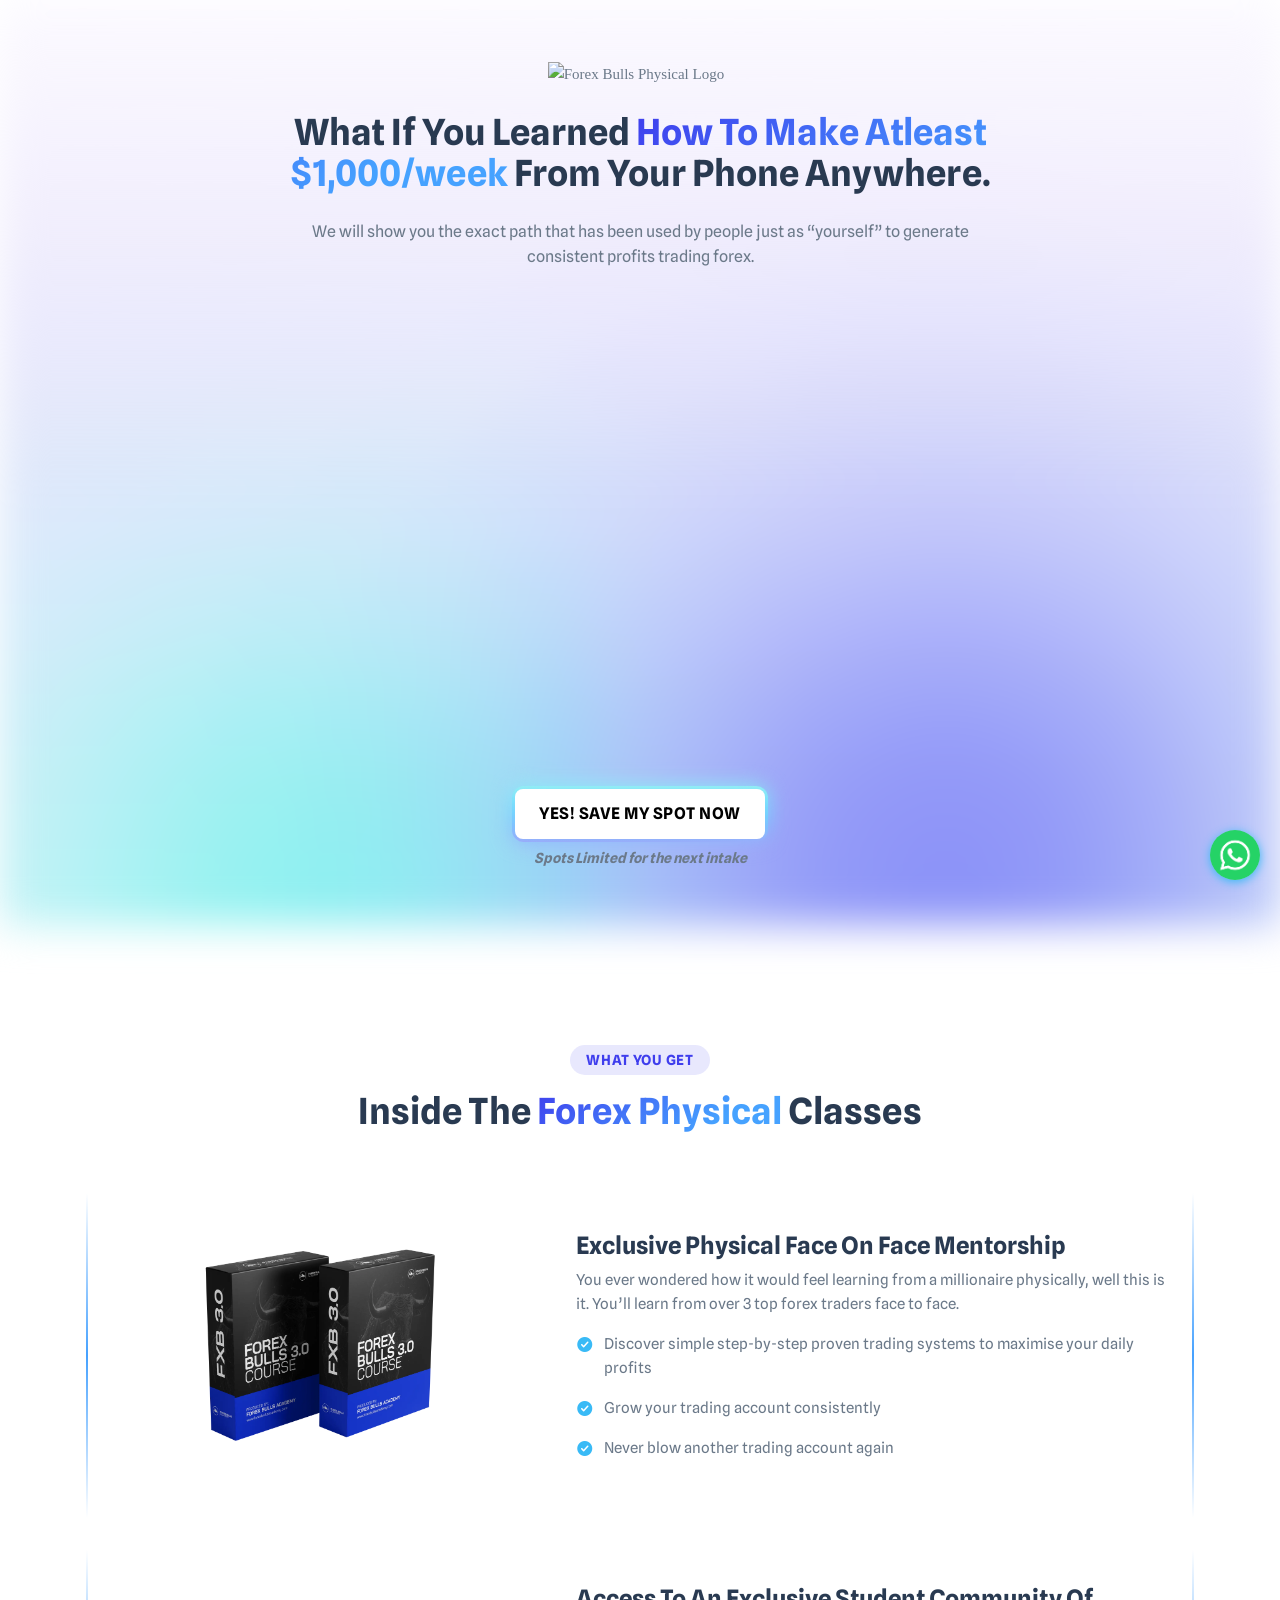
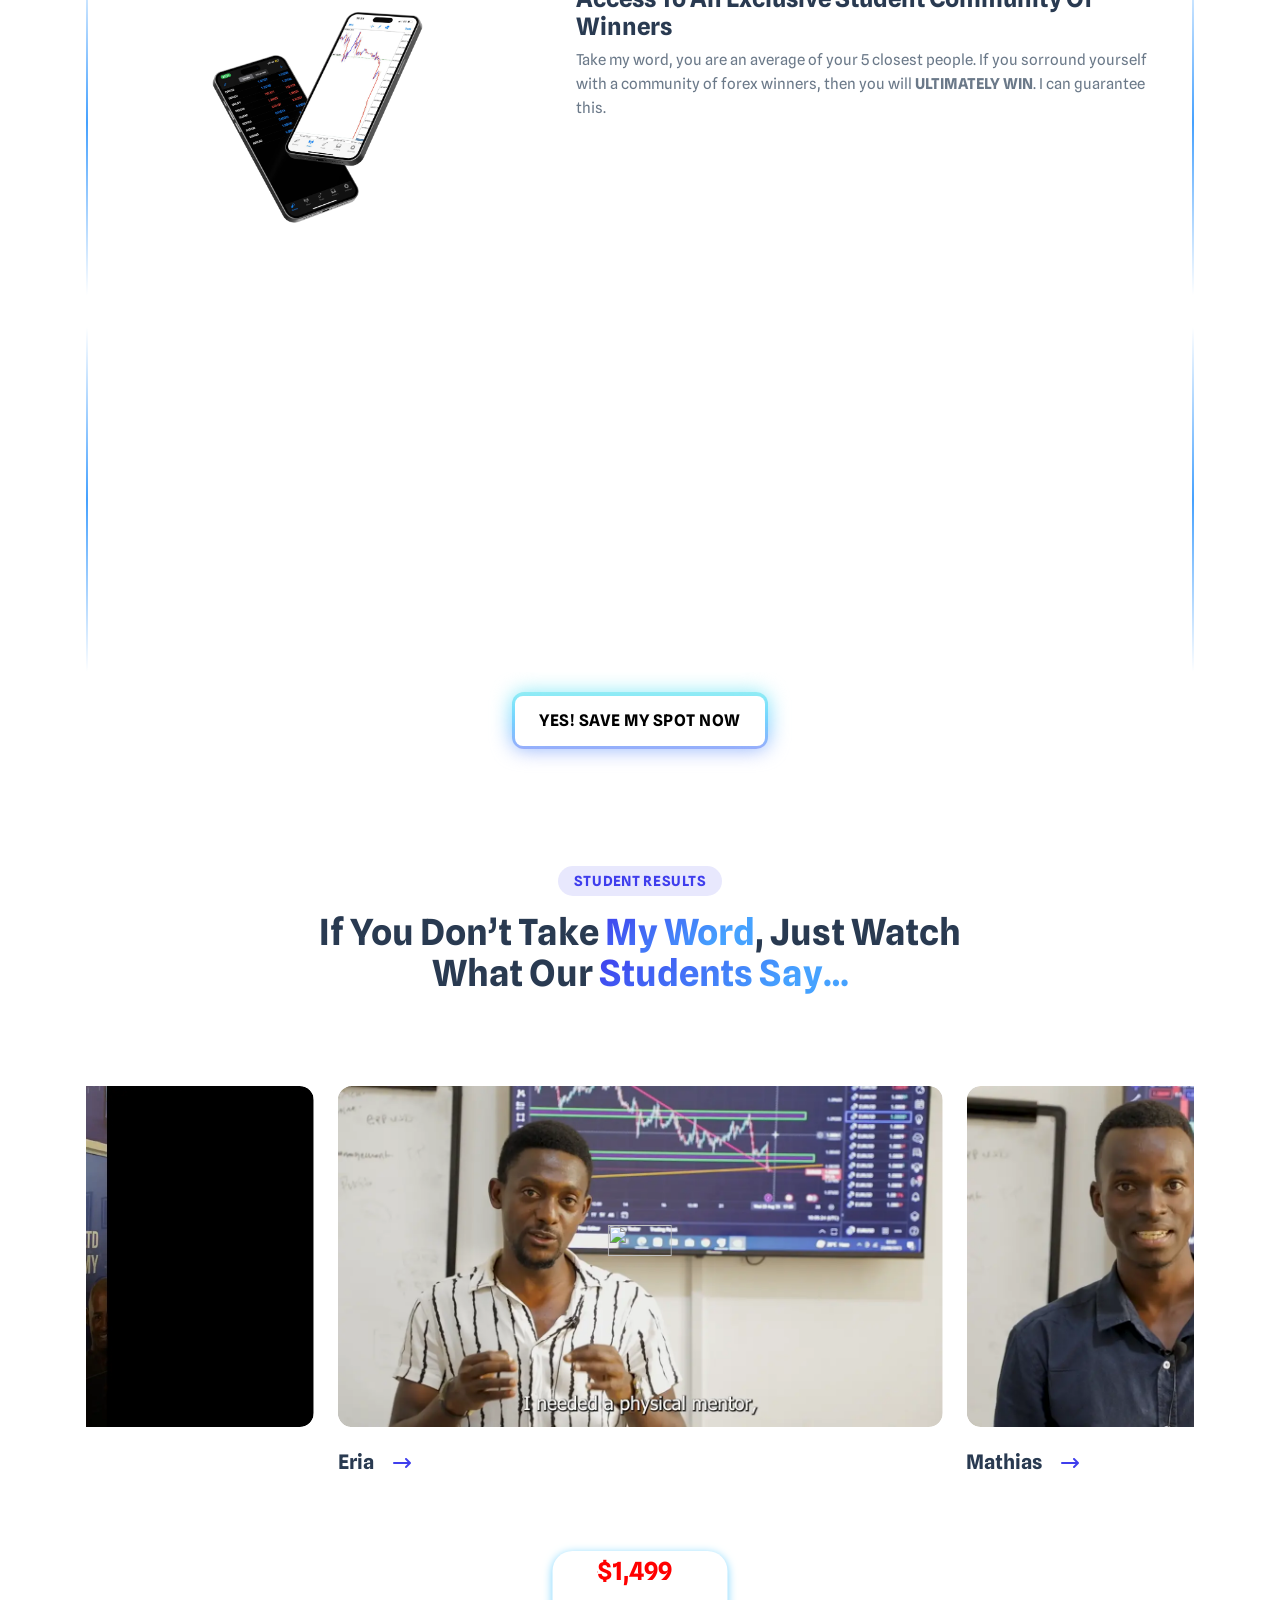
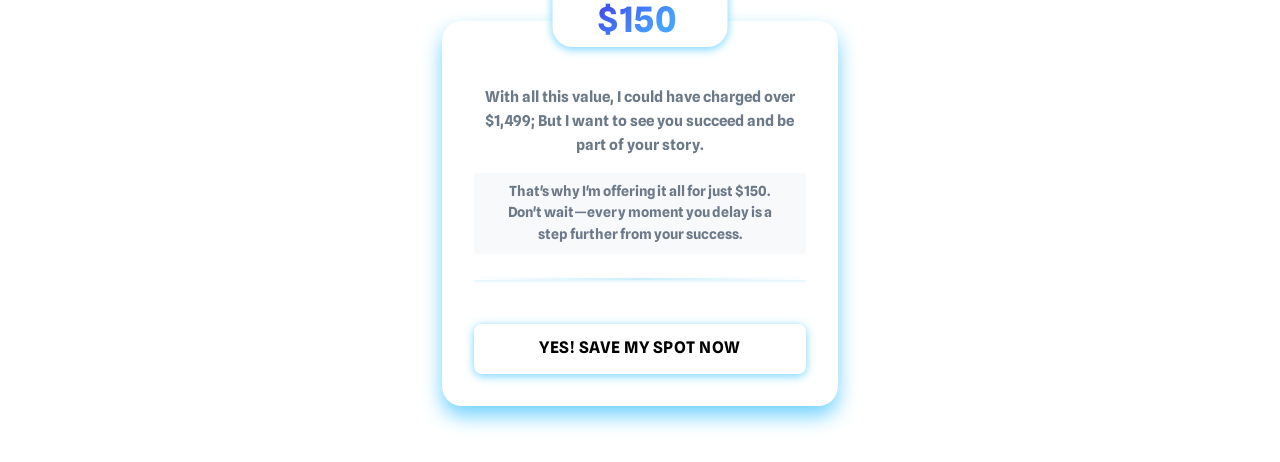
==== index.html @ 48008d71 "Update index.html" ====
<!DOCTYPE html>
<html lang="en">
<head>
    <meta charset="UTF-8">
    <meta name="author" content="araknet_ug">
    <meta name="viewport" content="width=device-width, initial-scale=1.0">
    <meta name="description" content="What If You Learned How To Make Atleast $1,000/week From Your Phone Anywhere.
    We will show you the exact path that has been used by people just as “yourself” to generate consistent profits trading forex.">
    <link rel="apple-touch-icon" sizes="180x180" href="https://forexbullsacademy.com/apple-touch-icon.png">
    <link rel="icon" type="image/png" sizes="32x32" href="https://forexbullsacademy.com/favicon-32x32.png">
    <link rel="icon" type="image/png" sizes="16x16" href="https://forexbullsacademy.com/favicon-16x16.png">
    <title>Forex Physical Classes</title>
    <link rel="preload" href="assets/fonts/SplineSans-Regular.woff2" as="font" type="font/woff2" crossorigin="anonymous">
    <link rel="stylesheet" href="assets/css/style.css">
    <link rel="stylesheet" href="assets/css/main.css">
    <link href="https://unpkg.com/aos@2.3.1/dist/aos.css" rel="stylesheet">
    <link rel="stylesheet" href="https://cdnjs.cloudflare.com/ajax/libs/animate.css/4.1.1/animate.min.css"/>
        <!-- Google tag (gtag.js) -->
<script async src="https://www.googletagmanager.com/gtag/js?id=G-94E2RYK0J8"></script>
<script>
  window.dataLayer = window.dataLayer || [];
  function gtag(){dataLayer.push(arguments);}
  gtag('js', new Date());

  gtag('config', 'G-94E2RYK0J8');
</script>
</head>


<body class="nk-body" data-menu-collapse="lg">
    <div class="nk-app-root">
        <header class="nk-header has-mask">
            <div class="nk-mask bg-gradient-a"></div>
            <div class="nk-mask bg-blend-top"></div>
            <div class="nk-hero pt-xl-5">
                <div class="container"> 
                    <div class="row justify-content-center text-center">
                        <div>
                          <img src="https://forexbullsacademy.com/assets/img/logolight.png" alt="Forex Bulls Physical Logo" class="logo-fix">
                        </div>
                        <div class="col-lg-11 col-xl-9 col-xxl-8">
                            <div class="nk-hero-content py-5 py-lg-6">
                                <h2 class="title mb-3 mb-lg-4"><b>What If You Learned <span class="text-gradient-primary">How To Make Atleast $1,000/week</span> From Your Phone Anywhere.</span></b></h2>
                                <p class="lead px-md-8 px-lg-6 mb-4 mb-lg-5">We will show you the exact path that has been used by people just as “yourself” to generate consistent profits trading forex.</p>
                                <div class="wistia_responsive_padding" style="padding:56.25% 0 0 0;position:relative;"><div class="wistia_responsive_wrapper" style="height:100%;left:0;position:absolute;top:0;width:100%;"><iframe src="https://fast.wistia.net/embed/iframe/10pck6695q?seo=true&videoFoam=true" title="Physical Classes Ad Video" allow="autoplay; fullscreen" allowtransparency="true" frameborder="0" scrolling="no" class="wistia_embed" name="wistia_embed" msallowfullscreen width="100%" height="100%"></iframe></div></div>
                                <script src="https://fast.wistia.net/assets/external/E-v1.js" async></script>
                                <br>
                                <ul class="btn-list btn-list-inline">
                                    <li><a href="https://selar.co/1h0829" class="btn btn-secondary btn-lg custom-btn cta-btn moving-border"><span>YES! SAVE MY SPOT NOW</span></a></li>
                                </ul>
                                <p class="sub-text mt-2">Spots Limited for the next intake</p>
                            </div>
                         
                        </div>
                    </div> 
                </div>
            </div>
        </header>
        <main class="nk-pages">
            <section class="section section-lg section-bottom-0 has-shape section1">
                <div class="nk-shape bg-shape-blur-f me-12 mt-10p end-50"></div>
                <div class="container">
                    <div class="section-head">
                        <div class="row justify-content-center text-center">
                            <div class="col-xl-11 col-xxl-10">
                                <div class="badge text-bg-primary-soft-outline text-uppercase text-tracking-1 rounded-pill px-3 py-2 mb-3">What You Get</div>
                                <h2 class="title">Inside The<span class="text-gradient-primary"> Forex Physical</span>  Classes</h2>
                            </div>
                        </div>
                    </div>
            
                    <div class="section-content">
                        <div class="row g-gs justify-content-center">
                        <div class="col-xxl-10">
                                <div class="card shadow-sm">
                                    <div class="card-body">
                                        <div class="swiper-init swiper">
                                            <div class="swiper-wrapper">
                                                <div class="swiper-slide">
                                                    <div class="row align-items-center gx-4 gx-lg-5 gx-xl-6">
                                                        <div class="col-md-5 col-sm-12 col-12" data-aos="fade-up" data-aos-duration="1000">
                                                            <div class="rounded-3 p-2"><img class="rounded-3 features-img" src="assets/images/B4.webp" loading="lazy" alt="Attend Physical Forex Classes"></div>
                                                        </div>
                                                        <div class="col-md-7" data-aos="fade-up" data-aos-duration="1000">
                                                            <div class="py-md-3 pt-3">
                                                                <h3 class="title">Exclusive Physical Face On Face Mentorship</h3>
                                                                <p>You ever wondered how it would feel learning from a millionaire physically, well this is it. You’ll learn from over 3 top forex traders face to face.</p>
                                                                <ul class="list gy-3">
                                                                    <li data-aos="fade-up" data-aos-duration="1000"><em class="icon text-info fs-5 ni ni-check-circle-fill"></em><span>Discover simple step-by-step proven trading systems to maximise your daily profits</span></li>
                                                                    <li data-aos="fade-up" data-aos-duration="1000"><em class="icon text-info fs-5 ni ni-check-circle-fill"></em><span>Grow your trading account consistently</span></li>
                                                                    <li data-aos="fade-up" data-aos-duration="1000"><em class="icon text-info fs-5 ni ni-check-circle-fill"></em><span>Never blow another trading account again</span></li>
                                                                </ul>
                                                        </div>
                                                    </div>
                                                </div>
                                            </div>
                                      
                                    </div>
                                  
                                </div>
                            </div>
                        </div>
                        </div>
                    <div class="col-xxl-10">
                        <div class="card shadow-sm">
                            <div class="card-body">
                                <div class="swiper-init swiper">
                                    <div class="swiper-wrapper">
                                        <div class="swiper-slide">
                                            <div class="row align-items-center gx-4 gx-lg-5 gx-xl-6">
                                                <div class="col-md-5 col-sm-12 col-12" data-aos="fade-up" data-aos-duration="1000">
                                                    <div class="rounded-3 p-2"><img class="rounded-3 features-img" src="assets/images/I1.webp" loading="lazy" alt="Forex Bulls Physical Classes"></div>
                                                </div>
                                                <div class="col-md-7" data-aos="fade-up" data-aos-duration="1000">
                                                    <div class="py-md-3 pt-3">
                                                        <h3 class="title">Access To An Exclusive Student Community Of Winners</h3>
                                                        <p>Take my word, you are an average of your 5 closest people. If you sorround yourself with a community of forex winners, then you will <b>ULTIMATELY WIN</b>. I can guarantee this.</p>
                                                <ul class="list gy-3">
                                                    <li data-aos="fade-up" data-aos-duration="1000"><em class="icon text-info fs-5 ni ni-check-circle-fill"></em><span>24/7 1-on-1 expert trading advice</span></li>
                                                    <li data-aos="fade-up" data-aos-duration="1000"><em class="icon text-info fs-5 ni ni-check-circle-fill"></em><span>Free VIP signals to make profits while you learn</span></li>
                                                    <li data-aos="fade-up" data-aos-duration="1000"><em class="icon text-info fs-5 ni ni-check-circle-fill"></em><span>Make like-minded friends on your trading journey</span></li>
                                                </ul>
                                                </div>
                                            </div>
                                        </div>
                                    </div>
                              
                            </div>
                          
                        </div>
                    </div>
                </div>
                    </div>
                    <div class="col-xxl-10">
                        <div class="card shadow-sm">
                            <div class="card-body">
                                <div class="swiper-init swiper">
                                    <div class="swiper-wrapper">
                                        <div class="swiper-slide">
                                            <div class="row align-items-center gx-4 gx-lg-5 gx-xl-6">
                                                <div class="col-md-5 col-sm-12 col-12" data-aos="fade-up" data-aos-duration="1000">
                                                    <div class="rounded-3 p-2"><img class="rounded-3 features-img" src="assets/images/M2.webp" loading="lazy" alt="Live Trading At Forex Bulls Academy"></div>
                                                </div>
                                                <div class="col-md-7" data-aos="fade-up" data-aos-duration="1000">
                                                    <div class="py-md-3 pt-3">
                                                        <h3 class="title">Live trading At Our Trading Floor</h3>
                                                        <p>Within your one month of learning; we shall start live trading so you get to make your first dollars at our trading floor.</p>
                                                <ul class="list gy-3">
                                                    <li data-aos="fade-up" data-aos-duration="1000"><em class="icon text-info fs-5 ni ni-check-circle-fill"></em><span>Get mentored every step of your trading journey</span></li>
                                                    <li data-aos="fade-up" data-aos-duration="1000"><em class="icon text-info fs-5 ni ni-check-circle-fill"></em><span>Weekly webinars to trade LIVE with forex experts</span></li>
                                                    <li data-aos="fade-up" data-aos-duration="1000"><em class="icon text-info fs-5 ni ni-check-circle-fill"></em><span>Weekly Q&A sessions to answer all your trading questions</span></li>
                                                </ul>
                                                </div>
                                            </div>
                                        </div>
                                    </div>
                              
                            </div>
                          
                        </div>
                    </div>
                </div>
            </div>
                </div>
    </div> 
    </div>
    </section> 
   <br>
    <div class="text-center">
        <ul class="btn-list btn-list-inline">
            <li><a href="https://selar.co/1h0829" class="btn btn-secondary btn-lg custom-btn cta-btn moving-border"><span>YES! SAVE MY SPOT NOW</span></a></li>
        </ul>
    </div>

    <section class="section section-bottom-0 section-lg has-shape">
        <div class="nk-shape bg-shape-border-g start-50 mt-9 top-0 translate-middle-x"></div>
        <div class="container">
            <div class="section-head">
                <div class="row justify-content-center text-center">
                    <div class="col-lg-9 col-xl-8 col-xxl-7">
                        <div class="badge text-bg-primary-soft-outline text-uppercase text-tracking-1 rounded-pill px-3 py-2 mb-3">Student Results</div>
                        <h2 class="title mb-5">If You Don’t Take  <span class="text-gradient-primary">My Word</span>, Just Watch What Our  <span class="text-gradient-primary">Students Say…</span></h2>
                    </div>
                </div>
            </div>
            <div class="section-content">
                <div class="swiper-init overflow-hidden" data-slidesperview="2" data-space-between="24" data-centeredslides="true" data-loop="true" data-autoplay="true" data-breakpoints='{"0":{"slidesPerView":1.4}, "778": {"slidesPerView": 1.8}}'>
                    <div class="swiper-wrapper">
                        <div class="swiper-slide">
                            <div class="block-gfx rounded-4 overflow-hidden"><img class="rounded-4" src="assets/images/testimonials/eria.webp" loading="lazy" alt="Eria Testimonial Forex Bulls Academy"><a data-gallery="videos" href="https://youtu.be/maZD6nNdr2g" class="glightbox position-absolute w-4rem h-4rem start-50 top-50 translate-middle"><img class="h-100-button w-100" src="https://copygen.themenio.com/images/icon/play.svg" alt=""></a></div>
                            <a
                                data-gallery="videos" href="https://youtu.be/maZD6nNdr2g" class="glightbox d-flex align-items-center mt-4">
                                <h4 class="me-3 mb-0 line-clamp-1">Eria</h4> <em class="fs-3 text-tertiary ni ni-arrow-long-right"></em></a>
                        </div>
                        <div class="swiper-slide">
                            <div class="block-gfx rounded-4 overflow-hidden"><img class="rounded-4" src="assets/images/testimonials/mathias.webp" loading="lazy" alt="Mathias Testimonial Forex Bulls Academy"><a data-gallery="videos" href="https://youtu.be/I-WBSCMkSuQ" class="glightbox position-absolute w-4rem h-4rem start-50 top-50 translate-middle"><img class="h-100-button w-100" src="https://copygen.themenio.com/images/icon/play.svg" alt=""></a></div>
                            <a
                                data-gallery="videos" href="https://youtu.be/I-WBSCMkSuQ" class="glightbox d-flex align-items-center mt-4">
                                <h4 class="me-3 mb-0 line-clamp-1">Mathias</h4> <em class="fs-3 text-tertiary ni ni-arrow-long-right"></em></a>
                        </div>
                        <div class="swiper-slide">
                            <div class="block-gfx rounded-4 overflow-hidden"><img class="rounded-4" src="assets/images/testimonials/karim.webp" loading="lazy" alt="Karim Testimonial Forex Bulls Academy"><a data-gallery="videos" href="https://youtu.be/6FaaiOBHwFk" class="glightbox position-absolute w-4rem h-4rem start-50 top-50 translate-middle"><img class="h-100-button w-100" src="https://copygen.themenio.com/images/icon/play.svg" alt=""></a></div>
                            <a class="glightbox d-flex align-items-center mt-4">
                                <h4 class="me-3 mb-0 line-clamp-1">Karim</h4> <em class="fs-3 text-tertiary ni ni-arrow-long-right"></em></a>
                        </div>
                        <div class="swiper-slide">
                            <div class="block-gfx rounded-4 overflow-hidden"><img class="rounded-4" src="assets/images/testimonials/elias.webp" loading="lazy" alt="Elias Testimonial Forex Bulls Academy"><a data-gallery="videos" href="https://www.youtube.com/embed/vs98_fy657Q" class="glightbox position-absolute w-4rem h-4rem start-50 top-50 translate-middle"><img class="h-100-button w-100" src="https://copygen.themenio.com/images/icon/play.svg" alt=""></a></div>
                            <a
                                data-gallery="videos" href="https://www.youtube.com/embed/vs98_fy657Q" class="glightbox d-flex align-items-center mt-4">
                                <h4 class="me-3 mb-0 line-clamp-1">Elias Mayavi</h4> <em class="fs-3 text-tertiary ni ni-arrow-long-right"></em></a>
                        </div>
                        <div class="swiper-slide">
                            <div class="block-gfx rounded-4 overflow-hidden"><img class="rounded-4" src="assets/images/testimonials/franko.webp" loading="lazy" alt="Franko Testimonial Forex Bulls Academy"><a data-gallery="videos" href="https://www.youtube.com/embed/fxEtfCpEYi0" class="glightbox position-absolute w-4rem h-4rem start-50 top-50 translate-middle"><img class="h-100-button w-100" src="https://copygen.themenio.com/images/icon/play.svg" alt=""></a></div>
                            <a
                                data-gallery="videos" href="https://www.youtube.com/embed/fxEtfCpEYi0" class="glightbox d-flex align-items-center mt-4">
                                <h4 class="me-3 mb-0 line-clamp-1">Franko Muwanguzi</h4> <em class="fs-3 text-tertiary ni ni-arrow-long-right"></em></a>
                        </div>
                        <div class="swiper-slide">
                            <div class="block-gfx rounded-4 overflow-hidden"><img class="rounded-4" src="assets/images/testimonials/josephine.webp" alt="Josephine Ndyanabo Testimonial Forex Bulls Academy"><a data-gallery="videos" href="https://youtu.be/gKIRYywhA_A" class="glightbox position-absolute w-4rem h-4rem start-50 top-50 translate-middle"><img class="h-100-button w-100" src="https://copygen.themenio.com/images/icon/play.svg" alt=""></a></div>
                            <a
                                data-gallery="videos" href="https://youtu.be/gKIRYywhA_A" class="glightbox d-flex align-items-center mt-4">
                                <h4 class="me-3 mb-0 line-clamp-1">Josephine Ndyanabo</h4> <em class="fs-3 text-tertiary ni ni-arrow-long-right"></em></a>
                        </div>
                        <div class="swiper-slide">
                            <div class="block-gfx rounded-4 overflow-hidden"><img class="rounded-4" src="assets/images/testimonials/reagan-two.webp" loading="lazy" alt="Reagan Testimonial Forex Bulls Academy"><a data-gallery="videos" href="https://youtu.be/WGWGsGUVkFc" class="glightbox position-absolute w-4rem h-4rem start-50 top-50 translate-middle"><img class="h-100-button w-100" src="https://copygen.themenio.com/images/icon/play.svg" alt=""></a></div>
                            <a
                                data-gallery="videos" href="https://youtu.be/WGWGsGUVkFc" class="glightbox d-flex align-items-center mt-4">
                                <h4 class="me-3 mb-0 line-clamp-1">Reagan Marije</h4> <em class="fs-3 text-tertiary ni ni-arrow-long-right"></em></a>
                        </div>
                    </div>
                </div>
            </div>
        </div>
    </section>

    <section class="section section-bottom-0 ">
        <div class="container">
            <div class="section-wrap">
                <div class="section-content p-4 p-sm-6">
                    <div class="row justify-content-center">
                        <div class="col-xxl-5 col-xl-5">
                            <div class="h-100">
                                <div class="pricing-body h-100 p-5 pt-3 p-md-0 pt-md-0 p-xl-5 pt-xl-3 d-md-flex d-xl-block pricing">
                                    <div class="text-center p-md-5 p-xl-0  w-xl-100">
                                        <div class="price-tag">
                                            <span class="original-price">$1,499</span>
                                            <span class="discounted-price"><span class="text-gradient-primary">$150</span></span>   
                                        </div> <br> <br>
                                        <p class="fw-bold">With all this value, I could have charged over $1,499; But I want to see you succeed and be part of your story.</p>
                                        <div class="bg-light px-4 py-2 mb-4 smaller rounded-1">That's why I'm offering it all for just $150. Don't wait—every moment you delay is a step further from your success.</div>
                                        <div class="px-4 pricing-toggle-content">
                                            <div class="pricing-toggle-option monthly"><a href="https://selar.co/1h0829" class="btn btn-block cta-btn-2 cta-btn-text no-desktop">YES! SAVE MY SPOT NOW</a></div>
                                        </div>
                                    </div> <hr class="styled-hr">
                       
                                    <br>
                                    <div class="pricing-toggle-option monthly"><a href="https://selar.co/1h0829" class="btn btn-block cta-btn-2 cta-btn-text no-mobile">YES! SAVE MY SPOT NOW</a></div>
                                </div>
                            </div>
                        </div>
                       
                    </div>
                </div>
            </div>
           
        </div>
     
    </section> 
    <a href="https://wa.me/256200907439" class="whatsapp-button" target="_blank">
        <img src="assets/images/download.png" alt="WhatsApp">
    </a>
        </main>
    </div>
    <script src="https://unpkg.com/aos@2.3.1/dist/aos.js"></script>
    <script>
        AOS.init();
      </script>
    
    
    <script src="assets/js/bundle.js"></script>
    <script src="assets/js/scripts.js"></script>
</body>

</html>
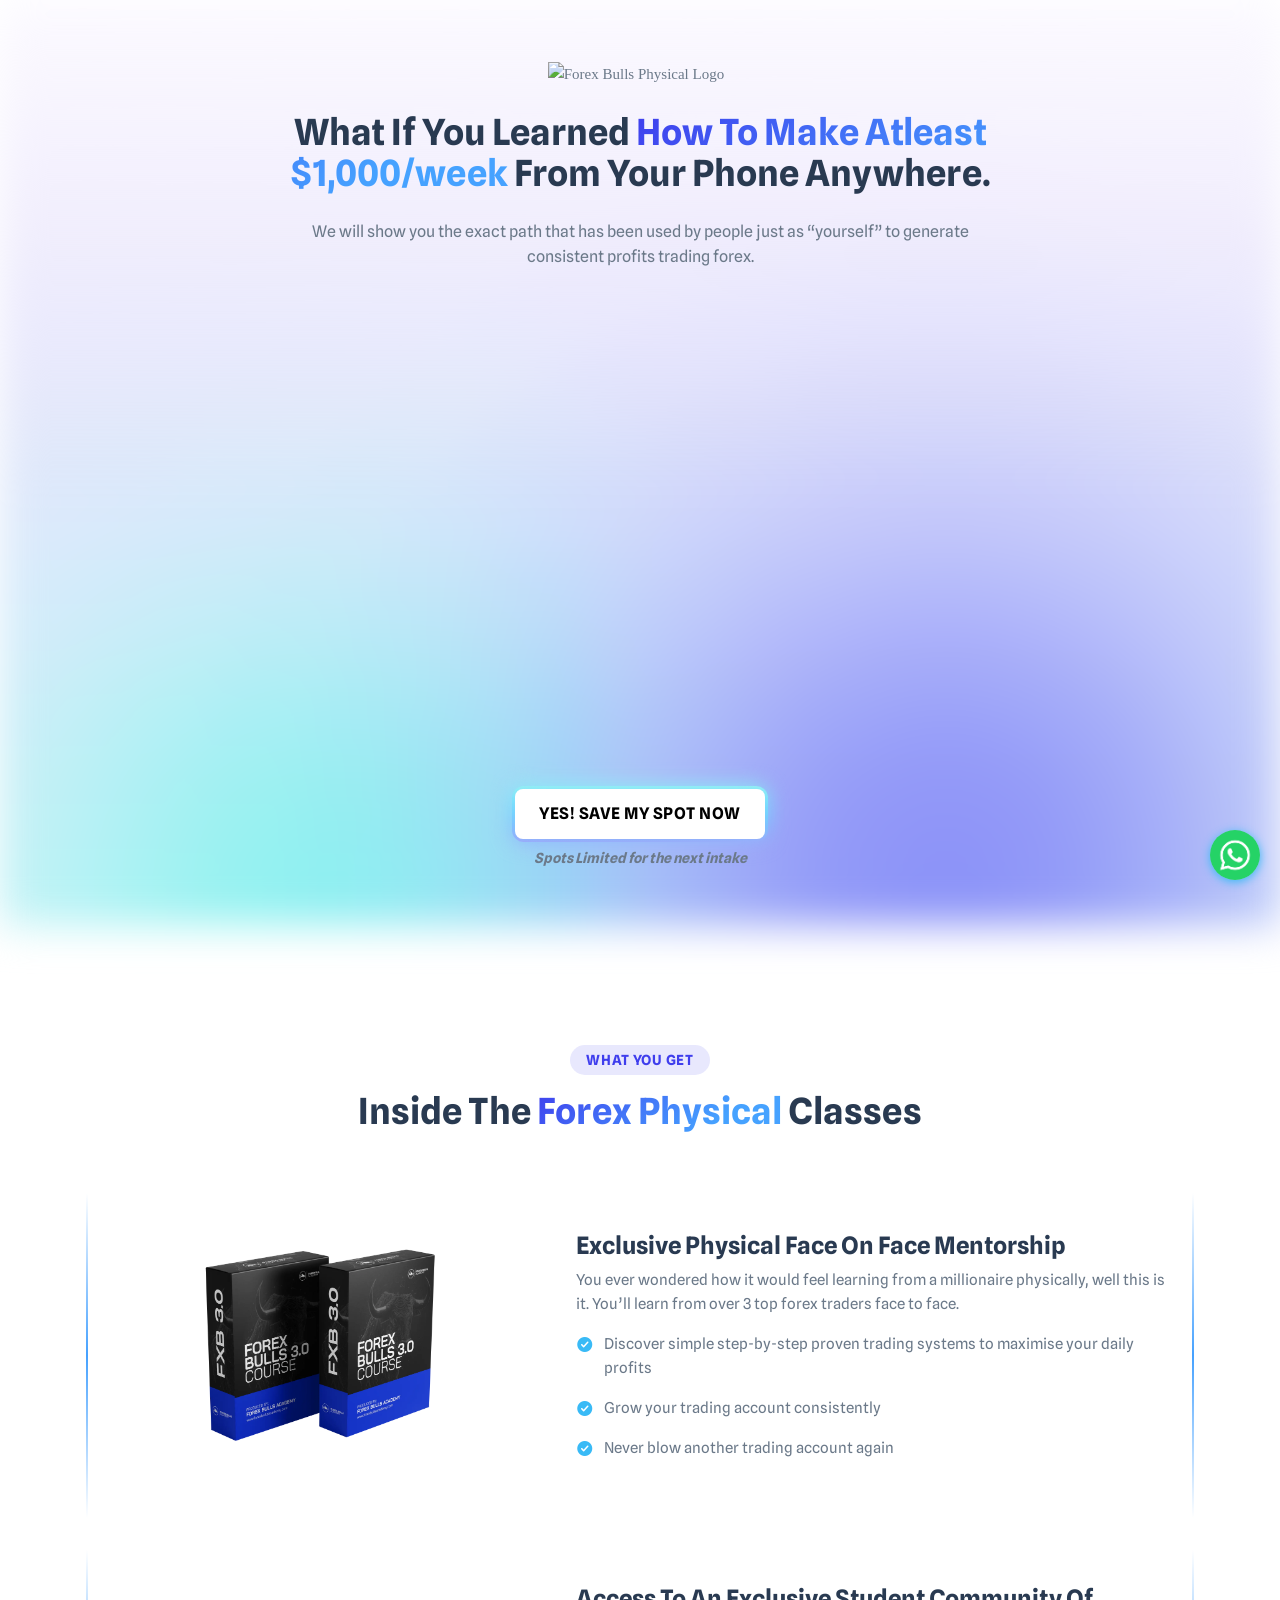
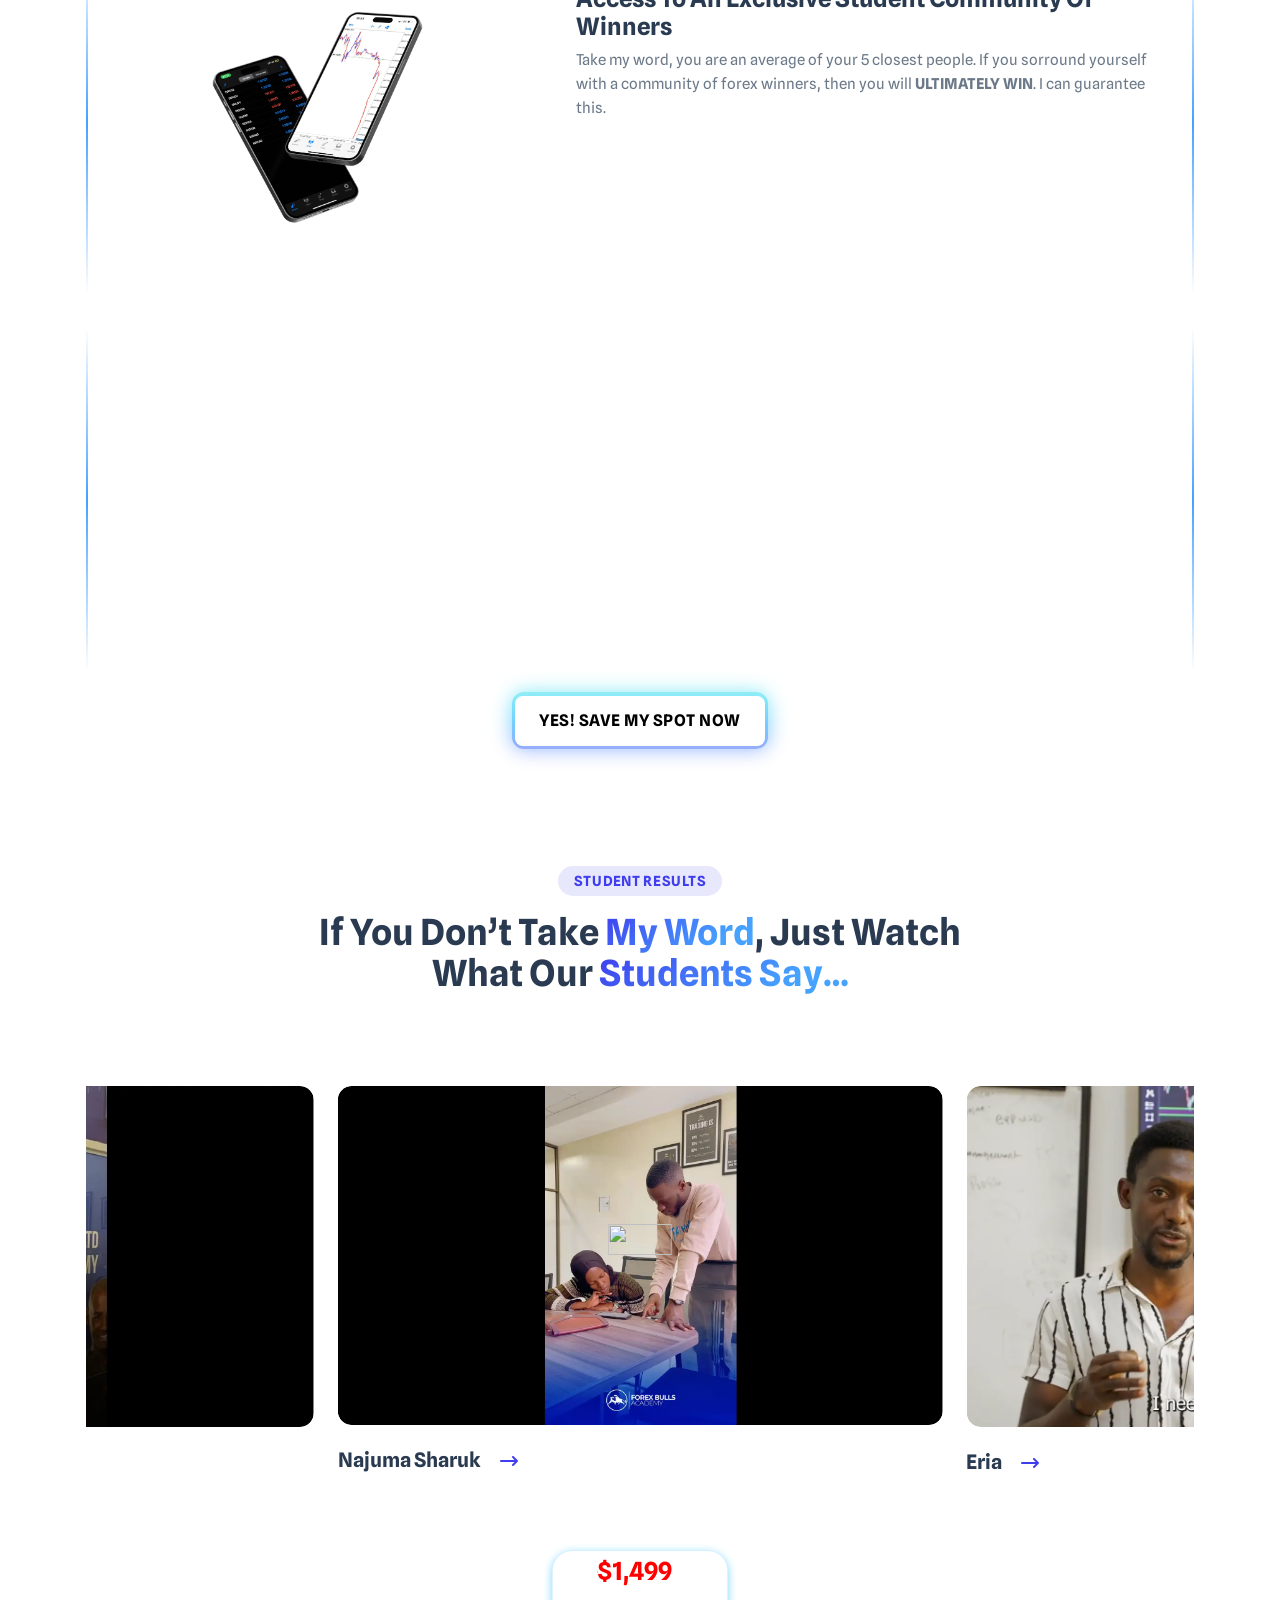
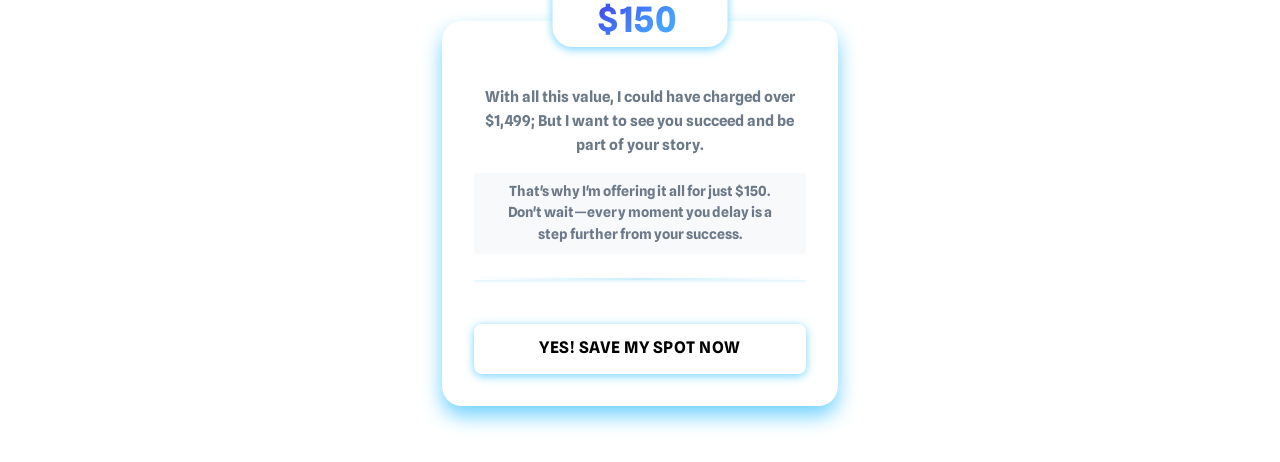
==== commit 4c0bfa75: "Add files via upload" ====
--- a/index.html
+++ b/index.html
@@ -187,6 +187,12 @@
                 <div class="swiper-init overflow-hidden" data-slidesperview="2" data-space-between="24" data-centeredslides="true" data-loop="true" data-autoplay="true" data-breakpoints='{"0":{"slidesPerView":1.4}, "778": {"slidesPerView": 1.8}}'>
                     <div class="swiper-wrapper">
                         <div class="swiper-slide">
+                            <div class="block-gfx rounded-4 overflow-hidden"><img class="rounded-4" src="assets/images/testimonials/sharuk.webp" loading="lazy" alt="Sharuk Testimonial Forex Bulls Academy"><a data-gallery="videos" href="https://youtu.be/A66wWaYE8mM" class="glightbox position-absolute w-4rem h-4rem start-50 top-50 translate-middle"><img class="h-100-button w-100" src="https://copygen.themenio.com/images/icon/play.svg" alt=""></a></div>
+                            <a
+                                data-gallery="videos" href="https://youtu.be/A66wWaYE8mM" class="glightbox d-flex align-items-center mt-4">
+                                <h4 class="me-3 mb-0 line-clamp-1">Najuma Sharuk</h4> <em class="fs-3 text-tertiary ni ni-arrow-long-right"></em></a>
+                        </div>
+                        <div class="swiper-slide">
                             <div class="block-gfx rounded-4 overflow-hidden"><img class="rounded-4" src="assets/images/testimonials/eria.webp" loading="lazy" alt="Eria Testimonial Forex Bulls Academy"><a data-gallery="videos" href="https://youtu.be/maZD6nNdr2g" class="glightbox position-absolute w-4rem h-4rem start-50 top-50 translate-middle"><img class="h-100-button w-100" src="https://copygen.themenio.com/images/icon/play.svg" alt=""></a></div>
                             <a
                                 data-gallery="videos" href="https://youtu.be/maZD6nNdr2g" class="glightbox d-flex align-items-center mt-4">
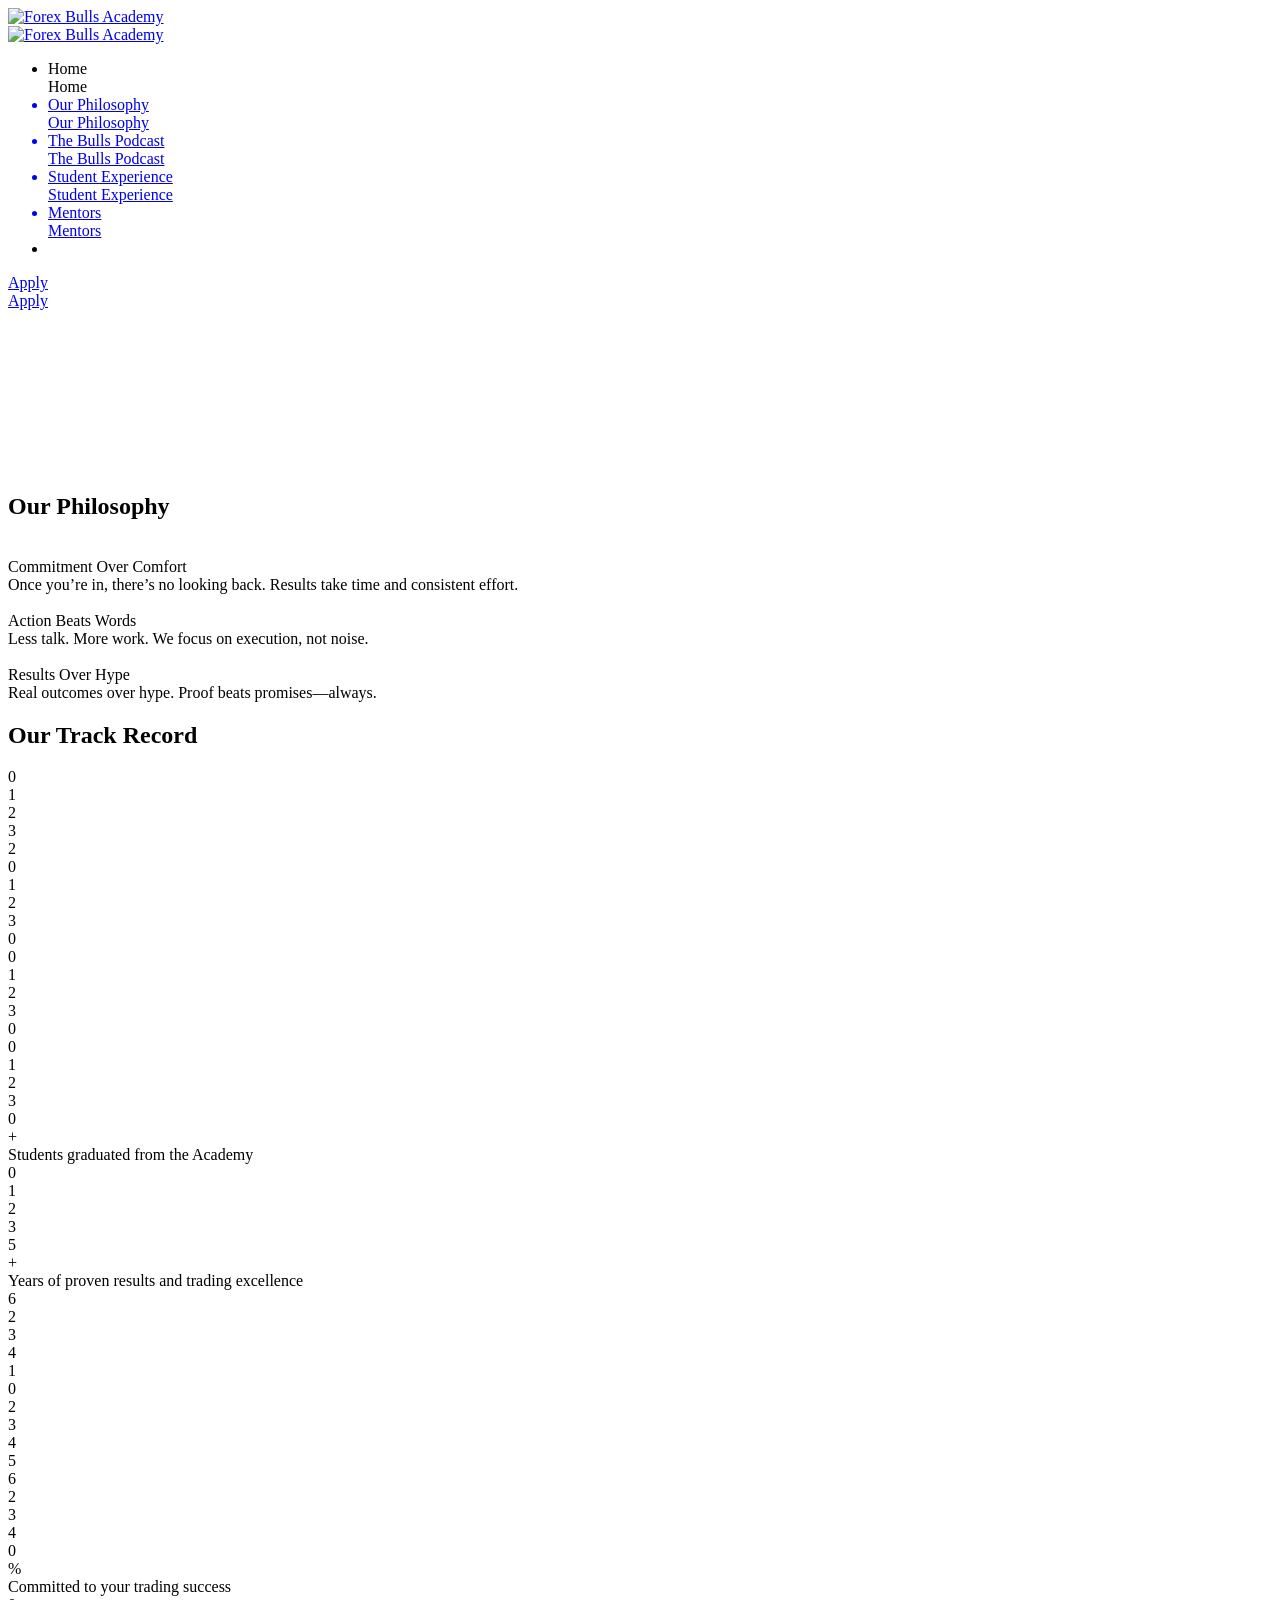
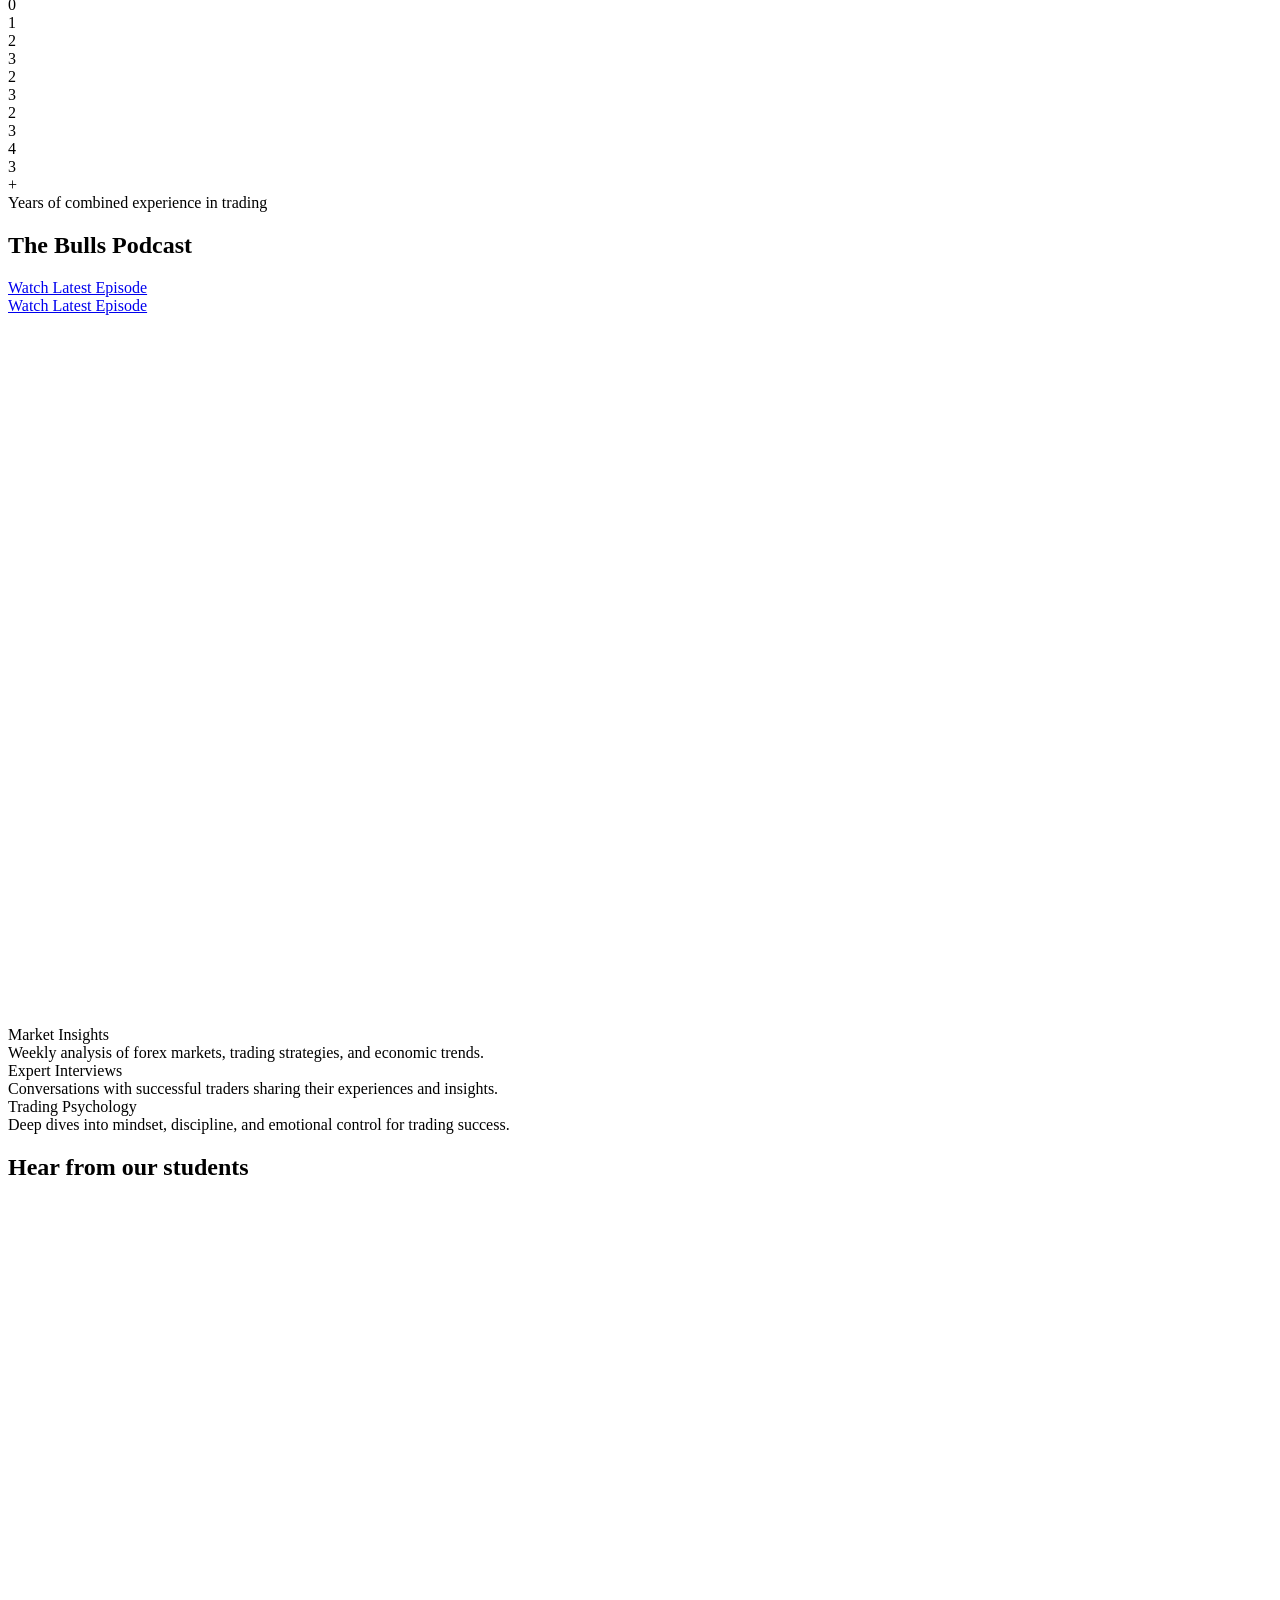
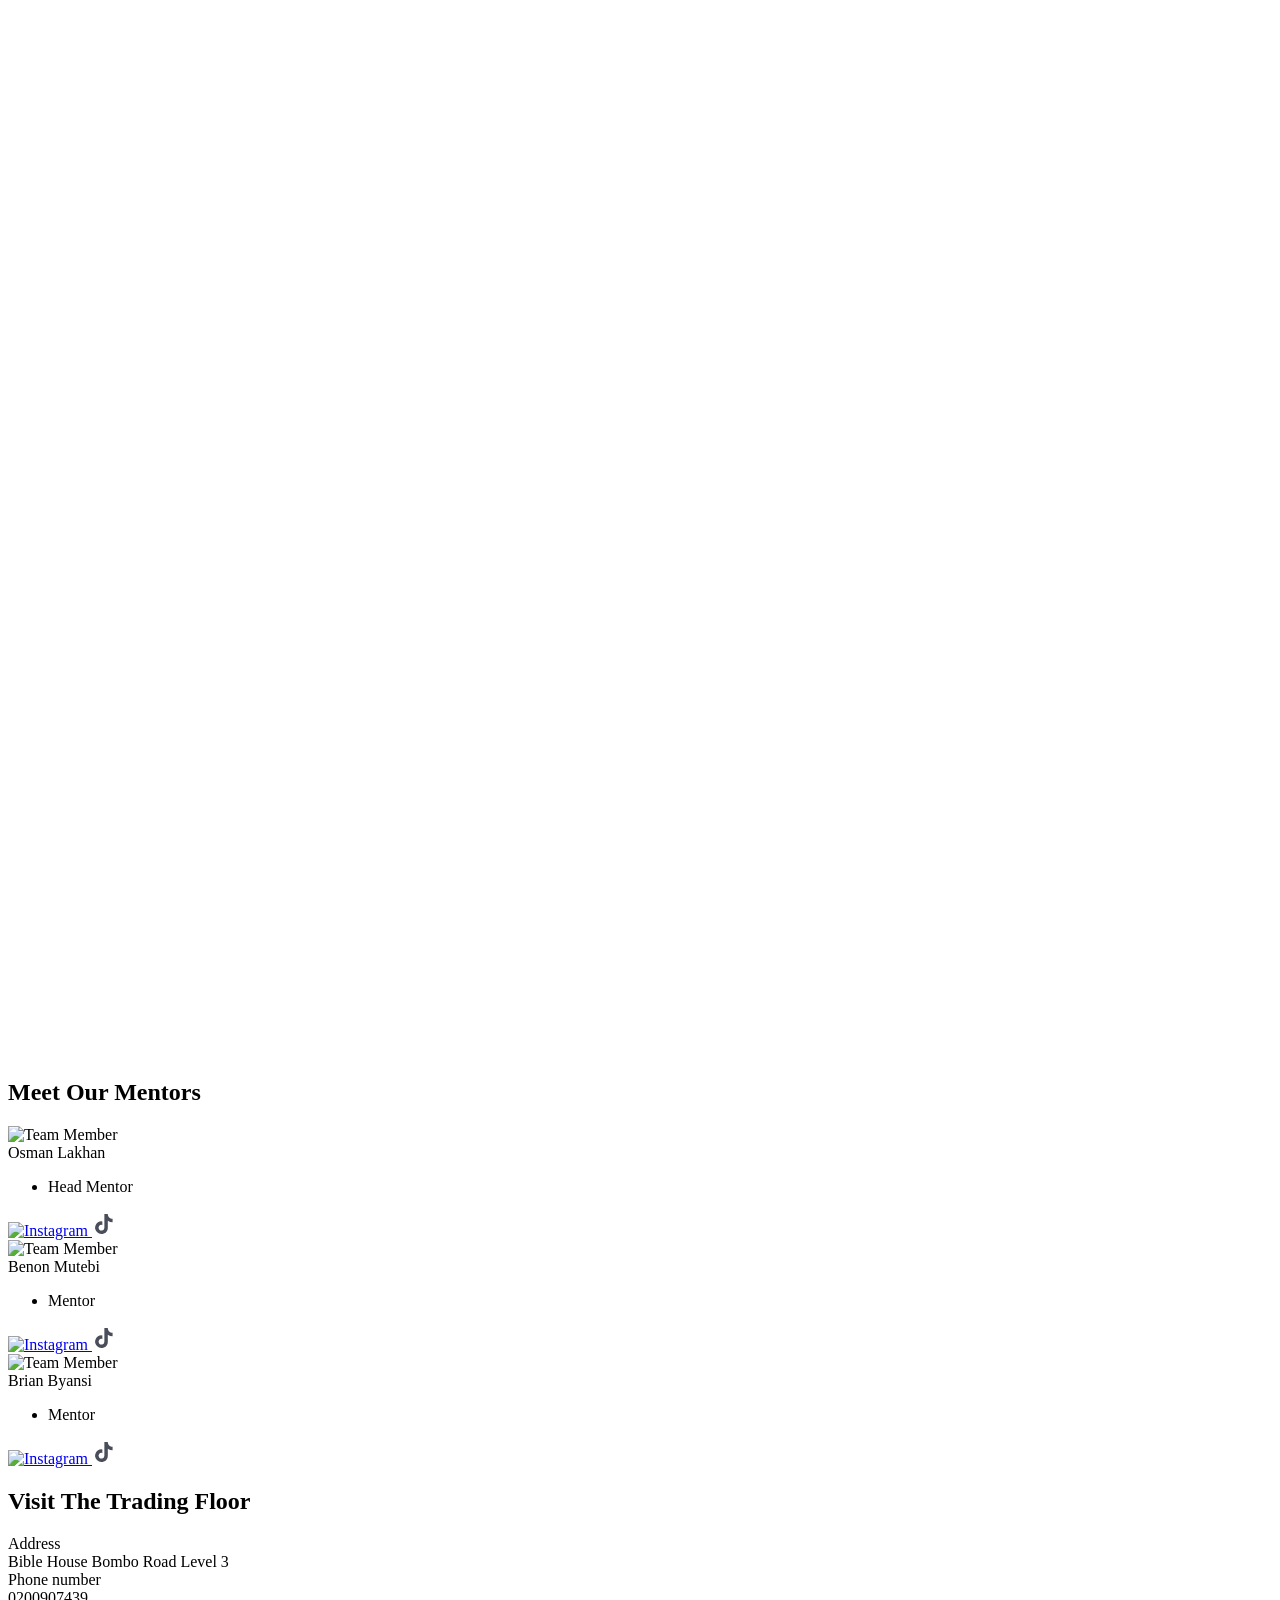
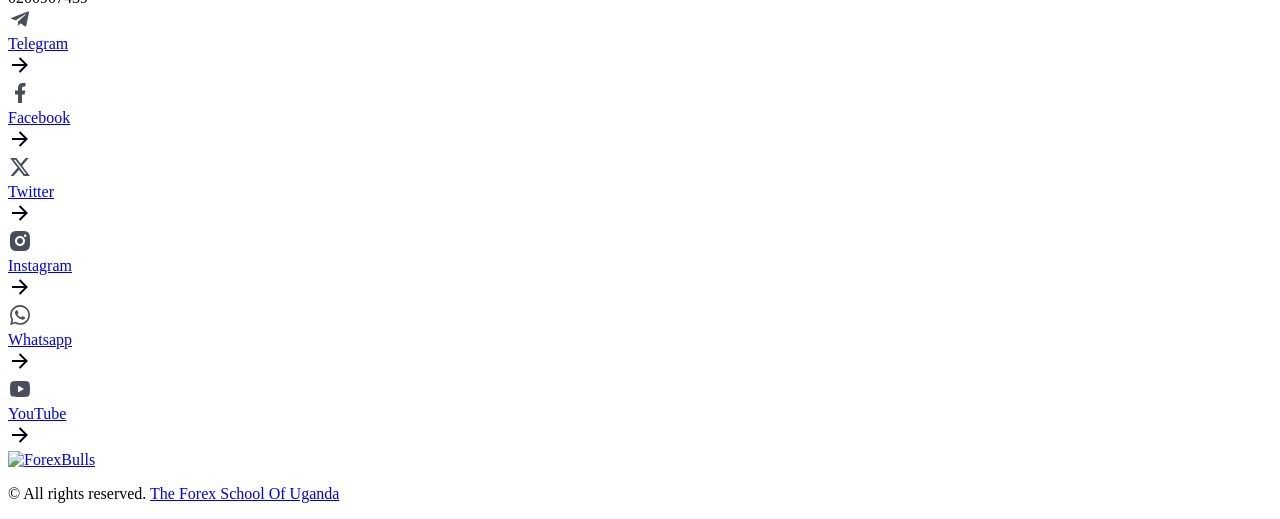
==== commit 10b2f502: "Testing tiktok workaround" ====
--- a/index.html
+++ b/index.html
@@ -1,290 +1,750 @@
 <!DOCTYPE html>
-<html lang="en">
-<head>
-    <meta charset="UTF-8">
-    <meta name="author" content="araknet_ug">
-    <meta name="viewport" content="width=device-width, initial-scale=1.0">
-    <meta name="description" content="What If You Learned How To Make Atleast $1,000/week From Your Phone Anywhere.
-    We will show you the exact path that has been used by people just as “yourself” to generate consistent profits trading forex.">
-    <link rel="apple-touch-icon" sizes="180x180" href="https://forexbullsacademy.com/apple-touch-icon.png">
-    <link rel="icon" type="image/png" sizes="32x32" href="https://forexbullsacademy.com/favicon-32x32.png">
-    <link rel="icon" type="image/png" sizes="16x16" href="https://forexbullsacademy.com/favicon-16x16.png">
-    <title>Forex Physical Classes</title>
-    <link rel="preload" href="assets/fonts/SplineSans-Regular.woff2" as="font" type="font/woff2" crossorigin="anonymous">
-    <link rel="stylesheet" href="assets/css/style.css">
-    <link rel="stylesheet" href="assets/css/main.css">
-    <link href="https://unpkg.com/aos@2.3.1/dist/aos.css" rel="stylesheet">
-    <link rel="stylesheet" href="https://cdnjs.cloudflare.com/ajax/libs/animate.css/4.1.1/animate.min.css"/>
-        <!-- Google tag (gtag.js) -->
-<script async src="https://www.googletagmanager.com/gtag/js?id=G-94E2RYK0J8"></script>
-<script>
-  window.dataLayer = window.dataLayer || [];
-  function gtag(){dataLayer.push(arguments);}
-  gtag('js', new Date());
-
-  gtag('config', 'G-94E2RYK0J8');
-</script>
-</head>
-
-
-<body class="nk-body" data-menu-collapse="lg">
-    <div class="nk-app-root">
-        <header class="nk-header has-mask">
-            <div class="nk-mask bg-gradient-a"></div>
-            <div class="nk-mask bg-blend-top"></div>
-            <div class="nk-hero pt-xl-5">
-                <div class="container"> 
-                    <div class="row justify-content-center text-center">
-                        <div>
-                          <img src="https://forexbullsacademy.com/assets/img/logolight.png" alt="Forex Bulls Physical Logo" class="logo-fix">
+<html data-wf-domain="forexbullslive.com" data-wf-page="68e6fe2d0c6914b57f1ab55b" data-wf-site="68d00020514c84ecf2846fef" lang="en">
+  <head>
+    <meta charset="utf-8" />
+    <title>Forex Bulls Academy</title>
+    <meta content="Forex Bulls Academy" name="description" />
+    <meta content="Forex Bulls Academy" property="og:title" />
+    <meta content="Forex Bulls Academy" property="og:description" />
+    <meta content="https://x.forexbullslive.com/media/Benon-Graduation.webp" property="og:image" />
+    <meta content="Forex Bulls Academy" property="twitter:title" />
+    <meta content="Forex Bulls Academy" property="twitter:description" />
+    <meta property="og:type" content="website" />
+    <meta content="summary_large_image" name="twitter:card" />
+    <meta content="width=device-width, initial-scale=1" name="viewport" />
+    <link href="css/main.css" rel="stylesheet" type="text/css" />
+    <link rel="stylesheet" href="css/style.css" rel="stylesheet">
+    <link href="https://fonts.googleapis.com" rel="preconnect" />
+    <link href="https://fonts.gstatic.com" rel="preconnect" crossorigin="anonymous" />
+    <script src="https://ajax.googleapis.com/ajax/libs/webfont/1.6.26/webfont.js" type="text/javascript"></script>
+    <script type="text/javascript">
+      WebFont.load({
+        google: {
+          families: ["Geist:regular,500,600,700,800"]
+        }
+      });
+    </script>
+    <script type="text/javascript">
+      ! function(o, c) {
+        var n = c.documentElement,
+          t = " w-mod-";
+        n.className += t + "js", ("ontouchstart" in o || o.DocumentTouch && c instanceof DocumentTouch) && (n.className += t + "touch")
+      }(window, document);
+    </script>
+    <link href="favicon.png" rel="shortcut icon" type="image/x-icon" />
+    <link href="favicon.png" rel="apple-touch-icon" />
+  </head>
+  <body>
+    <div class="page-wrapper">
+      <section class="section-01 gradient-01-my home-02">
+        <div data-wf--navbar--variant="white" class="header-navbar">
+          <div data-animation="default" data-collapse="medium" data-duration="0" data-easing="ease" data-easing2="ease" role="banner" class="navbar w-nav">
+            <div class="navbar-container">
+              <div class="navbar-wrapper">
+                <div class="nav-left">
+                  <a href="#" class="navbar-brand w-nav-brand">
+                    <div class="white w-variant-8ad3f3a2-c86a-dd0e-3881-8fdd38eb2de1">
+                      <img loading="lazy" src="images/header-logo.png" alt="Forex Bulls Academy" class="nav-logo" />
+                    </div>
+                    <div class="dark w-variant-8ad3f3a2-c86a-dd0e-3881-8fdd38eb2de1">
+                      <img loading="lazy" src="images/header-logo.png" alt="Forex Bulls Academy" />
+                    </div>
+                  </a>
+                </div>
+                <nav role="navigation" class="nav-menu-wrapper w-nav-menu">
+                  <ul role="list" class="nav-menu-two w-list-unstyled">
+                    <li class="nav-list-item">
+                      <div data-delay="0" data-hover="true">
+                        <div class="nav-dropdown-toggle w-variant-8ad3f3a2-c86a-dd0e-3881-8fdd38eb2de1 w-dropdown-toggle">
+                          <div class="btn-text-wrap">
+                            <div class="btn-text _01">
+                              <div class="body-regular-01">Home</div>
+                            </div>
+                            <div class="btn-text _02">
+                              <div class="body-regular-01">Home</div>
+                            </div>
+                          </div>
                         </div>
-                        <div class="col-lg-11 col-xl-9 col-xxl-8">
-                            <div class="nk-hero-content py-5 py-lg-6">
-                                <h2 class="title mb-3 mb-lg-4"><b>What If You Learned <span class="text-gradient-primary">How To Make Atleast $1,000/week</span> From Your Phone Anywhere.</span></b></h2>
-                                <p class="lead px-md-8 px-lg-6 mb-4 mb-lg-5">We will show you the exact path that has been used by people just as “yourself” to generate consistent profits trading forex.</p>
-                                <div class="wistia_responsive_padding" style="padding:56.25% 0 0 0;position:relative;"><div class="wistia_responsive_wrapper" style="height:100%;left:0;position:absolute;top:0;width:100%;"><iframe src="https://fast.wistia.net/embed/iframe/10pck6695q?seo=true&videoFoam=true" title="Physical Classes Ad Video" allow="autoplay; fullscreen" allowtransparency="true" frameborder="0" scrolling="no" class="wistia_embed" name="wistia_embed" msallowfullscreen width="100%" height="100%"></iframe></div></div>
-                                <script src="https://fast.wistia.net/assets/external/E-v1.js" async></script>
-                                <br>
-                                <ul class="btn-list btn-list-inline">
-                                    <li><a href="https://selar.co/1h0829" class="btn btn-secondary btn-lg custom-btn cta-btn moving-border"><span>YES! SAVE MY SPOT NOW</span></a></li>
-                                </ul>
-                                <p class="sub-text mt-2">Spots Limited for the next intake</p>
+                      </div>
+                    </li>
+                    <a href="#about">
+                      <li class="nav-list-item">
+                        <div data-delay="0" data-hover="true">
+                          <div class="nav-dropdown-toggle w-variant-8ad3f3a2-c86a-dd0e-3881-8fdd38eb2de1 w-dropdown-toggle">
+                            <div class="btn-text-wrap">
+                              <div class="btn-text _01">
+                                <div class="body-regular-01">Our Philosophy</div>
+                              </div>
+                              <div class="btn-text _02">
+                                <div class="body-regular-01">Our Philosophy</div>
+                              </div>
                             </div>
-                         
+                          </div>
                         </div>
-                    </div> 
-                </div>
-            </div>
-        </header>
-        <main class="nk-pages">
-            <section class="section section-lg section-bottom-0 has-shape section1">
-                <div class="nk-shape bg-shape-blur-f me-12 mt-10p end-50"></div>
-                <div class="container">
-                    <div class="section-head">
-                        <div class="row justify-content-center text-center">
-                            <div class="col-xl-11 col-xxl-10">
-                                <div class="badge text-bg-primary-soft-outline text-uppercase text-tracking-1 rounded-pill px-3 py-2 mb-3">What You Get</div>
-                                <h2 class="title">Inside The<span class="text-gradient-primary"> Forex Physical</span>  Classes</h2>
+                      </li>
+                    </a>
+                    <a href="#bulls-podcast">
+                      <li class="nav-list-item">
+                        <div data-delay="0" data-hover="true">
+                          <div class="nav-dropdown-toggle w-variant-8ad3f3a2-c86a-dd0e-3881-8fdd38eb2de1 w-dropdown-toggle">
+                            <div class="btn-text-wrap">
+                              <div class="btn-text _01">
+                                <div class="body-regular-01">The Bulls Podcast</div>
+                              </div>
+                              <div class="btn-text _02">
+                                <div class="body-regular-01">The Bulls Podcast</div>
+                              </div>
                             </div>
+                          </div>
                         </div>
-                    </div>
-            
-                    <div class="section-content">
-                        <div class="row g-gs justify-content-center">
-                        <div class="col-xxl-10">
-                                <div class="card shadow-sm">
-                                    <div class="card-body">
-                                        <div class="swiper-init swiper">
-                                            <div class="swiper-wrapper">
-                                                <div class="swiper-slide">
-                                                    <div class="row align-items-center gx-4 gx-lg-5 gx-xl-6">
-                                                        <div class="col-md-5 col-sm-12 col-12" data-aos="fade-up" data-aos-duration="1000">
-                                                            <div class="rounded-3 p-2"><img class="rounded-3 features-img" src="assets/images/B4.webp" loading="lazy" alt="Attend Physical Forex Classes"></div>
-                                                        </div>
-                                                        <div class="col-md-7" data-aos="fade-up" data-aos-duration="1000">
-                                                            <div class="py-md-3 pt-3">
-                                                                <h3 class="title">Exclusive Physical Face On Face Mentorship</h3>
-                                                                <p>You ever wondered how it would feel learning from a millionaire physically, well this is it. You’ll learn from over 3 top forex traders face to face.</p>
-                                                                <ul class="list gy-3">
-                                                                    <li data-aos="fade-up" data-aos-duration="1000"><em class="icon text-info fs-5 ni ni-check-circle-fill"></em><span>Discover simple step-by-step proven trading systems to maximise your daily profits</span></li>
-                                                                    <li data-aos="fade-up" data-aos-duration="1000"><em class="icon text-info fs-5 ni ni-check-circle-fill"></em><span>Grow your trading account consistently</span></li>
-                                                                    <li data-aos="fade-up" data-aos-duration="1000"><em class="icon text-info fs-5 ni ni-check-circle-fill"></em><span>Never blow another trading account again</span></li>
-                                                                </ul>
-                                                        </div>
-                                                    </div>
-                                                </div>
-                                            </div>
-                                      
-                                    </div>
-                                  
-                                </div>
+                      </li>
+                    </a>
+                    <a href="#students">
+                      <li class="nav-list-item">
+                        <div data-delay="0" data-hover="true">
+                          <div class="nav-dropdown-toggle w-variant-8ad3f3a2-c86a-dd0e-3881-8fdd38eb2de1 w-dropdown-toggle">
+                            <div class="btn-text-wrap">
+                              <div class="btn-text _01">
+                                <div class="body-regular-01">Student Experience</div>
+                              </div>
+                              <div class="btn-text _02">
+                                <div class="body-regular-01">Student Experience</div>
+                              </div>
                             </div>
+                          </div>
                         </div>
+                      </li>
+                    </a>
+                    <a href="#mentors">
+                      <li class="nav-list-item">
+                        <div data-delay="0" data-hover="true">
+                          <div class="nav-dropdown-toggle w-variant-8ad3f3a2-c86a-dd0e-3881-8fdd38eb2de1 w-dropdown-toggle">
+                            <div class="btn-text-wrap">
+                              <div class="btn-text _01">
+                                <div class="body-regular-01">Mentors</div>
+                              </div>
+                              <div class="btn-text _02">
+                                <div class="body-regular-01">Mentors</div>
+                              </div>
+                            </div>
+                          </div>
                         </div>
-                    <div class="col-xxl-10">
-                        <div class="card shadow-sm">
-                            <div class="card-body">
-                                <div class="swiper-init swiper">
-                                    <div class="swiper-wrapper">
-                                        <div class="swiper-slide">
-                                            <div class="row align-items-center gx-4 gx-lg-5 gx-xl-6">
-                                                <div class="col-md-5 col-sm-12 col-12" data-aos="fade-up" data-aos-duration="1000">
-                                                    <div class="rounded-3 p-2"><img class="rounded-3 features-img" src="assets/images/I1.webp" loading="lazy" alt="Forex Bulls Physical Classes"></div>
-                                                </div>
-                                                <div class="col-md-7" data-aos="fade-up" data-aos-duration="1000">
-                                                    <div class="py-md-3 pt-3">
-                                                        <h3 class="title">Access To An Exclusive Student Community Of Winners</h3>
-                                                        <p>Take my word, you are an average of your 5 closest people. If you sorround yourself with a community of forex winners, then you will <b>ULTIMATELY WIN</b>. I can guarantee this.</p>
-                                                <ul class="list gy-3">
-                                                    <li data-aos="fade-up" data-aos-duration="1000"><em class="icon text-info fs-5 ni ni-check-circle-fill"></em><span>24/7 1-on-1 expert trading advice</span></li>
-                                                    <li data-aos="fade-up" data-aos-duration="1000"><em class="icon text-info fs-5 ni ni-check-circle-fill"></em><span>Free VIP signals to make profits while you learn</span></li>
-                                                    <li data-aos="fade-up" data-aos-duration="1000"><em class="icon text-info fs-5 ni ni-check-circle-fill"></em><span>Make like-minded friends on your trading journey</span></li>
-                                                </ul>
-                                                </div>
-                                            </div>
-                                        </div>
-                                    </div>
-                              
-                            </div>
-                          
+                      </li>
+                    </a>
+                    <li>
+                      <div class="responsive-show"></div>
+                    </li>
+                  </ul>
+                </nav>
+                <div id="w-node-_5d5924da-a383-d2f7-b095-d18f0f9f12a7-0f9f1252" class="nav-right">
+                  <div class="nav-buttons-wrapper">
+                    <div class="btn-wrap">
+                      <a href="https://connect.forexbullslive.com/website" data-w-id="5d5924da-a383-d2f7-b095-d18f0f9f12ad" class="btn-link-3 w-inline-block">
+                        <div class="btn-text-wrap">
+                          <div class="btn-text _01">
+                            <div class="body-regular-01">Apply</div>
+                          </div>
+                          <div class="btn-text _02">
+                            <div class="body-regular-01">Apply</div>
+                          </div>
                         </div>
-                    </div>
-                </div>
-                    </div>
-                    <div class="col-xxl-10">
-                        <div class="card shadow-sm">
-                            <div class="card-body">
-                                <div class="swiper-init swiper">
-                                    <div class="swiper-wrapper">
-                                        <div class="swiper-slide">
-                                            <div class="row align-items-center gx-4 gx-lg-5 gx-xl-6">
-                                                <div class="col-md-5 col-sm-12 col-12" data-aos="fade-up" data-aos-duration="1000">
-                                                    <div class="rounded-3 p-2"><img class="rounded-3 features-img" src="assets/images/M2.webp" loading="lazy" alt="Live Trading At Forex Bulls Academy"></div>
-                                                </div>
-                                                <div class="col-md-7" data-aos="fade-up" data-aos-duration="1000">
-                                                    <div class="py-md-3 pt-3">
-                                                        <h3 class="title">Live trading At Our Trading Floor</h3>
-                                                        <p>Within your one month of learning; we shall start live trading so you get to make your first dollars at our trading floor.</p>
-                                                <ul class="list gy-3">
-                                                    <li data-aos="fade-up" data-aos-duration="1000"><em class="icon text-info fs-5 ni ni-check-circle-fill"></em><span>Get mentored every step of your trading journey</span></li>
-                                                    <li data-aos="fade-up" data-aos-duration="1000"><em class="icon text-info fs-5 ni ni-check-circle-fill"></em><span>Weekly webinars to trade LIVE with forex experts</span></li>
-                                                    <li data-aos="fade-up" data-aos-duration="1000"><em class="icon text-info fs-5 ni ni-check-circle-fill"></em><span>Weekly Q&A sessions to answer all your trading questions</span></li>
-                                                </ul>
-                                                </div>
-                                            </div>
-                                        </div>
-                                    </div>
-                              
-                            </div>
-                          
-                        </div>
-                    </div>
-                </div>
-            </div>
-                </div>
-    </div> 
+                      </a>
+                    </div>
+                  </div>
+                  <div class="menu-button w-variant-8ad3f3a2-c86a-dd0e-3881-8fdd38eb2de1 w-nav-button">
+                    <div class="w-icon-nav-menu"></div>
+                  </div>
+                </div>
+              </div>
+            </div>
+          </div>
+        </div>
+        <div class="container-02">
+          <div class="home-02">
+            <div class="home-02-hero-text">
+              <h1 data-w-id="ddebe21c-90db-e5c2-dd69-b16996bce5a5" style="opacity:0;filter:blur(5px);-webkit-transform:translate3d(0, 40px, 0) scale3d(1, 1, 1) rotateX(0) rotateY(0) rotateZ(0) skew(0, 0);-moz-transform:translate3d(0, 40px, 0) scale3d(1, 1, 1) rotateX(0) rotateY(0) rotateZ(0) skew(0, 0);-ms-transform:translate3d(0, 40px, 0) scale3d(1, 1, 1) rotateX(0) rotateY(0) rotateZ(0) skew(0, 0);transform:translate3d(0, 40px, 0) scale3d(1, 1, 1) rotateX(0) rotateY(0) rotateZ(0) skew(0, 0)" class="heading-01">Developing Disciplined, Consistent Traders Since 2021</h1>
+              <div data-w-id="8181e1fe-7d87-78dc-5417-bd85f51d6583" style="opacity:0;filter:blur(5px);-webkit-transform:translate3d(0, 40px, 0) scale3d(1, 1, 1) rotateX(0) rotateY(0) rotateZ(0) skew(0, 0);-moz-transform:translate3d(0, 40px, 0) scale3d(1, 1, 1) rotateX(0) rotateY(0) rotateZ(0) skew(0, 0);-ms-transform:translate3d(0, 40px, 0) scale3d(1, 1, 1) rotateX(0) rotateY(0) rotateZ(0) skew(0, 0);transform:translate3d(0, 40px, 0) scale3d(1, 1, 1) rotateX(0) rotateY(0) rotateZ(0) skew(0, 0)" class="home-02-hero-right">
+                <div class="op-70">
+                  <div class="body-regular-01">ForexBulls Academy is a professional trading education institution focused on structured learning and responsible risk management.</div>
+                </div>
+                <div class="home-01-btn-review">
+                  <div class="review-img-text _02">
+                    <div class="review-img-wrap">
+                      <span style="color: #FFD700; font-size: 20px;">★★★★</span>
+                      <span style="color: #FFD700; font-size: 20px; opacity: 0.5;">★</span>
+                    </div>
+                    <div class="body-regular-02">4.5/5 <span class="op-60">| 2,000+ students</span>
+                    </div>
+                  </div>
+                </div>
+              </div>
+            </div>
+            <div data-w-id="31b64d1a-b542-d272-abf4-fd1b191aa19d" style="opacity:0;filter:blur(5px);-webkit-transform:translate3d(0, 40px, 0) scale3d(1, 1, 1) rotateX(0) rotateY(0) rotateZ(0) skew(0, 0);-moz-transform:translate3d(0, 40px, 0) scale3d(1, 1, 1) rotateX(0) rotateY(0) rotateZ(0) skew(0, 0);-ms-transform:translate3d(0, 40px, 0) scale3d(1, 1, 1) rotateX(0) rotateY(0) rotateZ(0) skew(0, 0);transform:translate3d(0, 40px, 0) scale3d(1, 1, 1) rotateX(0) rotateY(0) rotateZ(0) skew(0, 0)" class="home-02-grid-02">
+              <div id="w-node-_4b0d9563-176d-1f0a-d137-02bd9c2c18f7-7f1ab55b" class="home-02-grid-01">
+                <img src="https://res.cloudinary.com/tech-hub-hosting/image/upload/f_auto,q_auto/v1771395240/Daniel-Graduation_nnao46.webp" loading="lazy" style="opacity:0" data-w-id="6018e878-070e-2f4b-c121-7e0c4a3131cb" alt="Insight" class="home-02-img-01" />
+                <img src="https://res.cloudinary.com/tech-hub-hosting/image/upload/f_auto,q_auto,w_auto/v1771395334/hero-3_u97ox5.png" loading="lazy" style="opacity:0" data-w-id="d12630cb-e24d-d5b6-6cef-3a3db96d3204" alt="Team Member" class="home-02-img-02" />
+              </div>
+              <div class="home-02-grid-01">
+                <img src="https://res.cloudinary.com/tech-hub-hosting/image/upload/f_auto,q_auto,w_auto/v1771395240/hero2_kkvzbx.jpg" loading="lazy" style="opacity:0" data-w-id="9e9af61e-c6d9-e125-5ae1-366d31579b4e" alt="Team Member" class="home-02-img-03" />
+                <img src="https://res.cloudinary.com/tech-hub-hosting/image/upload/f_auto,q_auto,w_auto/v1771395242/Benon-Graduation_jbb4j8.webp" loading="lazy" style="opacity:0" data-w-id="9e9af61e-c6d9-e125-5ae1-366d31579b4d" alt="Insight" class="home-02-img-01" />
+              </div>
+            </div>
+          </div>
+        </div>
+      </section>
+    <section class="section-02" id="about">
+        <div class="container-01">
+          <div class="service-06">
+            <div class="header">
+              <div class="header-wrap">
+                <h2 class="heading-02">Our Philosophy</h2>
+              </div>
+            </div>
+            <div class="service-06-inner">
+              <div class="service-card-06">
+                <div class="service-card-icon-box">
+                  <div class="service-card-icon w-embed">
+                    <img src="images/lock.gif" alt="">
+                  </div>
+                </div>
+                <div class="service-card-06-text">
+                  <div class="sub-heading-02">Commitment Over Comfort</div>
+                  <div class="color-secondary">
+                    <div class="body-regular-01">Once you’re in, there’s no looking back. Results take time and consistent effort.</div>
+                  </div>
+                </div>
+              </div>
+              <div class="service-card-06">
+                <div class="service-card-icon-box">
+                  <div class="service-card-icon w-embed">
+                    <img src="images/action.gif" alt="">
+                  </div>
+                </div>
+                <div class="service-card-06-text">
+                  <div class="sub-heading-02">Action Beats Words</div>
+                  <div class="color-secondary">
+                    <div class="body-regular-01">Less talk. More work. We focus on execution, not noise.</div>
+                  </div>
+                </div>
+              </div>
+              <div class="service-card-06">
+                <div class="service-card-icon-box">
+                  <div class="service-card-icon w-embed">
+                    <img src="images/results.gif" alt="">
+                  </div>
+                </div>
+                <div class="service-card-06-text">
+                  <div class="sub-heading-02">Results Over Hype</div>
+                  <div class="color-secondary">
+                    <div class="body-regular-01">Real outcomes over hype. Proof beats promises—always.</div>
+                  </div>
+                </div>
+              </div>
+            </div>
+          </div>
+        </div>
+      </section>
+      <section class="section-02">
+        <div class="container-01">
+          <div class="state">
+            <div data-w-id="c655c6c7-2631-5c8c-193e-e51ee5c99d25" class="header-wrap">
+              <h2 data-w-id="c655c6c7-2631-5c8c-193e-e51ee5c99d26" class="heading-02">Our Track Record</h2>
+            </div>
+            <div class="state-card-wrapper">
+              <div data-w-id="c655c6c7-2631-5c8c-193e-e51ee5c99d29" class="state-card">
+                <div class="heading-01">
+                  <div class="statistics-number-wrap">
+                    <div class="statistics-number-box upper">
+                      <div>0</div>
+                      <div>1</div>
+                      <div>2</div>
+                      <div>3</div>
+                      <div>2</div>
+                    </div>
+                    <div class="statistics-number-box lower">
+                      <div>0</div>
+                      <div>1</div>
+                      <div>2</div>
+                      <div>3</div>
+                      <div>0</div>
+                    </div>
+                    <div class="statistics-number-box upper">
+                      <div>0</div>
+                      <div>1</div>
+                      <div>2</div>
+                      <div>3</div>
+                      <div>0</div>
+                    </div>
+                    <div class="statistics-number-box lower">
+                      <div>0</div>
+                      <div>1</div>
+                      <div>2</div>
+                      <div>3</div>
+                      <div>0</div>
+                    </div>
+                    <div>+</div>
+                  </div>
+                </div>
+                <div class="color-secondary">
+                  <div class="state-short-text">
+                    <div class="body-regular-01">Students graduated from the Academy</div>
+                  </div>
+                </div>
+              </div>
+              <div data-w-id="c655c6c7-2631-5c8c-193e-e51ee5c99d30" class="state-card">
+                <div class="heading-01">
+                  <div class="statistics-number-wrap">
+                    <div class="statistics-number-box upper">
+                      <div>0</div>
+                      <div>1</div>
+                      <div>2</div>
+                      <div>3</div>
+                      <div>5</div>
+                    </div>
+                    <div>+</div>
+                  </div>
+                </div>
+                <div class="color-secondary">
+                  <div class="state-short-text">
+                    <div class="body-regular-01">Years of proven results and trading excellence</div>
+                  </div>
+                </div>
+              </div>
+              <div data-w-id="c655c6c7-2631-5c8c-193e-e51ee5c99d37" class="state-card">
+                <div class="heading-01">
+                  <div class="statistics-number-wrap">
+                    <div class="statistics-number-box upper">
+                      <div>6</div>
+                      <div>2</div>
+                      <div>3</div>
+                      <div>4</div>
+                      <div>1</div>
+                    </div>
+                    <div class="statistics-number-box lower">
+                      <div>0</div>
+                      <div>2</div>
+                      <div>3</div>
+                      <div>4</div>
+                      <div>5</div>
+                    </div>
+                    <div class="statistics-number-box upper">
+                      <div>6</div>
+                      <div>2</div>
+                      <div>3</div>
+                      <div>4</div>
+                      <div>0</div>
+                    </div>
+                    <div>%</div>
+                  </div>
+                </div>
+                <div class="color-secondary">
+                  <div class="state-short-text">
+                    <div class="body-regular-01">Committed to your trading success</div>
+                  </div>
+                </div>
+              </div>
+              <div data-w-id="c655c6c7-2631-5c8c-193e-e51ee5c99d3e" class="state-card">
+                <div class="heading-01">
+                  <div class="statistics-number-wrap">
+                    <div class="statistics-number-box upper">
+                      <div>0</div>
+                      <div>1</div>
+                      <div>2</div>
+                      <div>3</div>
+                      <div>2</div>
+                    </div>
+                    <div class="statistics-number-box lower">
+                      <div>3</div>
+                      <div>2</div>
+                      <div>3</div>
+                      <div>4</div>
+                      <div>3</div>
+                    </div>
+                    <div>+</div>
+                  </div>
+                </div>
+                <div class="color-secondary">
+                  <div class="state-short-text">
+                    <div class="body-regular-01">Years of combined experience in trading</div>
+                  </div>
+                </div>
+              </div>
+            </div>
+          </div>
+        </div>
+      </section>
+      <section class="section-03 gradient-01-my" id="bulls-podcast">
+        <div class="container-01">
+          <div class="service-02">
+            <div class="header">
+              <div class="header-wrap-02 _680">
+                <h2 class="heading-02">The Bulls Podcast</h2>
+              </div>
+              <div class="btn-outer">
+                <div data-wf--btn--variant="btn-02" class="btn-wrap">
+                  <a data-w-id="93ca53a6-7598-fbd8-e568-2941595305e9" href="https://www.youtube.com/@TheBullspodcast" class="btn-01-link w-variant-1cd68e09-5d00-b7f5-0436-f4db353ce434 w-inline-block">
+                    <div class="btn-text-wrap">
+                      <div class="btn-text _01">
+                        <div class="body-medium-01">Watch Latest Episode</div>
+                      </div>
+                      <div class="btn-text _02">
+                        <div class="body-medium-01">Watch Latest Episode</div>
+                      </div>
+                    </div>
+                  </a>
+                </div>
+              </div>
+            </div>
+            <div class="service-02-inner">
+              <div class="service-02-img-box" style="position: relative; padding-bottom: 56.25%; height: 0; overflow: hidden;">
+                <iframe style="position: absolute; top: 0; left: 0; width: 100%; height: 100%;" src="https://www.youtube.com/embed/eNGKlEN7cxs" title="The Bulls Podcast" frameborder="0" allow="accelerometer; autoplay; clipboard-write; encrypted-media; gyroscope; picture-in-picture" allowfullscreen></iframe>
+              </div>
+              <div class="service-02-grid">
+                <div class="service-card-02">
+                  <div class="service-card-02-text">
+                    <div class="sub-heading-02">Market Insights</div>
+                    <div class="op-70">
+                      <div class="body-regular-01">Weekly analysis of forex markets, trading strategies, and economic trends.</div>
+                    </div>
+                  </div>
+                </div>
+                <div class="service-card-02">
+                  <div class="service-card-02-text">
+                    <div class="sub-heading-02">Expert Interviews</div>
+                    <div class="op-70">
+                      <div class="body-regular-01">Conversations with successful traders sharing their experiences and insights.</div>
+                    </div>
+                  </div>
+                </div>
+                <div class="service-card-02">
+                  <div class="service-card-02-text">
+                    <div class="sub-heading-02">Trading Psychology</div>
+                    <div class="op-70">
+                      <div class="body-regular-01">Deep dives into mindset, discipline, and emotional control for trading success.</div>
+                    </div>
+                  </div>
+                </div>
+              </div>
+            </div>
+          </div>
+        </div>
+      </section>
+      <section class="section-04" id="students">
+        <div class="container-01">
+          <div class="features">
+            <div class="header-wrap">
+              <h2 class="heading-02">Hear from our students</h2>
+            </div>
+            <div class="testi-inner">
+              <div data-delay="4000" data-animation="slide" class="testi-slider w-slider" data-autoplay="false" data-easing="ease" data-hide-arrows="false" data-disable-swipe="false" data-w-id="9307f3be-c479-3e3f-1f09-3e8f4da06495" data-autoplay-limit="0" data-nav-spacing="3" data-duration="500" data-infinite="true">
+                <div class="testi-mask w-slider-mask">
+                  <div class="w-slide">
+                    <div class="testi-card-02">
+                      <div class="testi-img-box-02" style="position: relative; padding-bottom: 56.25%; height: 0; overflow: hidden;">
+                        <iframe style="position: absolute; top: 0; left: 0; width: 100%; height: 100%; border-radius: 16px;" src="https://www.youtube.com/embed/ZQDSbMnw0Gs" title="Student Testimonial" frameborder="0" allow="accelerometer; autoplay; clipboard-write; encrypted-media; gyroscope; picture-in-picture" allowfullscreen></iframe>
+                      </div>
+                    </div>
+                  </div>
+                  <div class="w-slide">
+                    <div class="testi-card-02">
+                      <div class="testi-img-box-02" style="position: relative; padding-bottom: 56.25%; height: 0; overflow: hidden;">
+                        <iframe style="position: absolute; top: 0; left: 0; width: 100%; height: 100%; border-radius: 16px;" src="https://www.youtube.com/embed/ZQDSbMnw0Gs" title="Student Testimonial" frameborder="0" allow="accelerometer; autoplay; clipboard-write; encrypted-media; gyroscope; picture-in-picture" allowfullscreen></iframe>
+                      </div>
+                    </div>
+                  </div>
+                </div>
+                <div class="left-arrow w-slider-arrow-left">
+                  <img src="https://cdn.prod.website-files.com/68d00020514c84ecf2846fef/68e64f326c0a70fabbd5e45b_Frame.svg" loading="lazy" alt="" class="slide-icon" />
+                </div>
+                <div class="right-arrow w-slider-arrow-right">
+                  <img src="https://cdn.prod.website-files.com/68d00020514c84ecf2846fef/68e64f3d557c2a08bea2ee41_Frame%20(1).svg" loading="lazy" alt="" class="slide-icon" />
+                </div>
+              </div>
+            </div>
+          </div>
+        </div>
+      </section>
+      <section class="section-02" id="mentors">
+        <div class="container-01">
+          <div class="team">
+            <div class="header">
+              <div class="header-wrap">
+                <h2 class="heading-02">Meet Our Mentors</h2>
+              </div>
+            </div>
+            <div class="team-wrap">
+              <!-- <div data-w-id="1af0dd29-2033-4346-7d2f-9a06187a449f" class="team-card">
+                <div class="team-card-img">
+                  <img src="images/hero2.jpg" loading="lazy" alt="Team Member" sizes="(max-width: 767px) 100vw, 732px" srcset="images/hero2.jpg 500w, images/hero2.jpg 730w" class="img" />
+                  <div class="team-float gradient-01-my"></div>
+                </div>
+                <div class="team-text">
+                  <div class="sub-heading-03">Ahikyirize Daniel</div>
+                  <div class="team-text-inner">
+                    <div class="color-secondary">
+                      <ul role="list" class="not-bullet _02">
+                        <li>
+                          <div class="body-regular-02">Founder and CEO</div>
+                        </li>
+                      </ul>
+                    </div>
+                    <div class="social-link-wrap-02">
+                      <a href="#" target="_blank" class="social-link-02 w-inline-block">
+                        <img src="https://cdn.prod.website-files.com/68d00020514c84ecf2846fef/68ebc15ce5d83f026c45cad1_Frame%20(4).svg" loading="lazy" alt="Instagram" class="social-icon-02" />
+                      </a>
+                      <a href="#" target="_blank" class="social-link-02 w-inline-block">
+                        <svg xmlns="http://www.w3.org/2000/svg" width="24" height="24" viewBox="0 0 24 24" fill="none" class="social-icon-02">
+                          <path d="M19.589 6.686a4.793 4.793 0 0 1-3.77-4.245V2h-3.445v13.672a2.896 2.896 0 0 1-5.201 1.743l-.002-.001.002.001a2.895 2.895 0 0 1 3.183-4.51v-3.5a6.329 6.329 0 0 0-5.394 10.692 6.33 6.33 0 0 0 10.857-4.424V8.687a8.182 8.182 0 0 0 4.773 1.526V6.79a4.831 4.831 0 0 1-1.003-.104z" fill="#4A4D5A" />
+                        </svg>
+                      </a>
+                    </div>
+                  </div>
+                </div>
+              </div> -->
+              <div data-w-id="1af0dd29-2033-4346-7d2f-9a06187a449f" class="team-card">
+                <div class="team-card-img">
+                  <img src="https://res.cloudinary.com/tech-hub-hosting/image/upload/f_auto,q_auto,w_auto/v1771395431/osman-1_u85sf3.png" loading="lazy" alt="Team Member" sizes="(max-width: 767px) 100vw, 732px" srcset="https://res.cloudinary.com/tech-hub-hosting/image/upload/f_auto,q_auto,w_auto/v1771395431/osman-1_u85sf3.png 500w, https://res.cloudinary.com/tech-hub-hosting/image/upload/f_auto,q_auto,w_auto/v1771395431/osman-1_u85sf3.png 732w" class="img" />
+                  <div class="team-float gradient-01-my"></div>
+                </div>
+                <div class="team-text">
+                  <div class="sub-heading-03">Osman Lakhan</div>
+                  <div class="team-text-inner">
+                    <div class="color-secondary">
+                      <ul role="list" class="not-bullet _02">
+                        <li>
+                          <div class="body-regular-02">Head Mentor</div>
+                        </li>
+                      </ul>
+                    </div>
+                    <div class="social-link-wrap-02">
+                      <a href="https://www.instagram.com/osmanlakhan33/" target="_blank" class="social-link-02 w-inline-block">
+                        <img src="https://cdn.prod.website-files.com/68d00020514c84ecf2846fef/68ebc15ce5d83f026c45cad1_Frame%20(4).svg" loading="lazy" alt="Instagram" class="social-icon-02" />
+                      </a>
+                      <a href="" target="_blank" class="social-link-02 w-inline-block">
+                        <svg xmlns="http://www.w3.org/2000/svg" width="24" height="24" viewBox="0 0 24 24" fill="none" class="social-icon-02">
+                          <path d="M19.589 6.686a4.793 4.793 0 0 1-3.77-4.245V2h-3.445v13.672a2.896 2.896 0 0 1-5.201 1.743l-.002-.001.002.001a2.895 2.895 0 0 1 3.183-4.51v-3.5a6.329 6.329 0 0 0-5.394 10.692 6.33 6.33 0 0 0 10.857-4.424V8.687a8.182 8.182 0 0 0 4.773 1.526V6.79a4.831 4.831 0 0 1-1.003-.104z" fill="#4A4D5A" />
+                        </svg>
+                      </a>
+                    </div>
+                  </div>
+                </div>
+              </div>
+              <div data-w-id="1af0dd29-2033-4346-7d2f-9a06187a449f" class="team-card">
+                <div class="team-card-img">
+                  <img src="https://res.cloudinary.com/tech-hub-hosting/image/upload/f_auto,q_auto,w_auto/v1771395414/benon_jax2bf.png" loading="lazy" alt="Team Member" sizes="(max-width: 767px) 100vw, 732px" srcset="https://res.cloudinary.com/tech-hub-hosting/image/upload/f_auto,q_auto,w_auto/v1771395414/benon_jax2bf.png 500w, https://res.cloudinary.com/tech-hub-hosting/image/upload/f_auto,q_auto,w_auto/v1771395414/benon_jax2bf.png 732w" class="img" />
+                  <div class="team-float gradient-01-my"></div>
+                </div>
+                <div class="team-text">
+                  <div class="sub-heading-03">Benon Mutebi</div>
+                  <div class="team-text-inner">
+                    <div class="color-secondary">
+                      <ul role="list" class="not-bullet _02">
+                        <li>
+                          <div class="body-regular-02">Mentor</div>
+                        </li>
+                      </ul>
+                    </div>
+                    <div class="social-link-wrap-02">
+                      <a href="https://www.instagram.com/ben0n_ug" target="_blank" class="social-link-02 w-inline-block">
+                        <img src="https://cdn.prod.website-files.com/68d00020514c84ecf2846fef/68ebc15ce5d83f026c45cad1_Frame%20(4).svg" loading="lazy" alt="Instagram" class="social-icon-02" />
+                      </a>
+                      <a href="https://www.tiktok.com/@forexbulls.01" target="_blank" class="social-link-02 w-inline-block">
+                        <svg xmlns="http://www.w3.org/2000/svg" width="24" height="24" viewBox="0 0 24 24" fill="none" class="social-icon-02">
+                          <path d="M19.589 6.686a4.793 4.793 0 0 1-3.77-4.245V2h-3.445v13.672a2.896 2.896 0 0 1-5.201 1.743l-.002-.001.002.001a2.895 2.895 0 0 1 3.183-4.51v-3.5a6.329 6.329 0 0 0-5.394 10.692 6.33 6.33 0 0 0 10.857-4.424V8.687a8.182 8.182 0 0 0 4.773 1.526V6.79a4.831 4.831 0 0 1-1.003-.104z" fill="#4A4D5A" />
+                        </svg>
+                      </a>
+                    </div>
+                  </div>
+                </div>
+              </div>
+              <div data-w-id="1af0dd29-2033-4346-7d2f-9a06187a449f" class="team-card">
+                <div class="team-card-img">
+                  <img src="https://res.cloudinary.com/tech-hub-hosting/image/upload/f_auto,q_auto,w_auto/v1771395413/brian_sgsehf.png" loading="lazy" alt="Team Member" sizes="(max-width: 767px) 100vw, 732px" srcset="https://res.cloudinary.com/tech-hub-hosting/image/upload/f_auto,q_auto,w_auto/v1771395413/brian_sgsehf.png 500w, https://res.cloudinary.com/tech-hub-hosting/image/upload/f_auto,q_auto,w_auto/v1771395413/brian_sgsehf.png 732w" class="img" />
+                  <div class="team-float gradient-01-my"></div>
+                </div>
+                <div class="team-text">
+                  <div class="sub-heading-03">Brian Byansi</div>
+                  <div class="team-text-inner">
+                    <div class="color-secondary">
+                      <ul role="list" class="not-bullet _02">
+                        <li>
+                          <div class="body-regular-02">Mentor</div>
+                        </li>
+                      </ul>
+                    </div>
+                    <div class="social-link-wrap-02">
+                      <a href="https://www.instagram.com/brian_byansi/" target="_blank" class="social-link-02 w-inline-block">
+                        <img src="https://cdn.prod.website-files.com/68d00020514c84ecf2846fef/68ebc15ce5d83f026c45cad1_Frame%20(4).svg" loading="lazy" alt="Instagram" class="social-icon-02" />
+                      </a>
+                      <a href="https://www.tiktok.com/@brianbyansi1" target="_blank" class="social-link-02 w-inline-block">
+                        <svg xmlns="http://www.w3.org/2000/svg" width="24" height="24" viewBox="0 0 24 24" fill="none" class="social-icon-02">
+                          <path d="M19.589 6.686a4.793 4.793 0 0 1-3.77-4.245V2h-3.445v13.672a2.896 2.896 0 0 1-5.201 1.743l-.002-.001.002.001a2.895 2.895 0 0 1 3.183-4.51v-3.5a6.329 6.329 0 0 0-5.394 10.692 6.33 6.33 0 0 0 10.857-4.424V8.687a8.182 8.182 0 0 0 4.773 1.526V6.79a4.831 4.831 0 0 1-1.003-.104z" fill="#4A4D5A" />
+                        </svg>
+                      </a>
+                    </div>
+                  </div>
+                </div>
+              </div>
+            </div>
+          </div>
+        </div>
+      </section>
+      <section class="section-02">
+        <div class="container-01">
+          <div class="contact-section">
+            <div class="header">
+              <div class="header-wrap">
+                <h2 class="heading-02">Visit The Trading Floor</h2>
+              </div>
+            </div>
+            <div data-w-id="d3a86434-c6f2-fd74-e1ac-f3e0d4968e1d" class="contact-inner">
+              <div data-w-id="d3a86434-c6f2-fd74-e1ac-f3e0d4968e1e" class="contact-details-outer">
+                <div class="contact-details-wrap">
+                  <div class="contact-row">
+                    <div class="color-secondary">
+                      <div class="body-regular-01">Address</div>
+                    </div>
+                    <div class="body-medium-01 contact-text">Bible House Bombo Road Level 3</div>
+                  </div>
+                  <div class="contact-row">
+                    <div class="color-secondary">
+                      <div class="body-regular-01">Phone number</div>
+                    </div>
+                    <div class="body-medium-01 contact-text">0200907439</div>
+                  </div>
+                </div>
+              </div>
+            </div>
+          </div>
+        </div>
+      </section>
+      <div class="cta-footer">
+        <section class="footer">
+          <div class="container-01">
+            <div class="social-wrapper">
+              <div data-w-id="112268e9-196e-b4d2-7bf4-e486761653e8" class="social-link-outer">
+                <div class="social-link-wrap">
+                  <a href="https://t.me/theforexbulls" target="_blank" class="social-link w-inline-block">
+                    <div class="social-link-inner">
+                      <div class="social-icon w-embed">
+                        <svg xmlns="http://www.w3.org/2000/svg" width="24" height="24" viewBox="0 0 24 24" fill="none">
+                          <path d="M9.78 18.65L10.06 14.42L17.74 7.5C18.08 7.19 17.67 7.04 17.22 7.31L7.74 13.3L3.64 12C2.76 11.75 2.75 11.14 3.84 10.7L19.81 4.54C20.54 4.21 21.24 4.72 20.96 5.84L18.24 18.65C18.05 19.56 17.5 19.78 16.74 19.36L12.6 16.3L10.61 18.23C10.38 18.46 10.19 18.65 9.78 18.65Z" fill="#4A4D5A" />
+                        </svg>
+                      </div>
+                      <div class="body-medium-02">Telegram</div>
+                    </div>
+                    <div class="social-icon w-embed">
+                      <svg xmlns="http://www.w3.org/2000/svg" width="24" height="24" viewBox="0 0 24 24" fill="none">
+                        <path d="M16.1716 10.9989L10.8076 5.63491L12.2218 4.2207L20 11.9989L12.2218 19.777L10.8076 18.3628L16.1716 12.9989H4V10.9989H16.1716Z" fill="#000416" />
+                      </svg>
+                    </div>
+                  </a>
+                </div>
+                <div class="social-link-wrap bottom">
+                  <a href="https://www.facebook.com/profile.php?id=61553943212843" target="_blank" class="social-link w-inline-block">
+                    <div class="social-link-inner">
+                      <div class="social-icon w-embed">
+                        <svg xmlns="http://www.w3.org/2000/svg" width="24" height="24" viewBox="0 0 24 24" fill="none">
+                          <path d="M14 13.499H16.5L17.5 9.49902H14V7.49902C14 6.46964 14 5.49902 16 5.49902H17.5V2.13912C17.1743 2.09587 15.943 1.99902 14.6429 1.99902C11.9284 1.99902 10 3.65588 10 6.69873V9.49902H7V13.499H10V21.999H14V13.499Z" fill="#4A4D5A" />
+                        </svg>
+                      </div>
+                      <div class="body-medium-02">Facebook</div>
+                    </div>
+                    <div class="social-icon w-embed">
+                      <svg xmlns="http://www.w3.org/2000/svg" width="24" height="24" viewBox="0 0 24 24" fill="none">
+                        <path d="M16.1716 10.9989L10.8076 5.63491L12.2218 4.2207L20 11.9989L12.2218 19.777L10.8076 18.3628L16.1716 12.9989H4V10.9989H16.1716Z" fill="#000416" />
+                      </svg>
+                    </div>
+                  </a>
+                </div>
+              </div>
+              <div data-w-id="112268e9-196e-b4d2-7bf4-e486761653f7" class="social-link-outer">
+                <div class="social-link-wrap">
+                  <a href="https://x.com/realforexbulls" target="_blank" class="social-link w-inline-block">
+                    <div class="social-link-inner">
+                      <div class="social-icon w-embed">
+                        <svg xmlns="http://www.w3.org/2000/svg" width="24" height="24" viewBox="0 0 24 24" fill="none">
+                          <path d="M17.6874 3.06152L12.6907 8.77327L8.37045 3.06152H2.11328L9.58961 12.8377L2.50378 20.9365H5.53795L11.0068 14.6876L15.7863 20.9365H21.8885L14.095 10.6332L20.7198 3.06152H17.6874ZM16.6232 19.1215L5.65436 4.78119H7.45745L18.3034 19.1215H16.6232Z" fill="#4A4D5A" />
+                        </svg>
+                      </div>
+                      <div class="body-medium-02">Twitter</div>
+                    </div>
+                    <div class="social-icon w-embed">
+                      <svg xmlns="http://www.w3.org/2000/svg" width="24" height="24" viewBox="0 0 24 24" fill="none">
+                        <path d="M16.1716 10.9989L10.8076 5.63491L12.2218 4.2207L20 11.9989L12.2218 19.777L10.8076 18.3628L16.1716 12.9989H4V10.9989H16.1716Z" fill="#000416" />
+                      </svg>
+                    </div>
+                  </a>
+                </div>
+                <div class="social-link-wrap bottom">
+                  <a href="https://www.instagram.com/forexbullsacademy/" target="_blank" class="social-link w-inline-block">
+                    <div class="social-link-inner">
+                      <div class="social-icon w-embed">
+                        <svg xmlns="http://www.w3.org/2000/svg" width="24" height="24" viewBox="0 0 24 24" fill="none">
+                          <path d="M13.0271 2C14.1525 2.00186 14.7228 2.00782 15.2156 2.02249L15.4097 2.02883C15.6339 2.0368 15.8551 2.0468 16.1218 2.0593C17.1859 2.10847 17.9118 2.2768 18.5493 2.5243C19.2084 2.77847 19.7651 3.1218 20.3209 3.67764C20.8759 4.23347 21.2193 4.7918 21.4743 5.4493C21.7209 6.08597 21.8893 6.81264 21.9393 7.8768C21.9512 8.14347 21.9608 8.36467 21.9687 8.58891L21.975 8.783C21.9896 9.27574 21.9963 9.84613 21.9984 10.9716L21.9992 11.7172C21.9993 11.8083 21.9993 11.9023 21.9993 11.9993L21.9992 12.2814L21.9986 13.0271C21.9967 14.1525 21.9908 14.7229 21.9761 15.2156L21.9697 15.4097C21.9618 15.634 21.9518 15.8552 21.9393 16.1218C21.8901 17.186 21.7209 17.9118 21.4743 18.5493C21.2201 19.2085 20.8759 19.7652 20.3209 20.321C19.7651 20.876 19.2059 21.2193 18.5493 21.4743C17.9118 21.721 17.1859 21.8893 16.1218 21.9393C15.8551 21.9512 15.6339 21.9609 15.4097 21.9687L15.2156 21.975C14.7228 21.9897 14.1525 21.9963 13.0271 21.9985L12.2814 21.9993C12.1903 21.9993 12.0963 21.9993 11.9993 21.9993H11.7172L10.9715 21.9986C9.84612 21.9968 9.27574 21.9908 8.78299 21.9761L8.58891 21.9698C8.36466 21.9618 8.14346 21.9518 7.8768 21.9393C6.81263 21.8902 6.08763 21.721 5.4493 21.4743C4.79096 21.2202 4.23346 20.876 3.67763 20.321C3.1218 19.7652 2.7793 19.206 2.5243 18.5493C2.2768 17.9118 2.1093 17.186 2.0593 16.1218C2.04742 15.8552 2.03773 15.634 2.02988 15.4097L2.02359 15.2156C2.00896 14.7229 2.00229 14.1525 2.00013 13.0271L2 10.9716C2.00186 9.84613 2.00781 9.27574 2.02248 8.783L2.02883 8.58891C2.0368 8.36467 2.0468 8.14347 2.0593 7.8768C2.10846 6.8118 2.2768 6.0868 2.5243 5.4493C2.77846 4.79097 3.1218 4.23347 3.67763 3.67764C4.23346 3.1218 4.7918 2.7793 5.4493 2.5243C6.0868 2.2768 6.8118 2.1093 7.8768 2.0593C8.14346 2.04743 8.36466 2.03774 8.58891 2.02989L8.78299 2.0236C9.27574 2.00896 9.84612 2.00229 10.9715 2.00013L13.0271 2ZM11.9993 6.9993C9.2364 6.9993 6.9993 9.23883 6.9993 11.9993C6.9993 14.7622 9.23883 16.9993 11.9993 16.9993C14.7622 16.9993 16.9993 14.7598 16.9993 11.9993C16.9993 9.2364 14.7597 6.9993 11.9993 6.9993ZM11.9993 8.9993C13.6562 8.9993 14.9993 10.342 14.9993 11.9993C14.9993 13.6562 13.6566 14.9993 11.9993 14.9993C10.3424 14.9993 8.9993 13.6567 8.9993 11.9993C8.9993 10.3424 10.3419 8.9993 11.9993 8.9993ZM17.2493 5.4993C16.56 5.4993 15.9993 6.05921 15.9993 6.74845C15.9993 7.4377 16.5592 7.99847 17.2493 7.99847C17.9385 7.99847 18.4993 7.43857 18.4993 6.74845C18.4993 6.05921 17.9376 5.49844 17.2493 5.4993Z" fill="#4A4D5A" />
+                        </svg>
+                      </div>
+                      <div class="body-medium-02">Instagram</div>
+                    </div>
+                    <div class="social-icon w-embed">
+                      <svg xmlns="http://www.w3.org/2000/svg" width="24" height="24" viewBox="0 0 24 24" fill="none">
+                        <path d="M16.1716 10.9989L10.8076 5.63491L12.2218 4.2207L20 11.9989L12.2218 19.777L10.8076 18.3628L16.1716 12.9989H4V10.9989H16.1716Z" fill="#000416" />
+                      </svg>
+                    </div>
+                  </a>
+                </div>
+              </div>
+              <div class="social-link-outer">
+                <div class="social-link-wrap _02">
+                  <a href="https://connect.forexbullslive.com/tt" target="_blank" class="social-link w-inline-block">
+                    <div class="social-link-inner">
+                      <div class="social-icon w-embed">
+                        <svg xmlns="http://www.w3.org/2000/svg" width="24" height="24" viewBox="0 0 24 24" fill="none">
+                          <path d="M12.04 2C6.58 2 2.13 6.45 2.13 11.91C2.13 13.66 2.59 15.36 3.45 16.86L2.05 22L7.3 20.62C8.75 21.41 10.38 21.83 12.04 21.83C17.5 21.83 21.95 17.38 21.95 11.92C21.95 9.27 20.92 6.78 19.05 4.91C17.18 3.03 14.69 2 12.04 2ZM12.05 3.67C14.25 3.67 16.31 4.53 17.87 6.09C19.42 7.65 20.28 9.72 20.28 11.92C20.28 16.46 16.58 20.15 12.04 20.15C10.56 20.15 9.11 19.76 7.85 19L7.55 18.83L4.43 19.65L5.26 16.61L5.06 16.29C4.24 15 3.8 13.47 3.8 11.91C3.81 7.37 7.5 3.67 12.05 3.67ZM8.53 7.33C8.37 7.33 8.1 7.39 7.87 7.64C7.65 7.89 7 8.5 7 9.71C7 10.93 7.89 12.1 8 12.27C8.14 12.44 9.76 14.94 12.25 16C12.84 16.27 13.3 16.42 13.66 16.53C14.25 16.72 14.79 16.69 15.22 16.63C15.7 16.56 16.68 16.03 16.89 15.45C17.1 14.87 17.1 14.38 17.04 14.27C16.97 14.17 16.81 14.11 16.56 14C16.31 13.86 15.09 13.26 14.87 13.18C14.64 13.1 14.5 13.06 14.31 13.3C14.15 13.55 13.67 14.11 13.53 14.27C13.38 14.44 13.24 14.46 13 14.34C12.74 14.21 11.94 13.95 11 13.11C10.26 12.45 9.77 11.64 9.62 11.39C9.5 11.15 9.61 11 9.73 10.89C9.84 10.78 10 10.6 10.1 10.45C10.23 10.31 10.27 10.2 10.35 10.04C10.43 9.87 10.39 9.73 10.33 9.61C10.27 9.5 9.77 8.26 9.56 7.77C9.36 7.29 9.16 7.35 9 7.34C8.86 7.34 8.7 7.33 8.53 7.33Z" fill="#4A4D5A" />
+                        </svg>
+                      </div>
+                      <div class="body-medium-02">Whatsapp</div>
+                    </div>
+                    <div class="social-icon w-embed">
+                      <svg xmlns="http://www.w3.org/2000/svg" width="24" height="24" viewBox="0 0 24 24" fill="none">
+                        <path d="M16.1716 10.9989L10.8076 5.63491L12.2218 4.2207L20 11.9989L12.2218 19.777L10.8076 18.3628L16.1716 12.9989H4V10.9989H16.1716Z" fill="#000416" />
+                      </svg>
+                    </div>
+                  </a>
+                </div>
+                <div class="social-link-wrap bottom">
+                  <a href="https://www.youtube.com/@TheBullspodcast" target="_blank" class="social-link w-inline-block">
+                    <div class="social-link-inner">
+                      <div class="social-icon w-embed">
+                        <svg xmlns="http://www.w3.org/2000/svg" width="24" height="24" viewBox="0 0 24 24" fill="none">
+                          <path d="M12.2439 3.99902C12.778 4.00196 14.1143 4.01488 15.5341 4.07175L16.0375 4.0937C17.467 4.16138 18.8953 4.277 19.6037 4.47452C20.5486 4.73997 21.2913 5.51452 21.5423 6.49634C21.942 8.05543 21.992 11.0984 21.9982 11.8348L21.9991 11.9874V11.9981C21.9991 11.9981 21.9991 12.0018 21.9991 12.0089L21.9982 12.1615C21.992 12.8979 21.942 15.9409 21.5423 17.5C21.2878 18.4854 20.5451 19.26 19.6037 19.5218C18.8953 19.7193 17.467 19.8349 16.0375 19.9026L15.5341 19.9245C14.1143 19.9814 12.778 19.9943 12.2439 19.9973L12.0095 19.9981H11.9991C11.9991 19.9981 11.9956 19.9981 11.9887 19.9981L11.7545 19.9973C10.6241 19.9911 5.89772 19.94 4.39451 19.5218C3.4496 19.2563 2.70692 18.4818 2.45587 17.5C2.0562 15.9409 2.00624 12.8979 2 12.1615V11.8348C2.00624 11.0984 2.0562 8.05543 2.45587 6.49634C2.7104 5.51088 3.45308 4.73634 4.39451 4.47452C5.89772 4.05625 10.6241 4.00524 11.7545 3.99902H12.2439ZM9.99911 8.49816V15.4981L15.9991 11.9981L9.99911 8.49816Z" fill="#4A4D5A" />
+                        </svg>
+                      </div>
+                      <div class="body-medium-02">YouTube</div>
+                    </div>
+                    <div class="social-icon w-embed">
+                      <svg xmlns="http://www.w3.org/2000/svg" width="24" height="24" viewBox="0 0 24 24" fill="none">
+                        <path d="M16.1716 10.9989L10.8076 5.63491L12.2218 4.2207L20 11.9989L12.2218 19.777L10.8076 18.3628L16.1716 12.9989H4V10.9989H16.1716Z" fill="#000416" />
+                      </svg>
+                    </div>
+                  </a>
+                </div>
+              </div>
+            </div>
+            <div class="footer-logo-wrap"><a href="#" class="brand-link w-inline-block"><img loading="lazy" src="images/footer-logo.png" alt="ForexBulls" class="footer-logo"/></a></div>
+            <div class="footer-bottom">
+              <p class="body-regular-02">© All rights reserved. <a href="#" target="_blank" class="bottom-text-link">The Forex School Of Uganda </a>
+              </p>
+            </div>
+          </div>
+        </section>
+      </div>
     </div>
-    </section> 
-   <br>
-    <div class="text-center">
-        <ul class="btn-list btn-list-inline">
-            <li><a href="https://selar.co/1h0829" class="btn btn-secondary btn-lg custom-btn cta-btn moving-border"><span>YES! SAVE MY SPOT NOW</span></a></li>
-        </ul>
-    </div>
-
-    <section class="section section-bottom-0 section-lg has-shape">
-        <div class="nk-shape bg-shape-border-g start-50 mt-9 top-0 translate-middle-x"></div>
-        <div class="container">
-            <div class="section-head">
-                <div class="row justify-content-center text-center">
-                    <div class="col-lg-9 col-xl-8 col-xxl-7">
-                        <div class="badge text-bg-primary-soft-outline text-uppercase text-tracking-1 rounded-pill px-3 py-2 mb-3">Student Results</div>
-                        <h2 class="title mb-5">If You Don’t Take  <span class="text-gradient-primary">My Word</span>, Just Watch What Our  <span class="text-gradient-primary">Students Say…</span></h2>
-                    </div>
-                </div>
-            </div>
-            <div class="section-content">
-                <div class="swiper-init overflow-hidden" data-slidesperview="2" data-space-between="24" data-centeredslides="true" data-loop="true" data-autoplay="true" data-breakpoints='{"0":{"slidesPerView":1.4}, "778": {"slidesPerView": 1.8}}'>
-                    <div class="swiper-wrapper">
-                        <div class="swiper-slide">
-                            <div class="block-gfx rounded-4 overflow-hidden"><img class="rounded-4" src="assets/images/testimonials/sharuk.webp" loading="lazy" alt="Sharuk Testimonial Forex Bulls Academy"><a data-gallery="videos" href="https://youtu.be/A66wWaYE8mM" class="glightbox position-absolute w-4rem h-4rem start-50 top-50 translate-middle"><img class="h-100-button w-100" src="https://copygen.themenio.com/images/icon/play.svg" alt=""></a></div>
-                            <a
-                                data-gallery="videos" href="https://youtu.be/A66wWaYE8mM" class="glightbox d-flex align-items-center mt-4">
-                                <h4 class="me-3 mb-0 line-clamp-1">Najuma Sharuk</h4> <em class="fs-3 text-tertiary ni ni-arrow-long-right"></em></a>
-                        </div>
-                        <div class="swiper-slide">
-                            <div class="block-gfx rounded-4 overflow-hidden"><img class="rounded-4" src="assets/images/testimonials/eria.webp" loading="lazy" alt="Eria Testimonial Forex Bulls Academy"><a data-gallery="videos" href="https://youtu.be/maZD6nNdr2g" class="glightbox position-absolute w-4rem h-4rem start-50 top-50 translate-middle"><img class="h-100-button w-100" src="https://copygen.themenio.com/images/icon/play.svg" alt=""></a></div>
-                            <a
-                                data-gallery="videos" href="https://youtu.be/maZD6nNdr2g" class="glightbox d-flex align-items-center mt-4">
-                                <h4 class="me-3 mb-0 line-clamp-1">Eria</h4> <em class="fs-3 text-tertiary ni ni-arrow-long-right"></em></a>
-                        </div>
-                        <div class="swiper-slide">
-                            <div class="block-gfx rounded-4 overflow-hidden"><img class="rounded-4" src="assets/images/testimonials/mathias.webp" loading="lazy" alt="Mathias Testimonial Forex Bulls Academy"><a data-gallery="videos" href="https://youtu.be/I-WBSCMkSuQ" class="glightbox position-absolute w-4rem h-4rem start-50 top-50 translate-middle"><img class="h-100-button w-100" src="https://copygen.themenio.com/images/icon/play.svg" alt=""></a></div>
-                            <a
-                                data-gallery="videos" href="https://youtu.be/I-WBSCMkSuQ" class="glightbox d-flex align-items-center mt-4">
-                                <h4 class="me-3 mb-0 line-clamp-1">Mathias</h4> <em class="fs-3 text-tertiary ni ni-arrow-long-right"></em></a>
-                        </div>
-                        <div class="swiper-slide">
-                            <div class="block-gfx rounded-4 overflow-hidden"><img class="rounded-4" src="assets/images/testimonials/karim.webp" loading="lazy" alt="Karim Testimonial Forex Bulls Academy"><a data-gallery="videos" href="https://youtu.be/6FaaiOBHwFk" class="glightbox position-absolute w-4rem h-4rem start-50 top-50 translate-middle"><img class="h-100-button w-100" src="https://copygen.themenio.com/images/icon/play.svg" alt=""></a></div>
-                            <a class="glightbox d-flex align-items-center mt-4">
-                                <h4 class="me-3 mb-0 line-clamp-1">Karim</h4> <em class="fs-3 text-tertiary ni ni-arrow-long-right"></em></a>
-                        </div>
-                        <div class="swiper-slide">
-                            <div class="block-gfx rounded-4 overflow-hidden"><img class="rounded-4" src="assets/images/testimonials/elias.webp" loading="lazy" alt="Elias Testimonial Forex Bulls Academy"><a data-gallery="videos" href="https://www.youtube.com/embed/vs98_fy657Q" class="glightbox position-absolute w-4rem h-4rem start-50 top-50 translate-middle"><img class="h-100-button w-100" src="https://copygen.themenio.com/images/icon/play.svg" alt=""></a></div>
-                            <a
-                                data-gallery="videos" href="https://www.youtube.com/embed/vs98_fy657Q" class="glightbox d-flex align-items-center mt-4">
-                                <h4 class="me-3 mb-0 line-clamp-1">Elias Mayavi</h4> <em class="fs-3 text-tertiary ni ni-arrow-long-right"></em></a>
-                        </div>
-                        <div class="swiper-slide">
-                            <div class="block-gfx rounded-4 overflow-hidden"><img class="rounded-4" src="assets/images/testimonials/franko.webp" loading="lazy" alt="Franko Testimonial Forex Bulls Academy"><a data-gallery="videos" href="https://www.youtube.com/embed/fxEtfCpEYi0" class="glightbox position-absolute w-4rem h-4rem start-50 top-50 translate-middle"><img class="h-100-button w-100" src="https://copygen.themenio.com/images/icon/play.svg" alt=""></a></div>
-                            <a
-                                data-gallery="videos" href="https://www.youtube.com/embed/fxEtfCpEYi0" class="glightbox d-flex align-items-center mt-4">
-                                <h4 class="me-3 mb-0 line-clamp-1">Franko Muwanguzi</h4> <em class="fs-3 text-tertiary ni ni-arrow-long-right"></em></a>
-                        </div>
-                        <div class="swiper-slide">
-                            <div class="block-gfx rounded-4 overflow-hidden"><img class="rounded-4" src="assets/images/testimonials/josephine.webp" alt="Josephine Ndyanabo Testimonial Forex Bulls Academy"><a data-gallery="videos" href="https://youtu.be/gKIRYywhA_A" class="glightbox position-absolute w-4rem h-4rem start-50 top-50 translate-middle"><img class="h-100-button w-100" src="https://copygen.themenio.com/images/icon/play.svg" alt=""></a></div>
-                            <a
-                                data-gallery="videos" href="https://youtu.be/gKIRYywhA_A" class="glightbox d-flex align-items-center mt-4">
-                                <h4 class="me-3 mb-0 line-clamp-1">Josephine Ndyanabo</h4> <em class="fs-3 text-tertiary ni ni-arrow-long-right"></em></a>
-                        </div>
-                        <div class="swiper-slide">
-                            <div class="block-gfx rounded-4 overflow-hidden"><img class="rounded-4" src="assets/images/testimonials/reagan-two.webp" loading="lazy" alt="Reagan Testimonial Forex Bulls Academy"><a data-gallery="videos" href="https://youtu.be/WGWGsGUVkFc" class="glightbox position-absolute w-4rem h-4rem start-50 top-50 translate-middle"><img class="h-100-button w-100" src="https://copygen.themenio.com/images/icon/play.svg" alt=""></a></div>
-                            <a
-                                data-gallery="videos" href="https://youtu.be/WGWGsGUVkFc" class="glightbox d-flex align-items-center mt-4">
-                                <h4 class="me-3 mb-0 line-clamp-1">Reagan Marije</h4> <em class="fs-3 text-tertiary ni ni-arrow-long-right"></em></a>
-                        </div>
-                    </div>
-                </div>
-            </div>
-        </div>
-    </section>
-
-    <section class="section section-bottom-0 ">
-        <div class="container">
-            <div class="section-wrap">
-                <div class="section-content p-4 p-sm-6">
-                    <div class="row justify-content-center">
-                        <div class="col-xxl-5 col-xl-5">
-                            <div class="h-100">
-                                <div class="pricing-body h-100 p-5 pt-3 p-md-0 pt-md-0 p-xl-5 pt-xl-3 d-md-flex d-xl-block pricing">
-                                    <div class="text-center p-md-5 p-xl-0  w-xl-100">
-                                        <div class="price-tag">
-                                            <span class="original-price">$1,499</span>
-                                            <span class="discounted-price"><span class="text-gradient-primary">$150</span></span>   
-                                        </div> <br> <br>
-                                        <p class="fw-bold">With all this value, I could have charged over $1,499; But I want to see you succeed and be part of your story.</p>
-                                        <div class="bg-light px-4 py-2 mb-4 smaller rounded-1">That's why I'm offering it all for just $150. Don't wait—every moment you delay is a step further from your success.</div>
-                                        <div class="px-4 pricing-toggle-content">
-                                            <div class="pricing-toggle-option monthly"><a href="https://selar.co/1h0829" class="btn btn-block cta-btn-2 cta-btn-text no-desktop">YES! SAVE MY SPOT NOW</a></div>
-                                        </div>
-                                    </div> <hr class="styled-hr">
-                       
-                                    <br>
-                                    <div class="pricing-toggle-option monthly"><a href="https://selar.co/1h0829" class="btn btn-block cta-btn-2 cta-btn-text no-mobile">YES! SAVE MY SPOT NOW</a></div>
-                                </div>
-                            </div>
-                        </div>
-                       
-                    </div>
-                </div>
-            </div>
-           
-        </div>
-     
-    </section> 
-    <a href="https://wa.me/256200907439" class="whatsapp-button" target="_blank">
-        <img src="assets/images/download.png" alt="WhatsApp">
-    </a>
-        </main>
-    </div>
-    <script src="https://unpkg.com/aos@2.3.1/dist/aos.js"></script>
-    <script>
-        AOS.init();
-      </script>
-    
-    
-    <script src="assets/js/bundle.js"></script>
-    <script src="assets/js/scripts.js"></script>
-</body>
-
-</html>
+    <script src="https://d3e54v103j8qbb.cloudfront.net/js/jquery-3.5.1.min.dc5e7f18c8.js?site=68d00020514c84ecf2846fef" type="text/javascript" integrity="sha256-9/aliU8dGd2tb6OSsuzixeV4y/faTqgFtohetphbbj0=" crossorigin="anonymous"></script>
+    <script src="https://cdn.prod.website-files.com/68d00020514c84ecf2846fef/js/webflow.schunk.36b8fb49256177c8.js" type="text/javascript"></script>
+    <script src="https://cdn.prod.website-files.com/68d00020514c84ecf2846fef/js/webflow.schunk.2fde07f743c58645.js" type="text/javascript"></script>
+    <script src="https://cdn.prod.website-files.com/68d00020514c84ecf2846fef/js/webflow.schunk.61b534daaaeddbc7.js" type="text/javascript"></script>
+    <script src="https://cdn.prod.website-files.com/68d00020514c84ecf2846fef/js/webflow.121d208a.7f62df2f04be8a57.js" type="text/javascript"></script>
+    <script src="https://cdn.prod.website-files.com/68d00020514c84ecf2846fef/js/webflow.48bd9df1.e530be222b795a6e.js" type="text/javascript"></script>
+  </body>
+</html>
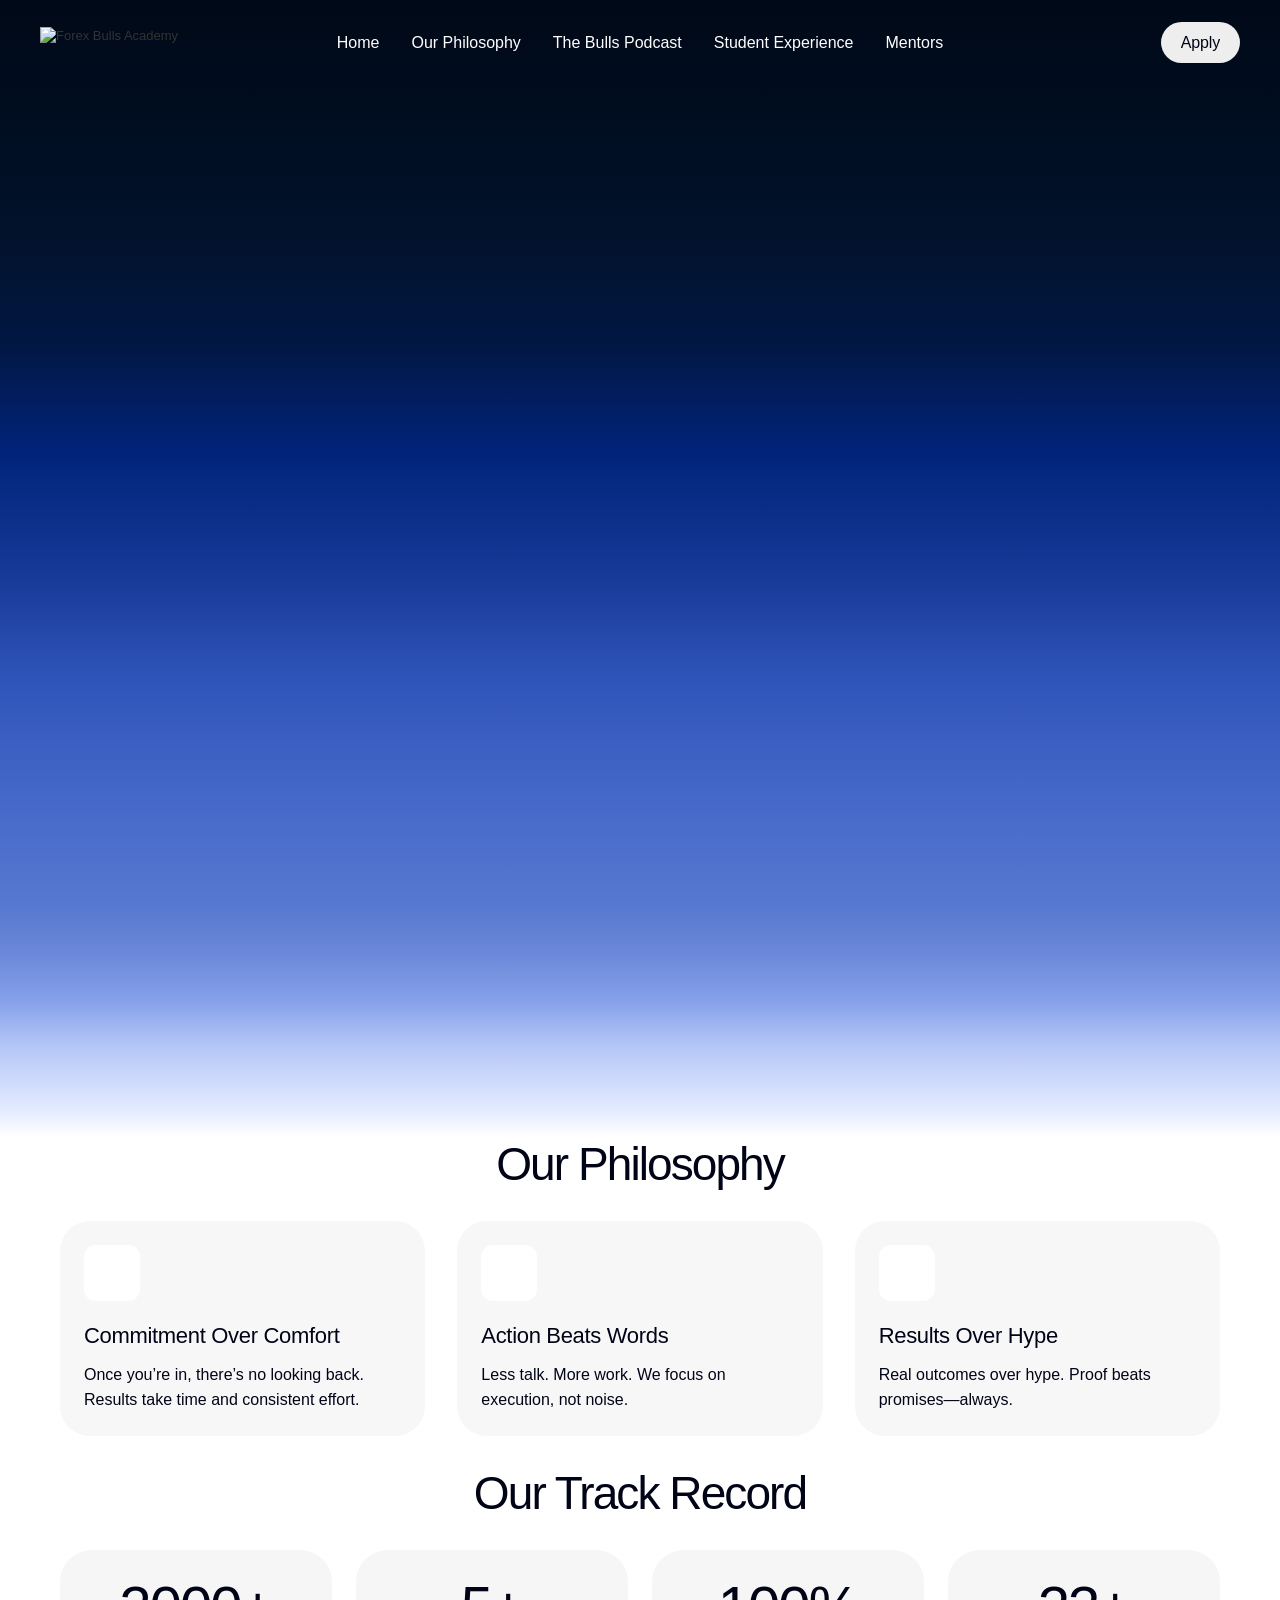
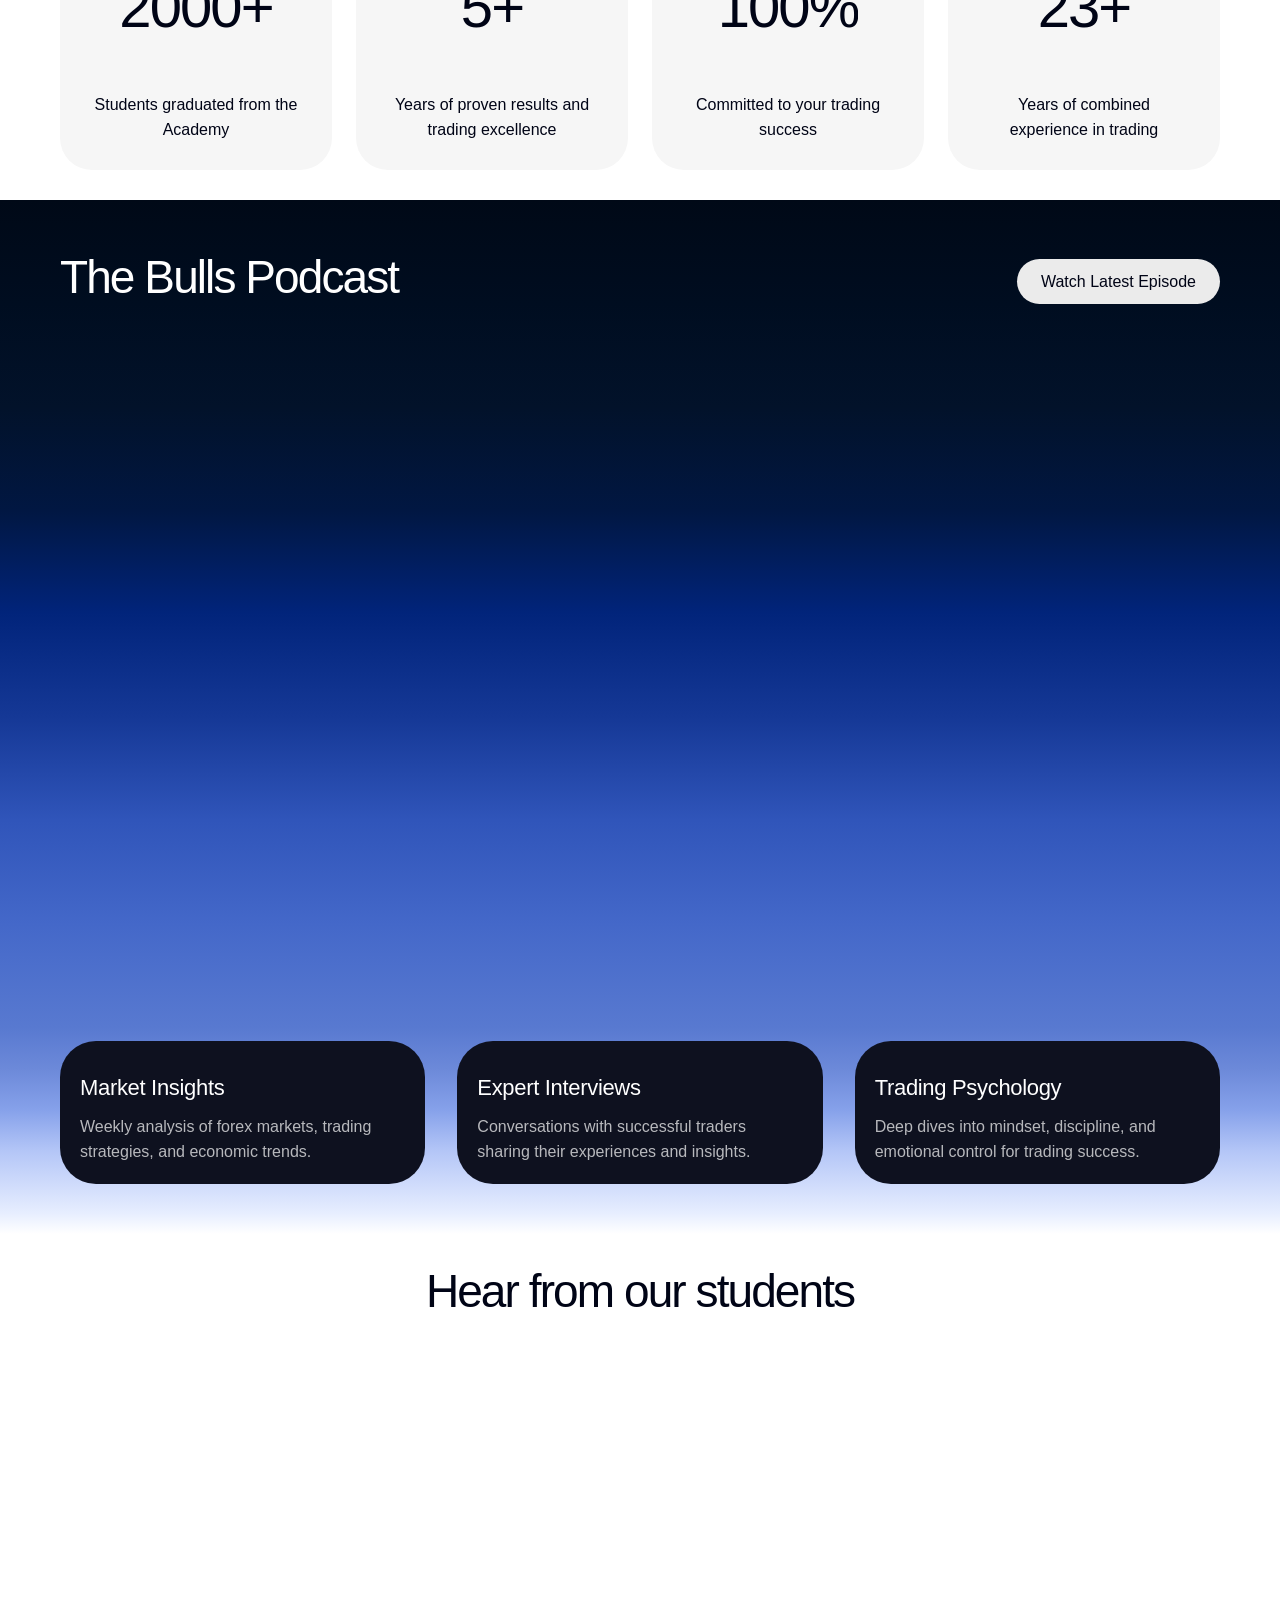
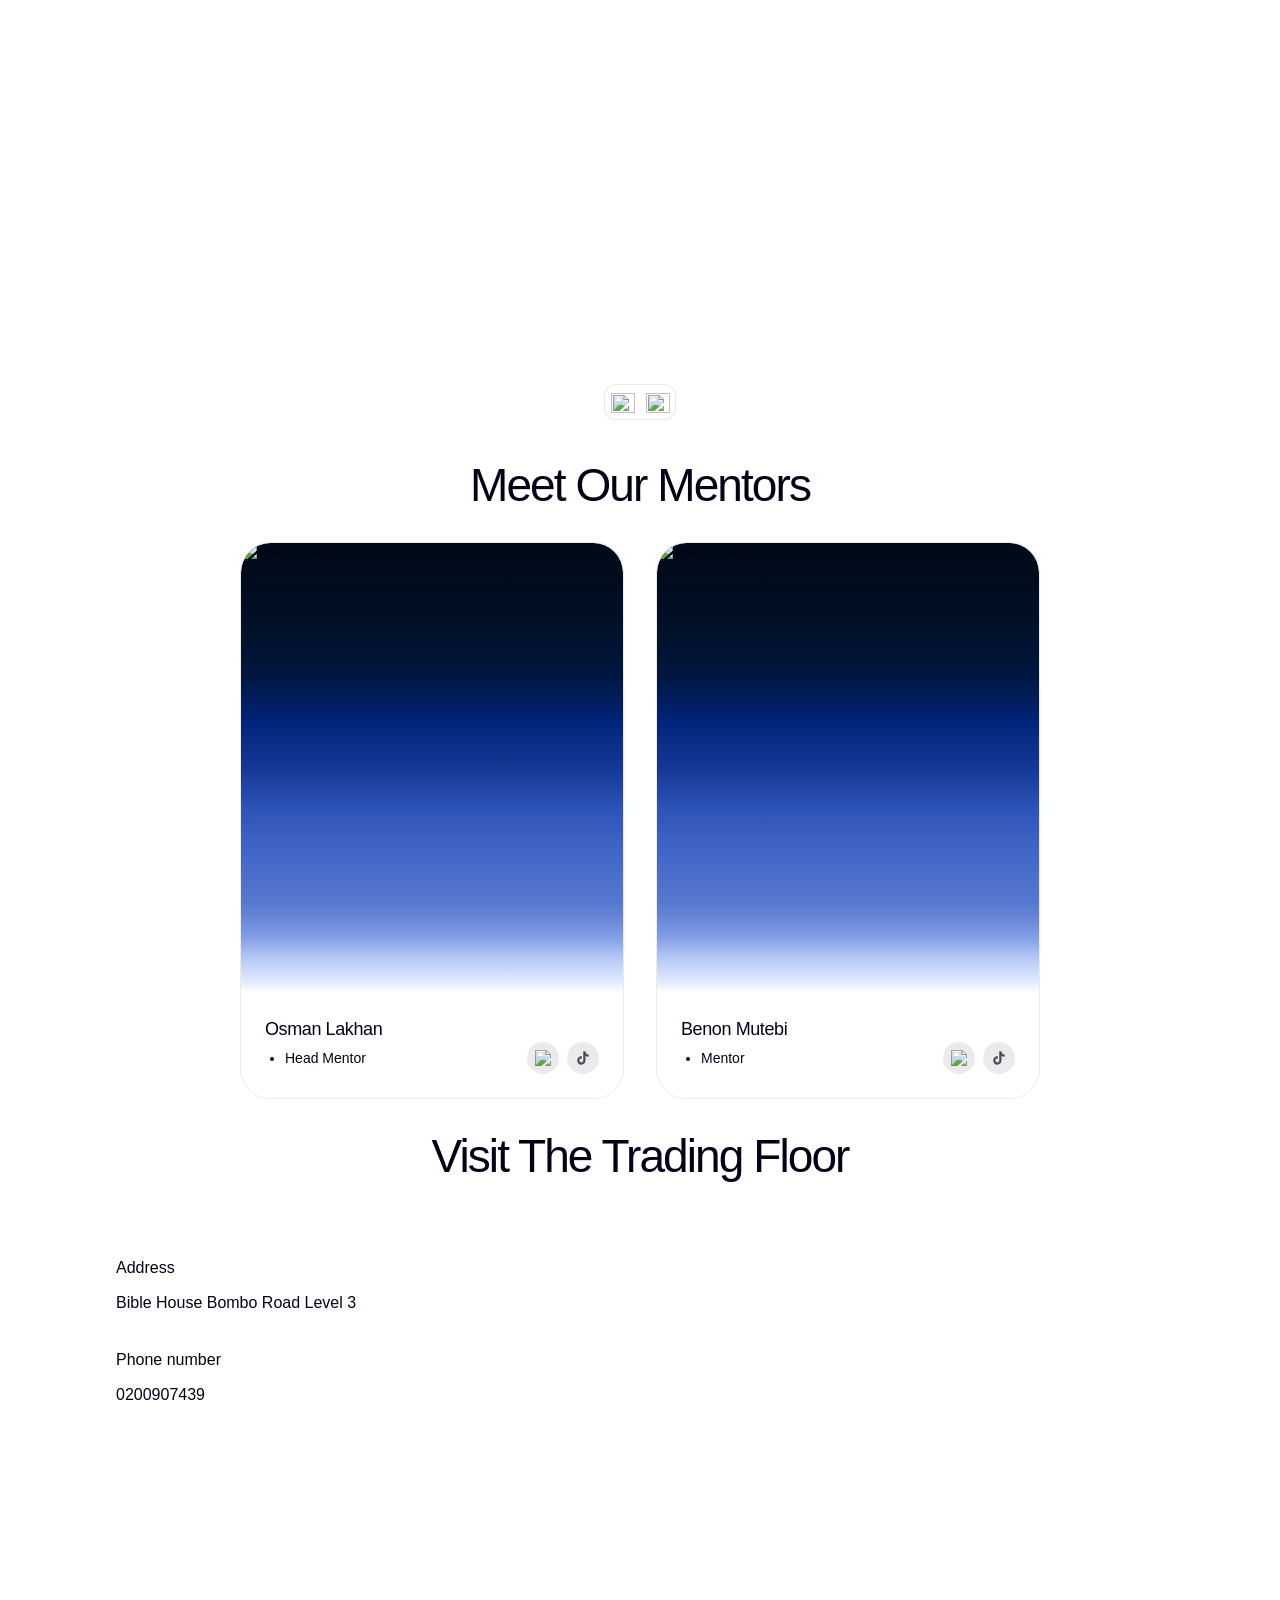
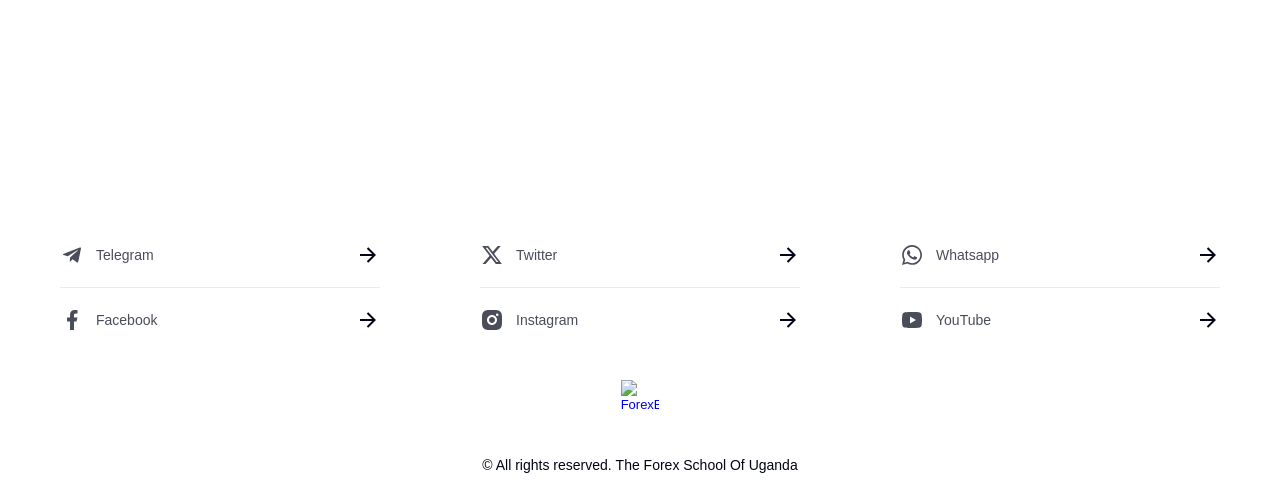
==== commit c3cd29d7: "Remove brian from mentors" ====
--- a/index.html
+++ b/index.html
@@ -397,7 +397,7 @@
             </div>
             <div class="service-02-inner">
               <div class="service-02-img-box" style="position: relative; padding-bottom: 56.25%; height: 0; overflow: hidden;">
-                <iframe style="position: absolute; top: 0; left: 0; width: 100%; height: 100%;" src="https://www.youtube.com/embed/eNGKlEN7cxs" title="The Bulls Podcast" frameborder="0" allow="accelerometer; autoplay; clipboard-write; encrypted-media; gyroscope; picture-in-picture" allowfullscreen></iframe>
+                <iframe style="position: absolute; top: 0; left: 0; width: 100%; height: 100%;" src="https://www.youtube.com/embed/fPNOZddiAP4" title="The Bulls Podcast" frameborder="0" allow="accelerometer; autoplay; clipboard-write; encrypted-media; gyroscope; picture-in-picture" allowfullscreen></iframe>
               </div>
               <div class="service-02-grid">
                 <div class="service-card-02">
@@ -448,7 +448,7 @@
                   <div class="w-slide">
                     <div class="testi-card-02">
                       <div class="testi-img-box-02" style="position: relative; padding-bottom: 56.25%; height: 0; overflow: hidden;">
-                        <iframe style="position: absolute; top: 0; left: 0; width: 100%; height: 100%; border-radius: 16px;" src="https://www.youtube.com/embed/ZQDSbMnw0Gs" title="Student Testimonial" frameborder="0" allow="accelerometer; autoplay; clipboard-write; encrypted-media; gyroscope; picture-in-picture" allowfullscreen></iframe>
+                        <iframe style="position: absolute; top: 0; left: 0; width: 100%; height: 100%; border-radius: 16px;" src="https://www.youtube.com/embed/XFy2tDsh4Ls" title="Student Testimonial" frameborder="0" allow="accelerometer; autoplay; clipboard-write; encrypted-media; gyroscope; picture-in-picture" allowfullscreen></iframe>
                       </div>
                     </div>
                   </div>
@@ -520,7 +520,7 @@
                       <a href="https://www.instagram.com/osmanlakhan33/" target="_blank" class="social-link-02 w-inline-block">
                         <img src="https://cdn.prod.website-files.com/68d00020514c84ecf2846fef/68ebc15ce5d83f026c45cad1_Frame%20(4).svg" loading="lazy" alt="Instagram" class="social-icon-02" />
                       </a>
-                      <a href="" target="_blank" class="social-link-02 w-inline-block">
+                      <a href="https://www.tiktok.com/@forex.bulls2" target="_blank" class="social-link-02 w-inline-block">
                         <svg xmlns="http://www.w3.org/2000/svg" width="24" height="24" viewBox="0 0 24 24" fill="none" class="social-icon-02">
                           <path d="M19.589 6.686a4.793 4.793 0 0 1-3.77-4.245V2h-3.445v13.672a2.896 2.896 0 0 1-5.201 1.743l-.002-.001.002.001a2.895 2.895 0 0 1 3.183-4.51v-3.5a6.329 6.329 0 0 0-5.394 10.692 6.33 6.33 0 0 0 10.857-4.424V8.687a8.182 8.182 0 0 0 4.773 1.526V6.79a4.831 4.831 0 0 1-1.003-.104z" fill="#4A4D5A" />
                         </svg>
@@ -549,34 +549,6 @@
                         <img src="https://cdn.prod.website-files.com/68d00020514c84ecf2846fef/68ebc15ce5d83f026c45cad1_Frame%20(4).svg" loading="lazy" alt="Instagram" class="social-icon-02" />
                       </a>
                       <a href="https://www.tiktok.com/@forexbulls.01" target="_blank" class="social-link-02 w-inline-block">
-                        <svg xmlns="http://www.w3.org/2000/svg" width="24" height="24" viewBox="0 0 24 24" fill="none" class="social-icon-02">
-                          <path d="M19.589 6.686a4.793 4.793 0 0 1-3.77-4.245V2h-3.445v13.672a2.896 2.896 0 0 1-5.201 1.743l-.002-.001.002.001a2.895 2.895 0 0 1 3.183-4.51v-3.5a6.329 6.329 0 0 0-5.394 10.692 6.33 6.33 0 0 0 10.857-4.424V8.687a8.182 8.182 0 0 0 4.773 1.526V6.79a4.831 4.831 0 0 1-1.003-.104z" fill="#4A4D5A" />
-                        </svg>
-                      </a>
-                    </div>
-                  </div>
-                </div>
-              </div>
-              <div data-w-id="1af0dd29-2033-4346-7d2f-9a06187a449f" class="team-card">
-                <div class="team-card-img">
-                  <img src="https://res.cloudinary.com/tech-hub-hosting/image/upload/f_auto,q_auto,w_auto/v1771395413/brian_sgsehf.png" loading="lazy" alt="Team Member" sizes="(max-width: 767px) 100vw, 732px" srcset="https://res.cloudinary.com/tech-hub-hosting/image/upload/f_auto,q_auto,w_auto/v1771395413/brian_sgsehf.png 500w, https://res.cloudinary.com/tech-hub-hosting/image/upload/f_auto,q_auto,w_auto/v1771395413/brian_sgsehf.png 732w" class="img" />
-                  <div class="team-float gradient-01-my"></div>
-                </div>
-                <div class="team-text">
-                  <div class="sub-heading-03">Brian Byansi</div>
-                  <div class="team-text-inner">
-                    <div class="color-secondary">
-                      <ul role="list" class="not-bullet _02">
-                        <li>
-                          <div class="body-regular-02">Mentor</div>
-                        </li>
-                      </ul>
-                    </div>
-                    <div class="social-link-wrap-02">
-                      <a href="https://www.instagram.com/brian_byansi/" target="_blank" class="social-link-02 w-inline-block">
-                        <img src="https://cdn.prod.website-files.com/68d00020514c84ecf2846fef/68ebc15ce5d83f026c45cad1_Frame%20(4).svg" loading="lazy" alt="Instagram" class="social-icon-02" />
-                      </a>
-                      <a href="https://www.tiktok.com/@brianbyansi1" target="_blank" class="social-link-02 w-inline-block">
                         <svg xmlns="http://www.w3.org/2000/svg" width="24" height="24" viewBox="0 0 24 24" fill="none" class="social-icon-02">
                           <path d="M19.589 6.686a4.793 4.793 0 0 1-3.77-4.245V2h-3.445v13.672a2.896 2.896 0 0 1-5.201 1.743l-.002-.001.002.001a2.895 2.895 0 0 1 3.183-4.51v-3.5a6.329 6.329 0 0 0-5.394 10.692 6.33 6.33 0 0 0 10.857-4.424V8.687a8.182 8.182 0 0 0 4.773 1.526V6.79a4.831 4.831 0 0 1-1.003-.104z" fill="#4A4D5A" />
                         </svg>
--- a/css/main.css
+++ b/css/main.css
@@ -0,0 +1,9005 @@
+html {
+    -webkit-text-size-adjust: 100%;
+    -ms-text-size-adjust: 100%;
+    font-family: sans-serif;
+}
+
+body {
+    margin: 0;
+}
+
+article,
+aside,
+details,
+figcaption,
+figure,
+footer,
+header,
+hgroup,
+main,
+menu,
+nav,
+section,
+summary {
+    display: block;
+}
+
+audio,
+canvas,
+progress,
+video {
+    vertical-align: baseline;
+    display: inline-block;
+}
+
+audio:not([controls]) {
+    height: 0;
+    display: none;
+}
+
+[hidden],
+template {
+    display: none;
+}
+
+a {
+    background-color: #0000;
+}
+
+a:active,
+a:hover {
+    outline: 0;
+}
+
+abbr[title] {
+    border-bottom: 1px dotted;
+}
+
+b,
+strong {
+    font-weight: bold;
+}
+
+dfn {
+    font-style: italic;
+}
+
+h1 {
+    margin: .67em 0;
+    font-size: 2em;
+}
+
+mark {
+    color: #000;
+    background: #ff0;
+}
+
+small {
+    font-size: 80%;
+}
+
+sub,
+sup {
+    vertical-align: baseline;
+    font-size: 75%;
+    line-height: 0;
+    position: relative;
+}
+
+sup {
+    top: -.5em;
+}
+
+sub {
+    bottom: -.25em;
+}
+
+img {
+    border: 0;
+}
+
+svg:not(:root) {
+    overflow: hidden;
+}
+
+hr {
+    box-sizing: content-box;
+    height: 0;
+}
+
+pre {
+    overflow: auto;
+}
+
+code,
+kbd,
+pre,
+samp {
+    font-family: monospace;
+    font-size: 1em;
+}
+
+button,
+input,
+optgroup,
+select,
+textarea {
+    color: inherit;
+    font: inherit;
+    margin: 0;
+}
+
+button {
+    overflow: visible;
+}
+
+button,
+select {
+    text-transform: none;
+}
+
+button,
+html input[type="button"],
+input[type="reset"] {
+    -webkit-appearance: button;
+    cursor: pointer;
+}
+
+button[disabled],
+html input[disabled] {
+    cursor: default;
+}
+
+button::-moz-focus-inner,
+input::-moz-focus-inner {
+    border: 0;
+    padding: 0;
+}
+
+input {
+    line-height: normal;
+}
+
+input[type="checkbox"],
+input[type="radio"] {
+    box-sizing: border-box;
+    padding: 0;
+}
+
+input[type="number"]::-webkit-inner-spin-button,
+input[type="number"]::-webkit-outer-spin-button {
+    height: auto;
+}
+
+input[type="search"] {
+    -webkit-appearance: none;
+}
+
+input[type="search"]::-webkit-search-cancel-button,
+input[type="search"]::-webkit-search-decoration {
+    -webkit-appearance: none;
+}
+
+legend {
+    border: 0;
+    padding: 0;
+}
+
+textarea {
+    overflow: auto;
+}
+
+optgroup {
+    font-weight: bold;
+}
+
+table {
+    border-collapse: collapse;
+    border-spacing: 0;
+}
+
+td,
+th {
+    padding: 0;
+}
+
+@font-face {
+    font-family: webflow-icons;
+    src: url("[data-uri]") format("truetype");
+    font-weight: normal;
+    font-style: normal;
+}
+
+[class^="w-icon-"],
+[class*=" w-icon-"] {
+    speak: none;
+    font-variant: normal;
+    text-transform: none;
+    -webkit-font-smoothing: antialiased;
+    -moz-osx-font-smoothing: grayscale;
+    font-style: normal;
+    font-weight: normal;
+    line-height: 1;
+    font-family: webflow-icons !important;
+}
+
+.w-icon-slider-right:before {
+    content: "";
+}
+
+.w-icon-slider-left:before {
+    content: "";
+}
+
+.w-icon-nav-menu:before {
+    content: "";
+}
+
+.w-icon-arrow-down:before,
+.w-icon-dropdown-toggle:before {
+    content: "";
+}
+
+.w-icon-file-upload-remove:before {
+    content: "";
+}
+
+.w-icon-file-upload-icon:before {
+    content: "";
+}
+
+* {
+    box-sizing: border-box;
+}
+
+html {
+    height: 100%;
+}
+
+body {
+    color: #333;
+    background-color: #fff;
+    min-height: 100%;
+    margin: 0;
+    font-family: Arial, sans-serif;
+    font-size: 14px;
+    line-height: 20px;
+}
+
+img {
+    vertical-align: middle;
+    max-width: 100%;
+    display: inline-block;
+}
+
+html.w-mod-touch * {
+    background-attachment: scroll !important;
+}
+
+.w-block {
+    display: block;
+}
+
+.w-inline-block {
+    max-width: 100%;
+    display: inline-block;
+}
+
+.w-clearfix:before,
+.w-clearfix:after {
+    content: " ";
+    grid-area: 1 / 1 / 2 / 2;
+    display: table;
+}
+
+.w-clearfix:after {
+    clear: both;
+}
+
+.w-hidden {
+    display: none;
+}
+
+.w-button {
+    color: #fff;
+    line-height: inherit;
+    cursor: pointer;
+    background-color: #3898ec;
+    border: 0;
+    border-radius: 0;
+    padding: 9px 15px;
+    text-decoration: none;
+    display: inline-block;
+}
+
+input.w-button {
+    -webkit-appearance: button;
+}
+
+html[data-w-dynpage] [data-w-cloak] {
+    color: #0000 !important;
+}
+
+.w-code-block {
+    margin: unset;
+}
+
+pre.w-code-block code {
+    all: inherit;
+}
+
+.w-optimization {
+    display: contents;
+}
+
+.w-webflow-badge,
+.w-webflow-badge>img {
+    box-sizing: unset;
+    width: unset;
+    height: unset;
+    max-height: unset;
+    max-width: unset;
+    min-height: unset;
+    min-width: unset;
+    margin: unset;
+    padding: unset;
+    float: unset;
+    clear: unset;
+    border: unset;
+    border-radius: unset;
+    background: unset;
+    background-image: unset;
+    background-position: unset;
+    background-size: unset;
+    background-repeat: unset;
+    background-origin: unset;
+    background-clip: unset;
+    background-attachment: unset;
+    background-color: unset;
+    box-shadow: unset;
+    transform: unset;
+    direction: unset;
+    font-family: unset;
+    font-weight: unset;
+    color: unset;
+    font-size: unset;
+    line-height: unset;
+    font-style: unset;
+    font-variant: unset;
+    text-align: unset;
+    letter-spacing: unset;
+    -webkit-text-decoration: unset;
+    text-decoration: unset;
+    text-indent: unset;
+    text-transform: unset;
+    list-style-type: unset;
+    text-shadow: unset;
+    vertical-align: unset;
+    cursor: unset;
+    white-space: unset;
+    word-break: unset;
+    word-spacing: unset;
+    word-wrap: unset;
+    transition: unset;
+}
+
+.w-webflow-badge {
+    white-space: nowrap;
+    cursor: pointer;
+    box-shadow: 0 0 0 1px #0000001a, 0 1px 3px #0000001a;
+    visibility: hidden !important;
+    opacity: 0 !important;
+    z-index: 2147483647 !important;
+    color: #aaadb0 !important;
+    overflow: unset !important;
+    background-color: #fff !important;
+    border-radius: 3px !important;
+    width: auto !important;
+    height: auto !important;
+    margin: 0 !important;
+    padding: 6px !important;
+    font-size: 12px !important;
+    line-height: 14px !important;
+    text-decoration: none !important;
+    display: none !important;
+    position: fixed !important;
+    inset: auto 12px 12px auto !important;
+    transform: none !important;
+}
+
+.w-webflow-badge>img {
+    position: unset;
+    visibility: hidden !important;
+    opacity: 0 !important;
+    vertical-align: middle !important;
+    display: none !important;
+}
+
+h1,
+h2,
+h3,
+h4,
+h5,
+h6 {
+    margin-bottom: 10px;
+    font-weight: bold;
+}
+
+h1 {
+    margin-top: 20px;
+    font-size: 38px;
+    line-height: 44px;
+}
+
+h2 {
+    margin-top: 20px;
+    font-size: 32px;
+    line-height: 36px;
+}
+
+h3 {
+    margin-top: 20px;
+    font-size: 24px;
+    line-height: 30px;
+}
+
+h4 {
+    margin-top: 10px;
+    font-size: 18px;
+    line-height: 24px;
+}
+
+h5 {
+    margin-top: 10px;
+    font-size: 14px;
+    line-height: 20px;
+}
+
+h6 {
+    margin-top: 10px;
+    font-size: 12px;
+    line-height: 18px;
+}
+
+p {
+    margin-top: 0;
+    margin-bottom: 10px;
+}
+
+blockquote {
+    border-left: 5px solid #e2e2e2;
+    margin: 0 0 10px;
+    padding: 10px 20px;
+    font-size: 18px;
+    line-height: 22px;
+}
+
+figure {
+    margin: 0 0 10px;
+}
+
+figcaption {
+    text-align: center;
+    margin-top: 5px;
+}
+
+ul,
+ol {
+    margin-top: 0;
+    margin-bottom: 10px;
+    padding-left: 40px;
+}
+
+.w-list-unstyled {
+    padding-left: 0;
+    list-style: none;
+}
+
+.w-embed:before,
+.w-embed:after {
+    content: " ";
+    grid-area: 1 / 1 / 2 / 2;
+    display: table;
+}
+
+.w-embed:after {
+    clear: both;
+}
+
+.w-video {
+    width: 100%;
+    padding: 0;
+    position: relative;
+}
+
+.w-video iframe,
+.w-video object,
+.w-video embed {
+    border: none;
+    width: 100%;
+    height: 100%;
+    position: absolute;
+    top: 0;
+    left: 0;
+}
+
+fieldset {
+    border: 0;
+    margin: 0;
+    padding: 0;
+}
+
+button,
+[type="button"],
+[type="reset"] {
+    cursor: pointer;
+    -webkit-appearance: button;
+    border: 0;
+}
+
+.w-form {
+    margin: 0 0 15px;
+}
+
+.w-form-done {
+    text-align: center;
+    background-color: #ddd;
+    padding: 20px;
+    display: none;
+}
+
+.w-form-fail {
+    background-color: #ffdede;
+    margin-top: 10px;
+    padding: 10px;
+    display: none;
+}
+
+label {
+    margin-bottom: 5px;
+    font-weight: bold;
+    display: block;
+}
+
+.w-input,
+.w-select {
+    color: #333;
+    vertical-align: middle;
+    background-color: #fff;
+    border: 1px solid #ccc;
+    width: 100%;
+    height: 38px;
+    margin-bottom: 10px;
+    padding: 8px 12px;
+    font-size: 14px;
+    line-height: 1.42857;
+    display: block;
+}
+
+.w-input::placeholder,
+.w-select::placeholder {
+    color: #999;
+}
+
+.w-input:focus,
+.w-select:focus {
+    border-color: #3898ec;
+    outline: 0;
+}
+
+.w-input[disabled],
+.w-select[disabled],
+.w-input[readonly],
+.w-select[readonly],
+fieldset[disabled] .w-input,
+fieldset[disabled] .w-select {
+    cursor: not-allowed;
+}
+
+.w-input[disabled]:not(.w-input-disabled),
+.w-select[disabled]:not(.w-input-disabled),
+.w-input[readonly],
+.w-select[readonly],
+fieldset[disabled]:not(.w-input-disabled) .w-input,
+fieldset[disabled]:not(.w-input-disabled) .w-select {
+    background-color: #eee;
+}
+
+textarea.w-input,
+textarea.w-select {
+    height: auto;
+}
+
+.w-select {
+    background-color: #f3f3f3;
+}
+
+.w-select[multiple] {
+    height: auto;
+}
+
+.w-form-label {
+    cursor: pointer;
+    margin-bottom: 0;
+    font-weight: normal;
+    display: inline-block;
+}
+
+.w-radio {
+    margin-bottom: 5px;
+    padding-left: 20px;
+    display: block;
+}
+
+.w-radio:before,
+.w-radio:after {
+    content: " ";
+    grid-area: 1 / 1 / 2 / 2;
+    display: table;
+}
+
+.w-radio:after {
+    clear: both;
+}
+
+.w-radio-input {
+    float: left;
+    margin: 3px 0 0 -20px;
+    line-height: normal;
+}
+
+.w-file-upload {
+    margin-bottom: 10px;
+    display: block;
+}
+
+.w-file-upload-input {
+    opacity: 0;
+    z-index: -100;
+    width: .1px;
+    height: .1px;
+    position: absolute;
+    overflow: hidden;
+}
+
+.w-file-upload-default,
+.w-file-upload-uploading,
+.w-file-upload-success {
+    color: #333;
+    display: inline-block;
+}
+
+.w-file-upload-error {
+    margin-top: 10px;
+    display: block;
+}
+
+.w-file-upload-default.w-hidden,
+.w-file-upload-uploading.w-hidden,
+.w-file-upload-error.w-hidden,
+.w-file-upload-success.w-hidden {
+    display: none;
+}
+
+.w-file-upload-uploading-btn {
+    cursor: pointer;
+    background-color: #fafafa;
+    border: 1px solid #ccc;
+    margin: 0;
+    padding: 8px 12px;
+    font-size: 14px;
+    font-weight: normal;
+    display: flex;
+}
+
+.w-file-upload-file {
+    background-color: #fafafa;
+    border: 1px solid #ccc;
+    flex-grow: 1;
+    justify-content: space-between;
+    margin: 0;
+    padding: 8px 9px 8px 11px;
+    display: flex;
+}
+
+.w-file-upload-file-name {
+    font-size: 14px;
+    font-weight: normal;
+    display: block;
+}
+
+.w-file-remove-link {
+    cursor: pointer;
+    width: auto;
+    height: auto;
+    margin-top: 3px;
+    margin-left: 10px;
+    padding: 3px;
+    display: block;
+}
+
+.w-icon-file-upload-remove {
+    margin: auto;
+    font-size: 10px;
+}
+
+.w-file-upload-error-msg {
+    color: #ea384c;
+    padding: 2px 0;
+    display: inline-block;
+}
+
+.w-file-upload-info {
+    padding: 0 12px;
+    line-height: 38px;
+    display: inline-block;
+}
+
+.w-file-upload-label {
+    cursor: pointer;
+    background-color: #fafafa;
+    border: 1px solid #ccc;
+    margin: 0;
+    padding: 8px 12px;
+    font-size: 14px;
+    font-weight: normal;
+    display: inline-block;
+}
+
+.w-icon-file-upload-icon,
+.w-icon-file-upload-uploading {
+    width: 20px;
+    margin-right: 8px;
+    display: inline-block;
+}
+
+.w-icon-file-upload-uploading {
+    height: 20px;
+}
+
+.w-container {
+    max-width: 940px;
+    margin-left: auto;
+    margin-right: auto;
+}
+
+.w-container:before,
+.w-container:after {
+    content: " ";
+    grid-area: 1 / 1 / 2 / 2;
+    display: table;
+}
+
+.w-container:after {
+    clear: both;
+}
+
+.w-container .w-row {
+    margin-left: -10px;
+    margin-right: -10px;
+}
+
+.w-row:before,
+.w-row:after {
+    content: " ";
+    grid-area: 1 / 1 / 2 / 2;
+    display: table;
+}
+
+.w-row:after {
+    clear: both;
+}
+
+.w-row .w-row {
+    margin-left: 0;
+    margin-right: 0;
+}
+
+.w-col {
+    float: left;
+    width: 100%;
+    min-height: 1px;
+    padding-left: 10px;
+    padding-right: 10px;
+    position: relative;
+}
+
+.w-col .w-col {
+    padding-left: 0;
+    padding-right: 0;
+}
+
+.w-col-1 {
+    width: 8.33333%;
+}
+
+.w-col-2 {
+    width: 16.6667%;
+}
+
+.w-col-3 {
+    width: 25%;
+}
+
+.w-col-4 {
+    width: 33.3333%;
+}
+
+.w-col-5 {
+    width: 41.6667%;
+}
+
+.w-col-6 {
+    width: 50%;
+}
+
+.w-col-7 {
+    width: 58.3333%;
+}
+
+.w-col-8 {
+    width: 66.6667%;
+}
+
+.w-col-9 {
+    width: 75%;
+}
+
+.w-col-10 {
+    width: 83.3333%;
+}
+
+.w-col-11 {
+    width: 91.6667%;
+}
+
+.w-col-12 {
+    width: 100%;
+}
+
+.w-hidden-main {
+    display: none !important;
+}
+
+@media screen and (max-width: 991px) {
+    .w-container {
+        max-width: 728px;
+    }
+    .w-hidden-main {
+        display: inherit !important;
+    }
+    .w-hidden-medium {
+        display: none !important;
+    }
+    .w-col-medium-1 {
+        width: 8.33333%;
+    }
+    .w-col-medium-2 {
+        width: 16.6667%;
+    }
+    .w-col-medium-3 {
+        width: 25%;
+    }
+    .w-col-medium-4 {
+        width: 33.3333%;
+    }
+    .w-col-medium-5 {
+        width: 41.6667%;
+    }
+    .w-col-medium-6 {
+        width: 50%;
+    }
+    .w-col-medium-7 {
+        width: 58.3333%;
+    }
+    .w-col-medium-8 {
+        width: 66.6667%;
+    }
+    .w-col-medium-9 {
+        width: 75%;
+    }
+    .w-col-medium-10 {
+        width: 83.3333%;
+    }
+    .w-col-medium-11 {
+        width: 91.6667%;
+    }
+    .w-col-medium-12 {
+        width: 100%;
+    }
+    .w-col-stack {
+        width: 100%;
+        left: auto;
+        right: auto;
+    }
+}
+
+@media screen and (max-width: 767px) {
+    .w-hidden-main,
+    .w-hidden-medium {
+        display: inherit !important;
+    }
+    .w-hidden-small {
+        display: none !important;
+    }
+    .w-row,
+    .w-container .w-row {
+        margin-left: 0;
+        margin-right: 0;
+    }
+    .w-col {
+        width: 100%;
+        left: auto;
+        right: auto;
+    }
+    .w-col-small-1 {
+        width: 8.33333%;
+    }
+    .w-col-small-2 {
+        width: 16.6667%;
+    }
+    .w-col-small-3 {
+        width: 25%;
+    }
+    .w-col-small-4 {
+        width: 33.3333%;
+    }
+    .w-col-small-5 {
+        width: 41.6667%;
+    }
+    .w-col-small-6 {
+        width: 50%;
+    }
+    .w-col-small-7 {
+        width: 58.3333%;
+    }
+    .w-col-small-8 {
+        width: 66.6667%;
+    }
+    .w-col-small-9 {
+        width: 75%;
+    }
+    .w-col-small-10 {
+        width: 83.3333%;
+    }
+    .w-col-small-11 {
+        width: 91.6667%;
+    }
+    .w-col-small-12 {
+        width: 100%;
+    }
+}
+
+@media screen and (max-width: 479px) {
+    .w-container {
+        max-width: none;
+    }
+    .w-hidden-main,
+    .w-hidden-medium,
+    .w-hidden-small {
+        display: inherit !important;
+    }
+    .w-hidden-tiny {
+        display: none !important;
+    }
+    .w-col {
+        width: 100%;
+    }
+    .w-col-tiny-1 {
+        width: 8.33333%;
+    }
+    .w-col-tiny-2 {
+        width: 16.6667%;
+    }
+    .w-col-tiny-3 {
+        width: 25%;
+    }
+    .w-col-tiny-4 {
+        width: 33.3333%;
+    }
+    .w-col-tiny-5 {
+        width: 41.6667%;
+    }
+    .w-col-tiny-6 {
+        width: 50%;
+    }
+    .w-col-tiny-7 {
+        width: 58.3333%;
+    }
+    .w-col-tiny-8 {
+        width: 66.6667%;
+    }
+    .w-col-tiny-9 {
+        width: 75%;
+    }
+    .w-col-tiny-10 {
+        width: 83.3333%;
+    }
+    .w-col-tiny-11 {
+        width: 91.6667%;
+    }
+    .w-col-tiny-12 {
+        width: 100%;
+    }
+}
+
+.w-widget {
+    position: relative;
+}
+
+.w-widget-map {
+    width: 100%;
+    height: 400px;
+}
+
+.w-widget-map label {
+    width: auto;
+    display: inline;
+}
+
+.w-widget-map img {
+    max-width: inherit;
+}
+
+.w-widget-map .gm-style-iw {
+    text-align: center;
+}
+
+.w-widget-map .gm-style-iw>button {
+    display: none !important;
+}
+
+.w-widget-twitter {
+    overflow: hidden;
+}
+
+.w-widget-twitter-count-shim {
+    vertical-align: top;
+    text-align: center;
+    background: #fff;
+    border: 1px solid #758696;
+    border-radius: 3px;
+    width: 28px;
+    height: 20px;
+    display: inline-block;
+    position: relative;
+}
+
+.w-widget-twitter-count-shim * {
+    pointer-events: none;
+    -webkit-user-select: none;
+    user-select: none;
+}
+
+.w-widget-twitter-count-shim .w-widget-twitter-count-inner {
+    text-align: center;
+    color: #999;
+    font-family: serif;
+    font-size: 15px;
+    line-height: 12px;
+    position: relative;
+}
+
+.w-widget-twitter-count-shim .w-widget-twitter-count-clear {
+    display: block;
+    position: relative;
+}
+
+.w-widget-twitter-count-shim.w--large {
+    width: 36px;
+    height: 28px;
+}
+
+.w-widget-twitter-count-shim.w--large .w-widget-twitter-count-inner {
+    font-size: 18px;
+    line-height: 18px;
+}
+
+.w-widget-twitter-count-shim:not(.w--vertical) {
+    margin-left: 5px;
+    margin-right: 8px;
+}
+
+.w-widget-twitter-count-shim:not(.w--vertical).w--large {
+    margin-left: 6px;
+}
+
+.w-widget-twitter-count-shim:not(.w--vertical):before,
+.w-widget-twitter-count-shim:not(.w--vertical):after {
+    content: " ";
+    pointer-events: none;
+    border: solid #0000;
+    width: 0;
+    height: 0;
+    position: absolute;
+    top: 50%;
+    left: 0;
+}
+
+.w-widget-twitter-count-shim:not(.w--vertical):before {
+    border-width: 4px;
+    border-color: #75869600 #5d6c7b #75869600 #75869600;
+    margin-top: -4px;
+    margin-left: -9px;
+}
+
+.w-widget-twitter-count-shim:not(.w--vertical).w--large:before {
+    border-width: 5px;
+    margin-top: -5px;
+    margin-left: -10px;
+}
+
+.w-widget-twitter-count-shim:not(.w--vertical):after {
+    border-width: 4px;
+    border-color: #fff0 #fff #fff0 #fff0;
+    margin-top: -4px;
+    margin-left: -8px;
+}
+
+.w-widget-twitter-count-shim:not(.w--vertical).w--large:after {
+    border-width: 5px;
+    margin-top: -5px;
+    margin-left: -9px;
+}
+
+.w-widget-twitter-count-shim.w--vertical {
+    width: 61px;
+    height: 33px;
+    margin-bottom: 8px;
+}
+
+.w-widget-twitter-count-shim.w--vertical:before,
+.w-widget-twitter-count-shim.w--vertical:after {
+    content: " ";
+    pointer-events: none;
+    border: solid #0000;
+    width: 0;
+    height: 0;
+    position: absolute;
+    top: 100%;
+    left: 50%;
+}
+
+.w-widget-twitter-count-shim.w--vertical:before {
+    border-width: 5px;
+    border-color: #5d6c7b #75869600 #75869600;
+    margin-left: -5px;
+}
+
+.w-widget-twitter-count-shim.w--vertical:after {
+    border-width: 4px;
+    border-color: #fff #fff0 #fff0;
+    margin-left: -4px;
+}
+
+.w-widget-twitter-count-shim.w--vertical .w-widget-twitter-count-inner {
+    font-size: 18px;
+    line-height: 22px;
+}
+
+.w-widget-twitter-count-shim.w--vertical.w--large {
+    width: 76px;
+}
+
+.w-background-video {
+    color: #fff;
+    height: 500px;
+    position: relative;
+    overflow: hidden;
+}
+
+.w-background-video>video {
+    object-fit: cover;
+    z-index: -100;
+    background-position: 50%;
+    background-size: cover;
+    width: 100%;
+    height: 100%;
+    margin: auto;
+    position: absolute;
+    inset: -100%;
+}
+
+.w-background-video>video::-webkit-media-controls-start-playback-button {
+    -webkit-appearance: none;
+    display: none !important;
+}
+
+.w-background-video--control {
+    background-color: #0000;
+    padding: 0;
+    position: absolute;
+    bottom: 1em;
+    right: 1em;
+}
+
+.w-background-video--control>[hidden] {
+    display: none !important;
+}
+
+.w-slider {
+    text-align: center;
+    clear: both;
+    -webkit-tap-highlight-color: #0000;
+    tap-highlight-color: #0000;
+    background: #ddd;
+    height: 300px;
+    position: relative;
+}
+
+.w-slider-mask {
+    z-index: 1;
+    white-space: nowrap;
+    height: 100%;
+    display: block;
+    position: relative;
+    left: 0;
+    right: 0;
+    overflow: hidden;
+}
+
+.w-slide {
+    vertical-align: top;
+    white-space: normal;
+    text-align: left;
+    width: 100%;
+    height: 100%;
+    display: inline-block;
+    position: relative;
+}
+
+.w-slider-nav {
+    z-index: 2;
+    text-align: center;
+    -webkit-tap-highlight-color: #0000;
+    tap-highlight-color: #0000;
+    height: 40px;
+    margin: auto;
+    padding-top: 10px;
+    position: absolute;
+    inset: auto 0 0;
+}
+
+.w-slider-nav.w-round>div {
+    border-radius: 100%;
+}
+
+.w-slider-nav.w-num>div {
+    font-size: inherit;
+    line-height: inherit;
+    width: auto;
+    height: auto;
+    padding: .2em .5em;
+}
+
+.w-slider-nav.w-shadow>div {
+    box-shadow: 0 0 3px #3336;
+}
+
+.w-slider-nav-invert {
+    color: #fff;
+}
+
+.w-slider-nav-invert>div {
+    background-color: #2226;
+}
+
+.w-slider-nav-invert>div.w-active {
+    background-color: #222;
+}
+
+.w-slider-dot {
+    cursor: pointer;
+    background-color: #fff6;
+    width: 1em;
+    height: 1em;
+    margin: 0 3px .5em;
+    transition: background-color .1s, color .1s;
+    display: inline-block;
+    position: relative;
+}
+
+.w-slider-dot.w-active {
+    background-color: #fff;
+}
+
+.w-slider-dot:focus {
+    outline: none;
+    box-shadow: 0 0 0 2px #fff;
+}
+
+.w-slider-dot:focus.w-active {
+    box-shadow: none;
+}
+
+.w-slider-arrow-left,
+.w-slider-arrow-right {
+    cursor: pointer;
+    color: #fff;
+    -webkit-tap-highlight-color: #0000;
+    tap-highlight-color: #0000;
+    -webkit-user-select: none;
+    user-select: none;
+    width: 80px;
+    margin: auto;
+    font-size: 40px;
+    position: absolute;
+    inset: 0;
+    overflow: hidden;
+}
+
+.w-slider-arrow-left [class^="w-icon-"],
+.w-slider-arrow-right [class^="w-icon-"],
+.w-slider-arrow-left [class*=" w-icon-"],
+.w-slider-arrow-right [class*=" w-icon-"] {
+    position: absolute;
+}
+
+.w-slider-arrow-left:focus,
+.w-slider-arrow-right:focus {
+    outline: 0;
+}
+
+.w-slider-arrow-left {
+    z-index: 3;
+    right: auto;
+}
+
+.w-slider-arrow-right {
+    z-index: 4;
+    left: auto;
+}
+
+.w-icon-slider-left,
+.w-icon-slider-right {
+    width: 1em;
+    height: 1em;
+    margin: auto;
+    inset: 0;
+}
+
+.w-slider-aria-label {
+    clip: rect(0 0 0 0);
+    border: 0;
+    width: 1px;
+    height: 1px;
+    margin: -1px;
+    padding: 0;
+    position: absolute;
+    overflow: hidden;
+}
+
+.w-slider-force-show {
+    display: block !important;
+}
+
+.w-dropdown {
+    text-align: left;
+    z-index: 900;
+    margin-left: auto;
+    margin-right: auto;
+    display: inline-block;
+    position: relative;
+}
+
+.w-dropdown-btn,
+.w-dropdown-toggle,
+.w-dropdown-link {
+    vertical-align: top;
+    color: #222;
+    text-align: left;
+    white-space: nowrap;
+    margin-left: auto;
+    margin-right: auto;
+    padding: 20px;
+    text-decoration: none;
+    position: relative;
+}
+
+.w-dropdown-toggle {
+    -webkit-user-select: none;
+    user-select: none;
+    cursor: pointer;
+    padding-right: 40px;
+    display: inline-block;
+}
+
+.w-dropdown-toggle:focus {
+    outline: 0;
+}
+
+.w-icon-dropdown-toggle {
+    width: 1em;
+    height: 1em;
+    margin: auto 20px auto auto;
+    position: absolute;
+    top: 0;
+    bottom: 0;
+    right: 0;
+}
+
+.w-dropdown-list {
+    background: #ddd;
+    min-width: 100%;
+    display: none;
+    position: absolute;
+}
+
+.w-dropdown-list.w--open {
+    display: block;
+}
+
+.w-dropdown-link {
+    color: #222;
+    padding: 10px 20px;
+    display: block;
+}
+
+.w-dropdown-link.w--current {
+    color: #0082f3;
+}
+
+.w-dropdown-link:focus {
+    outline: 0;
+}
+
+@media screen and (max-width: 767px) {
+    .w-nav-brand {
+        padding-left: 10px;
+    }
+}
+
+.w-lightbox-backdrop {
+    cursor: auto;
+    letter-spacing: normal;
+    text-indent: 0;
+    text-shadow: none;
+    text-transform: none;
+    visibility: visible;
+    white-space: normal;
+    word-break: normal;
+    word-spacing: normal;
+    word-wrap: normal;
+    color: #fff;
+    text-align: center;
+    z-index: 2000;
+    opacity: 0;
+    -webkit-user-select: none;
+    -moz-user-select: none;
+    -webkit-tap-highlight-color: transparent;
+    background: #000000e6;
+    outline: 0;
+    font-family: Helvetica Neue, Helvetica, Ubuntu, Segoe UI, Verdana, sans-serif;
+    font-size: 17px;
+    font-style: normal;
+    font-weight: 300;
+    line-height: 1.2;
+    list-style: disc;
+    position: fixed;
+    inset: 0;
+    -webkit-transform: translate(0);
+}
+
+.w-lightbox-backdrop,
+.w-lightbox-container {
+    -webkit-overflow-scrolling: touch;
+    height: 100%;
+    overflow: auto;
+}
+
+.w-lightbox-content {
+    height: 100vh;
+    position: relative;
+    overflow: hidden;
+}
+
+.w-lightbox-view {
+    opacity: 0;
+    width: 100vw;
+    height: 100vh;
+    position: absolute;
+}
+
+.w-lightbox-view:before {
+    content: "";
+    height: 100vh;
+}
+
+.w-lightbox-group,
+.w-lightbox-group .w-lightbox-view,
+.w-lightbox-group .w-lightbox-view:before {
+    height: 86vh;
+}
+
+.w-lightbox-frame,
+.w-lightbox-view:before {
+    vertical-align: middle;
+    display: inline-block;
+}
+
+.w-lightbox-figure {
+    margin: 0;
+    position: relative;
+}
+
+.w-lightbox-group .w-lightbox-figure {
+    cursor: pointer;
+}
+
+.w-lightbox-img {
+    width: auto;
+    max-width: none;
+    height: auto;
+}
+
+.w-lightbox-image {
+    float: none;
+    max-width: 100vw;
+    max-height: 100vh;
+    display: block;
+}
+
+.w-lightbox-group .w-lightbox-image {
+    max-height: 86vh;
+}
+
+.w-lightbox-caption {
+    text-align: left;
+    text-overflow: ellipsis;
+    white-space: nowrap;
+    background: #0006;
+    padding: .5em 1em;
+    position: absolute;
+    bottom: 0;
+    left: 0;
+    right: 0;
+    overflow: hidden;
+}
+
+.w-lightbox-embed {
+    width: 100%;
+    height: 100%;
+    position: absolute;
+    inset: 0;
+}
+
+.w-lightbox-control {
+    cursor: pointer;
+    background-position: center;
+    background-repeat: no-repeat;
+    background-size: 24px;
+    width: 4em;
+    transition: all .3s;
+    position: absolute;
+    top: 0;
+}
+
+.w-lightbox-left {
+    background-image: url("[data-uri]");
+    display: none;
+    bottom: 0;
+    left: 0;
+}
+
+.w-lightbox-right {
+    background-image: url("[data-uri]");
+    display: none;
+    bottom: 0;
+    right: 0;
+}
+
+.w-lightbox-close {
+    background-image: url("[data-uri]");
+    background-size: 18px;
+    height: 2.6em;
+    right: 0;
+}
+
+.w-lightbox-strip {
+    white-space: nowrap;
+    padding: 0 1vh;
+    line-height: 0;
+    position: absolute;
+    bottom: 0;
+    left: 0;
+    right: 0;
+    overflow: auto hidden;
+}
+
+.w-lightbox-item {
+    box-sizing: content-box;
+    cursor: pointer;
+    width: 10vh;
+    padding: 2vh 1vh;
+    display: inline-block;
+    -webkit-transform: translate3d(0, 0, 0);
+}
+
+.w-lightbox-active {
+    opacity: .3;
+}
+
+.w-lightbox-thumbnail {
+    background: #222;
+    height: 10vh;
+    position: relative;
+    overflow: hidden;
+}
+
+.w-lightbox-thumbnail-image {
+    position: absolute;
+    top: 0;
+    left: 0;
+}
+
+.w-lightbox-thumbnail .w-lightbox-tall {
+    width: 100%;
+    top: 50%;
+    transform: translate(0, -50%);
+}
+
+.w-lightbox-thumbnail .w-lightbox-wide {
+    height: 100%;
+    left: 50%;
+    transform: translate(-50%);
+}
+
+.w-lightbox-spinner {
+    box-sizing: border-box;
+    border: 5px solid #0006;
+    border-radius: 50%;
+    width: 40px;
+    height: 40px;
+    margin-top: -20px;
+    margin-left: -20px;
+    animation: .8s linear infinite spin;
+    position: absolute;
+    top: 50%;
+    left: 50%;
+}
+
+.w-lightbox-spinner:after {
+    content: "";
+    border: 3px solid #0000;
+    border-bottom-color: #fff;
+    border-radius: 50%;
+    position: absolute;
+    inset: -4px;
+}
+
+.w-lightbox-hide {
+    display: none;
+}
+
+.w-lightbox-noscroll {
+    overflow: hidden;
+}
+
+@media (min-width: 768px) {
+    .w-lightbox-content {
+        height: 96vh;
+        margin-top: 2vh;
+    }
+    .w-lightbox-view,
+    .w-lightbox-view:before {
+        height: 96vh;
+    }
+    .w-lightbox-group,
+    .w-lightbox-group .w-lightbox-view,
+    .w-lightbox-group .w-lightbox-view:before {
+        height: 84vh;
+    }
+    .w-lightbox-image {
+        max-width: 96vw;
+        max-height: 96vh;
+    }
+    .w-lightbox-group .w-lightbox-image {
+        max-width: 82.3vw;
+        max-height: 84vh;
+    }
+    .w-lightbox-left,
+    .w-lightbox-right {
+        opacity: .5;
+        display: block;
+    }
+    .w-lightbox-close {
+        opacity: .8;
+    }
+    .w-lightbox-control:hover {
+        opacity: 1;
+    }
+}
+
+.w-lightbox-inactive,
+.w-lightbox-inactive:hover {
+    opacity: 0;
+}
+
+.w-richtext:before,
+.w-richtext:after {
+    content: " ";
+    grid-area: 1 / 1 / 2 / 2;
+    display: table;
+}
+
+.w-richtext:after {
+    clear: both;
+}
+
+.w-richtext[contenteditable="true"]:before,
+.w-richtext[contenteditable="true"]:after {
+    white-space: initial;
+}
+
+.w-richtext ol,
+.w-richtext ul {
+    overflow: hidden;
+}
+
+.w-richtext .w-richtext-figure-selected.w-richtext-figure-type-video div:after,
+.w-richtext .w-richtext-figure-selected[data-rt-type="video"] div:after,
+.w-richtext .w-richtext-figure-selected.w-richtext-figure-type-image div,
+.w-richtext .w-richtext-figure-selected[data-rt-type="image"] div {
+    outline: 2px solid #2895f7;
+}
+
+.w-richtext figure.w-richtext-figure-type-video>div:after,
+.w-richtext figure[data-rt-type="video"]>div:after {
+    content: "";
+    display: none;
+    position: absolute;
+    inset: 0;
+}
+
+.w-richtext figure {
+    max-width: 60%;
+    position: relative;
+}
+
+.w-richtext figure>div:before {
+    cursor: default !important;
+}
+
+.w-richtext figure img {
+    width: 100%;
+}
+
+.w-richtext figure figcaption.w-richtext-figcaption-placeholder {
+    opacity: .6;
+}
+
+.w-richtext figure div {
+    color: #0000;
+    font-size: 0;
+}
+
+.w-richtext figure.w-richtext-figure-type-image,
+.w-richtext figure[data-rt-type="image"] {
+    display: table;
+}
+
+.w-richtext figure.w-richtext-figure-type-image>div,
+.w-richtext figure[data-rt-type="image"]>div {
+    display: inline-block;
+}
+
+.w-richtext figure.w-richtext-figure-type-image>figcaption,
+.w-richtext figure[data-rt-type="image"]>figcaption {
+    caption-side: bottom;
+    display: table-caption;
+}
+
+.w-richtext figure.w-richtext-figure-type-video,
+.w-richtext figure[data-rt-type="video"] {
+    width: 60%;
+    height: 0;
+}
+
+.w-richtext figure.w-richtext-figure-type-video iframe,
+.w-richtext figure[data-rt-type="video"] iframe {
+    width: 100%;
+    height: 100%;
+    position: absolute;
+    top: 0;
+    left: 0;
+}
+
+.w-richtext figure.w-richtext-figure-type-video>div,
+.w-richtext figure[data-rt-type="video"]>div {
+    width: 100%;
+}
+
+.w-richtext figure.w-richtext-align-center {
+    clear: both;
+    margin-left: auto;
+    margin-right: auto;
+}
+
+.w-richtext figure.w-richtext-align-center.w-richtext-figure-type-image>div,
+.w-richtext figure.w-richtext-align-center[data-rt-type="image"]>div {
+    max-width: 100%;
+}
+
+.w-richtext figure.w-richtext-align-normal {
+    clear: both;
+}
+
+.w-richtext figure.w-richtext-align-fullwidth {
+    text-align: center;
+    clear: both;
+    width: 100%;
+    max-width: 100%;
+    margin-left: auto;
+    margin-right: auto;
+    display: block;
+}
+
+.w-richtext figure.w-richtext-align-fullwidth>div {
+    padding-bottom: inherit;
+    display: inline-block;
+}
+
+.w-richtext figure.w-richtext-align-fullwidth>figcaption {
+    display: block;
+}
+
+.w-richtext figure.w-richtext-align-floatleft {
+    float: left;
+    clear: none;
+    margin-right: 15px;
+}
+
+.w-richtext figure.w-richtext-align-floatright {
+    float: right;
+    clear: none;
+    margin-left: 15px;
+}
+
+.w-nav {
+    z-index: 1000;
+    background: #ddd;
+    position: relative;
+}
+
+.w-nav:before,
+.w-nav:after {
+    content: " ";
+    grid-area: 1 / 1 / 2 / 2;
+    display: table;
+}
+
+.w-nav:after {
+    clear: both;
+}
+
+.w-nav-brand {
+    float: left;
+    color: #333;
+    text-decoration: none;
+    position: relative;
+}
+
+.w-nav-link {
+    vertical-align: top;
+    color: #222;
+    text-align: left;
+    margin-left: auto;
+    margin-right: auto;
+    padding: 20px;
+    text-decoration: none;
+    display: inline-block;
+    position: relative;
+}
+
+.w-nav-link.w--current {
+    color: #0082f3;
+}
+
+.w-nav-menu {
+    float: right;
+    position: relative;
+}
+
+[data-nav-menu-open] {
+    text-align: center;
+    background: #c8c8c8;
+    min-width: 200px;
+    position: absolute;
+    top: 100%;
+    left: 0;
+    right: 0;
+    overflow: visible;
+    display: block !important;
+}
+
+.w--nav-link-open {
+    display: block;
+    position: relative;
+}
+
+.w-nav-overlay {
+    width: 100%;
+    display: none;
+    position: absolute;
+    top: 100%;
+    left: 0;
+    right: 0;
+    overflow: hidden;
+}
+
+.w-nav-overlay [data-nav-menu-open] {
+    top: 0;
+}
+
+.w-nav[data-animation="over-left"] .w-nav-overlay {
+    width: auto;
+}
+
+.w-nav[data-animation="over-left"] .w-nav-overlay,
+.w-nav[data-animation="over-left"] [data-nav-menu-open] {
+    z-index: 1;
+    top: 0;
+    right: auto;
+}
+
+.w-nav[data-animation="over-right"] .w-nav-overlay {
+    width: auto;
+}
+
+.w-nav[data-animation="over-right"] .w-nav-overlay,
+.w-nav[data-animation="over-right"] [data-nav-menu-open] {
+    z-index: 1;
+    top: 0;
+    left: auto;
+}
+
+.w-nav-button {
+    float: right;
+    cursor: pointer;
+    -webkit-tap-highlight-color: #0000;
+    tap-highlight-color: #0000;
+    -webkit-user-select: none;
+    user-select: none;
+    padding: 18px;
+    font-size: 24px;
+    display: none;
+    position: relative;
+}
+
+.w-nav-button:focus {
+    outline: 0;
+}
+
+.w-nav-button.w--open {
+    color: #fff;
+    background-color: #c8c8c8;
+}
+
+.w-nav[data-collapse="all"] .w-nav-menu {
+    display: none;
+}
+
+.w-nav[data-collapse="all"] .w-nav-button,
+.w--nav-dropdown-open,
+.w--nav-dropdown-toggle-open {
+    display: block;
+}
+
+.w--nav-dropdown-list-open {
+    position: static;
+}
+
+@media screen and (max-width: 991px) {
+    .w-nav[data-collapse="medium"] .w-nav-menu {
+        display: none;
+    }
+    .w-nav[data-collapse="medium"] .w-nav-button {
+        display: block;
+    }
+}
+
+@media screen and (max-width: 767px) {
+    .w-nav[data-collapse="small"] .w-nav-menu {
+        display: none;
+    }
+    .w-nav[data-collapse="small"] .w-nav-button {
+        display: block;
+    }
+    .w-nav-brand {
+        padding-left: 10px;
+    }
+}
+
+@media screen and (max-width: 479px) {
+    .w-nav[data-collapse="tiny"] .w-nav-menu {
+        display: none;
+    }
+    .w-nav[data-collapse="tiny"] .w-nav-button {
+        display: block;
+    }
+}
+
+.w-tabs {
+    position: relative;
+}
+
+.w-tabs:before,
+.w-tabs:after {
+    content: " ";
+    grid-area: 1 / 1 / 2 / 2;
+    display: table;
+}
+
+.w-tabs:after {
+    clear: both;
+}
+
+.w-tab-menu {
+    position: relative;
+}
+
+.w-tab-link {
+    vertical-align: top;
+    text-align: left;
+    cursor: pointer;
+    color: #222;
+    background-color: #ddd;
+    padding: 9px 30px;
+    text-decoration: none;
+    display: inline-block;
+    position: relative;
+}
+
+.w-tab-link.w--current {
+    background-color: #c8c8c8;
+}
+
+.w-tab-link:focus {
+    outline: 0;
+}
+
+.w-tab-content {
+    display: block;
+    position: relative;
+    overflow: hidden;
+}
+
+.w-tab-pane {
+    display: none;
+    position: relative;
+}
+
+.w--tab-active {
+    display: block;
+}
+
+@media screen and (max-width: 479px) {
+    .w-tab-link {
+        display: block;
+    }
+}
+
+.w-ix-emptyfix:after {
+    content: "";
+}
+
+@keyframes spin {
+    0% {
+        transform: rotate(0);
+    }
+    100% {
+        transform: rotate(360deg);
+    }
+}
+
+.w-dyn-empty {
+    background-color: #ddd;
+    padding: 10px;
+}
+
+.w-dyn-hide,
+.w-dyn-bind-empty,
+.w-condition-invisible {
+    display: none !important;
+}
+
+.wf-layout-layout {
+    display: grid;
+}
+
+@font-face {
+    font-family: Interdisplay;
+    src: url("https://cdn.prod.website-files.com/68d00020514c84ecf2846fef/68d4f697cba695ec39e17c1e_InterDisplay-Medium.ttf") format("truetype");
+    font-weight: 500;
+    font-style: normal;
+    font-display: swap;
+}
+
+@font-face {
+    font-family: Interdisplay;
+    src: url("https://cdn.prod.website-files.com/68d00020514c84ecf2846fef/68d4f697170dbe87ad64d52d_InterDisplay-Regular.ttf") format("truetype");
+    font-weight: 400;
+    font-style: normal;
+    font-display: swap;
+}
+
+@font-face {
+    font-family: Interdisplay;
+    src: url("https://cdn.prod.website-files.com/68d00020514c84ecf2846fef/68d4f697b765083f9f35aa46_InterDisplay-Bold.ttf") format("truetype");
+    font-weight: 700;
+    font-style: normal;
+    font-display: swap;
+}
+
+@font-face {
+    font-family: Interdisplay;
+    src: url("https://cdn.prod.website-files.com/68d00020514c84ecf2846fef/68d4f697cb89b39861d35aa3_InterDisplay-SemiBold.ttf") format("truetype");
+    font-weight: 600;
+    font-style: normal;
+    font-display: swap;
+}
+
+:root {
+    --font-family--primary-font: Interdisplay, Arial, sans-serif;
+    --_color---used--primary-color-2: #000416;
+    --_typography---caption-2--font-size: 13px;
+    --_typography---caption-2--line-height: 18px;
+    --font-weight--regular: 400;
+    --_typography---heading-01--font-size: 58px;
+    --_typography---heading-01--line-height: 65px;
+    --font-weight--medium: 500;
+    --letter-spacing--spacing-m: -1.92px;
+    --_typography---heading-02--font-size: 46px;
+    --_typography---heading-02--line-height: 54px;
+    --_typography---heading-05--font-size: 25px;
+    --_typography---heading-05--line-height: 32px;
+    --letter-spacing--spacing-s: -.32px;
+    --_typography---heading-06--font-size: 22px;
+    --_typography---heading-06--line-height: 29px;
+    --letter-spacing--spacing-xs: -.16px;
+    --_typography---heading-8--font-size: 18px;
+    --_typography---heading-8--line-height: 25px;
+    --_typography---body-01--font-size: 16px;
+    --_typography---body-01--line-height: 25px;
+    --_color---used--primary-color-3: #0e111f;
+    --_perimeter---border-radius--border-radius-8: 8px;
+    --_color---used--white: #fff;
+    --_color---used--secondary-color-1: #4a4d5a;
+    --_color---used--bg-colour: #f7f7f8;
+    --_perimeter---gap-16: 16px;
+    --_perimeter---border-radius--border-radius-12: 12px;
+    --_perimeter---gap-40: 40px;
+    --_perimeter---padding--padding-100: 100px;
+    --_perimeter---gap-20: 20px;
+    --_perimeter---gap-64: 64px;
+    --_perimeter---gap-10: 10px;
+    --_perimeter---gap-24: 24px;
+    --_color---used--primary-color-1: #fffe6a;
+    --_color---used--border-color-1: #ebebeb;
+    --_perimeter---gap-12: 12px;
+    --_perimeter---gap-28: 28px;
+    --_perimeter---margin--margin-160: 30px;
+    --_perimeter---border-radius--card-radius-32: 32px;
+    --_perimeter---padding--inner-padding-20: 20px;
+    --_typography---body-2--font-size: 14px;
+    --_typography---body-2--line-height: 22px;
+    --_perimeter---gap-52: 52px;
+    --_perimeter---padding--padding-40: 40px;
+    --_perimeter---margin--margin-100: 100px;
+    --_perimeter---padding--padding-80: 80px;
+    --_perimeter---gap-32: 32px;
+    --_perimeter---margin--margin-140: 50px;
+    --_perimeter---gap-60: 20px;
+    --_perimeter---gap-48: 48px;
+    --_perimeter---gap-8: 8px;
+    --_perimeter---gap-36: 36px;
+    --_perimeter---gap-56: 30px;
+    --_perimeter---gap-44: 44px;
+    --_color---used--white-200: #f7f7f8;
+    --_perimeter---border-radius--border-redius-36: 36px;
+    --_perimeter---padding--padding-64: 64px;
+    --_perimeter---margin--margin-60: 60px;
+    --_perimeter---padding--padding-48: 48px;
+    --_perimeter---border-radius--border-radius-30: 30px;
+    --_perimeter---border-radius--border-redius-32: 32px;
+    --_perimeter---gap-80: 80px;
+    --_perimeter---gap-72: 72px;
+    --_perimeter---border-radius--card-radius-24: 24px;
+    --_perimeter---gap-68: 68px;
+    --_perimeter---margin--margin-50: 50px;
+    --_perimeter---gap-120: 120px;
+    --_color---used--white-300: #e8e8e8;
+    --_perimeter---padding--padding-30: 30px;
+    --_perimeter---gap-base: 4px;
+    --_perimeter---border-radius--border-radius-16: 16px;
+    --_perimeter---margin--margin-70: 70px;
+    --_perimeter---gap-76: 76px;
+    --letter-spacing--spacing-l: -.64px;
+    --font-weight--extra-bold: 800;
+    --font-weight--semi-bold: 600;
+    --font-weight--bold: 700;
+    --_typography---heading-03--line-height: 47px;
+    --_typography---heading-04--font-size: 32px;
+    --_typography---heading-04--line-height: 40px;
+    --_typography---heading-03--font-size: 40px;
+    --_typography---heading-7--font-size: 20px;
+    --_typography---heading-7--line-height: 27px;
+    --_color---rest--body-color-2: #ffffffb3;
+    --_color---rest--tttile-color-1: #1f1f1f;
+    --_color---rest--border-color-2: #e9e9e9;
+    --_color---rest--body-color-1: #000000b3;
+    --_color---rest--black: white;
+    --_color---rest--primary-color-3: #111;
+    --_color---rest--secondary-color-2: #797a7c;
+    --_color---rest--button-bg-1: white;
+    --_color---rest--tittile-color-2: #000;
+    --_color---rest--secondary-color-3: whitesmoke;
+    --_color---rest--button-bg-2: white;
+    --_perimeter---border-radius--card-radius-40: 40px;
+    --_perimeter---border-radius--border-radius-20: 20px;
+    --_perimeter---border-radius--border-radius-6: 6px;
+    --_perimeter---border-radius--border-radius-4: 4px;
+    --_typography---caption-1--font-size: 11px;
+    --_typography---caption-1--line-height: 18px;
+    --_perimeter---conainer-margin--container-margin-2: 20px;
+    --_perimeter---conainer-margin--container-margin-1: 40px;
+    --_typography---cta-text--font-size: 14px;
+    --_typography---cta-text--line-height: 22px;
+    --_perimeter---margin--margin-80: 80px;
+    --_perimeter---margin--tittle-margin-bottom-1: 64px;
+    --_perimeter---margin--tittle-margin-bottom-2: 40px;
+    --_perimeter---padding--padding-70: 70px;
+    --_perimeter---padding--inner-padding-32: 32px;
+    --_perimeter---padding--inner-padding-24: 24px;
+    --_typography---testimonial-1--line-height: 30px;
+    --_perimeter---padding--button-padding-2: 20px;
+    --_perimeter---padding--inner-padding-16: 16px;
+    --_perimeter---padding--button-padding-1: 8px;
+    --_typography---testimonial-1--font-size: 20px;
+    --_typography---testimonial-2--font-size: 18px;
+    --_typography---testimonial-2--line-height: 25px;
+    --_typography---testimonial-3--line-height: 31px;
+    --_typography---testimonial-3--font-size: 22px;
+}
+
+.w-checkbox {
+    margin-bottom: 5px;
+    padding-left: 20px;
+    display: block;
+}
+
+.w-checkbox:before {
+    content: " ";
+    grid-area: 1 / 1 / 2 / 2;
+    display: table;
+}
+
+.w-checkbox:after {
+    content: " ";
+    clear: both;
+    grid-area: 1 / 1 / 2 / 2;
+    display: table;
+}
+
+.w-checkbox-input {
+    float: left;
+    margin: 4px 0 0 -20px;
+    line-height: normal;
+}
+
+.w-checkbox-input--inputType-custom {
+    border: 1px solid #ccc;
+    border-radius: 2px;
+    width: 12px;
+    height: 12px;
+}
+
+.w-checkbox-input--inputType-custom.w--redirected-checked {
+    background-color: #3898ec;
+    background-image: url("https://d3e54v103j8qbb.cloudfront.net/static/custom-checkbox-checkmark.589d534424.svg");
+    background-position: 50%;
+    background-repeat: no-repeat;
+    background-size: cover;
+    border-color: #3898ec;
+}
+
+.w-checkbox-input--inputType-custom.w--redirected-focus {
+    box-shadow: 0 0 3px 1px #3898ec;
+}
+
+.w-layout-grid {
+    grid-row-gap: 16px;
+    grid-column-gap: 16px;
+    grid-template-rows: auto auto;
+    grid-template-columns: 1fr 1fr;
+    grid-auto-columns: 1fr;
+    display: grid;
+}
+
+body {
+    font-family: var(--font-family--primary-font);
+    color: var(--_color---used--primary-color-2);
+    font-size: var(--_typography---caption-2--font-size);
+    line-height: var(--_typography---caption-2--line-height);
+    font-weight: var(--font-weight--regular);
+}
+
+h1 {
+    font-size: var(--_typography---heading-01--font-size);
+    line-height: var(--_typography---heading-01--line-height);
+    font-weight: var(--font-weight--medium);
+    letter-spacing: var(--letter-spacing--spacing-m);
+    margin-bottom: 10px;
+}
+
+h2 {
+    font-size: var(--_typography---heading-02--font-size);
+    line-height: var(--_typography---heading-02--line-height);
+    font-weight: var(--font-weight--medium);
+    letter-spacing: var(--letter-spacing--spacing-m);
+    margin-top: 20px;
+    margin-bottom: 10px;
+}
+
+h3 {
+    font-size: var(--_typography---heading-05--font-size);
+    line-height: var(--_typography---heading-05--line-height);
+    font-weight: var(--font-weight--medium);
+    letter-spacing: var(--letter-spacing--spacing-s);
+    margin-top: 20px;
+    margin-bottom: 10px;
+}
+
+h4 {
+    font-size: var(--_typography---heading-06--font-size);
+    line-height: var(--_typography---heading-06--line-height);
+    font-weight: var(--font-weight--medium);
+    letter-spacing: var(--letter-spacing--spacing-xs);
+    margin-top: 10px;
+    margin-bottom: 10px;
+}
+
+h5 {
+    font-size: var(--_typography---heading-8--font-size);
+    line-height: var(--_typography---heading-8--line-height);
+    font-weight: var(--font-weight--medium);
+    letter-spacing: var(--letter-spacing--spacing-xs);
+    margin-top: 10px;
+    margin-bottom: 10px;
+}
+
+h6 {
+    font-size: var(--_typography---body-01--font-size);
+    line-height: var(--_typography---body-01--line-height);
+    font-weight: var(--font-weight--medium);
+    margin-top: 10px;
+    margin-bottom: 10px;
+}
+
+a {
+    font-size: var(--_typography---caption-2--font-size);
+    line-height: var(--_typography---caption-2--line-height);
+    font-weight: var(--font-weight--regular);
+    text-decoration: underline;
+}
+
+ul,
+ol {
+    font-size: var(--_typography---caption-2--font-size);
+    line-height: var(--_typography---caption-2--line-height);
+    font-weight: var(--font-weight--regular);
+    margin-top: 0;
+    margin-bottom: 10px;
+    padding-left: 40px;
+}
+
+li {
+    font-size: var(--_typography---caption-2--font-size);
+    line-height: var(--_typography---caption-2--line-height);
+    font-weight: var(--font-weight--regular);
+}
+
+img {
+    max-width: 100%;
+    display: inline-block;
+}
+
+strong {
+    font-weight: bold;
+}
+
+.navbar-container {
+    flex: 1;
+    max-width: 1200px;
+    margin-left: 40px;
+    margin-right: 40px;
+}
+
+.nav-dropdown {
+    position: relative;
+}
+
+.white {
+    display: none;
+}
+
+.white:where(.w-variant-8ad3f3a2-c86a-dd0e-3881-8fdd38eb2de1) {
+    display: block;
+}
+
+.nav-logo {
+    height: 40px;
+}
+
+.nav-right {
+    flex: 1;
+    justify-content: flex-end;
+    align-items: center;
+    display: flex;
+}
+
+.dark:where(.w-variant-8ad3f3a2-c86a-dd0e-3881-8fdd38eb2de1) {
+    display: none;
+}
+
+.nav-menu-wrapper {
+    flex: 1;
+    justify-content: center;
+    display: flex;
+}
+
+.text-link {
+    color: var(--_color---used--primary-color-2);
+    text-decoration: none;
+    transition: all .2s;
+}
+
+.text-link:where(.w-variant-8ad3f3a2-c86a-dd0e-3881-8fdd38eb2de1) {
+    color: var(--_color---used--white);
+}
+
+.text-link:hover {
+    color: var(--_color---used--secondary-color-1);
+}
+
+.text-link:hover:where(.w-variant-8ad3f3a2-c86a-dd0e-3881-8fdd38eb2de1) {
+    color: var(--_color---used--bg-colour);
+}
+
+.nav-dropdown-toggle {
+    padding: 10px 16px;
+    font-size: 16px;
+    font-weight: 400;
+    line-height: 24px;
+    transition: all .2s;
+}
+
+.nav-dropdown-toggle:where(.w-variant-8ad3f3a2-c86a-dd0e-3881-8fdd38eb2de1) {
+    color: var(--_color---used--white);
+}
+
+.btn-text-wrap {
+    position: relative;
+    overflow: hidden;
+}
+
+.navbar-wrapper {
+    grid-column-gap: 0px;
+    grid-row-gap: 0px;
+    grid-template-rows: auto;
+    grid-template-columns: max-content 1fr max-content;
+    grid-auto-columns: 1fr;
+    justify-content: space-between;
+    align-items: center;
+    max-height: 48px;
+    display: flex;
+}
+
+.responsive-show {
+    display: none;
+}
+
+.nav-link {
+    grid-column-gap: var(--_perimeter---gap-16);
+    grid-row-gap: var(--_perimeter---gap-16);
+    color: var(--_color---used--secondary-color-1);
+    justify-content: space-between;
+    width: 100%;
+    margin-bottom: 20px;
+    text-decoration: none;
+    display: flex;
+}
+
+.nav-link:hover {
+    color: var(--_color---used--primary-color-2);
+}
+
+.btn-wrap {
+    transition: all .2s;
+    display: flex;
+}
+
+.btn-wrap:hover {
+    transform: scale(.95);
+}
+
+.nav-link-icon {
+    width: 22px;
+    height: 22px;
+    margin-right: 0;
+}
+
+.btn-text {
+    width: 100%;
+}
+
+.btn-text._02 {
+    position: absolute;
+}
+
+.nav-menu-two {
+    justify-content: space-between;
+    align-items: center;
+    margin-bottom: 0;
+    display: flex;
+}
+
+.header-navbar {
+    position: absolute;
+    inset: 0% 0% auto;
+}
+
+.navbar-brand {
+    height: 32px;
+}
+
+.nav-dropdown-list {
+    background-color: #f4f4f4;
+    border-radius: 10px;
+    padding: 24px 24px 4px;
+}
+
+.nav-dropdown-list.w--open {
+    width: 200px;
+    position: absolute;
+    left: -65%;
+}
+
+.nav-dropdown-list._02 {
+    width: 400px;
+    left: -257%;
+}
+
+.nav-buttons-wrapper {
+    grid-column-gap: 20px;
+    grid-row-gap: 20px;
+    align-items: center;
+    display: flex;
+}
+
+.style-guide-color {
+    grid-column-gap: var(--_perimeter---gap-40);
+    grid-row-gap: var(--_perimeter---gap-40);
+    flex-flow: column;
+    align-items: center;
+    display: flex;
+}
+
+.container-01 {
+    width: 100%;
+    max-width: 1240px;
+    margin-left: auto;
+    margin-right: auto;
+    padding-left: 40px;
+    padding-right: 40px;
+}
+
+.style-guide {
+    grid-column-gap: var(--_perimeter---padding--padding-100);
+    grid-row-gap: var(--_perimeter---padding--padding-100);
+    flex-flow: column;
+    display: flex;
+}
+
+.style-guide-color-wrap {
+    grid-column-gap: var(--_perimeter---gap-20);
+    grid-row-gap: var(--_perimeter---gap-40);
+    flex-flow: wrap;
+    grid-template-rows: auto;
+    grid-template-columns: 1fr 1fr 1fr;
+    grid-auto-columns: 1fr;
+    justify-content: center;
+    display: flex;
+}
+
+.style-guide-btn {
+    grid-column-gap: var(--_perimeter---gap-64);
+    grid-row-gap: var(--_perimeter---gap-64);
+    flex-flow: column;
+    align-items: center;
+    display: flex;
+}
+
+.typography-list {
+    grid-column-gap: var(--_perimeter---gap-40);
+    grid-row-gap: var(--_perimeter---gap-40);
+    flex-flow: column;
+    flex: 1;
+    width: 100%;
+    display: flex;
+}
+
+.color-card {
+    grid-column-gap: var(--_perimeter---gap-20);
+    grid-row-gap: var(--_perimeter---gap-20);
+    text-align: center;
+    flex-flow: column;
+    width: 200px;
+    display: flex;
+}
+
+.style-guide-typography {
+    grid-column-gap: var(--_perimeter---gap-64);
+    grid-row-gap: var(--_perimeter---gap-64);
+    flex-flow: column;
+    align-items: center;
+    display: flex;
+}
+
+.btn-list {
+    grid-column-gap: 40px;
+    grid-row-gap: 40px;
+    flex-flow: column;
+    align-items: center;
+    width: 100%;
+    display: flex;
+}
+
+.btn-01-link {
+    padding: var(--_perimeter---gap-10) var(--_perimeter---gap-24);
+    color: var(--_color---used--primary-color-2);
+    text-align: center;
+    background-color: #eee;
+    border-radius: 100px;
+    width: 100%;
+    text-decoration: none;
+}
+
+.btn-01-link:where(.w-variant-1cd68e09-5d00-b7f5-0436-f4db353ce434) {
+    padding: var(--_perimeter---gap-10) var(--_perimeter---gap-24);
+    background-color: var(--_color---used--border-color-1);
+}
+
+.btn-01-link:where(.w-variant-aeca0493-cbba-6a22-d3ae-b70a42b98ea8) {
+    border: 1px solid var(--_color---used--border-color-1);
+    background-color: var(--_color---used--white);
+}
+
+.btn-01-link:where(.w-variant-07f8294b-382c-c0c0-92bb-cc489ff24638) {
+    padding: var(--_perimeter---gap-12) var(--_perimeter---gap-28);
+    -webkit-backdrop-filter: blur(4px);
+    backdrop-filter: blur(4px);
+    color: var(--_color---used--white);
+    background-color: #f1f1f11a;
+}
+
+.hero-section {
+    padding-top: var(--_perimeter---margin--margin-160);
+    padding-bottom: var(--_perimeter---margin--margin-160);
+    position: relative;
+}
+
+.hero-section.gradient-01-my._02 {
+    padding-bottom: 0;
+}
+
+.style-guide-hero {
+    grid-column-gap: var(--_perimeter---gap-20);
+    grid-row-gap: var(--_perimeter---gap-20);
+    text-align: center;
+    flex-flow: column;
+    max-width: 578px;
+    margin-left: auto;
+    margin-right: auto;
+    display: flex;
+}
+
+.btn-link-3 {
+    color: #000416;
+    text-align: center;
+    letter-spacing: -.16px;
+    background-color: #eee;
+    border-radius: 100px;
+    width: 100%;
+    padding: 8px 20px;
+    text-decoration: none;
+    transition: all .2s;
+}
+
+.color-box {
+    border-radius: var(--_perimeter---border-radius--card-radius-32);
+    width: 200px;
+    height: 200px;
+}
+
+.color-box.stroke-color {
+    background-color: var(--_color---used--border-color-1);
+}
+
+.color-box.primary-02 {
+    background-color: var(--_color---used--primary-color-2);
+}
+
+.color-box.bg-color {
+    background-color: var(--_color---used--bg-colour);
+}
+
+.color-box.secondary-color-01 {
+    background-color: var(--_color---used--secondary-color-1);
+}
+
+.color-box.primary {
+    background-color: var(--_color---used--primary-color-1);
+}
+
+.navbar {
+    z-index: 5;
+    padding-top: var(--_perimeter---padding--inner-padding-20);
+    background-color: #0000;
+    justify-content: center;
+    display: flex;
+}
+
+.tag {
+    font-size: var(--_typography---caption-2--font-size);
+    line-height: var(--_typography---caption-2--line-height);
+    font-weight: var(--font-weight--medium);
+    text-transform: uppercase;
+    margin-bottom: 0;
+}
+
+.heading-01 {
+    font-size: var(--_typography---heading-01--font-size);
+    line-height: var(--_typography---heading-01--line-height);
+    font-weight: var(--font-weight--medium);
+    letter-spacing: var(--letter-spacing--spacing-m);
+    margin: 0;
+}
+
+.heading-02 {
+    font-size: var(--_typography---heading-02--font-size);
+    line-height: var(--_typography---heading-02--line-height);
+    font-weight: var(--font-weight--medium);
+    letter-spacing: var(--letter-spacing--spacing-m);
+    margin-top: 0;
+    margin-bottom: 0;
+}
+
+.sub-heading-01 {
+    font-size: var(--_typography---heading-05--font-size);
+    line-height: var(--_typography---heading-05--line-height);
+    font-weight: var(--font-weight--medium);
+    letter-spacing: var(--letter-spacing--spacing-s);
+}
+
+.sub-heading-02 {
+    font-size: var(--_typography---heading-06--font-size);
+    line-height: var(--_typography---heading-06--line-height);
+    font-weight: var(--font-weight--medium);
+    letter-spacing: var(--letter-spacing--spacing-s);
+}
+
+.sub-heading-03 {
+    font-size: var(--_typography---heading-8--font-size);
+    line-height: var(--_typography---heading-8--line-height);
+    font-weight: var(--font-weight--medium);
+    letter-spacing: -.4px;
+    margin-bottom: 0;
+}
+
+.body-medium-01 {
+    font-size: var(--_typography---body-01--font-size);
+    line-height: var(--_typography---body-01--line-height);
+    font-weight: var(--font-weight--medium);
+    margin-bottom: 0;
+}
+
+.body-regular-01 {
+    font-size: var(--_typography---body-01--font-size);
+    line-height: var(--_typography---body-01--line-height);
+    font-weight: var(--font-weight--regular);
+    margin-bottom: 0;
+}
+
+.body-regular-01 strong {
+    font-weight: 500;
+}
+
+.body-regular-01._02 {
+    letter-spacing: 0;
+}
+
+.body-regular-01 ul {
+    padding-left: 20px;
+}
+
+.body-regular-01 li {
+    font-size: var(--_typography---body-01--font-size);
+    line-height: var(--_typography---body-01--line-height);
+}
+
+.body-medium-02 {
+    font-size: var(--_typography---body-2--font-size);
+    line-height: var(--_typography---body-2--line-height);
+    font-weight: var(--font-weight--medium);
+    margin-bottom: 0;
+}
+
+.body-regular-02 {
+    font-size: var(--_typography---body-2--font-size);
+    line-height: var(--_typography---body-2--line-height);
+    font-weight: var(--font-weight--regular);
+    margin-bottom: 0;
+}
+
+.gradient-01-my {
+    background-image: linear-gradient(#000917, #000d20 10%, #02122a 20%, #011742 30%, #01247b 40%, #153896 50%, #3055ba 60%, #4468c9 70%, #5879d0 80%, #6c89d9 84%, #86a1ea 88%, #b4c6f7 92%, #e7eeff 98%, #fff);
+}
+
+.color-secondary {
+    
+}
+
+.cta {
+    justify-content: center;
+    display: flex;
+}
+
+.footer-wrapper {
+    grid-column-gap: 0px;
+    grid-row-gap: 0px;
+    grid-template-rows: auto;
+    grid-template-columns: auto auto auto auto;
+    grid-auto-columns: 1fr;
+    justify-content: space-between;
+    align-items: flex-start;
+    display: flex;
+}
+
+.bottom-text-link {
+    color: var(--_color---used--primary-color-2);
+    font-size: var(--_typography---body-2--font-size);
+    line-height: var(--_typography---body-2--line-height);
+    font-weight: var(--font-weight--medium);
+    text-decoration: none;
+    transition: all .2s;
+}
+
+.bottom-text-link:hover {
+    color: var(--_color---used--secondary-color-1);
+}
+
+.social-icon {
+    aspect-ratio: 1;
+    justify-content: center;
+    align-items: center;
+    width: 24px;
+    display: flex;
+}
+
+.footer-bottom {
+    margin-top: var(--_perimeter---padding--padding-40);
+    flex-flow: row;
+    justify-content: center;
+    align-items: center;
+    display: flex;
+}
+
+.cta-content {
+    text-align: center;
+    flex-flow: column;
+    flex: none;
+    align-items: center;
+    max-width: 805px;
+    display: flex;
+}
+
+.footer-wrap {
+    margin-bottom: var(--_perimeter---margin--margin-100);
+    padding: var(--_perimeter---padding--padding-80) var(--_perimeter---padding--padding-100);
+    border-radius: var(--_perimeter---gap-32);
+    background-color: var(--_color---used--bg-colour);
+}
+
+.footer-link {
+    color: var(--_color---used--secondary-color-1);
+    font-size: var(--_typography---body-2--font-size);
+    line-height: var(--_typography---body-2--line-height);
+    margin-top: 18px;
+    text-decoration: none;
+    transition: all .3s;
+}
+
+.footer-link:hover {
+    color: #000;
+}
+
+.footer {
+    padding-bottom: var(--_perimeter---gap-16);
+    justify-content: center;
+    display: flex;
+}
+
+.footer-title {
+    font-size: var(--_typography---body-2--font-size);
+    line-height: var(--_typography---body-2--line-height);
+    font-weight: var(--font-weight--medium);
+    text-transform: uppercase;
+}
+
+.cta-inner {
+    flex: 1;
+    justify-content: center;
+    align-items: flex-start;
+    max-width: 993px;
+    display: flex;
+}
+
+.footer-block {
+    flex-direction: column;
+    justify-content: flex-start;
+    align-items: flex-start;
+    display: flex;
+}
+
+.cta-bottom {
+    margin-top: var(--_perimeter---gap-28);
+    align-items: center;
+    display: flex;
+}
+
+.footer-logo {
+    width: 50%;
+    height: auto;
+}
+
+.op-70 {
+    opacity: .7;
+}
+
+.cta-section {
+    padding-top: var(--_perimeter---margin--margin-140);
+    padding-bottom: var(--_perimeter---margin--margin-140);
+    justify-content: center;
+    display: flex;
+}
+
+.cta-section.gradient-01-my {
+    color: var(--_color---used--white);
+}
+
+.social-wrapper {
+    margin-top: 10px;
+    margin-bottom: var(--_perimeter---gap-48);
+    grid-column-gap: var(--_perimeter---padding--padding-100);
+    grid-row-gap: var(--_perimeter---padding--padding-100);
+    grid-template-rows: auto;
+    grid-template-columns: 1fr 1fr 1fr;
+    grid-auto-columns: 1fr;
+    display: grid;
+}
+
+.social-link {
+    grid-column-gap: var(--_perimeter---gap-40);
+    grid-row-gap: var(--_perimeter---gap-40);
+    color: var(--_color---used--secondary-color-1);
+    justify-content: space-between;
+    width: 100%;
+    text-decoration: none;
+    transition: all .2s;
+    display: flex;
+}
+
+@media screen and (max-width: 768px) {
+    .social-link-outer:nth-child(3) {
+    display: grid;
+    grid-template-columns: 1fr 1fr;
+    gap: 16px;
+}
+}
+
+.social-link:hover {
+    color: var(--_color---used--primary-color-2);
+    transform: scale(.95);
+}
+
+.social-link-inner {
+    grid-column-gap: var(--_perimeter---gap-12);
+    grid-row-gap: var(--_perimeter---gap-12);
+    align-items: center;
+    display: flex;
+}
+
+.social-link-wrap {
+    padding-bottom: var(--_perimeter---gap-20);
+    display: flex;
+}
+
+.social-link-wrap.bottom {
+    padding-top: var(--_perimeter---gap-20);
+    border-top: 1px solid var(--_color---used--border-color-1);
+    padding-bottom: 0;
+}
+
+.section-01 {
+    padding-top: 180px;
+    position: relative;
+}
+
+.section-01.gradient-01-my {
+    color: var(--_color---used--white);
+}
+
+.section-01.gradient-01-my.home-02 {
+    padding-bottom: var(--_perimeter---padding--padding-100);
+}
+
+.section-01.home-01 {
+    color: var(--_color---used--white);
+    background-image: none;
+    background-position: 0 0;
+    background-repeat: repeat;
+    background-size: auto;
+}
+
+.home-01-hero {
+    margin-bottom: var(--_perimeter---margin--margin-100);
+    grid-column-gap: var(--_perimeter---gap-40);
+    grid-row-gap: var(--_perimeter---gap-40);
+    justify-content: space-between;
+    align-items: center;
+    display: flex;
+}
+
+.home-01-hero-right {
+    grid-column-gap: var(--_perimeter---gap-28);
+    grid-row-gap: var(--_perimeter---gap-28);
+    flex-flow: column;
+    max-width: 433px;
+    display: flex;
+}
+
+.home-01-btn-review {
+    grid-column-gap: var(--_perimeter---gap-16);
+    grid-row-gap: var(--_perimeter---gap-16);
+    flex-flow: wrap;
+    align-items: center;
+    display: flex;
+}
+
+.review-img-wrap {
+    display: flex;
+}
+
+.review-img-box {
+    aspect-ratio: 1;
+    border: 1px solid #01162d;
+    border-radius: 50%;
+    width: 32px;
+    overflow: hidden;
+}
+
+.review-img-box._02 {
+    margin-left: -10px;
+}
+
+.img {
+    object-fit: cover;
+    width: 100%;
+    height: 100%;
+}
+
+.review-img-text {
+    grid-column-gap: var(--_perimeter---gap-12);
+    grid-row-gap: var(--_perimeter---gap-12);
+    align-items: center;
+    display: flex;
+}
+
+.review-img-text._02 {
+    padding: var(--_perimeter---gap-8) var(--_perimeter---gap-20) var(--_perimeter---gap-8) var(--_perimeter---gap-8);
+    background-color: #ffffff14;
+    border: 1px solid #ebebeb26;
+    border-radius: 100px;
+}
+
+.review-img-text._03 {
+    background-color: #ffffff14;
+    border: 1px #ebebeb26;
+    border-radius: 100px;
+    padding: 4px 14px 4px 4px;
+}
+
+.op-60 {
+    opacity: .6;
+}
+
+.home-01-hero-title {
+    max-width: 520px;
+}
+
+.logos {
+    display: flex;
+    overflow: hidden;
+}
+
+.logos._02 {
+    flex-flow: column;
+    align-items: center;
+}
+
+.logos-text {
+    padding-right: var(--_perimeter---gap-36);
+    border-right: 1px solid #fff6;
+    flex: none;
+    max-width: 200px;
+}
+
+.logos-text._02 {
+    text-align: center;
+    max-width: none;
+    padding-right: 0;
+}
+
+.logos-wrapper {
+    display: flex;
+    position: relative;
+    overflow: hidden;
+}
+
+.logos-wrapper._02 {
+    margin-top: var(--_perimeter---gap-28);
+}
+
+.logos-outer {
+    flex: none;
+    display: flex;
+}
+
+.logos-box {
+    margin-right: var(--_perimeter---gap-12);
+}
+
+.home-01-hero-img-box {
+    margin-top: var(--_perimeter---gap-64);
+    max-width: 1424px;
+    margin-left: auto;
+    margin-right: auto;
+    padding-left: 40px;
+    padding-right: 40px;
+    position: relative;
+    overflow: hidden;
+    transform: perspective(5000px);
+}
+
+.home-01-float-img {
+    z-index: 1;
+    position: absolute;
+    inset: 0%;
+}
+
+.header-wrap {
+    text-align: center;
+    max-width: 637px;
+    margin-left: auto;
+    margin-right: auto;
+}
+
+.header-wrap._574 {
+    max-width: 574px;
+}
+
+.state-card-wrapper {
+    margin-top: 30px;
+    grid-column-gap: var(--_perimeter---gap-24);
+    grid-row-gap: var(--_perimeter---gap-24);
+    display: flex;
+}
+
+.state-card {
+    padding-top: var(--_perimeter---gap-24);
+    padding-bottom: var(--_perimeter---gap-28);
+    border-radius: var(--_perimeter---border-radius--card-radius-32);
+    perspective-origin: 50% 0;
+    transform-origin: 50% 0;
+    text-align: center;
+    background-color: #f6f6f6;
+    flex-flow: column;
+    flex: 1;
+    justify-content: space-between;
+    align-items: center;
+    height: 220px;
+    display: flex;
+}
+
+.state-short-text {
+    max-width: 210px;
+}
+
+.testi-card {
+    margin-top: var(--_perimeter---gap-20);
+    padding-left: var(--_perimeter---padding--padding-100);
+    justify-content: space-between;
+    align-items: center;
+    display: flex;
+    position: relative;
+}
+
+.container-02 {
+    width: 100%;
+    max-width: 1310px;
+    margin-left: auto;
+    margin-right: auto;
+    padding-left: 40px;
+    padding-right: 40px;
+}
+
+.testi-content {
+    grid-column-gap: var(--_perimeter---gap-44);
+    grid-row-gap: var(--_perimeter---gap-44);
+    flex-flow: column;
+    max-width: 560px;
+    display: flex;
+}
+
+.qoute-icon {
+    width: 38px;
+    height: 30px;
+}
+
+.testi-top {
+    grid-column-gap: var(--_perimeter---gap-24);
+    grid-row-gap: var(--_perimeter---gap-24);
+    flex-flow: column;
+    align-items: flex-start;
+    display: flex;
+}
+
+.testi-top._02 {
+    grid-column-gap: var(--_perimeter---gap-20);
+    grid-row-gap: var(--_perimeter---gap-20);
+}
+
+.testi-img-box {
+    max-width: 350px;
+}
+
+.testi-float {
+    z-index: -1;
+    border-radius: var(--_perimeter---gap-32);
+    background-color: #f6f6f6;
+    position: absolute;
+    inset: 0%;
+    transform: skew(-10deg);
+}
+
+.section-02 {
+    padding-bottom: var(--_perimeter---margin--margin-160);
+    position: relative;
+    overflow: hidden;
+}
+
+.section-02.logos-section {
+    padding-top: var(--_perimeter---gap-64);
+}
+
+.header {
+    grid-column-gap: var(--_perimeter---gap-24);
+    grid-row-gap: var(--_perimeter---gap-24);
+    flex-flow: wrap;
+    justify-content: space-between;
+    align-items: flex-end;
+    display: flex;
+}
+
+.header-wrap-02 {
+    max-width: 600px;
+}
+
+.header-wrap-02._680 {
+    max-width: 680px;
+}
+
+.header-wrap-02._530 {
+    max-width: 530px;
+}
+
+.service-inner {
+    margin-top: var(--_perimeter---gap-56);
+}
+
+.service-tab-menu {
+    z-index: 1;
+    background-color: #e9e9e9;
+    border-radius: 100px;
+    padding: 2px;
+    position: absolute;
+    inset: 46px 246px auto auto;
+}
+
+.service-tab-link {
+    background-color: #ddd0;
+    border-radius: 100px;
+    padding: 6px 20px;
+}
+
+.service-tab-link.w--current {
+    background-color: #fff;
+}
+
+.service-tab-card {
+    grid-column-gap: var(--_perimeter---gap-56);
+    grid-row-gap: var(--_perimeter---gap-56);
+    border-radius: var(--_perimeter---border-radius--border-redius-36);
+    background-color: var(--_color---used--bg-colour);
+    align-items: center;
+    display: flex;
+}
+
+.service-card-img-box {
+    border-radius: var(--_perimeter---border-radius--border-redius-36);
+    flex: 1;
+    max-width: 580px;
+    position: relative;
+    overflow: hidden;
+}
+
+.service-card-text {
+    max-width: 375px;
+}
+
+.service-card-list {
+    margin-top: var(--_perimeter---gap-40);
+    grid-column-gap: var(--_perimeter---gap-20);
+    grid-row-gap: var(--_perimeter---gap-20);
+    flex-flow: column;
+    margin-bottom: 0;
+    padding-left: 20px;
+    display: flex;
+}
+
+.service-card-text-wrap {
+    grid-column-gap: var(--_perimeter---gap-20);
+    grid-row-gap: var(--_perimeter---gap-20);
+    flex-flow: column;
+    display: flex;
+}
+
+.learn-more {
+    padding: var(--_perimeter---gap-8) var(--_perimeter---gap-16) var(--_perimeter---gap-8) var(--_perimeter---gap-20);
+    grid-column-gap: var(--_perimeter---gap-8);
+    grid-row-gap: var(--_perimeter---gap-8);
+    background-color: var(--_color---used--primary-color-2);
+    color: var(--_color---used--white);
+    border-radius: 100px;
+    align-items: center;
+    text-decoration: none;
+    display: flex;
+}
+
+.learn-more-icon {
+    width: 24px;
+    height: 24px;
+}
+
+.learn-more-wrap {
+    display: flex;
+}
+
+.service-text-content {
+    padding-top: var(--_perimeter---padding--padding-64);
+    grid-column-gap: var(--_perimeter---padding--padding-100);
+    grid-row-gap: var(--_perimeter---padding--padding-100);
+    flex-flow: column;
+    display: flex;
+}
+
+.service-img-float {
+    top: auto;
+    left: 0%;
+    right: 0%;
+    bottom: var(--_perimeter---margin--margin-60);
+    transform-origin: 0 100%;
+    max-width: 63%;
+    margin-left: auto;
+    margin-right: auto;
+    position: absolute;
+}
+
+.service-overlay {
+    background-image: linear-gradient(#0000, #000416);
+    height: 250px;
+    position: absolute;
+    inset: auto 0% 0%;
+}
+
+.features-grid {
+    margin-top: var(--_perimeter---gap-56);
+    padding: var(--_perimeter---padding--padding-48);
+    grid-column-gap: var(--_perimeter---gap-16);
+    grid-row-gap: var(--_perimeter---padding--padding-80);
+    border-radius: var(--_perimeter---border-radius--border-redius-36);
+    background-color: var(--_color---used--bg-colour);
+    grid-template-rows: auto auto;
+    grid-template-columns: 1fr 1fr 1fr;
+    grid-auto-columns: 1fr;
+    display: grid;
+}
+
+.features-card {
+    grid-column-gap: var(--_perimeter---gap-40);
+    grid-row-gap: var(--_perimeter---gap-40);
+    flex-flow: column;
+    max-width: 280px;
+    display: flex;
+}
+
+.features-card-icon-box {
+    aspect-ratio: 1;
+    border-radius: var(--_perimeter---border-radius--border-radius-12);
+    background-color: var(--_color---used--white);
+    justify-content: center;
+    align-items: center;
+    width: 56px;
+    display: flex;
+}
+
+.features-card-icon {
+    aspect-ratio: 1;
+    width: 32px;
+    height: 32px;
+}
+
+.features-card-text {
+    grid-column-gap: var(--_perimeter---gap-12);
+    grid-row-gap: var(--_perimeter---gap-12);
+    flex-flow: column;
+    display: flex;
+}
+
+.section-03 {
+    padding-top: var(--_perimeter---margin--margin-140);
+    padding-bottom: var(--_perimeter---margin--margin-140);
+}
+
+.service-02 {
+    color: var(--_color---used--white);
+}
+
+.service-02-img-box {
+    margin-top: var(--_perimeter---gap-52);
+    border-radius: var(--_perimeter---border-radius--border-redius-36);
+    height: 580px;
+    position: relative;
+    overflow: hidden;
+}
+
+.service-02-float {
+    left: var(--_perimeter---gap-48);
+    top: var(--_perimeter---gap-48);
+    transform-origin: 0 0;
+    width: 28.448%;
+    position: absolute;
+    bottom: auto;
+    right: auto;
+}
+
+.service-02-inner {
+    grid-column-gap: var(--_perimeter---gap-32);
+    grid-row-gap: var(--_perimeter---gap-32);
+    flex-flow: column;
+    display: flex;
+}
+
+.service-02-grid {
+    grid-column-gap: var(--_perimeter---gap-32);
+    grid-row-gap: var(--_perimeter---gap-32);
+    grid-template-rows: auto;
+    grid-template-columns: 1fr 1fr 1fr;
+    grid-auto-columns: 1fr;
+    display: grid;
+}
+
+.service-card-02 {
+    padding: var(--_perimeter---gap-32) var(--_perimeter---gap-20) var(--_perimeter---gap-20);
+    grid-column-gap: var(--_perimeter---gap-32);
+    grid-row-gap: var(--_perimeter---gap-32);
+    border-radius: var(--_perimeter---border-radius--border-redius-36);
+    background-color: var(--_color---used--primary-color-3);
+    flex-flow: column;
+    display: flex;
+}
+
+.service-card-02-text {
+    grid-column-gap: var(--_perimeter---gap-12);
+    grid-row-gap: var(--_perimeter---gap-12);
+    flex-flow: column;
+    display: flex;
+}
+
+.service-card-02-img-box {
+    border-radius: var(--_perimeter---border-radius--border-radius-30);
+    width: 100%;
+    overflow: hidden;
+}
+
+.service-card-02-img {
+    transform-origin: 50% 100%;
+    width: 100%;
+}
+
+.testi-inner {
+    margin-top: -20px;
+    margin-bottom: -40px;
+    padding: var(--_perimeter---gap-48) var(--_perimeter---gap-48) 124px;
+    border-radius: var(--_perimeter---border-radius--border-redius-36);
+    /* background-color: var(--_color---used--white-200); */
+}
+
+a {
+    text-decoration: none;
+}
+
+@media screen and (max-width: 768px) {
+    .testi-inner {
+    margin-top: 10px;
+    margin-bottom: -20px;
+}
+}
+
+.testi-slider {
+    background-color: #ddd0;
+    height: auto;
+}
+
+.testi-card-02 {
+    grid-column-gap: var(--_perimeter---gap-48);
+    grid-row-gap: var(--_perimeter---gap-48);
+    background-color: transparent;
+    align-items: center;
+    display: flex;
+}
+
+.testi-img-box-02 {
+    border-radius: var(--_perimeter---border-radius--border-redius-32);
+    width: 100%;
+    overflow: hidden;
+}
+
+.testi-icon {
+    height: 36px;
+}
+
+.testi-content-03 {
+    grid-column-gap: var(--_perimeter---gap-60);
+    grid-row-gap: var(--_perimeter---gap-60);
+    flex-flow: column;
+    max-width: 560px;
+    display: flex;
+}
+
+.slide-icon {
+    aspect-ratio: 1;
+    width: 24px;
+}
+
+.left-arrow {
+    aspect-ratio: 1;
+    border-radius: var(--_perimeter---border-radius--border-radius-12) 0px 0px var(--_perimeter---border-radius--border-radius-12);
+    border: 1px solid #e8e8e8;
+    border-right-style: none;
+    justify-content: center;
+    align-items: center;
+    width: 36px;
+    transition: all .2s;
+    display: flex;
+    inset: auto auto -76px 50%;
+    transform: translate(-100%);
+}
+
+.left-arrow:hover {
+    background-color: var(--_color---used--white);
+}
+
+.right-arrow {
+    aspect-ratio: 1;
+    border-radius: 0px var(--_perimeter---border-radius--border-radius-12) var(--_perimeter---border-radius--border-radius-12) 0px;
+    border: 1px solid #e8e8e8;
+    border-left-style: none;
+    justify-content: center;
+    align-items: center;
+    width: 36px;
+    transition: all .2s;
+    display: flex;
+    inset: auto 50% -76px auto;
+    transform: translate(100%);
+}
+
+.right-arrow:hover {
+    background-color: var(--_color---used--white);
+}
+
+.testi-mask {
+    border-radius: var(--_perimeter---border-radius--card-radius-32);
+}
+
+.blog-single-tag-wrap {
+    grid-column-gap: var(--_perimeter---gap-8);
+    grid-row-gap: var(--_perimeter---gap-8);
+    flex-flow: wrap;
+    justify-content: center;
+    display: flex;
+}
+
+.blog-single-tag-wrap._02 {
+    justify-content: flex-start;
+}
+
+.blog-tag {
+    padding: 6px var(--_perimeter---gap-16);
+    border-radius: 100px;
+}
+
+.blog-single-title {
+    margin: var(--_perimeter---gap-20) auto;
+    text-align: center;
+    max-width: 954px;
+}
+
+.blog-short {
+    grid-column-gap: var(--_perimeter---gap-12);
+    grid-row-gap: var(--_perimeter---gap-12);
+    flex-flow: wrap;
+    justify-content: center;
+    align-items: center;
+    display: flex;
+}
+
+.time-wrap {
+    grid-column-gap: var(--_perimeter---gap-10);
+    grid-row-gap: var(--_perimeter---gap-10);
+    align-items: center;
+    display: flex;
+}
+
+.icon-01 {
+    width: 24px;
+    height: 24px;
+}
+
+.blog-single-img-box {
+    margin-top: var(--_perimeter---gap-56);
+    border-radius: var(--_perimeter---border-radius--border-radius-30);
+    height: 560px;
+    overflow: hidden;
+}
+
+.blog-details-wrap {
+    margin-top: var(--_perimeter---gap-52);
+    grid-column-gap: var(--_perimeter---gap-80);
+    grid-row-gap: var(--_perimeter---gap-80);
+    align-items: flex-start;
+    display: flex;
+}
+
+.blog-single-left {
+    flex: 1;
+    max-width: 320px;
+    position: sticky;
+    top: 100px;
+}
+
+.author-box {
+    grid-column-gap: var(--_perimeter---gap-12);
+    grid-row-gap: var(--_perimeter---gap-12);
+    flex-flow: column;
+    display: flex;
+}
+
+.author-img-box {
+    border-radius: var(--_perimeter---border-radius--border-radius-8);
+    width: 40px;
+    height: 40px;
+    overflow: hidden;
+}
+
+.author-img-box._02 {
+    border-radius: 50%;
+}
+
+.author-text {
+    grid-column-gap: 2px;
+    grid-row-gap: 2px;
+    flex-flow: column;
+    display: flex;
+}
+
+.jump-section {
+    margin-top: var(--_perimeter---gap-48);
+}
+
+.jump-list {
+    margin-top: var(--_perimeter---gap-32);
+    grid-column-gap: var(--_perimeter---gap-24);
+    grid-row-gap: var(--_perimeter---gap-24);
+    flex-flow: column;
+    display: flex;
+}
+
+.jump-link {
+    padding-left: var(--_perimeter---gap-12);
+    color: var(--_color---used--secondary-color-1);
+    border-left: 1px solid #0000;
+    text-decoration: none;
+}
+
+.jump-link.w--current {
+    color: var(--_color---used--primary-color-2);
+    border-left-color: #1a82f7;
+}
+
+.newsletter {
+    margin-top: var(--_perimeter---gap-72);
+    padding: var(--_perimeter---gap-32) var(--_perimeter---gap-24) var(--_perimeter---gap-24);
+    border-radius: var(--_perimeter---border-radius--border-radius-30);
+}
+
+.newsletter-text {
+    margin-bottom: var(--_perimeter---gap-52);
+    grid-column-gap: var(--_perimeter---gap-12);
+    grid-row-gap: var(--_perimeter---gap-12);
+    color: var(--_color---used--white);
+    text-align: center;
+    flex-flow: column;
+    display: flex;
+}
+
+.gradient-02 {
+    background-image: linear-gradient(#000917, #000d20 12%, #02122a 23%, #011742 34%, #01247b 44%, #153896 55%, #3055ba 65%, #4468c9 76%, #5879d0 88%, #6c89d9 100%, #86a1ea 100%, #b4c6f7 100%, #e7eeff 100%, #fff);
+}
+
+.success-message {
+    background-color: var(--_color---used--primary-color-1);
+    color: var(--_color---used--primary-color-2);
+    text-align: center;
+}
+
+.error-message {
+    color: var(--_color---used--primary-color-2);
+    text-align: center;
+}
+
+.newsletter-email-field {
+    border-radius: var(--_perimeter---border-radius--border-radius-12);
+    color: var(--_color---used--primary-color-2);
+    background-color: #fff3;
+    background-image: url("https://cdn.prod.website-files.com/68d00020514c84ecf2846fef/68e6d0f9c4e6bb44e9033200_Frame.svg");
+    background-position: 12px;
+    background-repeat: no-repeat;
+    background-size: auto;
+    border: 1px solid #ebebeb66;
+    height: 48px;
+    margin-bottom: 0;
+    padding-left: 48px;
+}
+
+.newsletter-email-field::placeholder {
+    color: #fff9;
+}
+
+.form-btn-wrap {
+    transition: all .2s;
+    position: relative;
+}
+
+.form-btn-wrap:hover {
+    transform: scale(.95);
+}
+
+.form-btn {
+    z-index: 1;
+    opacity: 0;
+    background-color: #3898ec00;
+    position: absolute;
+    inset: 0%;
+}
+
+.newsletter-form {
+    grid-column-gap: var(--_perimeter---gap-16);
+    grid-row-gap: var(--_perimeter---gap-16);
+    flex-flow: column;
+    display: flex;
+}
+
+.blog-details-inner {
+    grid-column-gap: var(--_perimeter---gap-40);
+    grid-row-gap: var(--_perimeter---gap-40);
+    flex-flow: column;
+    flex: 1;
+    display: flex;
+}
+
+.blog-single-details-row {
+    grid-column-gap: var(--_perimeter---gap-20);
+    grid-row-gap: var(--_perimeter---gap-20);
+    flex-flow: column;
+    display: flex;
+}
+
+.blog-single-details-img {
+    margin-top: var(--_perimeter---gap-40);
+    border-radius: var(--_perimeter---border-radius--border-radius-30);
+    height: 380px;
+    overflow: hidden;
+}
+
+.qoute-box {
+    margin-top: var(--_perimeter---gap-40);
+    padding: var(--_perimeter---gap-36) var(--_perimeter---gap-40);
+    grid-column-gap: var(--_perimeter---gap-28);
+    grid-row-gap: var(--_perimeter---gap-28);
+    border-radius: var(--_perimeter---border-radius--border-radius-30);
+    color: var(--_color---used--white);
+    flex-flow: column;
+    display: flex;
+}
+
+.max-462 {
+    max-width: 462px;
+}
+
+.blogs-01 {
+    grid-column-gap: var(--_perimeter---gap-52);
+    grid-row-gap: var(--_perimeter---gap-52);
+    flex-flow: column;
+    display: flex;
+}
+
+.blogs-collection-01 {
+    grid-column-gap: var(--_perimeter---gap-32);
+    grid-row-gap: var(--_perimeter---gap-40);
+    grid-template-rows: auto;
+    grid-template-columns: 1fr 1fr 1fr;
+    grid-auto-columns: 1fr;
+    display: grid;
+}
+
+.blog-link {
+    color: var(--_color---used--primary-color-2);
+    width: 100%;
+    text-decoration: none;
+}
+
+.blog-card {
+    border: 1px solid var(--_color---used--border-color-1);
+    border-radius: var(--_perimeter---border-radius--border-radius-30);
+    width: 100%;
+}
+
+.blog-card-01-img {
+    border-radius: var(--_perimeter---border-radius--border-radius-30);
+    width: 100%;
+    height: 320px;
+    position: relative;
+    overflow: hidden;
+}
+
+.blog-card-01-text {
+    padding: var(--_perimeter---gap-24) var(--_perimeter---gap-20) var(--_perimeter---gap-20);
+    grid-column-gap: var(--_perimeter---gap-24);
+    grid-row-gap: var(--_perimeter---gap-24);
+    flex-flow: column;
+    display: flex;
+}
+
+.blog-card-01-text._02 {
+    padding: var(--_perimeter---gap-32) var(--_perimeter---gap-32) var(--_perimeter---gap-28);
+}
+
+.blog-card-01-text._03 {
+    padding-right: var(--_perimeter---gap-32);
+    padding-bottom: var(--_perimeter---gap-32);
+    padding-left: var(--_perimeter---gap-32);
+}
+
+.blog-card-profile {
+    grid-column-gap: var(--_perimeter---gap-12);
+    grid-row-gap: var(--_perimeter---gap-12);
+    align-items: center;
+    display: flex;
+}
+
+.blog-card-profile-img {
+    border-radius: var(--_perimeter---gap-8);
+    width: 28px;
+    height: 28px;
+    overflow: hidden;
+}
+
+.blog-card-01-bottom {
+    grid-column-gap: var(--_perimeter---gap-16);
+    grid-row-gap: var(--_perimeter---gap-16);
+    flex-flow: wrap;
+    justify-content: space-between;
+    align-items: center;
+    display: flex;
+}
+
+.section-04 {
+    padding-top: var(--_perimeter---margin--margin-160);
+    padding-bottom: var(--_perimeter---margin--margin-160);
+    position: relative;
+    overflow: hidden;
+}
+
+.section-04.bg-colour {
+    background-color: var(--_color---used--bg-colour);
+}
+
+.blog-01-hero {
+    flex-flow: column;
+    display: flex;
+}
+
+.blog-tabs {
+    margin-top: var(--_perimeter---gap-40);
+    flex-flow: column;
+    align-items: center;
+    display: flex;
+}
+
+.blog-tabs-menu {
+    background-color: #e9e9e9;
+    border-radius: 100px;
+    padding: 2px;
+}
+
+.blog-tab-link {
+    background-color: #ddd0;
+    border-radius: 100px;
+}
+
+.blog-tab-link.w--current {
+    background-color: var(--_color---used--white);
+}
+
+.blog-tab-content {
+    margin-top: var(--_perimeter---gap-52);
+    width: 100%;
+}
+
+.blog-card-02 {
+    padding: var(--_perimeter---gap-48);
+    grid-column-gap: var(--_perimeter---gap-40);
+    grid-row-gap: var(--_perimeter---gap-40);
+    border-radius: var(--_perimeter---border-radius--border-redius-36);
+    background-color: var(--_color---used--bg-colour);
+    justify-content: space-between;
+    width: 100%;
+    display: flex;
+}
+
+.blog-card-02-short {
+    flex-flow: wrap;
+    align-items: center;
+    display: flex;
+}
+
+.not-bullet {
+    margin-bottom: 0;
+}
+
+.not-bullet._02 {
+    padding-left: 20px;
+}
+
+.blog-card-02-text {
+    margin-top: var(--_perimeter---gap-20);
+    grid-column-gap: var(--_perimeter---gap-16);
+    grid-row-gap: var(--_perimeter---gap-16);
+    flex-flow: column;
+    display: flex;
+}
+
+.blog-card-02-content-wrap {
+    padding-top: var(--_perimeter---gap-40);
+    grid-column-gap: 140px;
+    grid-row-gap: 140px;
+    flex-flow: column;
+    flex: 1;
+    justify-content: flex-start;
+    max-width: 454px;
+    display: flex;
+}
+
+.author-box-02 {
+    grid-column-gap: var(--_perimeter---gap-12);
+    grid-row-gap: var(--_perimeter---gap-12);
+    flex-flow: row;
+    align-items: center;
+    display: flex;
+}
+
+.author-img-box-02 {
+    border-radius: var(--_perimeter---border-radius--border-radius-8);
+    width: 48px;
+    height: 48px;
+    overflow: hidden;
+}
+
+.blog-card-02-img {
+    border-radius: var(--_perimeter---border-radius--card-radius-24);
+    flex: 1;
+    max-width: 480px;
+    height: 520px;
+    overflow: hidden;
+}
+
+.blog-card-02-bottom {
+    grid-column-gap: var(--_perimeter---gap-16);
+    grid-row-gap: var(--_perimeter---gap-16);
+    flex-flow: wrap;
+    justify-content: space-between;
+    align-items: flex-end;
+    display: flex;
+}
+
+.blog-card-02-bottom._02 {
+    margin-top: 8px;
+}
+
+.blog-collection-02 {
+    grid-column-gap: var(--_perimeter---gap-32);
+    grid-row-gap: var(--_perimeter---gap-32);
+    grid-template-rows: auto;
+    grid-template-columns: 1fr 1fr;
+    grid-auto-columns: 1fr;
+    display: grid;
+}
+
+.blog-card-03 {
+    border: 1px none var(--_color---used--border-color-1);
+    border-radius: var(--_perimeter---border-radius--border-radius-30);
+    background-color: var(--_color---used--bg-colour);
+    width: 100%;
+}
+
+.blog-tag-float {
+    left: var(--_perimeter---gap-32);
+    top: var(--_perimeter---gap-32);
+    position: absolute;
+    bottom: auto;
+    right: auto;
+}
+
+.blog-card-03-img {
+    border-radius: var(--_perimeter---border-radius--border-radius-30);
+    width: 100%;
+    height: 300px;
+    position: relative;
+    overflow: hidden;
+}
+
+.blogs-02 {
+    grid-column-gap: var(--_perimeter---gap-32);
+    grid-row-gap: var(--_perimeter---gap-32);
+    flex-flow: column;
+    display: flex;
+}
+
+.blog-card-04 {
+    border-radius: var(--_perimeter---border-radius--border-redius-36);
+    height: 560px;
+    position: relative;
+    overflow: hidden;
+}
+
+.expend-blog {
+    margin-top: var(--_perimeter---gap-52);
+    grid-column-gap: 2.759%;
+    grid-row-gap: 2.759%;
+    grid-template-rows: auto;
+    grid-template-columns: 1fr 1fr 1fr;
+    grid-auto-columns: 1fr;
+    display: flex;
+}
+
+.expend-blog-wrap {
+    width: 22.241%;
+}
+
+.expend-blog-wrap._02 {
+    width: 50%;
+}
+
+.blog-card-04-content {
+    padding: var(--_perimeter---gap-32) var(--_perimeter---gap-32) var(--_perimeter---gap-24);
+    grid-column-gap: var(--_perimeter---gap-20);
+    grid-row-gap: var(--_perimeter---gap-20);
+    border-radius: var(--_perimeter---border-radius--border-redius-36);
+    background-color: var(--_color---used--bg-colour);
+    flex-flow: column;
+    display: flex;
+    position: absolute;
+    inset: auto 0% 0%;
+}
+
+.blog-03-hero {
+    color: var(--_color---used--white);
+    flex-flow: column;
+    display: flex;
+}
+
+.blog-card-04-img {
+    border-radius: var(--_perimeter---border-radius--border-radius-30);
+    width: 100%;
+    height: 392px;
+    position: relative;
+    overflow: hidden;
+}
+
+.blog-tag-float-02 {
+    left: var(--_perimeter---gap-24);
+    top: auto;
+    right: auto;
+    bottom: var(--_perimeter---gap-24);
+    grid-column-gap: var(--_perimeter---gap-8);
+    grid-row-gap: var(--_perimeter---gap-8);
+    display: flex;
+    position: absolute;
+}
+
+.blog-card-03-text {
+    padding: var(--_perimeter---gap-20);
+    grid-column-gap: var(--_perimeter---gap-24);
+    grid-row-gap: var(--_perimeter---gap-24);
+    flex-flow: column;
+    display: flex;
+}
+
+.blog-card-05 {
+    border-radius: var(--_perimeter---border-radius--border-radius-30);
+    background-color: var(--_color---used--bg-colour);
+    width: 100%;
+}
+
+.gradient-float-80 {
+    z-index: -1;
+    height: 100%;
+    position: absolute;
+    inset: 0%;
+}
+
+.gradient-float-80.gradient-01-my {
+    background-image: linear-gradient(#000917, #000d20 10%, #02122a 20%, #011742 30%, #01247b 40%, #153896 50%, #3055ba 60%, #4468c9 70%, #5879d0 80%, #6c89d9 84%, #86a1ea 88%, #b4c6f7 92%, #e7eeff 98%, #fff);
+}
+
+.gradient-float-80.noise {
+    opacity: .4;
+    mix-blend-mode: overlay;
+    background-image: url("https://cdn.prod.website-files.com/68d00020514c84ecf2846fef/68ed69241ab9d9ed2ed058b9_Frame%202147206301.svg"), url("https://cdn.prod.website-files.com/68d00020514c84ecf2846fef/68e70048357e11f9ba0cf4e5_94270b917d16bca07241bdf77d6bacc386d766b3.avif");
+    background-position: 0 0, 0 0;
+    background-size: auto, auto;
+}
+
+.home-02-hero-text {
+    grid-column-gap: var(--_perimeter---gap-24);
+    grid-row-gap: var(--_perimeter---gap-24);
+    flex-flow: column;
+    flex: 1;
+    max-width: 547px;
+    display: flex;
+}
+
+.home-02 {
+    grid-column-gap: var(--_perimeter---gap-40);
+    grid-row-gap: var(--_perimeter---gap-40);
+    justify-content: space-between;
+    align-items: center;
+    display: flex;
+}
+
+.home-02-hero-right {
+    grid-column-gap: var(--_perimeter---gap-28);
+    grid-row-gap: var(--_perimeter---gap-28);
+    flex-flow: column;
+    display: flex;
+}
+
+.home-02-grid-01 {
+    grid-column-gap: var(--_perimeter---gap-24);
+    grid-row-gap: var(--_perimeter---gap-24);
+    flex: 1;
+    grid-template-rows: auto auto;
+    grid-template-columns: 1fr;
+    grid-auto-columns: 1fr;
+    max-width: 280px;
+    display: grid;
+}
+
+.home-02-img-01 {
+    border-radius: var(--_perimeter---border-radius--border-radius-30);
+    border: 3px solid #ffffff1a;
+    aspect-ratio: 1 / 1;
+    object-fit: cover;
+    width: 100%;
+}
+
+.home-02-img-02 {
+    border-radius: var(--_perimeter---border-radius--border-radius-30);
+    object-fit: cover;
+    width: 100%;
+    height: 300px;
+    aspect-ratio: 16 / 9;
+    border: 3px solid #ffffff1a;
+}
+
+.home-02-grid-02 {
+    grid-column-gap: var(--_perimeter---gap-24);
+    grid-row-gap: var(--_perimeter---gap-24);
+    flex: 1;
+    grid-template-rows: auto;
+    grid-template-columns: 1fr 1fr;
+    grid-auto-columns: 1fr;
+    max-width: 584px;
+    display: grid;
+}
+
+.home-02-img-03 {
+    border-radius: var(--_perimeter---border-radius--border-radius-30);
+    object-fit: cover;
+    width: 100%;
+    height: 300px;
+    aspect-ratio: 16 / 9;
+    border: 3px solid #ffffff1a;
+}
+
+.features-inner {
+    margin-top: var(--_perimeter---gap-52);
+    grid-column-gap: var(--_perimeter---gap-40);
+    grid-row-gap: var(--_perimeter---gap-40);
+    justify-content: space-between;
+    display: flex;
+}
+
+.features-details {
+    padding-top: var(--_perimeter---padding--padding-80);
+    padding-bottom: var(--_perimeter---gap-48);
+    padding-left: var(--_perimeter---gap-40);
+    grid-column-gap: var(--_perimeter---gap-68);
+    grid-row-gap: var(--_perimeter---gap-68);
+    border-radius: var(--_perimeter---border-radius--border-redius-36);
+    background-color: var(--_color---used--bg-colour);
+    flex-flow: column;
+    flex: 1;
+    max-width: 608px;
+    display: flex;
+}
+
+.features-details-top {
+    grid-column-gap: var(--_perimeter---gap-16);
+    grid-row-gap: var(--_perimeter---gap-16);
+    flex-flow: column;
+    max-width: 390px;
+    display: flex;
+}
+
+.features-list {
+    margin-top: var(--_perimeter---gap-48);
+    grid-column-gap: var(--_perimeter---gap-20);
+    grid-row-gap: var(--_perimeter---gap-20);
+    flex-flow: column;
+    display: flex;
+}
+
+.feature-item {
+    grid-column-gap: var(--_perimeter---gap-12);
+    grid-row-gap: var(--_perimeter---gap-12);
+    align-items: center;
+    display: flex;
+}
+
+.features-img-box {
+    border-radius: var(--_perimeter---border-radius--border-redius-36);
+    flex: 1;
+    max-width: 520px;
+    position: relative;
+    overflow: hidden;
+}
+
+.feature-float-img {
+    top: auto;
+    left: 0%;
+    right: 0%;
+    bottom: var(--_perimeter---gap-24);
+    width: 90.769%;
+    margin-left: auto;
+    margin-right: auto;
+    position: absolute;
+}
+
+.features-02-inner {
+    grid-column-gap: var(--_perimeter---gap-48);
+    grid-row-gap: var(--_perimeter---gap-48);
+    flex-flow: column;
+    max-width: 280px;
+    display: flex;
+}
+
+.features-card-02 {
+    grid-column-gap: var(--_perimeter---gap-32);
+    grid-row-gap: var(--_perimeter---gap-32);
+    flex-flow: column;
+    max-width: 280px;
+    display: flex;
+}
+
+.features-02-icon-box {
+    border-radius: var(--_perimeter---border-radius--border-radius-12);
+    background-color: var(--_color---used--bg-colour);
+    justify-content: center;
+    align-items: center;
+    width: 56px;
+    height: 56px;
+    display: flex;
+}
+
+.icon-32 {
+    width: 32px;
+    height: 32px;
+}
+
+.features-card-02-text {
+    grid-column-gap: var(--_perimeter---gap-12);
+    grid-row-gap: var(--_perimeter---gap-12);
+    flex-flow: column;
+    display: flex;
+}
+
+.features-02-wrapper {
+    margin-top: var(--_perimeter---gap-52);
+    grid-column-gap: var(--_perimeter---margin--margin-50);
+    grid-row-gap: var(--_perimeter---margin--margin-50);
+    grid-template-rows: auto;
+    grid-template-columns: 1fr 1.75fr 1fr;
+    grid-auto-columns: 1fr;
+    display: grid;
+}
+
+.features-02-img {
+    border-radius: var(--_perimeter---border-radius--border-redius-36);
+    height: 100%;
+    overflow: hidden;
+}
+
+.section-05 {
+    padding-top: var(--_perimeter---gap-120);
+    padding-bottom: var(--_perimeter---gap-120);
+}
+
+.primary-02-bg {
+    background-color: var(--_color---used--primary-color-2);
+}
+
+.service-03 {
+    color: var(--_color---used--white);
+}
+
+.service-03-inner {
+    margin-top: var(--_perimeter---gap-52);
+    grid-column-gap: var(--_perimeter---gap-32);
+    grid-row-gap: var(--_perimeter---gap-32);
+    grid-template-rows: auto;
+    grid-template-columns: 1fr 1fr 1fr;
+    grid-auto-columns: 1fr;
+    display: grid;
+}
+
+.service-card-03 {
+    padding: var(--_perimeter---gap-20) var(--_perimeter---gap-20) var(--_perimeter---gap-32);
+    grid-column-gap: var(--_perimeter---gap-32);
+    grid-row-gap: var(--_perimeter---gap-32);
+    border-radius: var(--_perimeter---border-radius--border-redius-36);
+    background-color: #12141e;
+    flex-flow: column;
+    display: flex;
+}
+
+.service-card-03-img {
+    width: 100%;
+}
+
+.service-card-03-text {
+    grid-column-gap: var(--_perimeter---gap-12);
+    grid-row-gap: var(--_perimeter---gap-12);
+    flex-flow: column;
+    display: flex;
+}
+
+.testi-card-03 {
+    margin-top: var(--_perimeter---padding--padding-100);
+    grid-column-gap: var(--_perimeter---gap-32);
+    grid-row-gap: var(--_perimeter---gap-32);
+    text-align: center;
+    flex-flow: column;
+    align-items: center;
+    max-width: 820px;
+    margin-left: auto;
+    margin-right: auto;
+    display: flex;
+}
+
+.testi-card-03-profile {
+    grid-column-gap: var(--_perimeter---gap-16);
+    grid-row-gap: var(--_perimeter---gap-16);
+    text-align: center;
+    flex-flow: column;
+    align-items: center;
+    display: flex;
+}
+
+.testi-card-03-img {
+    border-radius: var(--_perimeter---gap-10);
+    width: 48px;
+    height: 48px;
+    overflow: hidden;
+}
+
+.testi-card-03-text {
+    grid-column-gap: 2px;
+    grid-row-gap: 2px;
+    flex-flow: column;
+    display: flex;
+}
+
+.state-card-wrapper-02 {
+    margin-top: var(--_perimeter---gap-52);
+    grid-column-gap: var(--_perimeter---gap-32);
+    grid-row-gap: var(--_perimeter---gap-32);
+    grid-template-rows: auto;
+    grid-template-columns: 1fr 1fr 1fr;
+    grid-auto-columns: 1fr;
+    display: grid;
+}
+
+.state-card-02 {
+    padding: var(--_perimeter---gap-32);
+    grid-column-gap: var(--_perimeter---gap-60);
+    grid-row-gap: var(--_perimeter---gap-60);
+    border-radius: var(--_perimeter---border-radius--border-redius-36);
+    background-color: var(--_color---used--bg-colour);
+    flex-flow: column;
+    justify-content: space-between;
+    height: 400px;
+    display: flex;
+}
+
+.state-card-02.gradient-02._02 {
+    background-image: none;
+    transition: all .3s;
+}
+
+.state-card-02.gradient-02._02:hover {
+    color: var(--_color---used--white);
+    background-image: linear-gradient(#000917, #000d20 12%, #02122a 23%, #011742 34%, #01247b 44%, #153896 55%, #3055ba 65%, #4468c9 76%, #5879d0 88%, #6c89d9 100%, #86a1ea 100%, #b4c6f7 100%, #e7eeff 100%, #fff);
+}
+
+.state-card-02-bottom {
+    grid-column-gap: var(--_perimeter---gap-12);
+    grid-row-gap: var(--_perimeter---gap-12);
+    flex-flow: column;
+    display: flex;
+}
+
+.testi-slider-02 {
+    margin-top: var(--_perimeter---gap-52);
+    background-color: #ddd0;
+    height: auto;
+}
+
+.testi-card-04-img {
+    border-radius: var(--_perimeter---border-radius--border-redius-36);
+    flex: 1;
+    width: 520px;
+    max-width: 520px;
+    height: 540px;
+    overflow: hidden;
+}
+
+.testi-card-04 {
+    grid-column-gap: var(--_perimeter---gap-32);
+    grid-row-gap: var(--_perimeter---gap-32);
+    justify-content: space-between;
+    display: flex;
+}
+
+.testi-card-04-content {
+    padding: var(--_perimeter---gap-60) var(--_perimeter---gap-48);
+    grid-column-gap: var(--_perimeter---gap-40);
+    grid-row-gap: var(--_perimeter---gap-40);
+    border-radius: var(--_perimeter---gap-36);
+    background-color: var(--_color---used--bg-colour);
+    flex-flow: column;
+    flex: 1;
+    justify-content: space-between;
+    max-width: 608px;
+    display: flex;
+}
+
+.testi-04-bottom {
+    grid-column-gap: var(--_perimeter---gap-20);
+    grid-row-gap: var(--_perimeter---gap-20);
+    flex-flow: wrap;
+    justify-content: space-between;
+    align-items: center;
+    display: flex;
+}
+
+.left-arrow-2 {
+    border: 1px solid var(--_color---used--white-300);
+    border-radius: var(--_perimeter---gap-8);
+    color: var(--_color---used--primary-color-2);
+    width: 48px;
+    height: 48px;
+    font-size: 16px;
+    transition: all .2s;
+    inset: -114px 58px auto auto;
+}
+
+.left-arrow-2:hover {
+    background-color: #f7f7f7;
+}
+
+.left-arrow-2._02 {
+    top: auto;
+    bottom: -80px;
+    right: calc(50% + 5px);
+}
+
+.right-arrow-2 {
+    border: 1px solid var(--_color---used--white-300);
+    border-radius: var(--_perimeter---border-radius--border-radius-8);
+    color: var(--_color---used--primary-color-2);
+    width: 48px;
+    height: 48px;
+    font-size: 16px;
+    inset: -114px 0% auto auto;
+}
+
+.right-arrow-2:hover {
+    background-color: #f7f7f7;
+}
+
+.right-arrow-2._02 {
+    inset: auto auto -80px calc(50% + 5px);
+}
+
+.blog-card-06 {
+    padding-right: var(--_perimeter---gap-56);
+    grid-column-gap: var(--_perimeter---gap-40);
+    grid-row-gap: var(--_perimeter---gap-40);
+    border-radius: var(--_perimeter---border-radius--border-redius-36);
+    background-color: var(--_color---used--bg-colour);
+    justify-content: space-between;
+    align-items: center;
+    width: 100%;
+    display: flex;
+}
+
+.blog-card-06-content-wrap {
+    grid-column-gap: 140px;
+    grid-row-gap: 140px;
+    flex-flow: column;
+    flex: 1;
+    justify-content: flex-start;
+    max-width: 506px;
+    display: flex;
+}
+
+.blog-card-06-img {
+    border-radius: var(--_perimeter---border-radius--card-radius-24);
+    flex: 1;
+    max-width: 544px;
+    height: 540px;
+    overflow: hidden;
+}
+
+.blog-slider {
+    background-color: #ddd0;
+    height: auto;
+}
+
+.home-03-hero {
+    margin-bottom: var(--_perimeter---margin--margin-100);
+    flex-flow: column;
+    justify-content: space-between;
+    align-items: center;
+    display: flex;
+}
+
+.home-03-hero-title {
+    margin-top: var(--_perimeter---gap-12);
+    text-align: center;
+    max-width: 770px;
+}
+
+.home-03-hero-title._02 {
+    max-width: 610px;
+    margin-top: 0;
+}
+
+.home-03-hero-right {
+    margin-top: var(--_perimeter---gap-20);
+    grid-column-gap: var(--_perimeter---gap-28);
+    grid-row-gap: var(--_perimeter---gap-28);
+    text-align: center;
+    flex-flow: column;
+    align-items: center;
+    max-width: 560px;
+    display: flex;
+}
+
+.home-03-hero-img-wrap {
+    padding: var(--_perimeter---gap-20);
+    grid-column-gap: var(--_perimeter---gap-32);
+    grid-row-gap: var(--_perimeter---gap-32);
+    border-radius: var(--_perimeter---border-radius--border-redius-36);
+    background-color: #f6f6f6;
+    grid-template-rows: auto;
+    grid-template-columns: 1fr 1fr 1fr;
+    grid-auto-columns: 1fr;
+    display: grid;
+}
+
+.home-03-hero-img {
+    border-radius: var(--_perimeter---border-radius--card-radius-24);
+    overflow: hidden;
+}
+
+.home-03-hero-img-center {
+    grid-column-gap: var(--_perimeter---gap-32);
+    grid-row-gap: var(--_perimeter---gap-32);
+    grid-template-rows: auto auto;
+    grid-template-columns: 1fr;
+    grid-auto-columns: 1fr;
+    display: grid;
+}
+
+.home-03-hero-img-02 {
+    width: 100%;
+}
+
+.service-04-inner {
+    margin-top: var(--_perimeter---gap-52);
+    grid-column-gap: var(--_perimeter---gap-40);
+    grid-row-gap: var(--_perimeter---gap-40);
+    justify-content: space-between;
+    align-items: center;
+    display: none;
+}
+
+.service-04-content {
+    flex: 1;
+    max-width: 450px;
+}
+
+.service-04-list {
+    margin-top: var(--_perimeter---gap-56);
+    grid-column-gap: var(--_perimeter---gap-28);
+    grid-row-gap: var(--_perimeter---gap-28);
+    flex-flow: column;
+    display: flex;
+}
+
+.service-04-item {
+    padding-bottom: var(--_perimeter---gap-28);
+    border-bottom: 1px solid var(--_color---used--border-color-1);
+}
+
+.service-04-item-header {
+    justify-content: space-between;
+    align-items: center;
+    display: flex;
+}
+
+.service-04-item-header-left {
+    grid-column-gap: var(--_perimeter---gap-12);
+    grid-row-gap: var(--_perimeter---gap-12);
+    align-items: center;
+    display: flex;
+}
+
+.service-04-arrow-box {
+    width: 24px;
+}
+
+.service-04-body-wrap {
+    overflow: hidden;
+}
+
+.service-04-body-inner {
+    margin-top: var(--_perimeter---gap-20);
+    color: var(--_color---used--secondary-color-1);
+}
+
+.service-04-img {
+    border-radius: var(--_perimeter---border-radius--border-redius-36);
+    flex: 1;
+    max-width: 560px;
+    height: 580px;
+    position: relative;
+    overflow: hidden;
+}
+
+.service-grid {
+    margin-top: var(--_perimeter---gap-56);
+    grid-column-gap: var(--_perimeter---gap-32);
+    grid-row-gap: var(--_perimeter---gap-32);
+    grid-template-rows: auto;
+    grid-template-columns: 1fr 1fr 1fr;
+    grid-auto-columns: 1fr;
+    display: grid;
+}
+
+.service-card-04 {
+    padding: var(--_perimeter---gap-20) var(--_perimeter---gap-20) var(--_perimeter---gap-32);
+    grid-column-gap: var(--_perimeter---gap-32);
+    grid-row-gap: var(--_perimeter---gap-32);
+    border-radius: var(--_perimeter---border-radius--border-redius-36);
+    background-color: var(--_color---used--bg-colour);
+    flex-flow: column;
+    display: flex;
+}
+
+.service-card-04-img {
+    width: 100%;
+    height: auto;
+}
+
+.service-card-04-text {
+    grid-column-gap: var(--_perimeter---gap-12);
+    grid-row-gap: var(--_perimeter---gap-12);
+    flex-flow: column;
+    display: flex;
+}
+
+.service-05 {
+    color: var(--_color---used--white);
+}
+
+.service-05-tabs {
+    margin-top: var(--_perimeter---gap-40);
+    flex-flow: column;
+    align-items: center;
+    display: flex;
+}
+
+.service-05-tab-menu {
+    grid-column-gap: 4px;
+    grid-row-gap: 4px;
+    background-color: #141622;
+    border-radius: 100px;
+    padding: 2px;
+    display: flex;
+}
+
+.service-05-tab-link {
+    padding: 6px var(--_perimeter---gap-20);
+    color: #ffffffb3;
+    background-color: #ddd0;
+    border-radius: 100px;
+}
+
+.service-05-tab-link.w--current {
+    background-color: var(--_color---used--white);
+    color: var(--_color---used--primary-color-2);
+}
+
+.service-05-content {
+    margin-top: var(--_perimeter---gap-56);
+    width: 100%;
+}
+
+.service-card-05 {
+    grid-column-gap: var(--_perimeter---padding--padding-100);
+    grid-row-gap: var(--_perimeter---padding--padding-100);
+    border-radius: var(--_perimeter---border-radius--border-redius-36);
+    background-color: var(--_color---used--bg-colour);
+    color: var(--_color---used--primary-color-2);
+    display: flex;
+    overflow: hidden;
+}
+
+.service-card-05-img {
+    border-radius: var(--_perimeter---border-radius--border-redius-36);
+    flex: 1;
+    max-width: 520px;
+    height: 520px;
+    position: relative;
+    overflow: hidden;
+}
+
+.service-card-05-content {
+    flex-flow: column;
+    flex: 1;
+    justify-content: center;
+    max-width: 400px;
+    display: flex;
+}
+
+.service-card-05-list-item {
+    grid-column-gap: var(--_perimeter---gap-12);
+    grid-row-gap: var(--_perimeter---gap-12);
+    align-items: center;
+    display: flex;
+}
+
+.service-card-05-list {
+    margin-top: var(--_perimeter---gap-32);
+    margin-bottom: var(--_perimeter---padding--padding-64);
+    grid-column-gap: var(--_perimeter---gap-16);
+    grid-row-gap: var(--_perimeter---gap-16);
+    flex-flow: column;
+    display: flex;
+}
+
+.service-card-05-title {
+    margin-top: var(--_perimeter---gap-24);
+}
+
+.service-card-05-title._02 {
+    max-width: 385px;
+}
+
+.service-04-img-float {
+    padding-right: var(--_perimeter---gap-24);
+    padding-bottom: var(--_perimeter---gap-24);
+    padding-left: var(--_perimeter---gap-24);
+    width: 100%;
+    position: absolute;
+    inset: auto 0% 0%;
+}
+
+.state-03-wrapper {
+    margin-top: var(--_perimeter---gap-56);
+    grid-column-gap: var(--_perimeter---gap-40);
+    grid-row-gap: var(--_perimeter---gap-40);
+    display: flex;
+}
+
+.state-card-03 {
+    padding-top: var(--_perimeter---gap-32);
+    padding-bottom: var(--_perimeter---gap-32);
+    padding-left: var(--_perimeter---gap-32);
+    border-left: 1px solid var(--_color---used--border-color-1);
+    flex-flow: column;
+    flex: 1;
+    justify-content: space-between;
+    align-items: flex-start;
+    height: 364px;
+    display: flex;
+}
+
+.state-tag {
+    padding: var(--_perimeter---gap-8) var(--_perimeter---gap-16);
+    color: #4538ff;
+    background-color: #f1f0ff;
+    border-radius: 100px;
+    display: inline-block;
+}
+
+.state-text {
+    grid-column-gap: var(--_perimeter---gap-12);
+    grid-row-gap: var(--_perimeter---gap-12);
+    flex-flow: column;
+    display: flex;
+}
+
+.testi-05-inner {
+    margin-top: var(--_perimeter---gap-56);
+    grid-column-gap: var(--_perimeter---gap-32);
+    grid-row-gap: var(--_perimeter---gap-32);
+    grid-template-rows: auto;
+    grid-template-columns: 1fr 1fr 1fr;
+    grid-auto-columns: 1fr;
+    display: grid;
+}
+
+.testi-05-col {
+    grid-column-gap: var(--_perimeter---gap-32);
+    grid-row-gap: var(--_perimeter---gap-32);
+    grid-template-rows: auto;
+    grid-template-columns: 1fr;
+    grid-auto-columns: 1fr;
+    display: grid;
+}
+
+.testi-card-05 {
+    padding: var(--_perimeter---gap-24);
+    grid-column-gap: var(--_perimeter---gap-32);
+    grid-row-gap: var(--_perimeter---gap-32);
+    border-radius: var(--_perimeter---border-radius--border-redius-32);
+    background-color: var(--_color---used--bg-colour);
+    flex-flow: column;
+    justify-content: space-between;
+    display: flex;
+}
+
+.testi-card-05.long {
+    height: 456px;
+}
+
+.testi-05-logo-box {
+    margin-bottom: var(--_perimeter---gap-24);
+}
+
+.lightbox-wrap {
+    border-radius: var(--_perimeter---border-radius--card-radius-24);
+    position: relative;
+    overflow: hidden;
+}
+
+.client-review {
+    color: var(--_color---used--primary-color-2);
+    width: 100%;
+    height: 100%;
+    text-decoration: none;
+}
+
+.profile-float {
+    padding: var(--_perimeter---gap-10);
+    border-radius: var(--_perimeter---gap-12);
+    background-color: var(--_color---used--bg-colour);
+}
+
+.profile-float-wrap {
+    padding-right: var(--_perimeter---gap-24);
+    padding-bottom: var(--_perimeter---gap-24);
+    padding-left: var(--_perimeter---gap-24);
+    position: absolute;
+    inset: auto 0% 0%;
+}
+
+.testi-logo-float {
+    padding-top: var(--_perimeter---gap-24);
+    padding-left: var(--_perimeter---gap-24);
+    position: absolute;
+    inset: 0% auto auto 0%;
+}
+
+.play-icon-wrap {
+    justify-content: center;
+    align-items: center;
+    display: flex;
+    position: absolute;
+    inset: 0%;
+}
+
+.play-icon {
+    aspect-ratio: 1;
+    -webkit-backdrop-filter: blur(35.56px);
+    backdrop-filter: blur(35.56px);
+    background-color: #ffffff26;
+    border-radius: 50%;
+    justify-content: center;
+    align-items: center;
+    width: 80px;
+    display: flex;
+}
+
+.play-icon-img {
+    width: 40px;
+    height: 40px;
+}
+
+.blogs-04 {
+    margin-top: var(--_perimeter---gap-56);
+}
+
+.about-hero {
+    grid-column-gap: var(--_perimeter---gap-40);
+    grid-row-gap: var(--_perimeter---gap-40);
+    justify-content: space-between;
+    align-items: center;
+    display: flex;
+}
+
+.about-hero-content {
+    flex: 1;
+    max-width: 590px;
+}
+
+.about-hero-btn {
+    display: flex;
+}
+
+.about-short-text {
+    margin-top: var(--_perimeter---gap-20);
+    margin-bottom: var(--_perimeter---gap-32);
+    max-width: 506px;
+}
+
+.about-hero-img-grid {
+    grid-column-gap: var(--_perimeter---gap-24);
+    grid-row-gap: var(--_perimeter---gap-24);
+    flex: 1;
+    grid-template-rows: auto auto;
+    grid-template-columns: 1fr 1fr;
+    grid-auto-columns: 1fr;
+    max-width: 560px;
+    display: grid;
+}
+
+.about-hero-img {
+    border-radius: var(--_perimeter---border-radius--border-redius-36);
+    width: 100%;
+    height: 320px;
+    overflow: hidden;
+}
+
+.about-hero-img-02 {
+    border-radius: var(--_perimeter---border-radius--border-redius-36);
+    width: 100%;
+    height: 240px;
+    overflow: hidden;
+}
+
+.about-details-inner {
+    margin-top: var(--_perimeter---gap-56);
+    grid-column-gap: var(--_perimeter---gap-32);
+    grid-row-gap: var(--_perimeter---gap-32);
+    grid-template-rows: auto auto;
+    grid-template-columns: 1fr 1fr;
+    grid-auto-columns: 1fr;
+    display: flex;
+}
+
+.about-details-img {
+    border-radius: var(--_perimeter---border-radius--border-redius-36);
+    flex: 1;
+    max-width: 564px;
+    overflow: hidden;
+}
+
+.about-img-wrap {
+    grid-column-gap: var(--_perimeter---gap-32);
+    grid-row-gap: var(--_perimeter---gap-32);
+    flex: 1;
+    grid-template-rows: auto;
+    grid-template-columns: 1fr;
+    grid-auto-columns: 1fr;
+    display: grid;
+}
+
+.about-card {
+    padding: var(--_perimeter---gap-20) var(--_perimeter---gap-20) var(--_perimeter---gap-20) var(--_perimeter---gap-28);
+    grid-column-gap: var(--_perimeter---gap-28);
+    grid-row-gap: var(--_perimeter---gap-28);
+    border-radius: var(--_perimeter---border-radius--border-redius-36);
+    background-color: var(--_color---used--bg-colour);
+    display: flex;
+}
+
+.about-card._02 {
+    grid-column-gap: var(--_perimeter---gap-32);
+    grid-row-gap: var(--_perimeter---gap-32);
+    background-color: #f7f7f800;
+    padding: 0;
+}
+
+.about-card-text {
+    grid-column-gap: var(--_perimeter---gap-20);
+    grid-row-gap: var(--_perimeter---gap-20);
+    flex-flow: column;
+    flex: 1;
+    justify-content: space-between;
+    display: flex;
+}
+
+.about-card-text._02 {
+    padding: var(--_perimeter---gap-28);
+    border-radius: var(--_perimeter---border-radius--border-redius-36);
+    background-color: var(--_color---used--bg-colour);
+}
+
+.about-card-img {
+    border-radius: var(--_perimeter---gap-24);
+    flex: 1;
+    max-width: 224px;
+    overflow: hidden;
+}
+
+.about-card-img._02 {
+    max-width: 266px;
+}
+
+.service-06-inner {
+    margin-top: 30px;
+    grid-column-gap: var(--_perimeter---gap-32);
+    grid-row-gap: var(--_perimeter---gap-32);
+    grid-template-rows: auto;
+    grid-template-columns: 1fr 1fr 1fr;
+    grid-auto-columns: 1fr;
+    display: grid;
+}
+
+.service-card-06 {
+    padding: var(--_perimeter---gap-24);
+    grid-column-gap: var(--_perimeter---gap-60);
+    grid-row-gap: var(--_perimeter---gap-60);
+    border-radius: var(--_perimeter---border-radius--border-radius-30);
+    background-color: var(--_color---used--bg-colour);
+    flex-flow: column;
+    justify-content: space-between;
+    display: flex;
+}
+
+.service-card-icon-box {
+    aspect-ratio: 1;
+    border-radius: var(--_perimeter---border-radius--border-radius-12);
+    background-color: var(--_color---used--white);
+    flex: none;
+    justify-content: center;
+    align-items: center;
+    width: 56px;
+    display: flex;
+}
+
+.service-card-icon {
+    width: 32px;
+    height: 32px;
+}
+
+.service-card-06-text {
+    grid-column-gap: var(--_perimeter---gap-12);
+    grid-row-gap: var(--_perimeter---gap-12);
+    flex-flow: column;
+    display: flex;
+}
+
+.service-card-06-text .sub-heading-03 {
+    font-size: 1.1em;
+}
+
+.service-card-06-text .body-regular-02 {
+    font-size: 1.05em;
+}
+
+.team-wrap {
+    margin-top: var(--_perimeter---gap-56);
+    grid-column-gap: var(--_perimeter---gap-32);
+    grid-row-gap: var(--_perimeter---gap-52);
+    grid-template-rows: auto;
+    grid-template-columns: 1fr 1fr;
+    grid-auto-columns: 1fr;
+    display: grid;
+    justify-content: center;
+    max-width: 800px;
+    margin-left: auto;
+    margin-right: auto;
+}
+
+.team-card {
+    border: 1px solid var(--_color---used--border-color-1);
+    border-radius: var(--_perimeter---border-radius--border-radius-30);
+    cursor: pointer;
+}
+
+.team-card-img {
+    border-top-left-radius: var(--_perimeter---border-radius--border-radius-30);
+    border-top-right-radius: var(--_perimeter---border-radius--border-radius-30);
+    width: 100%;
+    height: 450px;
+    position: relative;
+    overflow: hidden;
+}
+
+.team-text {
+    padding: var(--_perimeter---gap-24);
+}
+
+.team-text-inner {
+    grid-column-gap: var(--_perimeter---gap-12);
+    grid-row-gap: var(--_perimeter---gap-12);
+    flex-flow: wrap;
+    justify-content: space-between;
+    align-items: center;
+    display: flex;
+}
+
+.social-link-02 {
+    background-color: var(--_color---used--border-color-1);
+    border-radius: 50%;
+    justify-content: center;
+    align-items: center;
+    width: 32px;
+    height: 32px;
+    transition: all .2s;
+    display: flex;
+}
+
+.social-link-02:hover {
+    opacity: .8;
+}
+
+.social-icon-02 {
+    width: 16px;
+    height: 16px;
+}
+
+.social-link-wrap-02 {
+    grid-column-gap: var(--_perimeter---gap-8);
+    grid-row-gap: var(--_perimeter---gap-8);
+    display: flex;
+}
+
+.social-link-wrap-02._02 {
+    grid-column-gap: var(--_perimeter---gap-12);
+    grid-row-gap: var(--_perimeter---gap-12);
+}
+
+.contact-inner {
+    margin-top: 20px;
+    padding: var(--_perimeter---gap-40);
+    border-radius: var(--_perimeter---border-radius--border-redius-36);
+    background-image: url("../images/location-2.webp");
+    background-position: 50%;
+    background-size: cover;
+    height: 600px;
+    display: flex;
+}
+
+
+.contact-details-wrap {
+    grid-column-gap: var(--_perimeter---gap-32);
+    grid-row-gap: var(--_perimeter---gap-32);
+    flex-flow: column;
+    display: flex;
+}
+
+.contact-row {
+    grid-column-gap: var(--_perimeter---gap-10);
+    grid-row-gap: var(--_perimeter---gap-10);
+    flex-flow: column;
+    display: flex;
+}
+
+.contact-details-outer {
+    padding: 15px;
+    border-radius: var(--_perimeter---border-radius--card-radius-24);
+    background-color: rgba(255, 255, 255, 0.05);
+    backdrop-filter: blur(10px);
+    -webkit-backdrop-filter: blur(10px);
+    border: 1px solid rgba(255, 255, 255, 0.5);
+    flex-flow: column;
+    flex: 1;
+    justify-content: center;
+    max-width: 300px;
+    height: 175px;
+    display: flex;
+}
+/* .contact-text {
+    color: rgba(128, 128, 128, 0.368);
+} */
+
+.faq-inner {
+    margin-top: var(--_perimeter---gap-56);
+    grid-column-gap: var(--_perimeter---gap-60);
+    grid-row-gap: var(--_perimeter---gap-60);
+    display: flex;
+}
+
+.faq-item {
+    padding: var(--_perimeter---padding--padding-30) var(--_perimeter---gap-32);
+    border-radius: var(--_perimeter---gap-24);
+    background-color: var(--_color---used--bg-colour);
+}
+
+.faq-icon-box {
+    flex: none;
+    width: 40px;
+    height: 40px;
+    position: relative;
+}
+
+.faq-header {
+    grid-column-gap: var(--_perimeter---gap-12);
+    grid-row-gap: var(--_perimeter---gap-12);
+    cursor: pointer;
+    justify-content: space-between;
+    align-items: center;
+    display: flex;
+}
+
+.faq-list {
+    grid-column-gap: var(--_perimeter---gap-24);
+    grid-row-gap: var(--_perimeter---gap-24);
+    flex-flow: column;
+    flex: 1;
+    display: flex;
+}
+
+.faq-list._02 {
+    display: none;
+}
+
+.faq-list._02:where(.w-variant-00ea9895-99a3-7d44-df8d-9cfdc15549f9) {
+    display: flex;
+}
+
+.faq-list._01:where(.w-variant-00ea9895-99a3-7d44-df8d-9cfdc15549f9) {
+    display: none;
+}
+
+.faq-line {
+    background-color: #0000;
+    width: 1px;
+    position: absolute;
+    inset: 0% auto 0% 0%;
+}
+
+.faq-body {
+    max-width: 600px;
+    overflow: hidden;
+}
+
+.faq-item-inner {
+    border-left: 1px solid #0000;
+    position: relative;
+}
+
+.faq-body-inner {
+    margin-top: var(--_perimeter---gap-16);
+    color: var(--_color---used--secondary-color-1);
+}
+
+.faq-icon {
+    width: 100%;
+    height: 100%;
+}
+
+.faq-icon.plus {
+    z-index: 100;
+}
+
+.faq-icon.minus {
+    position: absolute;
+}
+
+.contact-01-hero {
+    grid-column-gap: var(--_perimeter---gap-40);
+    grid-row-gap: var(--_perimeter---gap-40);
+    justify-content: space-between;
+    display: flex;
+}
+
+.contact-01-left {
+    border-radius: var(--_perimeter---border-radius--border-redius-36);
+    background-color: var(--_color---used--bg-colour);
+    flex-flow: column;
+    flex: 1;
+    max-width: 564px;
+    display: flex;
+    overflow: hidden;
+}
+
+.contact-01-text {
+    grid-column-gap: var(--_perimeter---gap-base);
+    grid-row-gap: var(--_perimeter---gap-base);
+    flex-flow: column;
+    display: flex;
+}
+
+.contact-01-form-outer {
+    grid-column-gap: var(--_perimeter---gap-48);
+    grid-row-gap: var(--_perimeter---gap-48);
+    flex-flow: column;
+    flex: 1;
+    max-width: 536px;
+    display: flex;
+}
+
+.text-field {
+    padding-left: var(--_perimeter---gap-24);
+    border: 1px solid var(--_color---used--border-color-1);
+    border-radius: var(--_perimeter---border-radius--border-radius-16);
+    color: var(--_color---used--primary-color-3);
+    font-size: var(--_typography---body-01--font-size);
+    line-height: var(--_typography---body-01--line-height);
+    height: 60px;
+    margin-bottom: 0;
+}
+
+.text-field::placeholder {
+    color: var(--_color---used--secondary-color-1);
+}
+
+.text-field.area {
+    height: 180px;
+}
+
+.text-field._02 {
+    border-style: none none solid;
+    border-bottom-color: var(--_color---used--border-color-1);
+    background-color: #fff0;
+    border-radius: 0;
+    padding-top: 0;
+    padding-bottom: 24px;
+    padding-left: 0;
+}
+
+.text-field._02::placeholder {
+    color: var(--_color---used--secondary-color-1);
+}
+
+.text-field._02.area-02 {
+    height: 108px;
+}
+
+.text-field._03 {
+    padding-top: 0;
+    padding-bottom: 0;
+    padding-left: var(--_perimeter---gap-24);
+    border-style: solid;
+    border-color: var(--_color---used--border-color-1);
+    border-radius: var(--_perimeter---gap-16);
+    background-color: #fff0;
+}
+
+.text-field._03::placeholder {
+    color: var(--_color---used--secondary-color-1);
+}
+
+.text-field._03.area-02 {
+    height: 180px;
+    padding-top: 16px;
+}
+
+.field-wrap {
+    grid-column-gap: var(--_perimeter---gap-24);
+    grid-row-gap: var(--_perimeter---gap-24);
+    flex-flow: column;
+    display: flex;
+}
+
+.field-wrap._02 {
+    grid-column-gap: var(--_perimeter---gap-16);
+    grid-row-gap: var(--_perimeter---gap-16);
+}
+
+.checkbox-field {
+    margin-top: var(--_perimeter---gap-32);
+    margin-bottom: var(--_perimeter---gap-48);
+    grid-column-gap: var(--_perimeter---gap-12);
+    grid-row-gap: var(--_perimeter---gap-12);
+    color: var(--_color---used--secondary-color-1);
+    align-items: center;
+    padding-left: 8px;
+    display: flex;
+}
+
+.checkbox-field._02 {
+    margin-top: var(--_perimeter---gap-24);
+    margin-bottom: var(--_perimeter---gap-32);
+}
+
+.checkbox {
+    margin-top: 0;
+}
+
+.newsletter-02 {
+    padding: var(--_perimeter---gap-60) var(--_perimeter---gap-40);
+    grid-column-gap: var(--_perimeter---gap-40);
+    grid-row-gap: var(--_perimeter---gap-40);
+    color: var(--_color---used--white);
+    text-align: center;
+    flex-flow: column;
+    align-items: center;
+    display: flex;
+    position: relative;
+}
+
+.newsletter-02-inner {
+    grid-column-gap: var(--_perimeter---gap-20);
+    grid-row-gap: var(--_perimeter---gap-20);
+    flex-flow: column;
+    display: flex;
+}
+
+.newsletter-form-02 {
+    background-color: var(--_color---used--white);
+    border-radius: 100px;
+    align-items: center;
+    max-width: 360px;
+    display: flex;
+    overflow: hidden;
+}
+
+.news-field {
+    background-color: #fff0;
+    background-image: url("https://cdn.prod.website-files.com/68d00020514c84ecf2846fef/68ec23af9fe5021bdbb7c2ed_Frame%20(8).svg");
+    background-position: 26px;
+    background-repeat: no-repeat;
+    background-size: auto;
+    border: 1px #000;
+    flex: 1;
+    height: 48px;
+    margin-bottom: 0;
+    padding-left: 58px;
+}
+
+.newsletter-bg {
+    border-radius: var(--_perimeter---border-radius--border-radius-30);
+    background-color: var(--_color---used--primary-color-3);
+    position: absolute;
+    inset: 0%;
+    transform: skew(-10deg);
+}
+
+.newsletter-bg.gradient-02 {
+    z-index: -1;
+}
+
+.newsletter-02-form-block {
+    max-width: 360px;
+}
+
+.contact-card-01 {
+    padding: var(--_perimeter---gap-24);
+    grid-column-gap: var(--_perimeter---gap-60);
+    grid-row-gap: var(--_perimeter---gap-60);
+    border-radius: var(--_perimeter---border-radius--border-radius-30);
+    background-color: var(--_color---used--bg-colour);
+    flex-flow: column;
+    display: flex;
+}
+
+.contact-card-01._02 {
+    padding: var(--_perimeter---gap-40) var(--_perimeter---gap-32);
+    grid-column-gap: var(--_perimeter---gap-32);
+    grid-row-gap: var(--_perimeter---gap-32);
+}
+
+.contact-card-01-text {
+    grid-column-gap: var(--_perimeter---gap-12);
+    grid-row-gap: var(--_perimeter---gap-12);
+    flex-flow: column;
+    display: flex;
+}
+
+.contact-card-01-text-info {
+    grid-column-gap: var(--_perimeter---gap-base);
+    grid-row-gap: var(--_perimeter---gap-base);
+    flex-flow: column;
+    display: flex;
+}
+
+.contact-link {
+    color: var(--_color---used--primary-color-2);
+    text-decoration: none;
+    transition: all .2s;
+}
+
+.contact-link:hover {
+    color: var(--_color---used--secondary-color-1);
+}
+
+.contact-02-inner {
+    margin-top: var(--_perimeter---gap-56);
+    grid-column-gap: var(--_perimeter---gap-40);
+    grid-row-gap: var(--_perimeter---gap-40);
+    justify-content: space-between;
+    align-items: center;
+    width: 100%;
+    display: flex;
+}
+
+.contact-02-wrap {
+    padding: var(--_perimeter---gap-48);
+    grid-column-gap: var(--_perimeter---gap-32);
+    grid-row-gap: var(--_perimeter---gap-32);
+    border-radius: var(--_perimeter---border-radius--border-redius-36);
+    background-color: var(--_color---used--bg-colour);
+    color: var(--_color---used--primary-color-2);
+    flex-flow: column;
+    flex: 1;
+    max-width: 632px;
+    display: flex;
+}
+
+.contact-02-content {
+    flex: 1;
+    max-width: 463px;
+}
+
+.content-02-text {
+    grid-column-gap: var(--_perimeter---gap-20);
+    grid-row-gap: var(--_perimeter---gap-20);
+    flex-flow: column;
+    display: flex;
+}
+
+.contact-02-card-wrap {
+    margin-top: var(--_perimeter---gap-48);
+    grid-column-gap: var(--_perimeter---gap-32);
+    grid-row-gap: var(--_perimeter---gap-32);
+    flex-flow: column;
+    display: flex;
+}
+
+.contact-card-02 {
+    padding: var(--_perimeter---gap-24) var(--_perimeter---gap-68) var(--_perimeter---gap-24) var(--_perimeter---gap-24);
+    grid-column-gap: var(--_perimeter---gap-24);
+    grid-row-gap: var(--_perimeter---gap-24);
+    border-radius: var(--_perimeter---border-radius--card-radius-24);
+    background-color: var(--_color---used--bg-colour);
+    color: var(--_color---used--primary-color-2);
+    align-items: flex-start;
+    display: flex;
+}
+
+.contact-card-02-text {
+    grid-column-gap: var(--_perimeter---gap-8);
+    grid-row-gap: var(--_perimeter---gap-8);
+    flex-flow: column;
+    display: flex;
+}
+
+.location-img-box {
+    margin-top: var(--_perimeter---gap-52);
+    border-radius: var(--_perimeter---border-radius--border-redius-36);
+    height: 580px;
+    overflow: hidden;
+}
+
+.contact-03-wrap {
+    margin-top: var(--_perimeter---gap-56);
+    grid-column-gap: var(--_perimeter---gap-32);
+    grid-row-gap: var(--_perimeter---gap-32);
+    grid-template-rows: auto;
+    grid-template-columns: 1fr 1fr 1fr;
+    grid-auto-columns: 1fr;
+    display: grid;
+}
+
+.contact-03-inner {
+    margin-top: var(--_perimeter---gap-120);
+    grid-column-gap: var(--_perimeter---gap-60);
+    grid-row-gap: var(--_perimeter---gap-60);
+    justify-content: space-between;
+    align-items: center;
+    display: flex;
+}
+
+.contact-03-content {
+    flex: 1;
+    max-width: 428px;
+}
+
+.contact-03-text {
+    grid-column-gap: var(--_perimeter---gap-16);
+    grid-row-gap: var(--_perimeter---gap-16);
+    flex-flow: column;
+    display: flex;
+}
+
+.contact-03-list {
+    margin-top: var(--_perimeter---gap-48);
+    grid-column-gap: var(--_perimeter---gap-32);
+    grid-row-gap: var(--_perimeter---gap-32);
+    flex-flow: column;
+    display: flex;
+}
+
+.contact-03-item {
+    grid-column-gap: var(--_perimeter---gap-12);
+    grid-row-gap: var(--_perimeter---gap-12);
+    align-items: flex-start;
+    display: flex;
+}
+
+.contact-03-item-text {
+    grid-column-gap: var(--_perimeter---gap-8);
+    grid-row-gap: var(--_perimeter---gap-8);
+    flex-flow: column;
+    display: flex;
+}
+
+.contact-social {
+    margin-top: var(--_perimeter---margin--margin-70);
+    grid-column-gap: var(--_perimeter---gap-16);
+    grid-row-gap: var(--_perimeter---gap-16);
+    flex-flow: column;
+    display: flex;
+}
+
+.office-card {
+    border-radius: var(--_perimeter---border-radius--border-redius-36);
+    background-image: url("https://cdn.prod.website-files.com/68d00020514c84ecf2846fef/68ec4f317a5a255bad1dfcb7_Rectangle%2034626683.avif");
+    background-position: 50%;
+    background-size: cover;
+    height: 580px;
+    position: relative;
+}
+
+.office-card._02 {
+    background-image: url("https://cdn.prod.website-files.com/68d00020514c84ecf2846fef/68ec4f30bfdfbcaf86d4d3ab_Rectangle%2034626684.avif");
+}
+
+.office-inner {
+    grid-column-gap: 32px;
+    grid-row-gap: 32px;
+    grid-template-rows: auto;
+    grid-template-columns: 1fr 1fr;
+    grid-auto-columns: 1fr;
+    margin-top: 56px;
+    display: grid;
+}
+
+.office-item {
+    grid-column-gap: 12px;
+    grid-row-gap: 12px;
+    display: flex;
+}
+
+.pricing-03-tabs {
+    margin-top: var(--_perimeter---gap-56);
+    grid-template-rows: auto auto;
+    grid-template-columns: 1fr;
+    grid-auto-columns: 1fr;
+    justify-content: space-between;
+    display: flex;
+}
+
+.pricing-03-features-list {
+    padding: var(--_perimeter---gap-40);
+    background-color: #f7f7f8;
+    border-radius: 36px;
+    height: 100%;
+}
+
+.radio-text {
+    grid-column-gap: 8px;
+    grid-row-gap: 8px;
+    flex-flow: column;
+    display: flex;
+}
+
+.pricing-03-tabs-menu {
+    grid-column-gap: 16px;
+    grid-row-gap: 16px;
+    flex-direction: column;
+    flex: 1;
+    grid-template-rows: auto auto;
+    grid-template-columns: 1fr;
+    grid-auto-columns: 1fr;
+    max-width: 564px;
+    display: grid;
+}
+
+.pricing-02-left {
+    align-items: flex-start;
+    display: flex;
+}
+
+.pricing-01-features-list {
+    grid-column-gap: 16px;
+    grid-row-gap: 16px;
+    flex-flow: column;
+    margin-top: 24px;
+    margin-bottom: 40px;
+    padding-left: 20px;
+    display: flex;
+}
+
+.pricing-02-tab-card {
+    justify-content: space-between;
+    align-items: flex-start;
+    display: flex;
+}
+
+.office-card-content-inner {
+    border-radius: var(--_perimeter---border-radius--card-radius-24);
+    background-color: #f7f7f8;
+    padding: 28px;
+}
+
+.office-card-content {
+    padding-right: var(--_perimeter---gap-32);
+    padding-bottom: var(--_perimeter---gap-32);
+    padding-left: var(--_perimeter---gap-32);
+    position: absolute;
+    inset: auto 0% 0%;
+}
+
+.icon-03 {
+    width: 24px;
+    height: 24px;
+}
+
+.office-list {
+    grid-column-gap: 16px;
+    grid-row-gap: 16px;
+    flex-flow: column;
+    margin-top: 16px;
+    display: flex;
+}
+
+.radio-button {
+    border: 2px solid #4a4d5a;
+    border-radius: 50%;
+    justify-content: center;
+    align-items: center;
+    width: 32px;
+    height: 32px;
+    margin-right: 16px;
+    display: flex;
+}
+
+.pricing._03 {
+    color: var(--_color---used--white);
+}
+
+.pricing-03-tab {
+    padding: var(--_perimeter---gap-40) var(--_perimeter---gap-44);
+    border-radius: var(--_perimeter---border-radius--border-redius-36);
+    background-color: #f7f7f8;
+}
+
+.pricing-03-tab.gradient-02._02 {
+    background-color: #f7f7f8;
+    background-image: none;
+}
+
+.pricing-03-tab.gradient-02._02.w--current {
+    color: #fff;
+    background-image: linear-gradient(#000917, #000d20 12%, #02122a 23%, #011742 34%, #01247b 44%, #153896 55%, #3055ba 65%, #4468c9 76%, #5879d0 88%, #6c89d9 100%, #86a1ea 100%, #b4c6f7 100%, #e7eeff 100%, #fff);
+}
+
+.pricing-03-tabs-content {
+    flex: 1;
+    max-width: 564px;
+    margin-right: 40px;
+}
+
+.compare-value {
+    padding-top: var(--_perimeter---gap-24);
+    padding-bottom: var(--_perimeter---gap-24);
+    border-right: 1px solid var(--_color---used--border-color-1);
+    border-bottom: 1px solid var(--_color---used--border-color-1);
+    text-align: center;
+    justify-content: center;
+    align-items: center;
+    display: flex;
+}
+
+.compare-value.left {
+    text-align: left;
+    display: block;
+}
+
+.compare-value.last {
+    border-right-style: none;
+}
+
+.compare-row-header {
+    padding-bottom: 20px;
+    padding-left: 32px;
+}
+
+.compare-row-header._02 {
+    padding-top: 40px;
+}
+
+.compare {
+    margin-top: var(--_perimeter---gap-56);
+}
+
+.pricing-tab-content-02 {
+    margin-top: 40px;
+}
+
+.priicng-compare-desktop {
+    border-style: solid solid none;
+    border-width: 1px;
+    border-color: var(--_color---used--border-color-1);
+    border-top-left-radius: var(--_perimeter---border-radius--border-redius-36);
+    border-top-right-radius: var(--_perimeter---border-radius--border-redius-36);
+    overflow: hidden;
+}
+
+.priicng-compare-desktop._02 {
+    border-bottom-style: none;
+}
+
+.compare-header-box {
+    padding: var(--_perimeter---gap-24) 24px;
+    grid-column-gap: 8px;
+    grid-row-gap: 8px;
+    border-right: 1px solid var(--_color---used--border-color-1);
+    background-color: var(--_color---used--bg-colour);
+    flex-flow: column;
+    align-items: center;
+    display: flex;
+}
+
+.compare-header-box.left {
+    display: block;
+}
+
+.compare-header-box.last {
+    border-right-style: none;
+}
+
+.pricing-tab-menu-02 {
+    grid-column-gap: 32px;
+    grid-row-gap: 32px;
+    display: flex;
+}
+
+.compare-row-01 {
+    grid-template-rows: auto;
+    grid-template-columns: 2.25fr 1fr 1fr 1fr;
+    grid-auto-columns: 1fr;
+    display: grid;
+}
+
+.compare-row-01.gray {
+    background-color: var(--_color---used--bg-colour);
+}
+
+.pricing-compare-mobile-tabs {
+    display: none;
+}
+
+.pricing-tab-link-02 {
+    text-align: center;
+    background-color: #ddd0;
+    flex: 1;
+    padding: 0;
+}
+
+.compare-check {
+    aspect-ratio: 1;
+    width: 24px;
+}
+
+.check-icon-02 {
+    width: 100%;
+}
+
+.compare-header-box-inner {
+    grid-column-gap: var(--_perimeter---gap-12);
+    grid-row-gap: var(--_perimeter---gap-12);
+    flex-flow: column;
+    display: flex;
+}
+
+.compare-header-box-inner._02 {
+    flex-flow: row;
+    justify-content: space-between;
+    align-items: center;
+    width: 100%;
+}
+
+.pricing-02-tabs {
+    margin-top: var(--_perimeter---gap-56);
+    position: relative;
+}
+
+.pricing-02-tab-menu {
+    background-color: var(--_color---used--border-color-1);
+    border-radius: 100px;
+    padding: 4px;
+    position: absolute;
+    inset: -115px 0% auto auto;
+}
+
+.pricing-02-tab-link {
+    padding: var(--_perimeter---gap-8) var(--_perimeter---gap-24);
+    background-color: #ddd0;
+    border-radius: 100px;
+}
+
+.pricing-02-tab-link.w--current {
+    background-color: var(--_color---used--primary-color-1);
+}
+
+.pricing-card {
+    padding: var(--_perimeter---gap-40);
+    border-radius: var(--_perimeter---border-radius--border-redius-36);
+    background-color: var(--_color---used--bg-colour);
+}
+
+.pricing-card.gradient-02._03 {
+    color: var(--_color---used--white);
+}
+
+.pricing-card-top {
+    margin-bottom: var(--_perimeter---gap-24);
+    padding-bottom: var(--_perimeter---gap-24);
+    grid-column-gap: var(--_perimeter---gap-24);
+    grid-row-gap: var(--_perimeter---gap-24);
+    border-bottom: 1px solid var(--_color---used--border-color-1);
+    justify-content: space-between;
+    align-items: center;
+    display: flex;
+}
+
+.pricing-card-top-text {
+    grid-column-gap: var(--_perimeter---gap-8);
+    grid-row-gap: var(--_perimeter---gap-8);
+    flex-flow: column;
+    display: flex;
+}
+
+.pricing-features-wrap {
+    margin-bottom: var(--_perimeter---gap-32);
+}
+
+.pricing-features-list {
+    margin-top: var(--_perimeter---gap-16);
+    grid-column-gap: var(--_perimeter---gap-16);
+    grid-row-gap: var(--_perimeter---gap-16);
+    flex-flow: column;
+    margin-bottom: 0;
+    padding-left: 20px;
+    display: flex;
+}
+
+.pricing-features-list._02 {
+    margin-top: var(--_perimeter---gap-48);
+    padding-left: 19px;
+}
+
+.pricing-card-wrapper {
+    grid-column-gap: var(--_perimeter---gap-32);
+    grid-row-gap: var(--_perimeter---gap-32);
+    grid-template-rows: auto;
+    grid-template-columns: 1fr 1fr;
+    grid-auto-columns: 1fr;
+    display: grid;
+}
+
+.faq-img {
+    border-radius: var(--_perimeter---border-radius--border-redius-36);
+    flex: 1;
+    max-width: 480px;
+    display: none;
+    overflow: hidden;
+}
+
+.faq-img:where(.w-variant-00ea9895-99a3-7d44-df8d-9cfdc15549f9) {
+    display: block;
+}
+
+.compare-row-02 {
+    grid-template-rows: auto;
+    grid-template-columns: 1.5fr 1fr 1fr;
+    grid-auto-columns: 1fr;
+    display: grid;
+}
+
+.home-float-img-01 {
+    transform-origin: 0 100%;
+    width: 32.292%;
+    position: absolute;
+    inset: 13% 10% auto auto;
+}
+
+.home-float-img-02 {
+    z-index: 2;
+    transform-origin: 100% 0;
+    width: 26%;
+    position: absolute;
+    inset: auto auto 12% 9%;
+}
+
+.pricing-tabs {
+    margin-top: var(--_perimeter---gap-36);
+    flex-flow: column;
+    align-items: center;
+    display: flex;
+}
+
+.pricing-tab-menu {
+    background-color: #f0f0f026;
+    border-radius: 100px;
+    padding: 4px;
+}
+
+.pricing-tab-link {
+    padding: var(--_perimeter---gap-8) var(--_perimeter---gap-24);
+    color: var(--_color---used--white);
+    background-color: #ddd0;
+    border-radius: 100px;
+}
+
+.pricing-tab-link.w--current {
+    background-color: #17a1fa;
+}
+
+.pricing-tabs-content {
+    margin-top: var(--_perimeter---gap-44);
+    width: 100%;
+}
+
+.pricing-card-wrapper-02 {
+    grid-column-gap: var(--_perimeter---gap-32);
+    grid-row-gap: var(--_perimeter---gap-32);
+    grid-template-rows: auto;
+    grid-template-columns: 1fr 1fr 1fr;
+    grid-auto-columns: 1fr;
+    display: grid;
+}
+
+.pricing-card-02 {
+    padding: var(--_perimeter---gap-32) var(--_perimeter---gap-28) var(--_perimeter---gap-40);
+    border-radius: var(--_perimeter---gap-24);
+    background-color: var(--_color---used--bg-colour);
+    color: var(--_color---used--primary-color-2);
+}
+
+.pricing-card-02._02 {
+    background-color: var(--_color---used--primary-color-2);
+    color: var(--_color---used--white);
+}
+
+.pricing-card-02-top {
+    margin-bottom: var(--_perimeter---gap-40);
+}
+
+.pricing-short-text {
+    margin-top: var(--_perimeter---gap-16);
+    margin-bottom: var(--_perimeter---gap-24);
+}
+
+.career-hero-btn {
+    margin-top: var(--_perimeter---gap-28);
+    justify-content: center;
+    display: flex;
+}
+
+.career-img-grid {
+    margin-top: var(--_perimeter---gap-80);
+    grid-column-gap: var(--_perimeter---gap-32);
+    grid-row-gap: var(--_perimeter---gap-32);
+    grid-template-rows: auto;
+    grid-template-columns: 1fr 1fr 1fr;
+    grid-auto-columns: 1fr;
+    display: grid;
+}
+
+.career-img-col {
+    grid-column-gap: var(--_perimeter---gap-32);
+    grid-row-gap: var(--_perimeter---gap-32);
+    flex-flow: column;
+    display: flex;
+}
+
+.career-img-01 {
+    border-radius: var(--_perimeter---border-radius--border-redius-36);
+    height: 182px;
+    overflow: hidden;
+}
+
+.career-img-02 {
+    border-radius: var(--_perimeter---border-radius--border-redius-36);
+    height: 366px;
+    overflow: hidden;
+}
+
+.career-img-03 {
+    border-radius: var(--_perimeter---border-radius--border-redius-36);
+    overflow: hidden;
+}
+
+.career-text {
+    text-align: center;
+    max-width: 1028px;
+    margin-left: auto;
+    margin-right: auto;
+}
+
+.team-info {
+    grid-column-gap: var(--_perimeter---gap-32);
+    grid-row-gap: var(--_perimeter---gap-32);
+    grid-template-rows: auto;
+    grid-template-columns: 1fr 1fr 1fr;
+    grid-auto-columns: 1fr;
+    display: grid;
+}
+
+.team-card-02 {
+    padding: var(--_perimeter---gap-40);
+    border-radius: var(--_perimeter---border-radius--border-radius-30);
+    background-color: var(--_color---used--bg-colour);
+    background-image: url("https://cdn.prod.website-files.com/68d00020514c84ecf2846fef/68ee9df1df3d133e5d758b9d_Rectangle%2034626625.avif");
+    background-position: 100%;
+    background-repeat: no-repeat;
+    background-size: contain;
+    min-height: 382px;
+}
+
+.qoute-icon-box-02 {
+    width: 32px;
+}
+
+.team-card-02-inner {
+    grid-column-gap: var(--_perimeter---gap-40);
+    grid-row-gap: var(--_perimeter---gap-40);
+    flex-flow: column;
+    justify-content: space-between;
+    max-width: 67%;
+    display: flex;
+}
+
+.team-card-02-top {
+    grid-column-gap: var(--_perimeter---gap-20);
+    grid-row-gap: var(--_perimeter---gap-20);
+    flex-flow: column;
+    display: flex;
+}
+
+.state-card-04 {
+    padding: var(--_perimeter---gap-40);
+    grid-column-gap: var(--_perimeter---gap-72);
+    grid-row-gap: var(--_perimeter---gap-72);
+    border-radius: var(--_perimeter---border-radius--border-radius-30);
+    background-color: var(--_color---used--bg-colour);
+    flex-flow: column;
+    justify-content: space-between;
+    min-height: 382px;
+    display: flex;
+}
+
+.state-img-box {
+    border-radius: var(--_perimeter---border-radius--border-radius-30);
+    overflow: hidden;
+}
+
+.team-info-wrap {
+    margin-top: var(--_perimeter---gap-56);
+    grid-column-gap: var(--_perimeter---gap-32);
+    grid-row-gap: var(--_perimeter---gap-32);
+    grid-template-rows: auto;
+    grid-template-columns: 1fr;
+    grid-auto-columns: 1fr;
+    display: grid;
+}
+
+.career-wrap {
+    margin-top: var(--_perimeter---gap-56);
+    grid-column-gap: var(--_perimeter---gap-60);
+    grid-row-gap: var(--_perimeter---gap-60);
+    flex-flow: column;
+    display: flex;
+}
+
+.career-category {
+    grid-column-gap: var(--_perimeter---gap-40);
+    grid-row-gap: var(--_perimeter---gap-40);
+    align-items: center;
+    display: flex;
+}
+
+.career-img-box {
+    border-radius: var(--_perimeter---border-radius--border-redius-36);
+    flex: 1;
+    max-width: 380px;
+    overflow: hidden;
+}
+
+.career-collection-wrap {
+    flex: 1;
+}
+
+.career-card {
+    grid-column-gap: var(--_perimeter---gap-20);
+    grid-row-gap: var(--_perimeter---gap-20);
+    justify-content: space-between;
+    align-items: center;
+    width: 100%;
+    display: flex;
+}
+
+.career-card-text-wrap {
+    grid-column-gap: var(--_perimeter---gap-10);
+    grid-row-gap: var(--_perimeter---gap-10);
+    flex-flow: column;
+    display: flex;
+}
+
+.career-card-text {
+    align-items: center;
+    display: flex;
+}
+
+.career-card-text._02 {
+    margin-top: var(--_perimeter---gap-16);
+}
+
+.career-location {
+    margin-right: var(--_perimeter---gap-12);
+    padding-right: var(--_perimeter---gap-12);
+    border-right: 1px solid var(--_color---used--border-color-1);
+}
+
+.career-details-wrap {
+    margin-top: var(--_perimeter---gap-56);
+    grid-column-gap: var(--_perimeter---gap-40);
+    grid-row-gap: var(--_perimeter---gap-40);
+    justify-content: space-between;
+    align-items: flex-start;
+    display: flex;
+}
+
+.career-field-wrap {
+    grid-column-gap: var(--_perimeter---gap-8);
+    grid-row-gap: var(--_perimeter---gap-8);
+    flex-flow: column;
+    display: flex;
+}
+
+.career-form-wrapper {
+    padding: var(--_perimeter---gap-40) var(--_perimeter---gap-32);
+    border-radius: var(--_perimeter---border-radius--border-redius-36);
+    background-color: #f1f1f1;
+    flex: 1;
+    max-width: 568px;
+    position: sticky;
+    top: 100px;
+}
+
+.career-form-field {
+    border-radius: var(--_perimeter---border-radius--border-radius-16);
+    color: var(--_color---used--primary-color-2);
+    font-size: var(--_typography---body-2--font-size);
+    line-height: var(--_typography---body-2--line-height);
+    background-color: #fff;
+    border: 1px #000;
+    height: 48px;
+    margin-bottom: 0;
+    padding-top: 10px;
+    padding-bottom: 10px;
+}
+
+.career-form-field.textarea {
+    min-height: 172px;
+}
+
+.career-form {
+    margin-top: var(--_perimeter---gap-32);
+    grid-column-gap: var(--_perimeter---gap-20);
+    grid-row-gap: var(--_perimeter---gap-20);
+    grid-template-rows: auto;
+    grid-template-columns: 1fr 1fr;
+    grid-auto-columns: 1fr;
+    display: grid;
+}
+
+.color-red {
+    color: #cb0c0c;
+}
+
+.career-details {
+    grid-column-gap: var(--_perimeter---gap-28);
+    grid-row-gap: var(--_perimeter---gap-28);
+    flex-flow: column;
+    flex: 1;
+    max-width: 522px;
+    display: flex;
+}
+
+.career-row {
+    grid-column-gap: var(--_perimeter---gap-16);
+    grid-row-gap: var(--_perimeter---gap-16);
+    flex-flow: column;
+    display: flex;
+}
+
+.career-list {
+    margin-top: var(--_perimeter---gap-28);
+    grid-column-gap: var(--_perimeter---gap-44);
+    grid-row-gap: var(--_perimeter---gap-44);
+    flex-flow: column;
+    display: flex;
+}
+
+.auth {
+    border-radius: var(--_perimeter---border-radius--border-redius-36);
+    max-width: 1036px;
+    margin-left: auto;
+    margin-right: auto;
+    display: flex;
+    overflow: hidden;
+}
+
+.auth-top-02 {
+    margin-top: var(--_perimeter---gap-32);
+    margin-bottom: var(--_perimeter---gap-28);
+    grid-column-gap: var(--_perimeter---gap-24);
+    grid-row-gap: var(--_perimeter---gap-24);
+    text-align: center;
+    flex-flow: column;
+    align-items: center;
+    display: flex;
+}
+
+.form-wrapper {
+    padding: var(--_perimeter---gap-40) var(--_perimeter---gap-48);
+    background-color: #f9f9f9;
+    border-radius: 16px;
+    flex: 1;
+    width: 100%;
+    max-width: 516px;
+    margin-left: auto;
+    margin-right: auto;
+    position: relative;
+}
+
+.input-filed-01 {
+    padding-left: var(--_perimeter---gap-24);
+    border-radius: var(--_perimeter---border-radius--border-radius-16);
+    color: #000;
+    font-size: var(--_typography---body-2--font-size);
+    line-height: var(--_typography---body-2--line-height);
+    background-color: #fff;
+    border: 1px solid #e5e5e5;
+    height: 56px;
+    margin-bottom: 0;
+}
+
+.auth-form-block {
+    margin-bottom: 0;
+}
+
+.google-icon {
+    margin-right: 10px;
+}
+
+.input-box-02 {
+    grid-column-gap: var(--_perimeter---gap-10);
+    grid-row-gap: var(--_perimeter---gap-10);
+    color: var(--_color---used--secondary-color-1);
+    flex-flow: column;
+    align-items: flex-start;
+    line-height: 24px;
+    display: flex;
+}
+
+.input-grid {
+    grid-column-gap: var(--_perimeter---gap-24);
+    grid-row-gap: var(--_perimeter---gap-24);
+    flex-flow: column;
+    margin-top: 44px;
+    display: flex;
+}
+
+.forget-password-box {
+    margin-top: var(--_perimeter---gap-24);
+    margin-bottom: var(--_perimeter---gap-40);
+    grid-column-gap: var(--_perimeter---gap-16);
+    grid-row-gap: var(--_perimeter---gap-16);
+    justify-content: space-between;
+    align-items: center;
+    display: flex;
+}
+
+.dot-left {
+    background-color: var(--_color---used--border-color-1);
+    flex: 1;
+    height: 1px;
+    margin-right: 12px;
+}
+
+.google-login-box {
+    padding-top: var(--_perimeter---gap-10);
+    padding-bottom: var(--_perimeter---gap-10);
+    border: 1px solid var(--_color---used--border-color-1);
+    background-color: var(--_color---used--white);
+    color: var(--_color---used--primary-color-2);
+    border-radius: 100px;
+    justify-content: center;
+    align-items: center;
+    width: 100%;
+    text-decoration: none;
+    display: flex;
+}
+
+.google-login-box._02 {
+    margin-top: var(--_perimeter---gap-24);
+}
+
+.forget-link {
+    font-size: 16px;
+    line-height: 24px;
+    text-decoration: none;
+    transition: all .2s;
+}
+
+.or-box {
+    color: var(--_color---used--secondary-color-1);
+    align-items: center;
+    width: 100%;
+    display: flex;
+}
+
+.dot-right {
+    background-color: #e5e5e5;
+    flex: 1;
+    height: 1px;
+    margin-left: 12px;
+}
+
+.signup-text-inner {
+    grid-column-gap: var(--_perimeter---gap-24);
+    grid-row-gap: var(--_perimeter---gap-24);
+    color: var(--_color---used--white);
+    text-align: center;
+    flex-flow: column;
+    max-width: 344px;
+    display: flex;
+}
+
+.signup-text {
+    flex-flow: column;
+    flex: 1;
+    justify-content: center;
+    align-items: center;
+    max-width: 518px;
+    display: flex;
+}
+
+.checkbox-field-2 {
+    grid-column-gap: var(--_perimeter---gap-12);
+    grid-row-gap: var(--_perimeter---gap-12);
+    color: var(--_color---used--secondary-color-1);
+    margin-bottom: 0;
+    padding-left: 10px;
+    display: flex;
+}
+
+.checkbox-2 {
+    margin-top: 0;
+}
+
+.form-text-link {
+    color: var(--_color---used--primary-color-2);
+    font-size: var(--_typography---body-2--font-size);
+    line-height: var(--_typography---body-2--line-height);
+    font-weight: var(--font-weight--medium);
+    text-decoration: none;
+}
+
+.form-bottom-text {
+    margin-top: var(--_perimeter---gap-16);
+    text-align: center;
+}
+
+.login-top-text {
+    grid-column-gap: var(--_perimeter---gap-12);
+    grid-row-gap: var(--_perimeter---gap-12);
+    flex-flow: column;
+    display: flex;
+}
+
+.licenses-card-wrapper {
+    margin-top: var(--_perimeter---gap-120);
+    grid-column-gap: var(--_perimeter---gap-32);
+    grid-row-gap: var(--_perimeter---gap-32);
+    grid-template-rows: auto;
+    grid-template-columns: 1fr 1fr 1fr;
+    grid-auto-columns: 1fr;
+    display: grid;
+}
+
+.licenses-card {
+    padding: var(--_perimeter---gap-80) var(--_perimeter---gap-28) var(--_perimeter---margin--margin-100);
+    grid-column-gap: var(--_perimeter---gap-24);
+    grid-row-gap: var(--_perimeter---gap-24);
+    border-radius: var(--_perimeter---border-radius--border-radius-30);
+    background-color: var(--_color---used--bg-colour);
+    flex-flow: column;
+    display: flex;
+}
+
+.license-top {
+    grid-column-gap: var(--_perimeter---gap-20);
+    grid-row-gap: var(--_perimeter---gap-20);
+    text-align: center;
+    flex-flow: column;
+    max-width: 637px;
+    margin-left: auto;
+    margin-right: auto;
+    display: flex;
+}
+
+.license-link {
+    color: var(--_color---used--primary-color-2);
+    font-size: var(--_typography---body-01--font-size);
+    line-height: var(--_typography---body-01--line-height);
+    text-decoration: none;
+    transition: all .2s;
+}
+
+.license-link:hover {
+    color: #072524;
+}
+
+.hero-wrapper {
+    max-width: 1160px;
+    margin-left: auto;
+    margin-right: auto;
+}
+
+.changelog-card {
+    margin-top: var(--_perimeter---gap-120);
+    padding: var(--_perimeter---gap-72) var(--_perimeter---gap-20);
+    grid-column-gap: 28px;
+    grid-row-gap: 28px;
+    border-radius: var(--_perimeter---border-radius--border-radius-30);
+    background-color: var(--_color---used--bg-colour);
+    text-align: center;
+    flex-flow: column;
+    max-width: 880px;
+    margin-left: auto;
+    margin-right: auto;
+    display: flex;
+}
+
+.footer-link-wrap {
+    margin-top: 18px;
+}
+
+.brand-link {
+    max-width: 684px;
+    overflow: hidden;
+}
+
+.footer-logo-wrap {
+    width: 100%;
+    text-align: center;
+    margin-left: auto;
+    margin-right: auto;
+    justify-content: center;
+    align-items: center;
+    display: flex;
+}
+
+.footer-logo-wrap .brand-link {
+    margin-left: auto;
+    margin-right: auto;
+}
+
+.cta-short {
+    max-width: 557px;
+    margin-left: auto;
+    margin-right: auto;
+}
+
+.cta-content-top {
+    grid-column-gap: var(--_perimeter---gap-20);
+    grid-row-gap: var(--_perimeter---gap-20);
+    flex-flow: column;
+    display: flex;
+}
+
+.logos-float {
+    background-image: linear-gradient(270deg, #0000, #fff);
+    width: 30%;
+    position: absolute;
+    inset: 0%;
+}
+
+.logos-float._02 {
+    background-image: linear-gradient(90deg, #0000, #fff);
+    inset: 0% 0% 0% auto;
+}
+
+.logos-float._03 {
+    background-image: linear-gradient(270deg, #0000, #f7f7f8);
+}
+
+.logos-float._04 {
+    background-image: linear-gradient(270deg, #f7f7f8, #0000);
+    inset: 0% 0% 0% auto;
+}
+
+.text-span {
+    background-image: url("https://cdn.prod.website-files.com/68d00020514c84ecf2846fef/68f00dcd6a7f67d627499183_Group%202087333481.avif");
+    background-position: 0%;
+    background-repeat: no-repeat;
+    background-size: auto 56px;
+}
+
+.service-tab-02 {
+    margin-top: var(--_perimeter---gap-56);
+    align-items: center;
+    display: flex;
+}
+
+.service-tab-menu-02 {
+    margin-right: var(--_perimeter---gap-40);
+    grid-column-gap: var(--_perimeter---gap-28);
+    grid-row-gap: var(--_perimeter---gap-28);
+    flex-flow: column;
+    flex: 1;
+    max-width: 450px;
+    display: flex;
+}
+
+.service-tab-link-02 {
+    background-color: #ddd0;
+    padding: 0;
+}
+
+.service-tab-link-02.w--current {
+    background-color: #ddd0;
+}
+
+.service-content-02 {
+    flex: 1;
+    max-width: 560px;
+    margin-left: auto;
+}
+
+.showcase-text-wrap {
+    grid-column-gap: 24px;
+    grid-row-gap: 24px;
+    flex-flow: column;
+    margin-top: 16px;
+    display: flex;
+}
+
+.showcase-btn {
+    grid-column-gap: 10px;
+    grid-row-gap: 10px;
+    justify-content: center;
+    align-items: center;
+    margin-top: 32px;
+    display: flex;
+}
+
+.showcase-img-03 {
+    transform-origin: 50% 100%;
+    max-height: 93%;
+    position: absolute;
+    inset: auto 0% 0%;
+    transform: translate(50%)rotate(15deg);
+}
+
+.showcase-img-box {
+    max-width: 40%;
+    margin-top: 80px;
+    margin-left: auto;
+    margin-right: auto;
+    position: relative;
+}
+
+.showcase-content {
+    text-align: center;
+    flex-flow: column;
+    align-items: center;
+    max-width: 690px;
+    margin-left: auto;
+    margin-right: auto;
+    display: flex;
+}
+
+.showcase-img-02 {
+    transform-origin: 50% 100%;
+    max-height: 93%;
+    position: absolute;
+    inset: auto 0% 0%;
+    transform: translate(-50%)rotate(-15deg);
+}
+
+.showcase-img {
+    position: relative;
+}
+
+.features-inner-img-02 {
+    margin-bottom: var(--_perimeter---gap-32);
+    width: 100%;
+}
+
+.features-grid-2 {
+    grid-column-gap: var(--_perimeter---gap-20);
+    grid-row-gap: var(--_perimeter---gap-20);
+    grid-template-rows: auto auto;
+    grid-template-columns: 1fr 1fr;
+    grid-auto-columns: 1fr;
+    display: grid;
+}
+
+.email-link {
+    color: #285fe8;
+    font-size: var(--_typography---body-2--font-size);
+    line-height: var(--_typography---body-2--line-height);
+    text-decoration: none;
+    transition: all .2s;
+}
+
+.email-link:hover {
+    opacity: .7;
+}
+
+.features-card-3 {
+    padding: var(--_perimeter---gap-32);
+    background-color: #f1f1f1;
+    border-radius: 16px;
+}
+
+.features-card-learge-02 {
+    padding: var(--_perimeter---gap-32);
+    text-align: center;
+    background-color: #f1f1f1;
+    border-radius: 16px;
+}
+
+.features-card-inner-image {
+    flex: 1;
+    height: 100%;
+}
+
+.feature-text-wrap {
+    margin-top: var(--_perimeter---gap-40);
+    grid-column-gap: 16px;
+    grid-row-gap: 16px;
+    flex-flow: column;
+    display: flex;
+}
+
+.text-center {
+    text-align: center;
+    margin-left: auto;
+    margin-right: auto;
+}
+
+.features-card-inner-wrapper {
+    grid-column-gap: 16px;
+    grid-row-gap: 16px;
+    flex-flow: column;
+    flex: 1;
+    display: flex;
+}
+
+.features-grid-wrapper {
+    margin-top: var(--_perimeter---gap-56);
+    grid-column-gap: var(--_perimeter---gap-20);
+    grid-row-gap: var(--_perimeter---gap-20);
+    grid-template-rows: auto;
+    grid-template-columns: 2fr 1fr;
+    grid-auto-columns: 1fr;
+    display: grid;
+}
+
+.features-card-learge {
+    grid-column-gap: 16px;
+    grid-row-gap: 16px;
+    background-color: #f1f1f1;
+    border-radius: 16px;
+    grid-template-rows: auto;
+    grid-template-columns: 1fr 1.5fr;
+    grid-auto-columns: 1fr;
+    padding-left: 32px;
+    display: grid;
+}
+
+.page-name {
+    text-align: center;
+    margin-top: 0;
+    margin-bottom: 0;
+    font-family: Interdisplay, Arial, sans-serif;
+    font-size: 20px;
+    font-weight: 500;
+    line-height: 28px;
+}
+
+.page-image-box {
+    border-radius: 10px;
+    max-height: 460px;
+    overflow: hidden;
+    box-shadow: 0 6px 20px #0000001f;
+}
+
+.page-grid {
+    margin-top: var(--_perimeter---gap-64);
+    grid-column-gap: var(--_perimeter---gap-20);
+    grid-row-gap: var(--_perimeter---gap-40);
+    grid-template-rows: auto;
+    grid-template-columns: 1fr 1fr 1fr;
+}
+
+.page-grid._02 {
+    justify-content: center;
+    display: flex;
+}
+
+.page-preview-card {
+    color: var(--_color---used--primary-color-2);
+    background-color: #f1f1f1;
+    border-radius: 16px;
+    padding: 26px 20px 20px;
+    text-decoration: none;
+    transition: all .2s;
+}
+
+.page-preview-card:hover {
+    background-color: var(--_color---used--primary-color-1);
+}
+
+.page-img {
+    width: 100%;
+}
+
+.page-nama {
+    border-radius: 16px;
+    margin-bottom: 26px;
+}
+
+.showcase-short-text {
+    opacity: .7;
+    max-width: 440px;
+    margin-left: auto;
+    margin-right: auto;
+}
+
+.page-image-box-2 {
+    border-radius: 16px;
+    max-height: 460px;
+    overflow: hidden;
+    box-shadow: 0 6px 20px #0000001f;
+}
+
+.page-preview-card-02 {
+    color: #fff;
+    background-color: #f6f6f6;
+    flex: 1;
+    padding: 26px 20px 20px;
+    text-decoration: none;
+}
+
+.page-preview-card-02._02 {
+    color: #000;
+    border-radius: 16px;
+    max-width: 400px;
+    max-height: 342px;
+    transition: all .2s;
+}
+
+.page-preview-card-02._02:hover {
+    background-color: var(--_color---used--primary-color-1);
+    color: var(--_color---used--primary-color-2);
+}
+
+.utility-page-wrap {
+    justify-content: center;
+    align-items: center;
+    width: 100vw;
+    max-width: 100%;
+    height: 100vh;
+    max-height: 100%;
+    display: flex;
+}
+
+.utility-page-content {
+    grid-column-gap: var(--_perimeter---gap-32);
+    grid-row-gap: var(--_perimeter---gap-32);
+    text-align: center;
+    flex-direction: column;
+    flex: 1;
+    justify-content: flex-start;
+    align-items: center;
+    width: 260px;
+    max-width: 500px;
+    display: flex;
+}
+
+.home-01-hero-img-box-wrap {
+    perspective: 5000px;
+}
+
+.statistics-number-wrap {
+    height: var(--_typography---heading-01--line-height);
+    justify-content: center;
+    display: flex;
+    overflow: hidden;
+}
+
+.statistics-number-box.upper {
+    flex-flow: column;
+    justify-content: flex-end;
+    align-items: flex-end;
+    display: flex;
+}
+
+.statistics-number-box.lower {
+    flex-flow: column;
+    display: flex;
+}
+
+.utility-page-form {
+    flex-direction: column;
+    align-items: stretch;
+    display: flex;
+}
+
+.team-float {
+    z-index: -1;
+    position: absolute;
+    inset: 0%;
+}
+
+.nav-drop-inner {
+    grid-column-gap: var(--_perimeter---gap-12);
+    grid-row-gap: var(--_perimeter---gap-12);
+    grid-template-rows: auto auto;
+    grid-template-columns: 1fr 1fr;
+    grid-auto-columns: 1fr;
+    display: grid;
+}
+
+.star-wrap {
+    grid-column-gap: 4px;
+    grid-row-gap: 4px;
+    display: flex;
+}
+
+.testi-text {
+    margin-top: var(--_perimeter---gap-20);
+    margin-bottom: var(--_perimeter---gap-20);
+}
+
+.body-regular-03 {
+    font-size: var(--_typography---caption-2--font-size);
+    line-height: var(--_typography---caption-2--line-height);
+    font-weight: var(--font-weight--regular);
+}
+
+.testi-img-box-03 {
+    flex: 1;
+    margin-top: -48px;
+}
+
+.contact-01-left-inner {
+    padding-top: var(--_perimeter---gap-32);
+    padding-right: var(--_perimeter---gap-32);
+    padding-left: var(--_perimeter---gap-32);
+}
+
+.nav-left {
+    flex: 1;
+}
+
+@media screen and (max-width: 991px) {
+    body {
+        --_perimeter---border-radius--border-radius-8: 8px;
+        --_perimeter---gap-16: 16px;
+        --_perimeter---border-radius--border-radius-12: 12px;
+        --_perimeter---gap-40: 32px;
+        --_perimeter---padding--padding-100: 60px;
+        --_perimeter---gap-20: 20px;
+        --_perimeter---gap-64: 52px;
+        --_perimeter---gap-24: 22px;
+        --_perimeter---gap-12: 12px;
+        --_perimeter---gap-28: 26px;
+        --_perimeter---margin--margin-160: 30px;
+        --_perimeter---border-radius--card-radius-32: 28px;
+        --_perimeter---padding--inner-padding-20: 20px;
+        --_perimeter---gap-52: 52px;
+        --_perimeter---padding--padding-40: 40px;
+        --_perimeter---margin--margin-100: 72px;
+        --_perimeter---padding--padding-80: 60px;
+        --_perimeter---gap-32: 28px;
+        --_perimeter---margin--margin-140: 30px;
+        --_perimeter---gap-60: 52px;
+        --_perimeter---gap-48: 40px;
+        --_perimeter---gap-8: 8px;
+        --_perimeter---gap-36: 32px;
+        --_perimeter---gap-56: 30px;
+        --_perimeter---gap-44: 40px;
+        --_perimeter---border-radius--border-redius-36: 28px;
+        --_perimeter---padding--padding-64: 40px;
+        --_perimeter---margin--margin-60: 50px;
+        --_perimeter---padding--padding-48: 40px;
+        --_perimeter---border-radius--border-radius-30: 30px;
+        --_perimeter---border-radius--border-redius-32: 32px;
+        --_perimeter---gap-80: 60px;
+        --_perimeter---gap-72: 62px;
+        --_perimeter---border-radius--card-radius-24: 24px;
+        --_perimeter---gap-68: 60px;
+        --_perimeter---margin--margin-50: 40px;
+        --_perimeter---gap-120: 100px;
+        --_perimeter---padding--padding-30: 30px;
+        --_perimeter---gap-base: 3px;
+        --_perimeter---border-radius--border-radius-16: 16px;
+        --_perimeter---margin--margin-70: 60px;
+        --_perimeter---gap-76: 76px;
+        --_perimeter---border-radius--card-radius-40: 32px;
+        --_perimeter---border-radius--border-radius-20: 20px;
+        --_perimeter---border-radius--border-radius-6: 6px;
+        --_perimeter---border-radius--border-radius-4: 4px;
+        --_perimeter---conainer-margin--container-margin-2: 20px;
+        --_perimeter---conainer-margin--container-margin-1: 40px;
+        --_perimeter---margin--margin-80: 60px;
+        --_perimeter---margin--tittle-margin-bottom-1: 48px;
+        --_perimeter---margin--tittle-margin-bottom-2: 40px;
+        --_perimeter---padding--padding-70: 40px;
+        --_perimeter---padding--inner-padding-32: 28px;
+        --_perimeter---padding--inner-padding-24: 24px;
+        --_perimeter---padding--button-padding-2: 20px;
+        --_perimeter---padding--inner-padding-16: 16px;
+        --_perimeter---padding--button-padding-1: 8px;
+        --_typography---caption-2--font-size: 14px;
+        --_typography---caption-2--line-height: 20px;
+        --_typography---heading-01--font-size: 56px;
+        --_typography---heading-01--line-height: 64px;
+        --_typography---heading-02--font-size: 48px;
+        --_typography---heading-02--line-height: 56px;
+        --_typography---heading-05--font-size: 26px;
+        --_typography---heading-05--line-height: 34px;
+        --_typography---heading-06--font-size: 22px;
+        --_typography---heading-06--line-height: 30px;
+        --_typography---heading-8--font-size: 20px;
+        --_typography---heading-8--line-height: 28px;
+        --_typography---body-01--font-size: 18px;
+        --_typography---body-01--line-height: 28px;
+        --_typography---body-2--font-size: 16px;
+        --_typography---body-2--line-height: 24px;
+        --_typography---heading-03--line-height: 52px;
+        --_typography---heading-04--font-size: 32px;
+        --_typography---heading-04--line-height: 40px;
+        --_typography---heading-03--font-size: 44px;
+        --_typography---heading-7--font-size: 22px;
+        --_typography---heading-7--line-height: 30px;
+        --_typography---caption-1--font-size: 12px;
+        --_typography---caption-1--line-height: 20px;
+        --_typography---cta-text--font-size: 16px;
+        --_typography---cta-text--line-height: 24px;
+        --_typography---testimonial-1--line-height: 30px;
+        --_typography---testimonial-1--font-size: 22px;
+        --_typography---testimonial-2--font-size: 20px;
+        --_typography---testimonial-2--line-height: 28px;
+        --_typography---testimonial-3--line-height: 34px;
+        --_typography---testimonial-3--font-size: 24px;
+        --font-family--primary-font: Interdisplay, Arial, sans-serif;
+        --font-weight--regular: 400;
+        --font-weight--medium: 500;
+        --letter-spacing--spacing-m: -1.92px;
+        --letter-spacing--spacing-s: -.32px;
+        --letter-spacing--spacing-xs: -.16px;
+        --letter-spacing--spacing-l: -.64px;
+        --font-weight--extra-bold: 800;
+        --font-weight--semi-bold: 600;
+        --font-weight--bold: 700;
+    }
+    .navbar-container {
+        margin-left: 32px;
+        margin-right: 32px;
+    }
+    .menu-button {
+        border: 1px solid var(--_color---used--primary-color-3);
+        border-radius: var(--_perimeter---border-radius--border-radius-8);
+        padding: 12px;
+    }
+    .menu-button:where(.w-variant-8ad3f3a2-c86a-dd0e-3881-8fdd38eb2de1) {
+        border-color: var(--_color---used--white);
+        color: var(--_color---used--white);
+    }
+    .menu-button.w--open {
+        background-color: var(--_color---used--primary-color-2);
+        color: var(--_color---used--white);
+    }
+    .menu-button.w--open:where(.w-variant-8ad3f3a2-c86a-dd0e-3881-8fdd38eb2de1) {
+        background-color: rgba(255, 255, 255, 0.05);
+    backdrop-filter: blur(20px);
+    -webkit-backdrop-filter: blur(20px);
+    border: 1px solid rgba(255, 255, 255, 0.15);
+        color: var(--_color---used--white);
+    }
+    .nav-menu-wrapper {
+        background-color: #0000;
+        position: absolute;
+    }
+    .nav-dropdown-toggle:where(.w-variant-8ad3f3a2-c86a-dd0e-3881-8fdd38eb2de1) {
+        color: var(--_color---used--white);
+    }
+    .navbar-wrapper {
+        grid-template-columns: 1fr auto;
+        position: relative;
+    }
+    .responsive-show {
+        grid-column-gap: 20px;
+        grid-row-gap: 20px;
+        flex-flow: column;
+        justify-content: flex-start;
+        align-items: flex-start;
+        padding-top: 10px;
+        padding-left: 20px;
+        display: flex;
+    }
+    .nav-menu-two {
+        border-radius: var(--_perimeter---border-radius--border-radius-12);
+        background-color: rgba(255, 255, 255, 0.05);
+    backdrop-filter: blur(20px);
+    -webkit-backdrop-filter: blur(20px);
+    border: 1px solid rgba(255, 255, 255, 0.15);
+        flex-flow: column;
+        justify-content: space-around;
+        align-items: flex-start;
+        width: 100%;
+        padding: 20px;
+        margin-top: 10px;
+        display: flex;
+        position: absolute;
+        inset: 0% 0% auto;
+        box-shadow: 0 8px 50px #0000000d;
+        transition: all 0.3s ease-out;
+
+    }
+    .nav-dropdown-list.w--open {
+        position: static;
+        left: 0%;
+    }
+    .nav-buttons-wrapper {
+        display: none;
+    }
+    .container-01 {
+        padding-left: 32px;
+        padding-right: 32px;
+    }
+    .typography-list {
+        grid-column-gap: 32px;
+        grid-row-gap: 32px;
+    }
+    .color-card {
+        width: auto;
+    }
+    .color-box {
+        width: 160px;
+        height: 160px;
+    }
+    .footer-wrapper {
+        grid-column-gap: var(--_perimeter---gap-52);
+        grid-row-gap: var(--_perimeter---gap-52);
+        flex-wrap: wrap;
+        grid-template-columns: 1fr 1fr;
+    }
+    .footer-bottom {
+        margin-top: 60px;
+    }
+    .cta-content {
+        text-align: center;
+        flex-flow: column;
+        align-items: center;
+        margin-left: auto;
+        margin-right: auto;
+        display: flex;
+    }
+    .cta-inner {
+        flex-flow: column;
+    }
+    .section-01 {
+        padding-top: 140px;
+    }
+    .home-01-hero {
+        flex-flow: column;
+        align-items: flex-start;
+    }
+    .state-card-wrapper {
+        grid-column-gap: var(--_perimeter---gap-24);
+        grid-row-gap: var(--_perimeter---gap-24);
+        grid-template-rows: auto auto;
+        grid-template-columns: 1fr 1fr;
+        grid-auto-columns: 1fr;
+        display: grid;
+    }
+    .state-card {
+        height: 240px;
+    }
+    .testi-card {
+        padding-top: var(--_perimeter---gap-40);
+        padding-right: var(--_perimeter---gap-40);
+        padding-left: var(--_perimeter---gap-40);
+        flex-flow: column;
+    }
+    .testi-float {
+        transform: none;
+    }
+    .service-tabs {
+        flex-flow: column;
+        align-items: flex-start;
+        display: flex;
+    }
+    .service-tab-menu {
+        margin-bottom: var(--_perimeter---gap-40);
+        position: static;
+    }
+    .service-tab-content {
+        width: 100%;
+    }
+    .service-tab-card {
+        grid-column-gap: 0px;
+        grid-row-gap: 0px;
+        flex-flow: column;
+        align-items: flex-start;
+    }
+    .service-card-img-box {
+        flex: none;
+        width: 100%;
+        max-width: none;
+        height: 500px;
+    }
+    .service-text-content {
+        padding: var(--_perimeter---gap-56);
+        width: 100%;
+    }
+    .features-grid {
+        grid-template-columns: 1fr 1fr;
+    }
+    .features-card {
+        max-width: none;
+    }
+    .service-02-img-box {
+        height: 450px;
+    }
+    .service-02-float {
+        width: 35%;
+    }
+    .service-02-grid {
+        grid-template-columns: 1fr 1fr;
+    }
+    .testi-card-02 {
+        grid-column-gap: 0px;
+        grid-row-gap: 0px;
+        flex-flow: column;
+    }
+    .testi-img-box-02 {
+        width: 100%;
+        max-width: none;
+        height: 500px;
+    }
+    .testi-content-03 {
+        padding: var(--_perimeter---gap-32) var(--_perimeter---gap-24) var(--_perimeter---gap-24);
+        grid-column-gap: var(--_perimeter---gap-40);
+        grid-row-gap: var(--_perimeter---gap-40);
+        max-width: none;
+    }
+    .blog-single-img-box {
+        height: 480px;
+    }
+    .blog-details-wrap {
+        flex-flow: column;
+    }
+    .blog-single-left {
+        flex-flow: column;
+        width: 100%;
+        max-width: none;
+        display: flex;
+        position: static;
+    }
+    .newsletter-email-field {
+        color: var(--_color---used--white);
+    }
+    .blogs-collection-01 {
+        grid-template-columns: 1fr 1fr;
+    }
+    .blog-card-02 {
+        flex-flow: column;
+    }
+    .blog-card-02-content-wrap {
+        grid-column-gap: var(--_perimeter---gap-32);
+        grid-row-gap: var(--_perimeter---gap-32);
+        max-width: none;
+        padding-top: 0;
+    }
+    .blog-card-02-img {
+        flex: none;
+        width: 100%;
+        max-width: none;
+        height: 400px;
+    }
+    .blog-card-03-img {
+        height: 260px;
+    }
+    .blog-card-04 {
+        padding-bottom: var(--_perimeter---gap-72);
+        height: 480px;
+    }
+    .expend-blog {
+        grid-column-gap: var(--_perimeter---gap-32);
+        grid-row-gap: var(--_perimeter---gap-32);
+        flex-flow: column;
+    }
+    .expend-blog-wrap._02,
+    .expend-blog-wrap._01,
+    .expend-blog-wrap._03 {
+        width: auto;
+    }
+    .blog-card-04-img {
+        height: 260px;
+    }
+    .home-02-hero-text {
+        max-width: none;
+    }
+    .home-02 {
+        flex-flow: column;
+    }
+    .home-02-grid-01 {
+        max-width: none;
+    }
+    .home-02-img-01 {
+        width: 100%;
+    }
+    .home-02-grid-02 {
+        max-width: none;
+    }
+    .features-inner {
+        flex-flow: column;
+    }
+    .features-details {
+        padding: var(--_perimeter---gap-40);
+        max-width: none;
+    }
+    .features-img-box {
+        flex: none;
+        max-width: none;
+        height: 500px;
+    }
+    .features-02-inner {
+        grid-column-gap: var(--_perimeter---gap-24);
+        grid-row-gap: var(--_perimeter---gap-24);
+        flex-flow: row;
+        grid-template-rows: auto auto;
+        grid-template-columns: 1fr 1fr;
+        grid-auto-columns: 1fr;
+        max-width: none;
+        display: grid;
+    }
+    .features-02-wrapper {
+        grid-template-columns: 1fr;
+    }
+    .features-02-img {
+        height: 500px;
+    }
+    .service-03-inner,
+    .state-card-wrapper-02 {
+        grid-template-columns: 1fr 1fr;
+    }
+    .state-card-02 {
+        height: 300px;
+    }
+    .testi-card-04-img {
+        flex: none;
+        width: 100%;
+        max-width: none;
+    }
+    .testi-card-04 {
+        flex-flow: column;
+    }
+    .testi-card-04-content {
+        padding-top: var(--_perimeter---gap-40);
+        padding-bottom: var(--_perimeter---gap-40);
+        max-width: none;
+    }
+    .blog-card-06 {
+        flex-flow: column;
+        padding-right: 0;
+    }
+    .blog-card-06-content-wrap {
+        padding-right: var(--_perimeter---gap-32);
+        padding-bottom: var(--_perimeter---gap-32);
+        padding-left: var(--_perimeter---gap-32);
+        grid-column-gap: var(--_perimeter---gap-32);
+        grid-row-gap: var(--_perimeter---gap-32);
+        max-width: none;
+    }
+    .blog-card-06-img {
+        flex: none;
+        width: 100%;
+        max-width: none;
+        height: 400px;
+    }
+    .service-04-inner {
+        flex-flow: column;
+        align-items: flex-start;
+    }
+    .service-04-content {
+        max-width: none;
+    }
+    .service-04-img {
+        flex: none;
+        width: 100%;
+        max-width: none;
+        height: 520px;
+    }
+    .service-grid {
+        grid-template-columns: 1fr 1fr;
+    }
+    .service-card-05 {
+        grid-column-gap: var(--_perimeter---gap-40);
+        grid-row-gap: var(--_perimeter---gap-40);
+        flex-flow: column;
+    }
+    .service-card-05-img {
+        flex: none;
+        width: 100%;
+        max-width: none;
+        height: 460px;
+    }
+    .service-card-05-content {
+        padding-right: var(--_perimeter---gap-40);
+        padding-bottom: var(--_perimeter---gap-40);
+        padding-left: var(--_perimeter---gap-40);
+        max-width: none;
+    }
+    .service-04-img-float {
+        width: 80%;
+    }
+    .state-03-wrapper {
+        grid-column-gap: var(--_perimeter---gap-40);
+        grid-row-gap: var(--_perimeter---gap-40);
+        grid-template-rows: auto;
+        grid-template-columns: 1fr 1fr;
+        grid-auto-columns: 1fr;
+        display: grid;
+    }
+    .state-card-03 {
+        height: 320px;
+    }
+    .testi-05-inner,
+    .testi-05-col._02 {
+        grid-template-columns: 1fr 1fr;
+    }
+    .testi-card-05.long._02 {
+        height: auto;
+    }
+    .about-hero {
+        grid-column-gap: var(--_perimeter---gap-56);
+        grid-row-gap: var(--_perimeter---gap-56);
+        flex-flow: column;
+        align-items: flex-start;
+    }
+    .about-hero-content {
+        max-width: none;
+    }
+    .about-hero-img-grid {
+        width: 100%;
+        max-width: none;
+    }
+    .about-details-inner {
+        flex-flow: column;
+    }
+    .about-details-img {
+        flex: none;
+        width: 100%;
+        max-width: none;
+        height: 500px;
+    }
+    .about-card {
+        padding-left: var(--_perimeter---gap-20);
+    }
+    .service-06-inner,
+    .team-wrap {
+        grid-template-columns: 1fr 1fr;
+    }
+    .faq-inner {
+        grid-column-gap: var(--_perimeter---gap-40);
+        grid-row-gap: var(--_perimeter---gap-40);
+        flex-flow: column;
+    }
+    .faq-item {
+        padding-top: 24px;
+        padding-bottom: 24px;
+    }
+    .faq-icon-box {
+        width: 32px;
+        height: 32px;
+    }
+    .contact-01-hero {
+        flex-flow: column;
+    }
+    .contact-01-left {
+        max-width: none;
+    }
+    .contact-01-form-outer {
+        width: 100%;
+        max-width: none;
+    }
+    .contact-02-inner {
+        flex-flow: column;
+        align-items: flex-start;
+    }
+    .contact-02-wrap,
+    .contact-02-content {
+        width: 100%;
+        max-width: none;
+    }
+    .location-img-box {
+        height: 500px;
+    }
+    .contact-03-wrap {
+        grid-template-columns: 1fr 1fr;
+    }
+    .contact-03-inner {
+        flex-flow: column;
+        align-items: flex-start;
+    }
+    .office-card {
+        height: 500px;
+    }
+    .pricing-03-tabs {
+        flex-direction: column;
+        align-items: center;
+    }
+    .pricing-03-features-list {
+        width: 100%;
+    }
+    .pricing-03-tabs-menu {
+        width: 100%;
+        max-width: none;
+    }
+    .pricing-03-tabs-content {
+        width: 100%;
+        max-width: none;
+        margin-bottom: 40px;
+        margin-right: 0;
+    }
+    .compare-value.left {
+        border-bottom: 1px solid var(--_color---used--border-color-1);
+        border-right-style: none;
+    }
+    .compare-value.left.blank {
+        display: none;
+    }
+    .compare-header-box.left {
+        border-bottom: 1px solid var(--_color---used--border-color-1);
+        border-right-style: none;
+    }
+    .compare-row-01 {
+        grid-template-columns: 1fr 1fr 1fr;
+    }
+    .pricing-tab-link-02 {
+        background-color: #ddd0;
+    }
+    .pricing-02-tabs {
+        flex-flow: column;
+        align-items: flex-start;
+        display: flex;
+    }
+    .pricing-02-tab-menu {
+        position: static;
+    }
+    .pricing-02-content {
+        margin-top: var(--_perimeter---gap-40);
+        width: 100%;
+    }
+    .pricing-card-wrapper {
+        grid-template-columns: 1fr;
+    }
+    .faq-img {
+        flex: none;
+        width: 100%;
+        max-width: none;
+        height: 600px;
+    }
+    .compare-row-02,
+    .pricing-card-wrapper-02 {
+        grid-template-columns: 1fr 1fr;
+    }
+    .career-img-01 {
+        height: 150px;
+    }
+    .career-img-02 {
+        height: 300px;
+    }
+    .team-info {
+        grid-template-columns: 1fr 1fr;
+    }
+    .team-card-02 {
+        min-height: auto;
+    }
+    .state-card-04 {
+        min-height: 300px;
+    }
+    .career-category {
+        flex-flow: column;
+    }
+    .career-img-box {
+        flex: none;
+        width: 100%;
+        max-width: none;
+        height: 500px;
+    }
+    .career-collection-wrap {
+        width: 100%;
+    }
+    .career-details-wrap {
+        flex-flow: column;
+    }
+    .career-form-wrapper {
+        width: 100%;
+        max-width: none;
+        padding: 60px 40px;
+        position: static;
+    }
+    .career-details {
+        width: 100%;
+        max-width: none;
+    }
+    .signup-text.gradient-02.hide-signup-text,
+    .signup-text.login-box {
+        display: none;
+    }
+    .licenses-card-wrapper {
+        grid-template-columns: 1fr 1fr;
+    }
+    .licenses-card {
+        padding: var(--_perimeter---gap-28);
+        grid-column-gap: 32px;
+        grid-row-gap: 32px;
+    }
+    .changelog-card {
+        grid-column-gap: 24px;
+        grid-row-gap: 24px;
+    }
+    .text-span {
+        background-size: auto 45px;
+    }
+    .service-tab-02 {
+        flex-flow: column;
+    }
+    .service-tab-menu-02 {
+        margin-top: var(--_perimeter---gap-40);
+        order: 9999;
+        max-width: none;
+        margin-right: 0;
+    }
+    .service-content-02 {
+        width: 100%;
+        max-width: none;
+    }
+    .features-grid-wrapper {
+        grid-template-columns: 1fr;
+        margin-top: 56px;
+    }
+    .page-image-box {
+        border-radius: 8px;
+        max-height: 380px;
+    }
+    .page-grid {
+        grid-template-columns: 1fr 1fr;
+    }
+    .page-image-box-2 {
+        border-radius: 8px;
+        max-height: 380px;
+    }
+    .testi-img-box-03 {
+        width: 60%;
+        margin-left: auto;
+    }
+}
+
+@media screen and (max-width: 767px) {
+    body {
+        --_typography---caption-2--font-size: 14px;
+        --_typography---caption-2--line-height: 20px;
+        --_typography---heading-01--font-size: 48px;
+        --_typography---heading-01--line-height: 56px;
+        --_typography---heading-02--font-size: 40px;
+        --_typography---heading-02--line-height: 48px;
+        --_typography---heading-05--font-size: 24px;
+        --_typography---heading-05--line-height: 32px;
+        --_typography---heading-06--font-size: 18px;
+        --_typography---heading-06--line-height: 24px;
+        --_typography---heading-8--font-size: 18px;
+        --_typography---heading-8--line-height: 28px;
+        --_typography---body-01--font-size: 16px;
+        --_typography---body-01--line-height: 24px;
+        --_typography---body-2--font-size: 14px;
+        --_typography---body-2--line-height: 20px;
+        --_typography---heading-03--line-height: 52px;
+        --_typography---heading-04--font-size: 28px;
+        --_typography---heading-04--line-height: 38px;
+        --_typography---heading-03--font-size: 44px;
+        --_typography---heading-7--font-size: 22px;
+        --_typography---heading-7--line-height: 30px;
+        --_typography---caption-1--font-size: 12px;
+        --_typography---caption-1--line-height: 20px;
+        --_typography---cta-text--font-size: 16px;
+        --_typography---cta-text--line-height: 24px;
+        --_typography---testimonial-1--line-height: 30px;
+        --_typography---testimonial-1--font-size: 22px;
+        --_typography---testimonial-2--font-size: 20px;
+        --_typography---testimonial-2--line-height: 28px;
+        --_typography---testimonial-3--line-height: 34px;
+        --_typography---testimonial-3--font-size: 24px;
+        --_perimeter---border-radius--border-radius-8: 8px;
+        --_perimeter---gap-16: 12px;
+        --_perimeter---border-radius--border-radius-12: 12px;
+        --_perimeter---gap-40: 32px;
+        --_perimeter---padding--padding-100: 40px;
+        --_perimeter---gap-20: 18px;
+        --_perimeter---gap-64: 40px;
+        --_perimeter---gap-24: 22px;
+        --_perimeter---gap-12: 12px;
+        --_perimeter---gap-28: 22px;
+        --_perimeter---margin--margin-160: 30px;
+        --_perimeter---border-radius--card-radius-32: 20px;
+        --_perimeter---padding--inner-padding-20: 20px;
+        --_perimeter---gap-52: 44px;
+        --_perimeter---padding--padding-40: 40px;
+        --_perimeter---margin--margin-100: 60px;
+        --_perimeter---padding--padding-80: 40px;
+        --_perimeter---gap-32: 24px;
+        --_perimeter---margin--margin-140: 30px;
+        --_perimeter---gap-60: 20px;
+        --_perimeter---gap-48: 32px;
+        --_perimeter---gap-8: 6px;
+        --_perimeter---gap-36: 28px;
+        --_perimeter---gap-56: 30px;
+        --_perimeter---gap-44: 34px;
+        --_perimeter---border-radius--border-redius-36: 24px;
+        --_perimeter---padding--padding-64: 32px;
+        --_perimeter---margin--margin-60: 40px;
+        --_perimeter---padding--padding-48: 32px;
+        --_perimeter---border-radius--border-radius-30: 24px;
+        --_perimeter---border-radius--border-redius-32: 32px;
+        --_perimeter---gap-80: 50px;
+        --_perimeter---gap-72: 54px;
+        --_perimeter---border-radius--card-radius-24: 24px;
+        --_perimeter---gap-68: 54px;
+        --_perimeter---margin--margin-50: 32px;
+        --_perimeter---gap-120: 80px;
+        --_perimeter---padding--padding-30: 24px;
+        --_perimeter---gap-base: 2px;
+        --_perimeter---border-radius--border-radius-16: 16px;
+        --_perimeter---margin--margin-70: 40px;
+        --_perimeter---gap-76: 76px;
+        --_perimeter---border-radius--card-radius-40: 20px;
+        --_perimeter---border-radius--border-radius-20: 20px;
+        --_perimeter---border-radius--border-radius-6: 6px;
+        --_perimeter---border-radius--border-radius-4: 4px;
+        --_perimeter---conainer-margin--container-margin-2: 10px;
+        --_perimeter---conainer-margin--container-margin-1: 20px;
+        --_perimeter---margin--margin-80: 40px;
+        --_perimeter---margin--tittle-margin-bottom-1: 40px;
+        --_perimeter---margin--tittle-margin-bottom-2: 32px;
+        --_perimeter---padding--padding-70: 32px;
+        --_perimeter---padding--inner-padding-32: 32px;
+        --_perimeter---padding--inner-padding-24: 24px;
+        --_perimeter---padding--button-padding-2: 20px;
+        --_perimeter---padding--inner-padding-16: 16px;
+        --_perimeter---padding--button-padding-1: 8px;
+        --font-family--primary-font: Interdisplay, Arial, sans-serif;
+        --font-weight--regular: 400;
+        --font-weight--medium: 500;
+        --letter-spacing--spacing-m: -1.92px;
+        --letter-spacing--spacing-s: -.32px;
+        --letter-spacing--spacing-xs: -.16px;
+        --letter-spacing--spacing-l: -.64px;
+        --font-weight--extra-bold: 800;
+        --font-weight--semi-bold: 600;
+        --font-weight--bold: 700;
+    }
+    .navbar-container {
+        margin-left: 20px;
+        margin-right: 20px;
+    }
+    .nav-dropdown {
+        flex-flow: column;
+        justify-content: center;
+    }
+    .nav-link-icon {
+        width: 20px;
+        height: 20px;
+    }
+    .nav-menu-two {
+        flex-direction: column;
+        align-items: flex-start;
+    }
+    .navbar-brand {
+        padding-left: 0;
+    }
+    .nav-dropdown-list.w--open {
+        position: relative;
+        left: 0%;
+    }
+    .container-01 {
+        padding-left: 24px;
+        padding-right: 24px;
+    }
+    .style-guide-color-wrap {
+        grid-template-columns: 1fr 1fr;
+    }
+    .style-guide-btn {
+        grid-column-gap: 40px;
+        grid-row-gap: 40px;
+    }
+    .typography-list {
+        grid-column-gap: 24px;
+        grid-row-gap: 24px;
+    }
+    .style-guide-typography {
+        grid-column-gap: 40px;
+        grid-row-gap: 40px;
+    }
+    .btn-list {
+        grid-column-gap: 32px;
+        grid-row-gap: 32px;
+    }
+    .hero-section {
+        padding-top: 120px;
+    }
+    .color-box {
+        width: 120px;
+        height: 120px;
+    }
+    .navbar {
+        max-width: 100%;
+    }
+    .footer-wrapper {
+        grid-template-rows: auto;
+        grid-template-columns: 1fr 1fr;
+        grid-auto-columns: 1fr;
+        display: grid;
+    }
+    .footer-bottom {
+        text-align: center;
+        flex-flow: column;
+        margin-top: 60px;
+    }
+    .footer-wrap {
+        padding-top: 80px;
+        padding-right: var(--_perimeter---gap-40);
+        padding-left: var(--_perimeter---gap-40);
+    }
+    .footer-logo-wrap {
+        margin-top: 40px;
+        margin-bottom: 40px;
+    }
+    .cta-section {
+        padding-bottom: 40px;
+    }
+    .social-wrapper {
+        grid-row-gap: 0px;
+        grid-template-columns: 1fr 1fr;
+    }
+    .social-link-wrap._02 {
+        margin-top: var(--_perimeter---gap-20);
+        padding-top: var(--_perimeter---gap-20);
+        border-top: 1px solid var(--_color---used--border-color-1);
+    }
+    .section-01 {
+        padding-top: 120px;
+    }
+    .logos {
+        grid-column-gap: var(--_perimeter---gap-20);
+        grid-row-gap: var(--_perimeter---gap-20);
+        flex-flow: column;
+        align-items: center;
+    }
+    .logos._02 {
+        grid-column-gap: 0px;
+        grid-row-gap: 0px;
+    }
+    .logos-text {
+        border-right-style: none;
+        max-width: none;
+        padding-right: 0;
+    }
+    .logos-box {
+        height: 40px;
+    }
+    .logos-img {
+        height: 100%;
+    }
+    .state-card {
+        height: 180px;
+    }
+    .container-02 {
+        padding-left: 24px;
+        padding-right: 24px;
+    }
+    .service-card-img-box {
+        height: 400px;
+    }
+    .service-text-content {
+        padding: var(--_perimeter---gap-40);
+    }
+    .features-grid {
+        grid-template-columns: 1fr;
+    }
+    .service-02-img-box {
+        height: 400px;
+    }
+    .service-02-float {
+        left: var(--_perimeter---gap-32);
+        top: var(--_perimeter---gap-32);
+        width: 40%;
+    }
+    .service-02-grid {
+        grid-template-columns: 1fr;
+    }
+    .testi-inner {
+        padding-top: var(--_perimeter---gap-40);
+        padding-right: var(--_perimeter---gap-40);
+        padding-left: var(--_perimeter---gap-40);
+    }
+    .testi-img-box-02 {
+        height: 400px;
+    }
+    .blog-single-img-box {
+        height: 320px;
+    }
+    .blogs-collection-01 {
+        grid-template-columns: 1fr;
+    }
+    .blog-tabs-menu {
+        grid-column-gap: var(--_perimeter---gap-12);
+        grid-row-gap: var(--_perimeter---gap-12);
+        background-color: #e9e9e900;
+        border-radius: 16px;
+        flex-flow: wrap;
+        justify-content: center;
+        display: flex;
+    }
+    .blog-tab-link {
+        background-color: var(--_color---used--white-200);
+    }
+    .blog-tab-link.w--current {
+        background-color: #e0e0e0;
+    }
+    .author-img-box-02 {
+        width: 40px;
+        height: 40px;
+    }
+    .blog-card-02-img {
+        height: 360px;
+    }
+    .blog-collection-02 {
+        grid-template-columns: 1fr;
+    }
+    .features-details {
+        grid-column-gap: var(--_perimeter---gap-40);
+        grid-row-gap: var(--_perimeter---gap-40);
+    }
+    .features-img-box {
+        height: 400px;
+    }
+    .features-02-inner {
+        grid-column-gap: var(--_perimeter---gap-24);
+        grid-row-gap: var(--_perimeter---gap-24);
+        grid-template-rows: auto auto;
+        grid-template-columns: 1fr 1fr;
+        grid-auto-columns: 1fr;
+        display: grid;
+    }
+    .features-02-icon-box {
+        width: 48px;
+        height: 48px;
+    }
+    .icon-32 {
+        width: 24px;
+        height: 24px;
+    }
+    .features-02-img {
+        height: 400px;
+    }
+    .service-03-inner {
+        grid-template-columns: 1fr;
+    }
+    .state-card-02 {
+        height: 260px;
+    }
+    .testi-slider-02 {
+        margin-top: var(--_perimeter---gap-120);
+    }
+    .testi-card-04-img {
+        height: 420px;
+    }
+    .left-arrow-2,
+    .right-arrow-2 {
+        width: 40px;
+        height: 40px;
+        top: -72px;
+    }
+    .blog-card-06-img {
+        height: 360px;
+    }
+    .blog-slider {
+        margin-bottom: 60px;
+    }
+    .home-03-hero-img-wrap {
+        grid-template-columns: 1fr;
+    }
+    .home-03-hero-img {
+        height: 400px;
+    }
+    .service-04-img {
+        height: 380px;
+    }
+    .service-grid {
+        grid-template-columns: 1fr;
+    }
+    .service-05-tab-menu {
+        grid-column-gap: 8px;
+        grid-row-gap: 8px;
+        background-color: #14162200;
+        flex-flow: wrap;
+    }
+    .service-05-tab-link {
+        background-color: var(--_color---used--secondary-color-1);
+    }
+    .service-card-05-img {
+        height: 380px;
+    }
+    .service-card-05-title._02 {
+        max-width: none;
+    }
+    .service-04-img-float {
+        width: 90%;
+    }
+    .state-03-wrapper {
+        grid-column-gap: 0px;
+        grid-row-gap: 0px;
+        grid-template-columns: 1fr;
+    }
+    .state-card-03 {
+        border-bottom: 1px solid var(--_color---used--border-color-1);
+        border-left-style: none;
+        height: 260px;
+    }
+    .testi-05-inner,
+    .testi-05-col._02 {
+        grid-template-columns: 1fr;
+    }
+    .testi-card-05.long {
+        height: auto;
+    }
+    .lightbox-wrap {
+        height: 500px;
+    }
+    .about-hero-img {
+        height: 280px;
+    }
+    .about-hero-img-02 {
+        height: 200px;
+    }
+    .about-details-img {
+        height: 360px;
+    }
+    .team-card-img {
+        height: 280px;
+    }
+    .contact-inner {
+        height: 500px;
+    }
+    .faq-item {
+        padding-top: 20px;
+        padding-bottom: 20px;
+    }
+    .newsletter-bg.gradient-02 {
+        transform: skew(-5deg);
+    }
+    .contact-card-02 {
+        padding-right: var(--_perimeter---gap-24);
+    }
+    .location-img-box,
+    .office-card {
+        height: 400px;
+    }
+    .office-inner {
+        grid-template-columns: 1fr;
+    }
+    .pricing-03-tab {
+        padding-right: var(--_perimeter---gap-32);
+        padding-left: var(--_perimeter---gap-32);
+    }
+    .compare-value,
+    .compare-value.left {
+        border-bottom-style: none;
+        border-right-style: none;
+    }
+    .compare-value.left._02 {
+        border-top: 1px solid var(--_color---used--border-color-1);
+        border-bottom-style: solid;
+    }
+    .compare-value.left.blank {
+        display: none;
+    }
+    .pricing-tab-content-02 {
+        margin-top: var(--_perimeter---gap-40);
+    }
+    .priicng-compare-desktop {
+        display: none;
+    }
+    .priicng-compare-desktop._02 {
+        display: block;
+    }
+    .compare-header-box {
+        background-color: #f7f5f200;
+        border-right-style: none;
+    }
+    .pricing-tab-menu-02 {
+        grid-column-gap: 0px;
+        grid-row-gap: 0px;
+    }
+    .compare-row-01 {
+        padding-right: var(--_perimeter---gap-12);
+        grid-template-columns: 1fr auto;
+    }
+    .pricing-compare-mobile-tabs {
+        display: block;
+    }
+    .pricing-tab-link-02 {
+        background-color: #f7f5f2;
+        padding: 0;
+    }
+    .pricing-tab-link-02.w--current {
+        background-color: var(--_color---used--primary-color-1);
+        color: var(--_color---used--primary-color-2);
+    }
+    .faq-img {
+        height: 500px;
+    }
+    .compare-row-02.last-row {
+        border-top: 1px solid var(--_color---used--border-color-1);
+        border-bottom: 1px solid var(--_color---used--border-color-1);
+    }
+    .home-float-img-01 {
+        width: 28%;
+        top: 17%;
+        right: 15%;
+    }
+    .home-float-img-02 {
+        width: 24%;
+        left: 11%;
+    }
+    .pricing-card-wrapper-02 {
+        grid-template-columns: 1fr;
+    }
+    .career-img-01 {
+        height: 120px;
+    }
+    .career-img-02 {
+        height: 200px;
+    }
+    .team-card-02 {
+        background-image: none;
+        background-position: 0 0;
+        background-repeat: repeat;
+        background-size: auto;
+    }
+    .team-card-02-inner {
+        max-width: none;
+    }
+    .state-card-04 {
+        min-height: 240px;
+    }
+    .career-img-box {
+        height: 400px;
+    }
+    .career-form-wrapper {
+        padding: 40px 32px;
+    }
+    .career-form {
+        grid-template-columns: 1fr;
+        margin-top: 32px;
+    }
+    .auth-top-02 {
+        grid-column-gap: 16px;
+        grid-row-gap: 16px;
+    }
+    .input-grid {
+        margin-top: 32px;
+    }
+    .forget-password-box {
+        margin-bottom: 16px;
+    }
+    .licenses-card-wrapper {
+        grid-template-columns: 1fr;
+    }
+    .licenses-card {
+        grid-column-gap: 24px;
+        grid-row-gap: 24px;
+    }
+    .changelog-card {
+        grid-column-gap: 20px;
+        grid-row-gap: 20px;
+    }
+    .text-span {
+        background-size: auto 26px;
+    }
+    .features-inner-img-02 {
+        margin-bottom: 24px;
+    }
+    .features-grid-2 {
+        grid-template-columns: 1fr;
+    }
+    .features-card-inner-image {
+        height: auto;
+    }
+    .features-grid-wrapper {
+        margin-top: 40px;
+    }
+    .features-card-learge {
+        grid-template-columns: 1fr;
+        padding-top: 20px;
+    }
+    .page-image-box {
+        border-radius: 4px;
+        max-height: 300px;
+    }
+    .page-grid {
+        margin-top: 40px;
+    }
+    .page-grid._02 {
+        flex-flow: column;
+        align-items: center;
+    }
+    .page-preview-card {
+        padding-top: 20px;
+    }
+    .page-image-box-2 {
+        border-radius: 4px;
+        max-height: 440px;
+    }
+}
+
+@media screen and (max-width: 479px) {
+    body {
+        --_typography---caption-2--font-size: 14px;
+        --_typography---caption-2--line-height: 20px;
+        --_typography---heading-01--font-size: 40px;
+        --_typography---heading-01--line-height: 48px;
+        --_typography---heading-02--font-size: 34px;
+        --_typography---heading-02--line-height: 44px;
+        --_typography---heading-05--font-size: 20px;
+        --_typography---heading-05--line-height: 28px;
+        --_typography---heading-06--font-size: 16px;
+        --_typography---heading-06--line-height: 24px;
+        --_typography---heading-8--font-size: 16px;
+        --_typography---heading-8--line-height: 24px;
+        --_typography---body-01--font-size: 16px;
+        --_typography---body-01--line-height: 24px;
+        --_typography---body-2--font-size: 14px;
+        --_typography---body-2--line-height: 20px;
+        --_typography---heading-03--line-height: 52px;
+        --_typography---heading-04--font-size: 20px;
+        --_typography---heading-04--line-height: 28px;
+        --_typography---heading-03--font-size: 44px;
+        --_typography---heading-7--font-size: 22px;
+        --_typography---heading-7--line-height: 30px;
+        --_typography---caption-1--font-size: 12px;
+        --_typography---caption-1--line-height: 20px;
+        --_typography---cta-text--font-size: 16px;
+        --_typography---cta-text--line-height: 24px;
+        --_typography---testimonial-1--line-height: 30px;
+        --_typography---testimonial-1--font-size: 22px;
+        --_typography---testimonial-2--font-size: 20px;
+        --_typography---testimonial-2--line-height: 28px;
+        --_typography---testimonial-3--line-height: 34px;
+        --_typography---testimonial-3--font-size: 24px;
+        --_perimeter---border-radius--border-radius-8: 8px;
+        --_perimeter---gap-16: 12px;
+        --_perimeter---border-radius--border-radius-12: 12px;
+        --_perimeter---gap-40: 24px;
+        --_perimeter---padding--padding-100: 32px;
+        --_perimeter---gap-20: 16px;
+        --_perimeter---gap-64: 32px;
+        --_perimeter---gap-24: 16px;
+        --_perimeter---gap-12: 10px;
+        --_perimeter---gap-28: 20px;
+        --_perimeter---margin--margin-160: 30px;
+        --_perimeter---border-radius--card-radius-32: 20px;
+        --_perimeter---padding--inner-padding-20: 10px;
+        --_perimeter---gap-52: 40px;
+        --_perimeter---padding--padding-40: 40px;
+        --_perimeter---margin--margin-100: 40px;
+        --_perimeter---padding--padding-80: 32px;
+        --_perimeter---gap-32: 20px;
+        --_perimeter---margin--margin-140: 30px;
+        --_perimeter---gap-60: 20px;
+        --_perimeter---gap-48: 24px;
+        --_perimeter---gap-8: 4px;
+        --_perimeter---gap-36: 24px;
+        --_perimeter---gap-56: 30px;
+        --_perimeter---gap-44: 28px;
+        --_perimeter---border-radius--border-redius-36: 22px;
+        --_perimeter---padding--padding-64: 32px;
+        --_perimeter---margin--margin-60: 32px;
+        --_perimeter---padding--padding-48: 24px;
+        --_perimeter---border-radius--border-radius-30: 20px;
+        --_perimeter---border-radius--border-redius-32: 32px;
+        --_perimeter---gap-80: 40px;
+        --_perimeter---gap-72: 44px;
+        --_perimeter---border-radius--card-radius-24: 20px;
+        --_perimeter---gap-68: 44px;
+        --_perimeter---margin--margin-50: 32px;
+        --_perimeter---gap-120: 60px;
+        --_perimeter---padding--padding-30: 20px;
+        --_perimeter---gap-base: 1px;
+        --_perimeter---border-radius--border-radius-16: 16px;
+        --_perimeter---margin--margin-70: 40px;
+        --_perimeter---gap-76: 76px;
+        --_perimeter---border-radius--card-radius-40: 20px;
+        --_perimeter---border-radius--border-radius-20: 20px;
+        --_perimeter---border-radius--border-radius-6: 6px;
+        --_perimeter---border-radius--border-radius-4: 4px;
+        --_perimeter---conainer-margin--container-margin-2: 10px;
+        --_perimeter---conainer-margin--container-margin-1: 10px;
+        --_perimeter---margin--margin-80: 40px;
+        --_perimeter---margin--tittle-margin-bottom-1: 28px;
+        --_perimeter---margin--tittle-margin-bottom-2: 24px;
+        --_perimeter---padding--padding-70: 32px;
+        --_perimeter---padding--inner-padding-32: 20px;
+        --_perimeter---padding--inner-padding-24: 16px;
+        --_perimeter---padding--button-padding-2: 20px;
+        --_perimeter---padding--inner-padding-16: 10px;
+        --_perimeter---padding--button-padding-1: 8px;
+        --font-family--primary-font: Interdisplay, Arial, sans-serif;
+        --font-weight--regular: 400;
+        --font-weight--medium: 500;
+        --letter-spacing--spacing-m: -1.92px;
+        --letter-spacing--spacing-s: -.32px;
+        --letter-spacing--spacing-xs: -.16px;
+        --letter-spacing--spacing-l: -.64px;
+        --font-weight--extra-bold: 800;
+        --font-weight--semi-bold: 600;
+        --font-weight--bold: 700;
+    }
+    .navbar-container {
+        margin-left: 12px;
+        margin-right: 12px;
+    }
+    .nav-dropdown,
+    .nav-list-item,
+    .nav-dropdown-toggle {
+        width: 100%;
+    }
+    .nav-dropdown-toggle.w--open {
+        margin-left: 0;
+    }
+    .nav-menu-two {
+        flex-direction: column;
+        overflow: auto;
+    }
+    .nav-dropdown-list._02.w--open {
+        width: 100%;
+    }
+    .container-01 {
+        padding-left: 16px;
+        padding-right: 16px;
+    }
+    .style-guide-color-wrap {
+        grid-template-columns: 1fr;
+    }
+    .style-guide-btn {
+        grid-column-gap: 32px;
+        grid-row-gap: 32px;
+    }
+    .typography-list {
+        grid-column-gap: 20px;
+        grid-row-gap: 20px;
+    }
+    .style-guide-typography {
+        grid-column-gap: 32px;
+        grid-row-gap: 32px;
+    }
+    .btn-list {
+        grid-column-gap: 28px;
+        grid-row-gap: 28px;
+    }
+    .footer-wrapper {
+        flex-direction: column;
+        align-items: flex-start;
+    }
+    .footer-bottom {
+        margin-top: 40px;
+    }
+    .footer-wrap {
+        padding-top: 40px;
+    }
+    .cta-inner {
+        overflow: visible;
+    }
+    .cta-bottom {
+        flex-flow: column;
+        align-items: center;
+    }
+    .social-wrapper {
+        grid-template-columns: 1fr 1fr;
+    }
+    .social-link-wrap {
+        padding-top: var(--_perimeter---gap-20);
+    }
+    .social-link-wrap.bottom {
+        padding-bottom: var(--_perimeter---gap-20);
+        border-bottom: 1px solid var(--_color---used--border-color-1);
+    }
+    .social-link-wrap._02 {
+        border-top-style: none;
+        margin-top: 0;
+    }
+    .section-01.home-01 {
+        background-size: auto, cover;
+    }
+    .state-card-wrapper {
+        grid-template-columns: 1fr;
+    }
+    .state-card {
+        height: 160px;
+    }
+    .container-02 {
+        padding-left: 16px;
+        padding-right: 16px;
+    }
+    .service-tab-menu {
+        grid-column-gap: 8px;
+        grid-row-gap: 8px;
+        background-color: #e9e9e900;
+        border-radius: 0;
+        flex-flow: wrap;
+        display: flex;
+    }
+    .service-tab-link {
+        background-color: var(--_color---used--white-200);
+    }
+    .service-tab-link.w--current {
+        background-color: #e9e9e9;
+    }
+    .service-card-img-box {
+        height: 300px;
+    }
+    .service-text-content {
+        padding: var(--_perimeter---gap-32);
+    }
+    .service-02-img-box {
+        height: 320px;
+    }
+    .service-02-float {
+        width: 60%;
+    }
+    .testi-inner {
+        background-color: #f7f7f800;
+        padding: 0 0 60px;
+    }
+    .testi-card-02 {
+        background-color: transparent;
+    }
+    .testi-img-box-02 {
+        height: 280px;
+    }
+    .testi-content-03 {
+        padding-left: var(--_perimeter---gap-40);
+    }
+    .left-arrow,
+    .right-arrow {
+        bottom: -50px;
+    }
+    .blog-single-img-box,
+    .blog-card-01-img,
+    .blog-card-02-img {
+        height: 260px;
+    }
+    .blog-card-03-img {
+        height: 220px;
+    }
+    .blog-card-04 {
+        height: 440px;
+    }
+    .blog-card-04-img {
+        height: 220px;
+    }
+    .home-02-img-02 {
+        height: 200px;
+    }
+    .home-02-img-03 {
+        height: 220px;
+    }
+    .features-img-box {
+        height: 300px;
+    }
+    .features-02-inner {
+        grid-template-columns: 1fr;
+    }
+    .features-02-img {
+        height: 300px;
+    }
+    .state-card-wrapper-02 {
+        grid-template-columns: 1fr;
+    }
+    .state-card-02 {
+        height: 200px;
+    }
+    .testi-slider-02 {
+        margin-top: var(--_perimeter---margin--margin-140);
+    }
+    .testi-card-04-img {
+        height: 320px;
+    }
+    .left-arrow-2 {
+        top: -60px;
+        right: 50px;
+    }
+    .right-arrow-2 {
+        top: -60px;
+    }
+    .blog-card-06-img,
+    .home-03-hero-img {
+        height: 260px;
+    }
+    .service-04-img {
+        height: 280px;
+    }
+    .service-card-05-img {
+        height: 300px;
+    }
+    .service-04-img-float {
+        width: 100%;
+    }
+    .state-card-03 {
+        height: 230px;
+    }
+    .lightbox-wrap {
+        height: 380px;
+    }
+    .about-hero-img-02 {
+        height: 160px;
+    }
+    .about-details-img {
+        height: 260px;
+    }
+    .about-card {
+        flex-flow: column;
+    }
+    .about-card-text {
+        flex: none;
+    }
+    .about-card-img {
+        flex: none;
+        width: 100%;
+        max-width: none;
+        height: 260px;
+    }
+    .about-card-img._02 {
+        flex: none;
+        width: 100%;
+        max-width: none;
+        height: 250px;
+    }
+    .service-06-inner,
+    .team-wrap {
+        grid-template-columns: 1fr;
+    }
+    .team-card-img {
+        height: 450px;
+    }
+    .contact-inner {
+        height: 400px;
+    }
+    .faq-item {
+        padding-top: 16px;
+        padding-bottom: 16px;
+    }
+    .faq-icon-box {
+        width: 28px;
+        height: 28px;
+    }
+    .newsletter-bg.gradient-02 {
+        transform: skew(0deg);
+    }
+    .contact-card-02 {
+        flex-flow: column;
+    }
+    .location-img-box {
+        height: 240px;
+    }
+    .contact-03-wrap {
+        grid-template-columns: 1fr;
+    }
+    .office-card {
+        height: 340px;
+    }
+    .pricing-02-left {
+        grid-column-gap: 10px;
+        grid-row-gap: 10px;
+        flex-flow: column;
+        margin-bottom: 10px;
+    }
+    .pricing-02-tab-card {
+        flex-direction: column;
+        align-items: flex-start;
+    }
+    .pricing-tab-menu-02 {
+        grid-column-gap: 0px;
+        grid-row-gap: 0px;
+        grid-template-rows: auto auto;
+        grid-template-columns: 1fr 1fr;
+        grid-auto-columns: 1fr;
+        display: grid;
+    }
+    .compare-header-box-inner._02 {
+        flex-flow: column;
+    }
+    .pricing-02-tab-menu {
+        display: flex;
+    }
+    .faq-img {
+        height: 300px;
+    }
+    .home-float-img-02 {
+        left: 14%;
+    }
+    .pricing-tab-menu {
+        display: flex;
+    }
+    .career-img-grid {
+        grid-template-columns: 1fr;
+    }
+    .career-img-01 {
+        height: 160px;
+    }
+    .career-img-03 {
+        height: 250px;
+    }
+    .team-info {
+        grid-template-columns: 1fr;
+    }
+    .state-card-04 {
+        min-height: 220px;
+    }
+    .career-img-box {
+        height: 250px;
+    }
+    .career-card {
+        flex-flow: column;
+        align-items: flex-start;
+    }
+    .career-form-wrapper {
+        padding: 24px 20px;
+    }
+    .forget-password-box {
+        flex-direction: column;
+        align-items: flex-start;
+    }
+    .licenses-card {
+        grid-column-gap: 20px;
+        grid-row-gap: 20px;
+    }
+    .text-span {
+        background-size: auto 22px;
+    }
+    .showcase-btn {
+        flex-direction: column;
+        align-items: center;
+    }
+    .showcase-img-box {
+        margin-top: 60px;
+    }
+    .features-inner-img-02 {
+        margin-bottom: 20px;
+    }
+    .features-grid-2 {
+        grid-column-gap: 20px;
+        grid-row-gap: 20px;
+    }
+    .features-grid-wrapper {
+        margin-top: 32px;
+    }
+    .page-name {
+        font-size: 20px;
+        line-height: 25px;
+    }
+    .page-image-box {
+        max-height: 320px;
+    }
+    .page-grid {
+        grid-row-gap: 32px;
+        grid-template-columns: 1fr;
+    }
+    .page-image-box-2 {
+        max-height: 320px;
+    }
+    .nav-drop-inner {
+        grid-template-columns: 1fr;
+    }
+}
+
+#w-node-_9307f3be-c479-3e3f-1f09-3e8f4da06403-f284704b {
+    justify-self: center;
+}
+
+#w-node-_9307f3be-c479-3e3f-1f09-3e8f4da0640c-f284704b {
+    justify-self: end;
+}
+
+#w-node-_9307f3be-c479-3e3f-1f09-3e8f4da0641e-f284704b {
+    justify-self: center;
+}
+
+#w-node-_9307f3be-c479-3e3f-1f09-3e8f4da06427-f284704b {
+    justify-self: end;
+}
+
+#w-node-_5d5924da-a383-d2f7-b095-d18f0f9f1299-0f9f1252,
+#w-node-_5d5924da-a383-d2f7-b095-d18f0f9f129d-0f9f1252,
+#w-node-_5d5924da-a383-d2f7-b095-d18f0f9f12a1-0f9f1252,
+#w-node-_7eea471a-9ce1-17cf-e35e-97eaac4665a3-0f9f1252,
+#w-node-_734fbf6e-5ae6-402a-da8f-1aef00cf4b44-0f9f1252,
+#w-node-_414ee67d-85a4-8355-f19e-3b56f4b49088-0f9f1252,
+#w-node-_6b5e50f1-2634-f19c-0b82-b21c8363d76c-0f9f1252,
+#w-node-c7ce614b-6527-6e07-4308-11607d615ab0-0f9f1252 {
+    justify-self: start;
+}
+
+#w-node-_5d5924da-a383-d2f7-b095-d18f0f9f12a7-0f9f1252 {
+    justify-self: end;
+}
+
+#w-node-_4b0d9563-176d-1f0a-d137-02bd9c2c18f7-7f1ab55b {
+    align-self: start;
+}
+
+#w-node-b861ec3b-95d1-878a-8f3b-39596aeb5c1a-9e0576ed,
+#w-node-dfae63b9-f29b-5334-23dd-c0d6f90ca9d0-387bc163,
+#w-node-dfae63b9-f29b-5334-23dd-c0d6f90ca9d4-387bc163,
+#w-node-dfae63b9-f29b-5334-23dd-c0d6f90ca9d8-387bc163,
+#w-node-dfae63b9-f29b-5334-23dd-c0d6f90ca9dc-387bc163,
+#Message.w-node-dfae63b9-f29b-5334-23dd-c0d6f90ca9df-387bc163,
+#w-node-_1f1b958c-d486-0070-ede9-fd4a92953420-387bc163,
+#w-node-a2807e45-d700-8873-130a-159a0821c915-7d5a5397,
+#w-node-_87aba326-7cb0-f04a-252d-d1507604c864-d0bff2e4 {
+    grid-area: span 1 / span 2 / span 1 / span 2;
+}
+
+#w-node-_87aba326-7cb0-f04a-252d-d1507604c865-d0bff2e4 {
+    align-self: center;
+}
+
+#w-node-_87aba326-7cb0-f04a-252d-d1507604c86b-d0bff2e4,
+#w-node-_877c8cef-bbb8-4934-dbd5-9759ab61a6b8-d0bff2e4,
+#w-node-_29f0fb9c-d97f-41b5-ad63-98fd41eb65ff-41eb65ff {
+    grid-area: span 1 / span 1 / span 1 / span 1;
+}
+
+@media screen and (max-width: 991px) {
+    #w-node-_9307f3be-c479-3e3f-1f09-3e8f4da06403-f284704b,
+    #w-node-_9307f3be-c479-3e3f-1f09-3e8f4da0640c-f284704b,
+    #w-node-_9307f3be-c479-3e3f-1f09-3e8f4da06415-f284704b,
+    #w-node-_9307f3be-c479-3e3f-1f09-3e8f4da0641e-f284704b,
+    #w-node-_9307f3be-c479-3e3f-1f09-3e8f4da06427-f284704b {
+        justify-self: auto;
+    }
+    #w-node-ee1bf053-6bae-5eff-b43e-5d6cf047463e-0ff275b6 {
+        grid-area: span 1 / span 2 / span 1 / span 2;
+    }
+    #w-node-df0166f2-7353-d8de-b48d-b86708a5bc91-27ea5ccc,
+    #w-node-df0166f2-7353-d8de-b48d-b86708a5bcbe-27ea5ccc,
+    #w-node-_395e3db2-0df6-4cd4-dcea-1d4cb7e52441-27ea5ccc,
+    #w-node-_1f8a1127-be19-f10e-40c5-a88ae113dfa4-27ea5ccc,
+    #w-node-af3a5806-e165-d478-7639-38b4c77271ea-27ea5ccc,
+    #w-node-ce76ba63-0a46-d0e3-ab7a-949fd83e02d8-27ea5ccc,
+    #w-node-_486482ca-0a97-6e22-761f-2a413f2b1b48-27ea5ccc,
+    #w-node-_04b79bab-bb48-26c7-d171-6e5c30dd79dd-27ea5ccc,
+    #w-node-_35ffdd39-221c-ec17-6ee9-3cc29c1f722b-27ea5ccc,
+    #w-node-e21d83a6-3948-8723-e817-3b8e128514e8-27ea5ccc,
+    #w-node-_198c1b99-e9f0-c6b1-c770-7c7e4a8e46d4-27ea5ccc,
+    #w-node-_1bccea4d-870e-6155-6cde-14879d4dcdcf-27ea5ccc,
+    #w-node-_5fe846b3-ebf2-01ad-1c9e-62c0ba04cd93-27ea5ccc,
+    #w-node-_95b2db5e-e940-c25c-8009-bc37a4fdda6b-27ea5ccc,
+    #w-node-d308fb9e-388c-201f-f721-9e705bb2565a-27ea5ccc,
+    #w-node-fcaac571-40de-e814-00e7-905ef77c09cd-27ea5ccc,
+    #w-node-_4e7c199b-bff4-463c-e116-19be59d7f7b2-59d7f7b0,
+    #w-node-_4e7c199b-bff4-463c-e116-19be59d7f7c1-59d7f7b0,
+    #w-node-_4e7c199b-bff4-463c-e116-19be59d7f7d0-59d7f7b0,
+    #w-node-_4e7c199b-bff4-463c-e116-19be59d7f7df-59d7f7b0,
+    #w-node-_4e7c199b-bff4-463c-e116-19be59d7f7ee-59d7f7b0,
+    #w-node-_4e7c199b-bff4-463c-e116-19be59d7f7fd-59d7f7b0,
+    #w-node-_4e7c199b-bff4-463c-e116-19be59d7f80c-59d7f7b0,
+    #w-node-_4e7c199b-bff4-463c-e116-19be59d7f81b-59d7f7b0,
+    #w-node-_4e7c199b-bff4-463c-e116-19be59d7f82a-59d7f7b0,
+    #w-node-_4e7c199b-bff4-463c-e116-19be59d7f839-59d7f7b0,
+    #w-node-_4e7c199b-bff4-463c-e116-19be59d7f848-59d7f7b0,
+    #w-node-_4e7c199b-bff4-463c-e116-19be59d7f857-59d7f7b0,
+    #w-node-_4e7c199b-bff4-463c-e116-19be59d7f866-59d7f7b0,
+    #w-node-_4e7c199b-bff4-463c-e116-19be59d7f875-59d7f7b0,
+    #w-node-_4e7c199b-bff4-463c-e116-19be59d7f884-59d7f7b0 {
+        grid-area: span 1 / span 3 / span 1 / span 3;
+    }
+    #w-node-_71cc70f2-eaed-5bd2-7991-e33de91ad20c-ed50fbd9,
+    #w-node-_71cc70f2-eaed-5bd2-7991-e33de91ad229-ed50fbd9,
+    #w-node-_71cc70f2-eaed-5bd2-7991-e33de91ad238-ed50fbd9,
+    #w-node-_71cc70f2-eaed-5bd2-7991-e33de91ad247-ed50fbd9,
+    #w-node-_71cc70f2-eaed-5bd2-7991-e33de91ad256-ed50fbd9,
+    #w-node-_71cc70f2-eaed-5bd2-7991-e33de91ad265-ed50fbd9,
+    #w-node-_71cc70f2-eaed-5bd2-7991-e33de91ad274-ed50fbd9,
+    #w-node-_71cc70f2-eaed-5bd2-7991-e33de91ad283-ed50fbd9,
+    #w-node-_71cc70f2-eaed-5bd2-7991-e33de91ad292-ed50fbd9,
+    #w-node-_71cc70f2-eaed-5bd2-7991-e33de91ad2a1-ed50fbd9,
+    #w-node-_71cc70f2-eaed-5bd2-7991-e33de91ad2b0-ed50fbd9,
+    #w-node-_71cc70f2-eaed-5bd2-7991-e33de91ad2bf-ed50fbd9,
+    #w-node-_71cc70f2-eaed-5bd2-7991-e33de91ad2ce-ed50fbd9,
+    #w-node-_71cc70f2-eaed-5bd2-7991-e33de91ad2dd-ed50fbd9,
+    #w-node-_71cc70f2-eaed-5bd2-7991-e33de91ad2ec-ed50fbd9,
+    #w-node-_71cc70f2-eaed-5bd2-7991-e33de91ad2fb-ed50fbd9 {
+        grid-area: span 1 / span 2 / span 1 / span 2;
+    }
+    #w-node-_87aba326-7cb0-f04a-252d-d1507604c86b-d0bff2e4 {
+        grid-area: span 1 / span 1 / span 1 / span 1;
+    }
+    #w-node-_877c8cef-bbb8-4934-dbd5-9759ab61a6b8-d0bff2e4,
+    #w-node-_29f0fb9c-d97f-41b5-ad63-98fd41eb65ff-41eb65ff {
+        grid-area: span 1 / span 1 / span 1 / span 1;
+        justify-self: center;
+    }
+}
+
+@media screen and (max-width: 767px) {
+    #w-node-_112268e9-196e-b4d2-7bf4-e48676165426-761653d8 {
+        grid-area: span 1 / span 1 / span 1 / span 1;
+    }
+    #w-node-ee1bf053-6bae-5eff-b43e-5d6cf047463e-0ff275b6,
+    #w-node-_4e7c199b-bff4-463c-e116-19be59d7f7b2-59d7f7b0,
+    #w-node-_4e7c199b-bff4-463c-e116-19be59d7f7c1-59d7f7b0,
+    #w-node-_4e7c199b-bff4-463c-e116-19be59d7f7d0-59d7f7b0,
+    #w-node-_4e7c199b-bff4-463c-e116-19be59d7f7df-59d7f7b0,
+    #w-node-_4e7c199b-bff4-463c-e116-19be59d7f7ee-59d7f7b0,
+    #w-node-_4e7c199b-bff4-463c-e116-19be59d7f7fd-59d7f7b0,
+    #w-node-_4e7c199b-bff4-463c-e116-19be59d7f80c-59d7f7b0,
+    #w-node-_4e7c199b-bff4-463c-e116-19be59d7f81b-59d7f7b0,
+    #w-node-_4e7c199b-bff4-463c-e116-19be59d7f82a-59d7f7b0,
+    #w-node-_4e7c199b-bff4-463c-e116-19be59d7f839-59d7f7b0,
+    #w-node-_4e7c199b-bff4-463c-e116-19be59d7f848-59d7f7b0,
+    #w-node-_4e7c199b-bff4-463c-e116-19be59d7f857-59d7f7b0,
+    #w-node-_4e7c199b-bff4-463c-e116-19be59d7f866-59d7f7b0,
+    #w-node-_4e7c199b-bff4-463c-e116-19be59d7f875-59d7f7b0 {
+        grid-column: span 1 / span 1;
+    }
+    #w-node-_4e7c199b-bff4-463c-e116-19be59d7f885-59d7f7b0,
+    #w-node-_4e7c199b-bff4-463c-e116-19be59d7f888-59d7f7b0,
+    #w-node-_4e7c199b-bff4-463c-e116-19be59d7f88b-59d7f7b0 {
+        grid-area: span 1 / span 3 / span 1 / span 3;
+    }
+    #Message.w-node-dfae63b9-f29b-5334-23dd-c0d6f90ca9df-387bc163 {
+        grid-column: span 1 / span 1;
+    }
+    #w-node-_1f1b958c-d486-0070-ede9-fd4a92953420-387bc163 {
+        grid-area: span 1 / span 2 / span 1 / span 2;
+    }
+    #w-node-_87aba326-7cb0-f04a-252d-d1507604c851-d0bff2e4,
+    #w-node-_87aba326-7cb0-f04a-252d-d1507604c864-d0bff2e4 {
+        grid-area: span 1 / span 1 / span 1 / span 1;
+    }
+}
+
+@media screen and (max-width: 479px) {
+    #w-node-df0166f2-7353-d8de-b48d-b86708a5be13-27ea5ccc {
+        grid-area: span 1 / span 2 / span 1 / span 2;
+    }
+    #w-node-dfae63b9-f29b-5334-23dd-c0d6f90ca9d0-387bc163,
+    #w-node-dfae63b9-f29b-5334-23dd-c0d6f90ca9d4-387bc163,
+    #w-node-dfae63b9-f29b-5334-23dd-c0d6f90ca9d8-387bc163,
+    #w-node-dfae63b9-f29b-5334-23dd-c0d6f90ca9dc-387bc163 {
+        grid-column: span 1 / span 1;
+    }
+    #w-node-_1f1b958c-d486-0070-ede9-fd4a92953420-387bc163 {
+        grid-area: span 1 / span 1 / span 1 / span 1;
+    }
+    #w-node-a2807e45-d700-8873-130a-159a0821c915-7d5a5397 {
+        grid-column: span 1 / span 1;
+    }
+}
